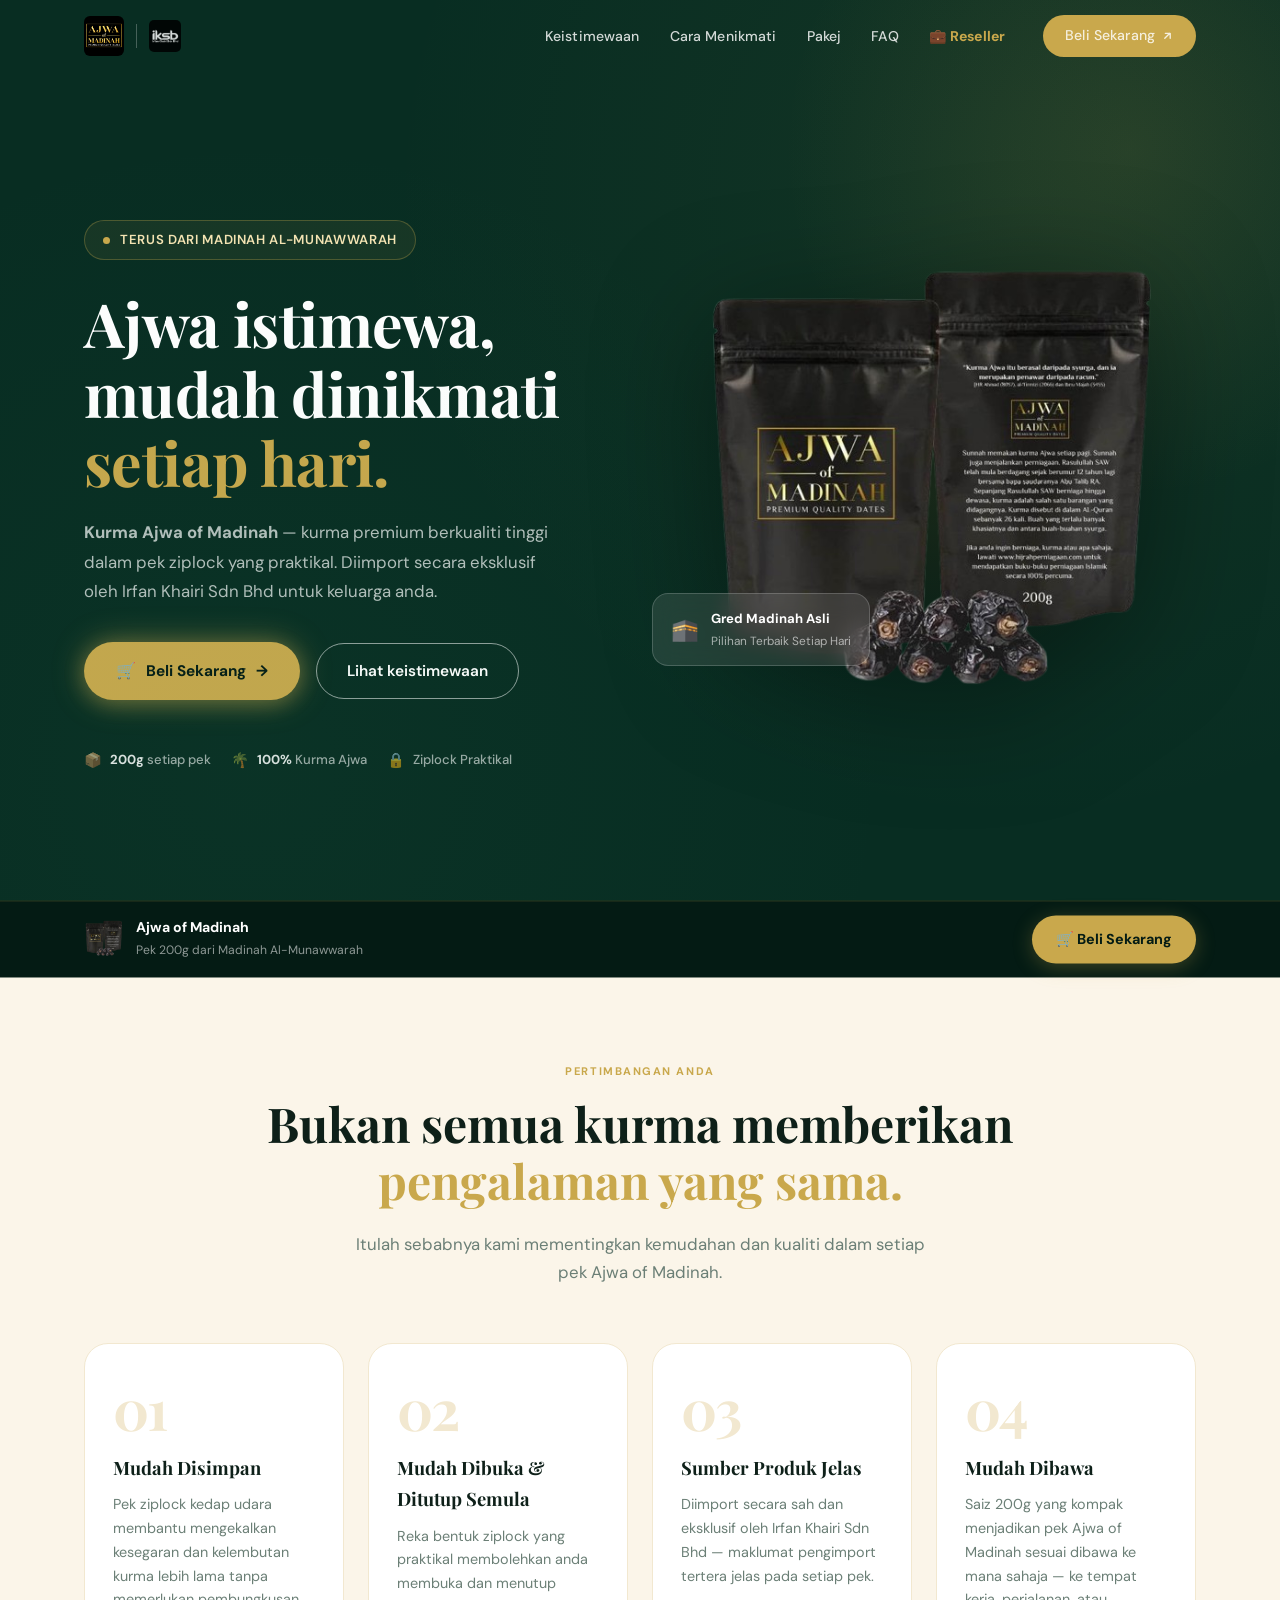
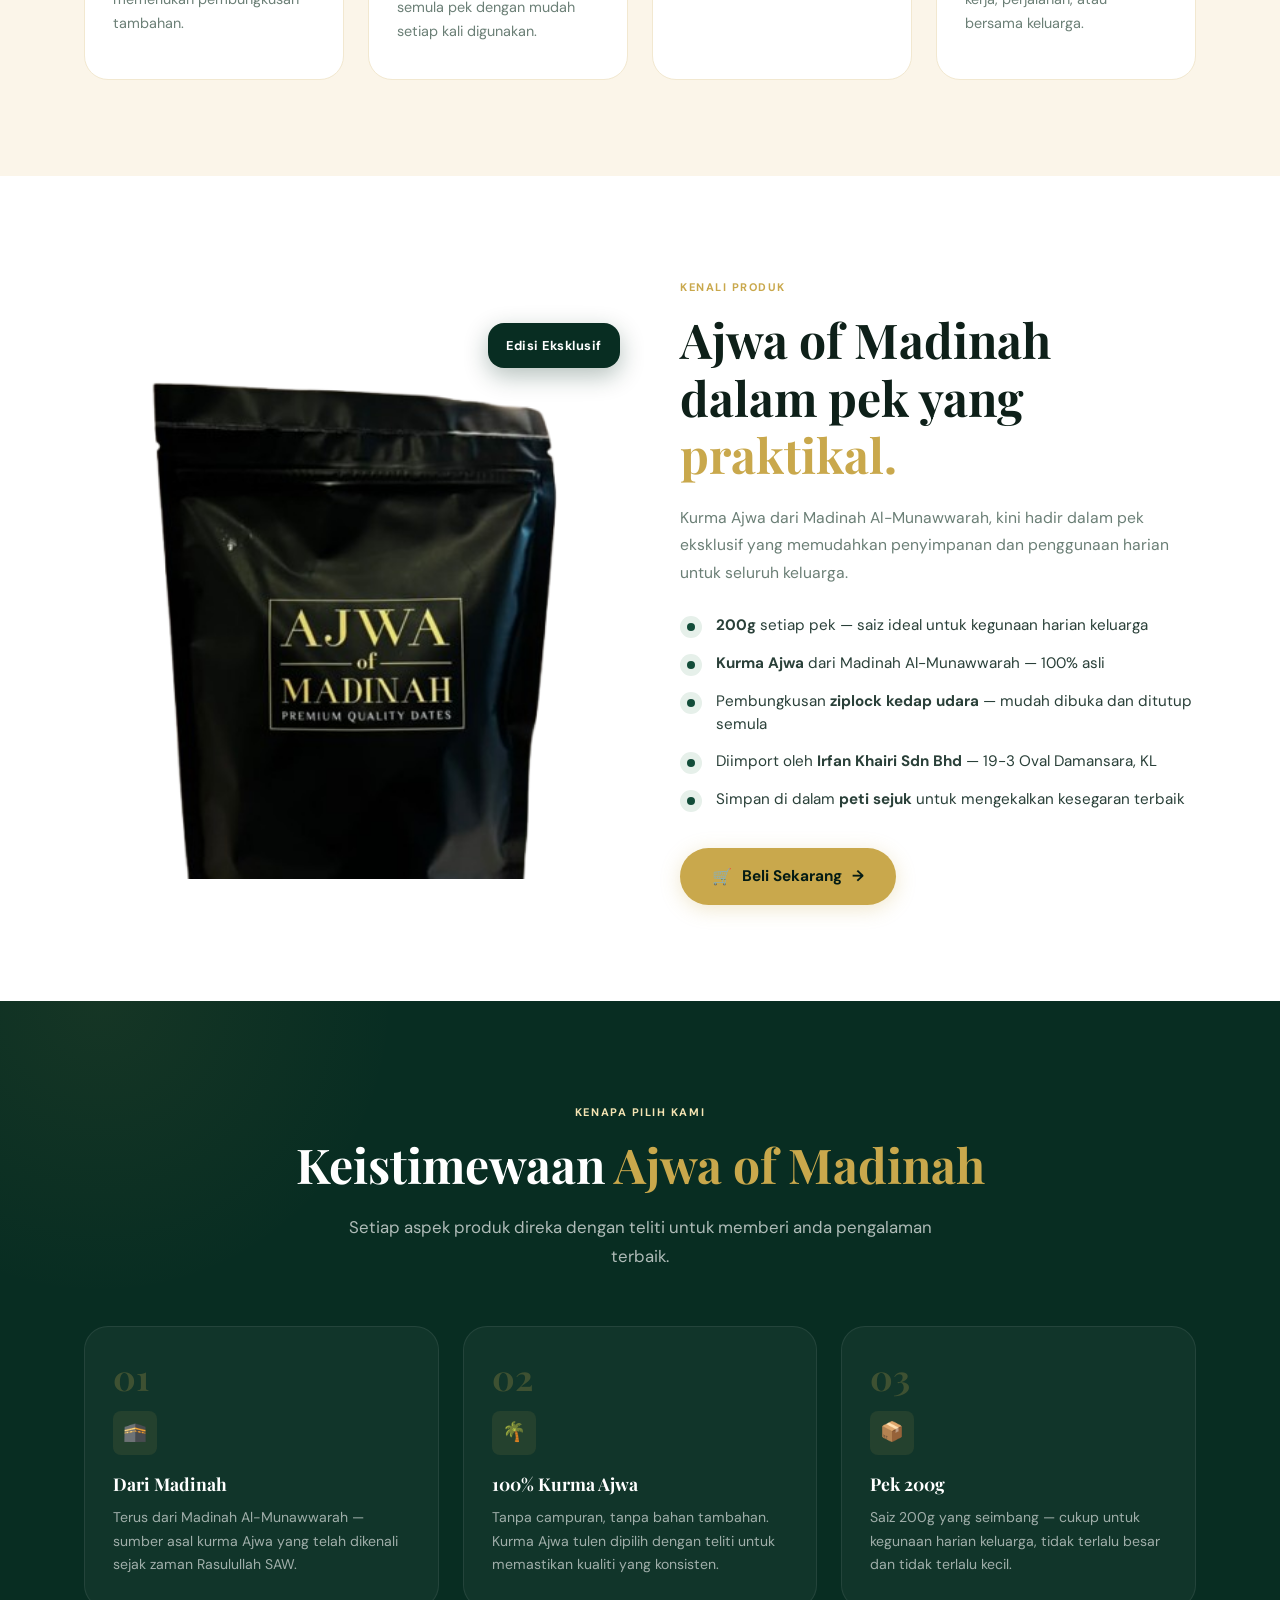
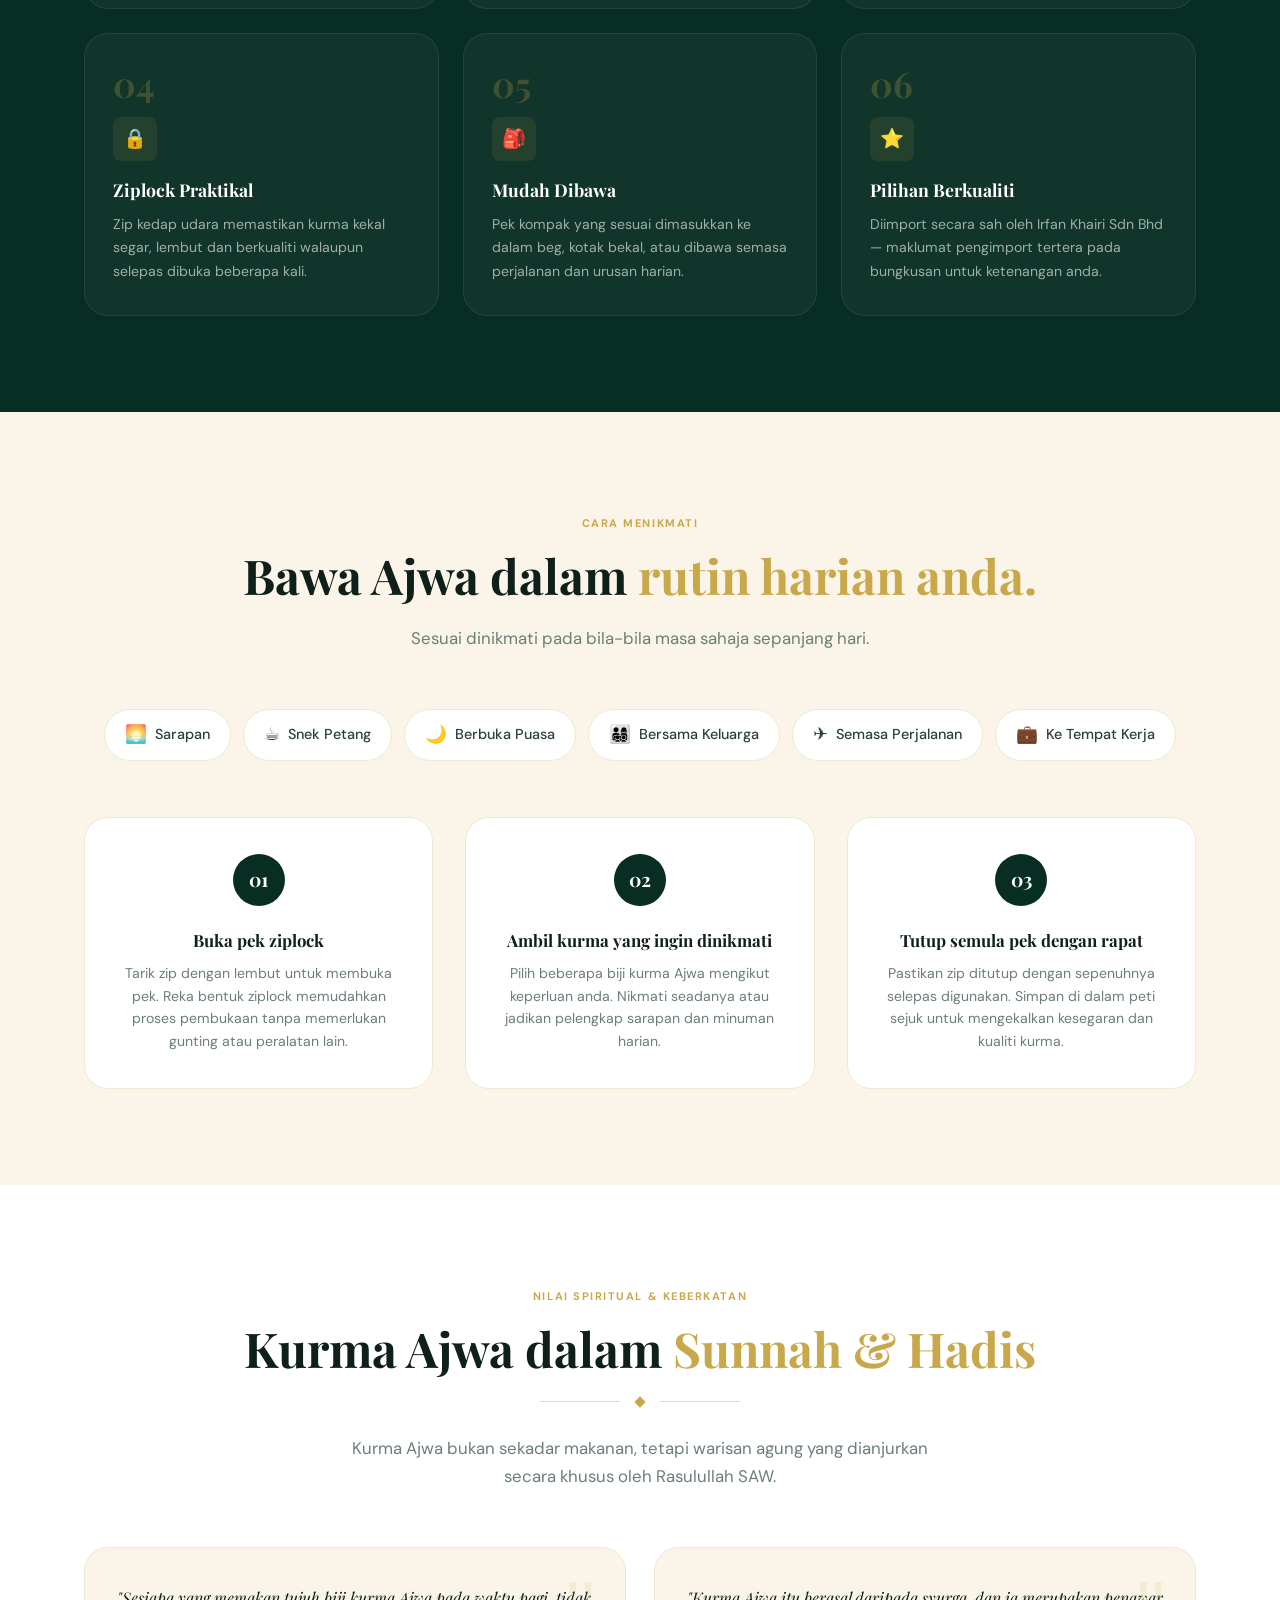
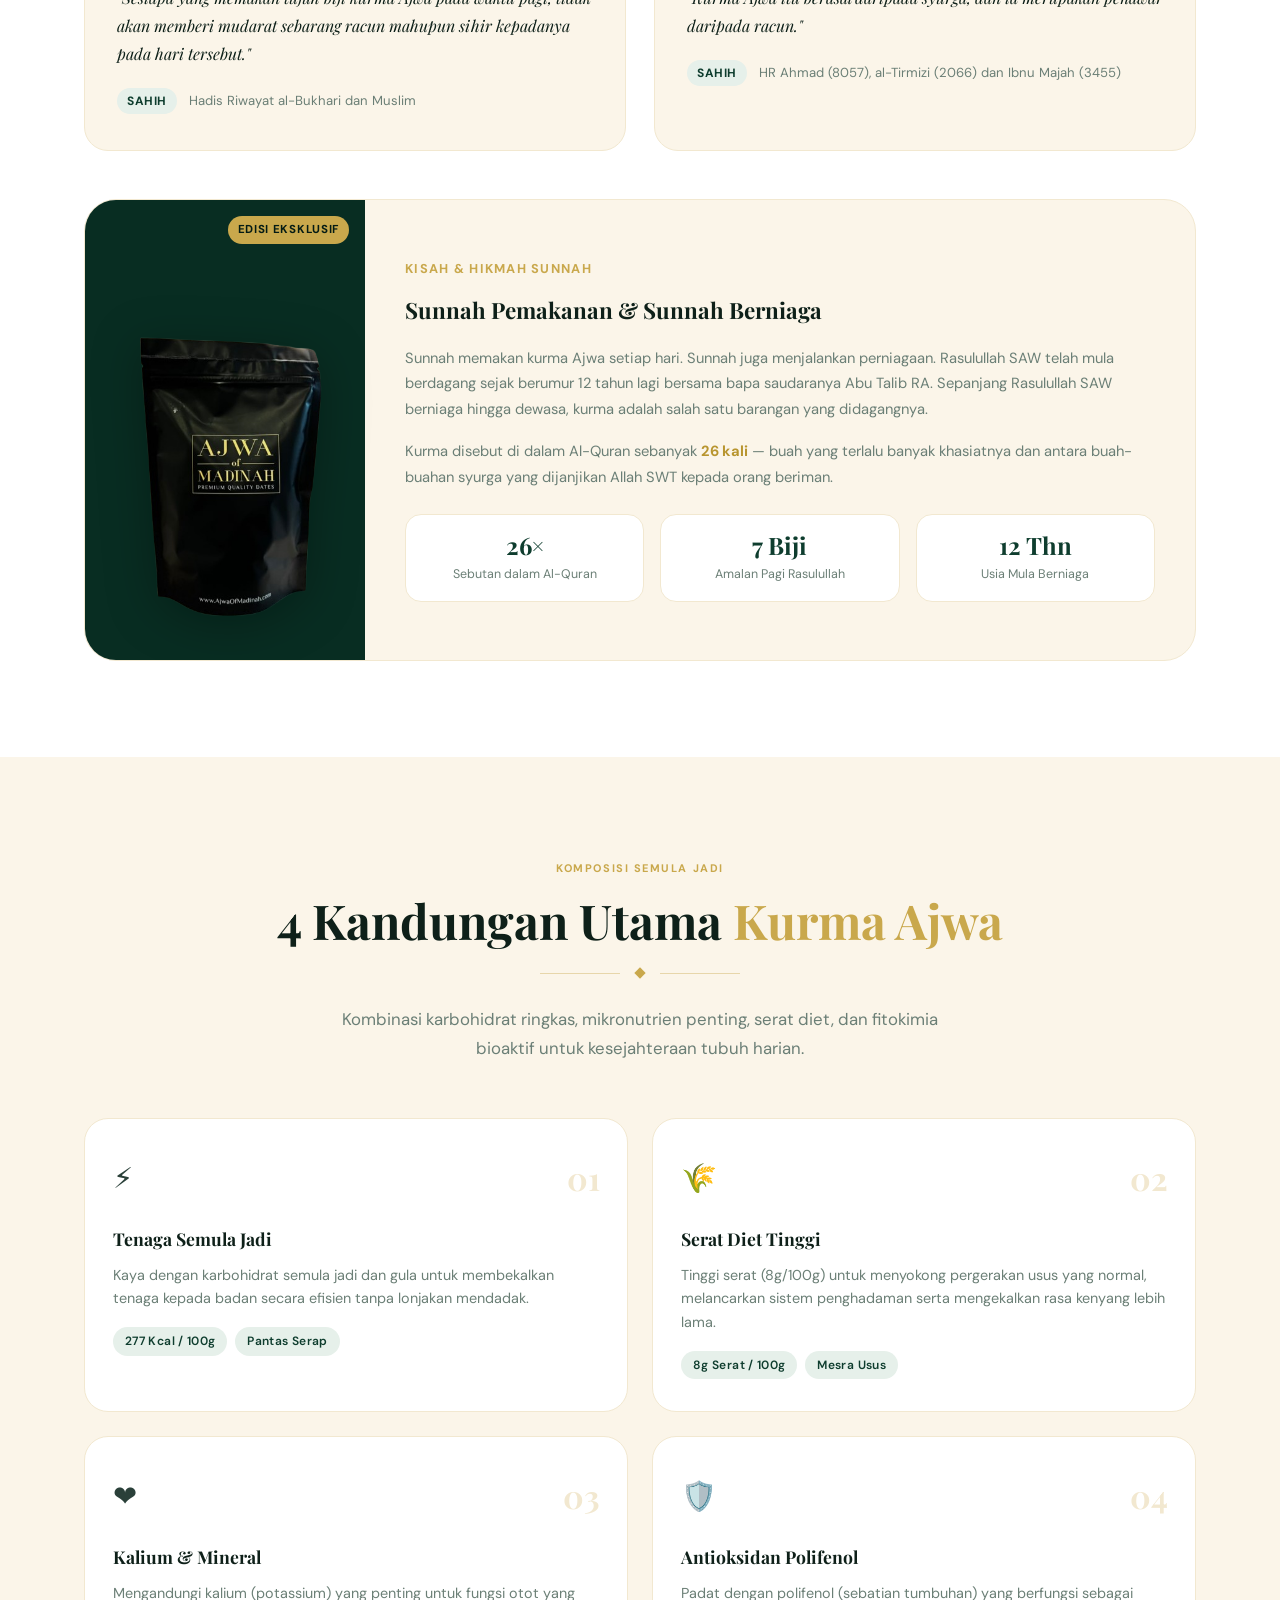
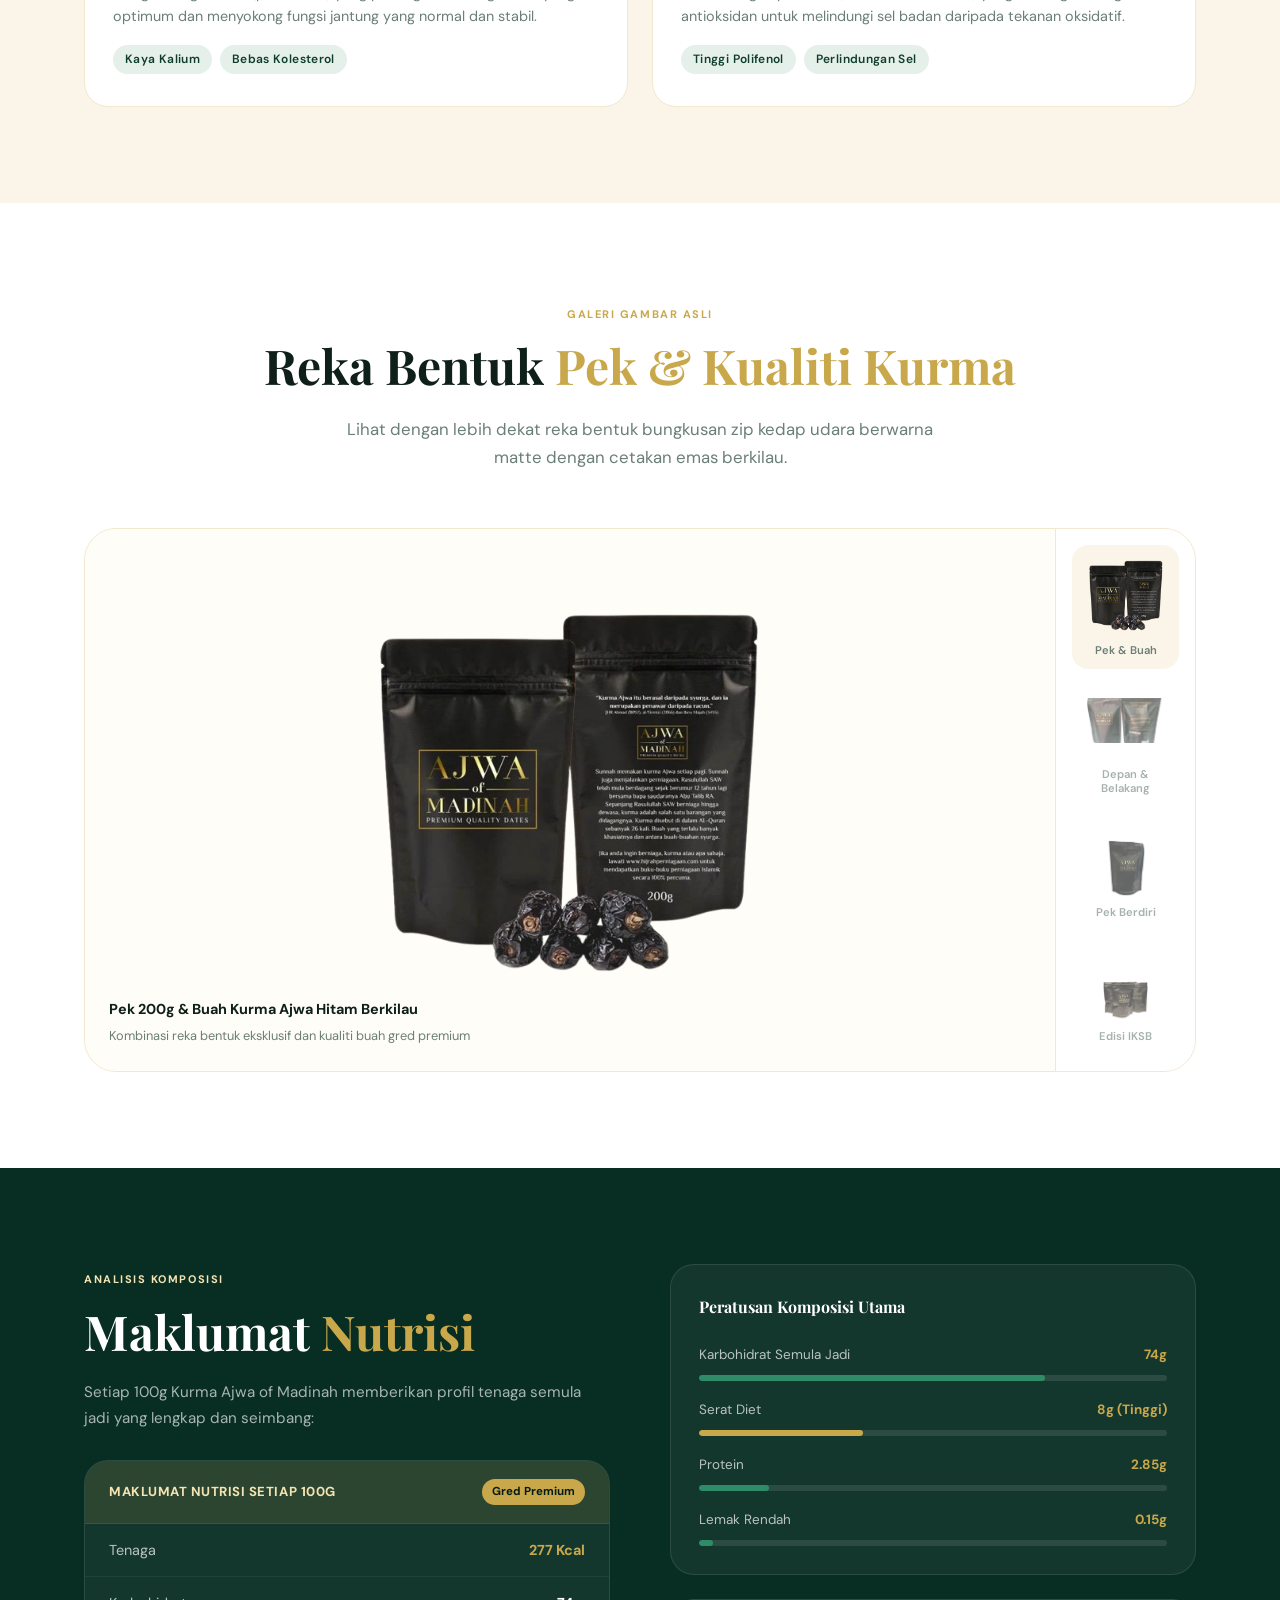
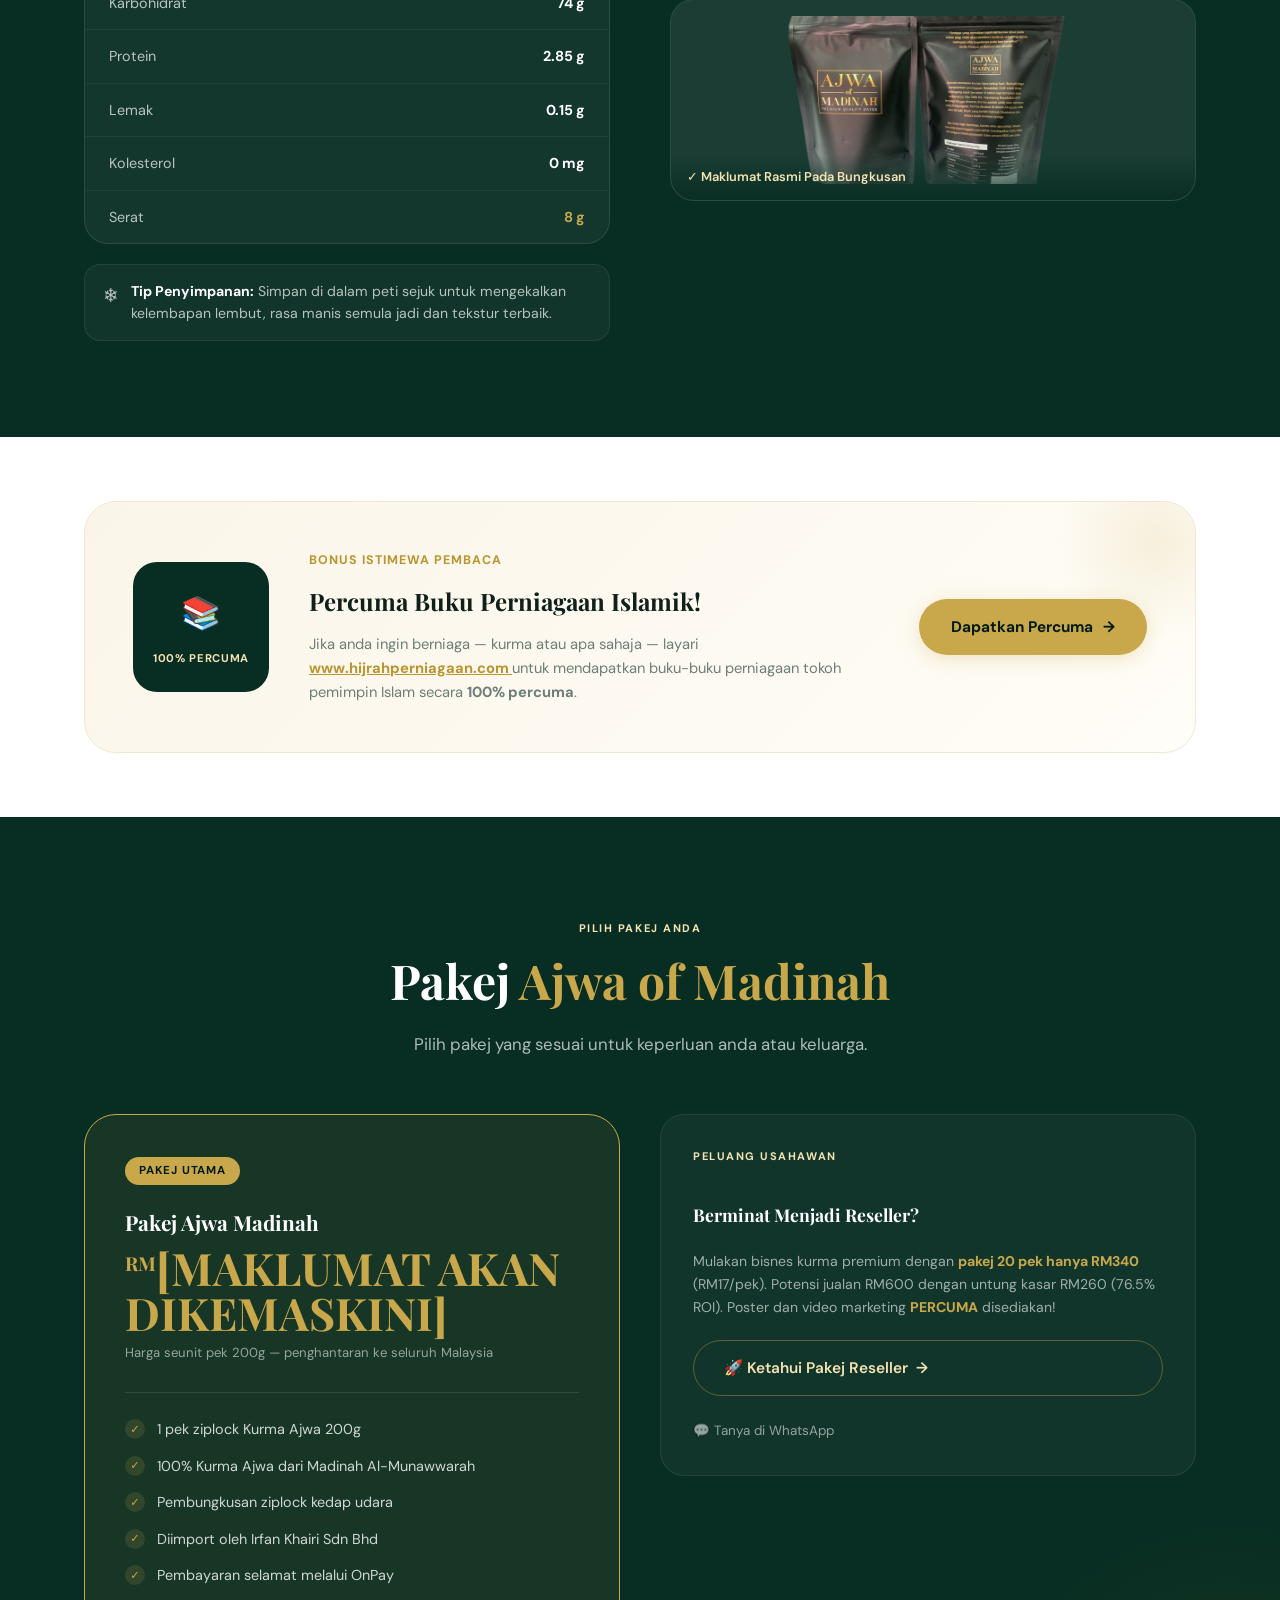
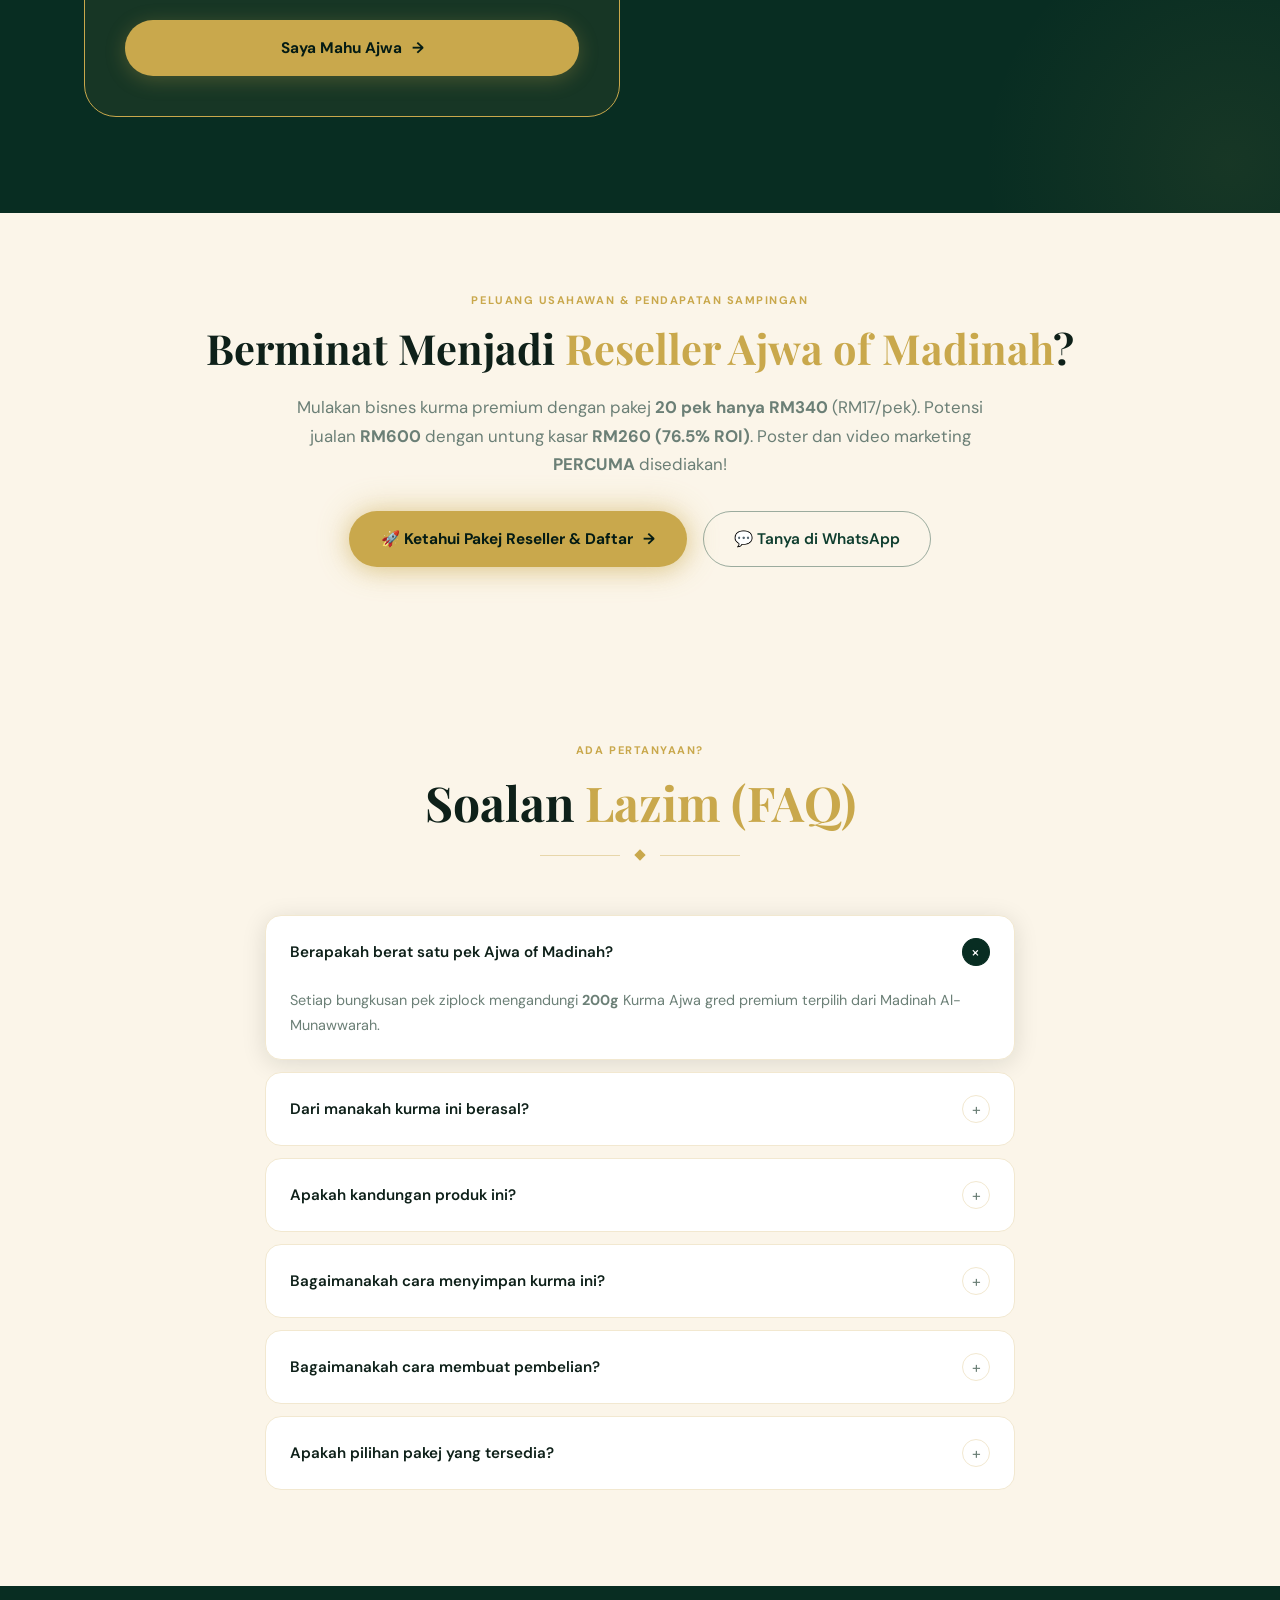
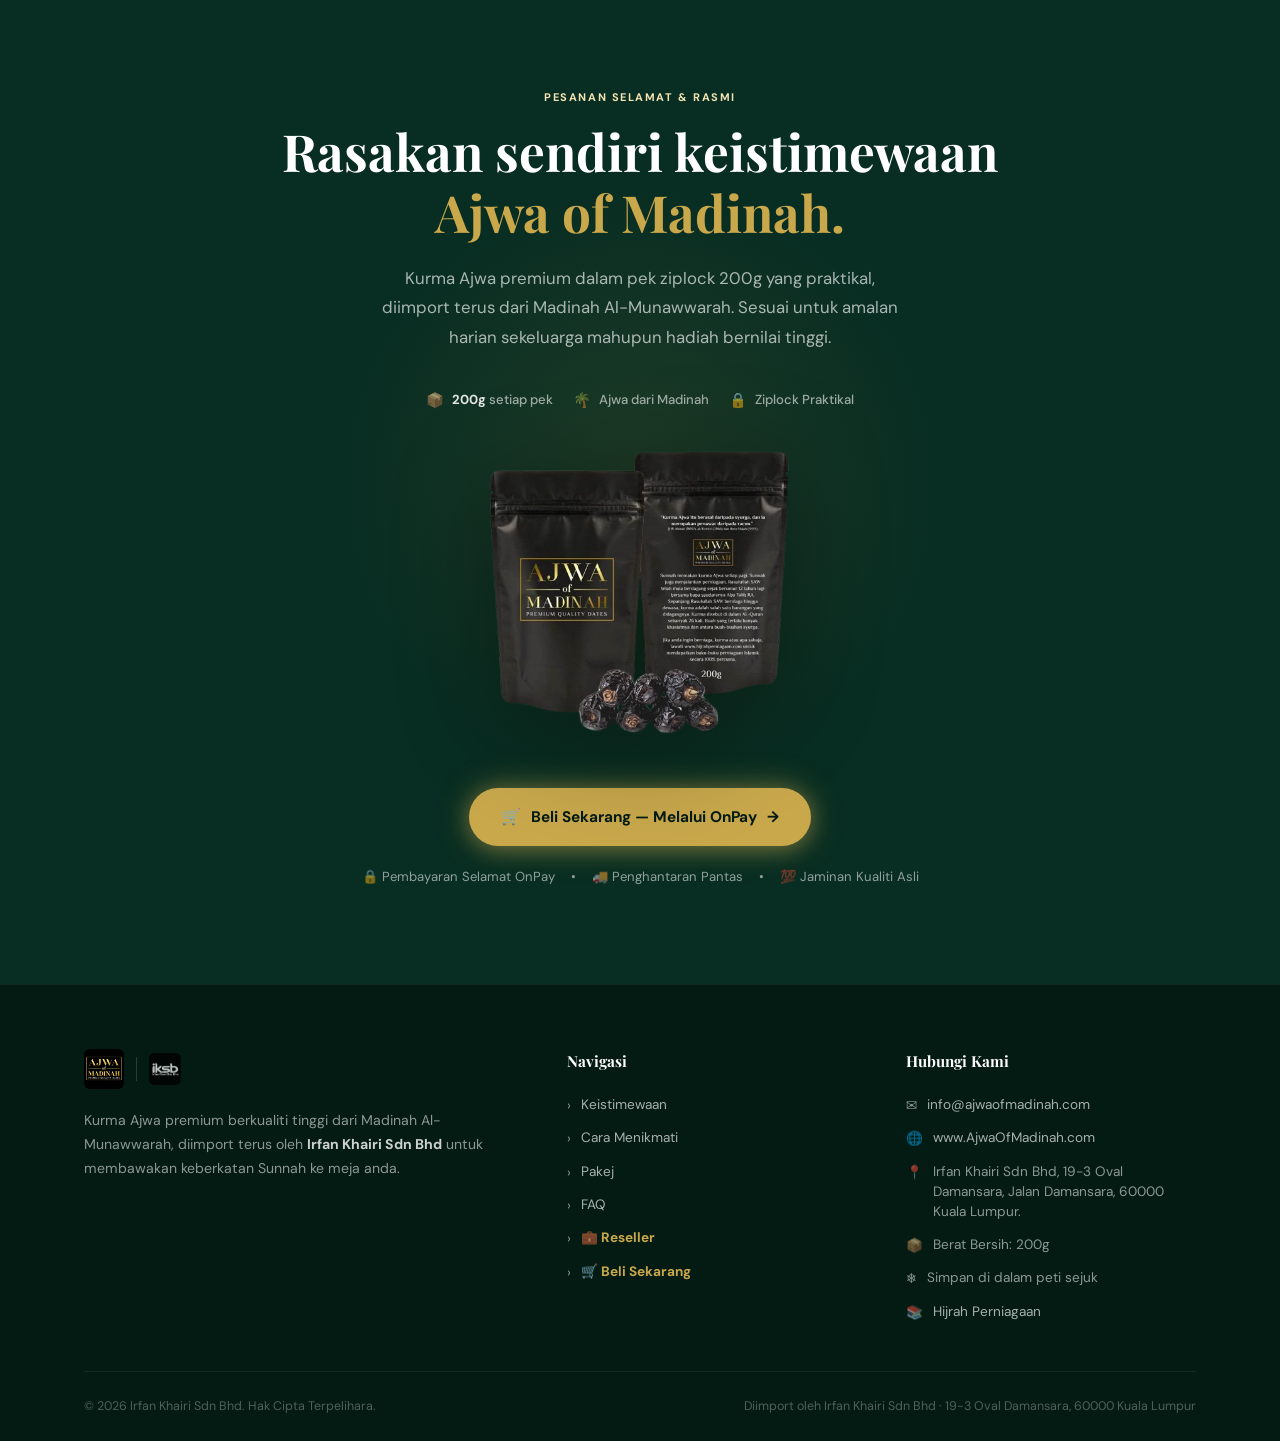
==== index.html @ 93128487 "Redesign landing page: premium dark emerald and gold theme, mobile-first UX" ====
<!DOCTYPE html>
<html lang="ms">
<head>
  <meta charset="UTF-8" />
  <meta name="viewport" content="width=device-width, initial-scale=1.0" />
  <title>Ajwa of Madinah | Kurma Ajwa Premium dari Madinah Al-Munawwarah</title>
  <meta name="description" content="Nikmati kebaikan dan keberkatan Kurma Ajwa of Madinah — kurma premium berkualiti tinggi, 200g pek ziplock praktikal, diimport terus dari Madinah oleh Irfan Khairi Sdn Bhd." />
  <meta name="keywords" content="kurma ajwa, ajwa madinah, kurma premium, irfan khairi, dates malaysia, kurma sunnah, ajwa of madinah" />
  <meta property="og:title" content="Ajwa of Madinah | Kurma Ajwa Premium dari Madinah" />
  <meta property="og:description" content="Nikmati kebaikan dan keberkatan Kurma Ajwa of Madinah. Diimport terus dari Madinah Al-Munawwarah oleh Irfan Khairi Sdn Bhd." />
  <meta property="og:image" content="assets/sample-3.jpeg" />
  <meta property="og:type" content="website" />
  <link rel="canonical" href="https://www.ajwaofmadinah.com/" />

  <!-- Favicon -->
  <link rel="icon" type="image/x-icon" href="favicon.ico?v=2" />
  <link rel="icon" type="image/png" sizes="32x32" href="assets/favicon-32.png?v=2" />
  <link rel="icon" type="image/png" sizes="16x16" href="assets/favicon-16.png?v=2" />
  <link rel="apple-touch-icon" sizes="180x180" href="assets/favicon-180.png?v=2" />

  <!-- Fonts -->
  <link rel="preconnect" href="https://fonts.googleapis.com" />
  <link rel="preconnect" href="https://fonts.gstatic.com" crossorigin />
  <link href="https://fonts.googleapis.com/css2?family=DM+Sans:ital,opsz,wght@0,9..40,300;0,9..40,400;0,9..40,500;0,9..40,600;0,9..40,700;1,9..40,400&family=Playfair+Display:ital,wght@0,400;0,600;0,700;0,800;1,400;1,600&display=swap" rel="stylesheet">

  <link rel="stylesheet" href="css/style.css?v=20" />
</head>
<body>

<!-- ═══════════════════════════════════════════════════════════
     HEADER / STICKY NAVIGATION
     ═══════════════════════════════════════════════════════════ -->
<header id="navbar" role="banner">
  <div class="container nav-inner">

    <!-- Logos -->
    <div class="nav-logos">
      <a href="#hero" class="nav-logo-link" aria-label="Ajwa of Madinah Utama">
        <img src="assets/logo-ajwa.jpeg" alt="Ajwa of Madinah Logo" class="nav-logo-ajwa" />
      </a>
      <div class="nav-logo-sep" aria-hidden="true"></div>
      <div class="nav-logo-link">
        <img src="assets/logo-iksb.jpeg" alt="IKSB — Irfan Khairi Sdn Bhd" class="nav-logo-iksb" />
      </div>
    </div>

    <!-- Desktop Navigation -->
    <nav class="nav-menu" aria-label="Navigasi Utama">
      <ul class="nav-links" id="nav-desktop">
        <li><a href="#keistimewaan">Keistimewaan</a></li>
        <li><a href="#cara-menikmati">Cara Menikmati</a></li>
        <li><a href="#pakej">Pakej</a></li>
        <li><a href="#soalan">FAQ</a></li>
        <li><a href="reseller.html" class="gold-highlight" style="font-weight:700;">💼 Reseller</a></li>
        <li class="nav-cta">
          <a href="https://irfankhairi.onpay.my/order/form/ajwaofmadinah"
             target="_blank" rel="noopener noreferrer"
             id="nav-beli-btn" class="btn-gold-nav"
             aria-label="Beli Kurma Ajwa of Madinah sekarang">
            <span>Beli Sekarang</span>
            <svg width="13" height="13" viewBox="0 0 24 24" fill="none" stroke="currentColor" stroke-width="2.5" stroke-linecap="round" stroke-linejoin="round"><path d="M7 17l9.2-9.2M17 17V8H8"/></svg>
          </a>
        </li>
      </ul>
    </nav>

    <!-- Hamburger -->
    <button class="nav-hamburger" id="hamburger" aria-label="Buka menu navigasi" aria-expanded="false">
      <span></span><span></span><span></span>
    </button>
  </div>
</header>

<!-- Mobile Navigation Overlay -->
<div class="nav-mobile" id="mobile-nav" role="dialog" aria-modal="true" aria-label="Menu navigasi mudah alih">
  <div class="nav-mobile-inner">
    <a href="#keistimewaan" class="mobile-link">Keistimewaan</a>
    <a href="#cara-menikmati" class="mobile-link">Cara Menikmati</a>
    <a href="#pakej" class="mobile-link">Pakej</a>
    <a href="#soalan" class="mobile-link">FAQ</a>
    <a href="reseller.html" class="mobile-link gold-highlight">💼 Reseller</a>
    <a href="https://irfankhairi.onpay.my/order/form/ajwaofmadinah"
       target="_blank" rel="noopener noreferrer"
       class="btn-gold mobile-cta-btn" id="mobile-beli-btn">
      🛒 Beli Sekarang
    </a>
  </div>
</div>


<!-- ═══════════════════════════════════════════════════════════
     HERO SECTION
     ═══════════════════════════════════════════════════════════ -->
<section id="hero" aria-label="Bahagian Utama Ajwa of Madinah">
  <div class="hero-bg-glow" aria-hidden="true"></div>
  <div class="hero-pattern" aria-hidden="true"></div>

  <div class="container hero-inner">

    <!-- Hero Content Left -->
    <div class="hero-content">
      <div class="hero-badge reveal d-1">
        <span class="hero-badge-pulse" aria-hidden="true"></span>
        <span>Terus dari Madinah Al-Munawwarah</span>
      </div>

      <h1 class="hero-headline reveal d-2">
        Ajwa istimewa,<br />
        mudah dinikmati <span class="gold-shimmer">setiap hari.</span>
      </h1>

      <p class="hero-sub reveal d-3">
        <strong>Kurma Ajwa of Madinah</strong> — kurma premium berkualiti tinggi dalam pek ziplock yang praktikal. Diimport secara eksklusif oleh Irfan Khairi Sdn Bhd untuk keluarga anda.
      </p>

      <div class="hero-cta-row reveal d-4">
        <a href="https://irfankhairi.onpay.my/order/form/ajwaofmadinah"
           target="_blank" rel="noopener noreferrer"
           class="btn-gold hero-btn-glow"
           id="hero-beli-btn"
           aria-label="Beli Kurma Ajwa of Madinah melalui OnPay">
          <span class="btn-icon">🛒</span>
          <span>Beli Sekarang</span>
          <span class="btn-arrow">→</span>
        </a>
        <a href="#keistimewaan" class="btn-gold-outline" id="hero-keistimewaan-btn">
          Lihat keistimewaan
        </a>
      </div>

      <!-- Trust Badges -->
      <div class="hero-trust-bar reveal d-5">
        <div class="trust-pill">
          <span class="trust-icon">📦</span>
          <span><strong>200g</strong> setiap pek</span>
        </div>
        <div class="trust-pill">
          <span class="trust-icon">🌴</span>
          <span><strong>100%</strong> Kurma Ajwa</span>
        </div>
        <div class="trust-pill">
          <span class="trust-icon">🔒</span>
          <span>Ziplock Praktikal</span>
        </div>
      </div>
    </div>

    <!-- Hero Visual Right -->
    <div class="hero-visual reveal-right d-2">
      <div class="visual-halo" aria-hidden="true"></div>
      <div class="visual-frame">
        <img
          src="assets/sample-3-removebg-preview.png"
          alt="Pek Premium Ajwa of Madinah 200g bersama buah kurma Ajwa hitam berkilat dari Madinah"
          class="hero-main-img"
          loading="eager"
        />
        <!-- Floating Card -->
        <div class="floating-card hero-float-card">
          <div class="float-icon">🕋</div>
          <div class="float-info">
            <strong>Gred Madinah Asli</strong>
            <span>Pilihan Terbaik Setiap Hari</span>
          </div>
        </div>
      </div>
    </div>

  </div>
</section>


<!-- ═══════════════════════════════════════════════════════════
     PROBLEM / CUSTOMER NEED SECTION
     ═══════════════════════════════════════════════════════════ -->
<section id="masalah" aria-label="Pertimbangan Penting Memilih Kurma">
  <div class="container">

    <div class="section-head text-center">
      <span class="section-tag reveal">Pertimbangan Anda</span>
      <h2 class="section-title reveal d-1">
        Bukan semua kurma memberikan<br />
        <span class="gold-shimmer">pengalaman yang sama.</span>
      </h2>
      <p class="section-desc reveal d-2">
        Itulah sebabnya kami mementingkan kemudahan dan kualiti dalam setiap pek Ajwa of Madinah.
      </p>
    </div>

    <div class="problem-grid">

      <article class="problem-card reveal d-1">
        <span class="problem-num">01</span>
        <h3>Mudah Disimpan</h3>
        <p>Pek ziplock kedap udara membantu mengekalkan kesegaran dan kelembutan kurma lebih lama tanpa memerlukan pembungkusan tambahan.</p>
      </article>

      <article class="problem-card reveal d-2">
        <span class="problem-num">02</span>
        <h3>Mudah Dibuka &amp; Ditutup Semula</h3>
        <p>Reka bentuk ziplock yang praktikal membolehkan anda membuka dan menutup semula pek dengan mudah setiap kali digunakan.</p>
      </article>

      <article class="problem-card reveal d-3">
        <span class="problem-num">03</span>
        <h3>Sumber Produk Jelas</h3>
        <p>Diimport secara sah dan eksklusif oleh Irfan Khairi Sdn Bhd — maklumat pengimport tertera jelas pada setiap pek.</p>
      </article>

      <article class="problem-card reveal d-4">
        <span class="problem-num">04</span>
        <h3>Mudah Dibawa</h3>
        <p>Saiz 200g yang kompak menjadikan pek Ajwa of Madinah sesuai dibawa ke mana sahaja — ke tempat kerja, perjalanan, atau bersama keluarga.</p>
      </article>

    </div>
  </div>
</section>


<!-- ═══════════════════════════════════════════════════════════
     PRODUCT INTRODUCTION
     ═══════════════════════════════════════════════════════════ -->
<section id="produk" aria-label="Kenali Produk Ajwa of Madinah">
  <div class="container">

    <div class="produk-inner">

      <!-- Left: Product Image -->
      <div class="produk-img-col reveal-left d-1">
        <img
          src="assets/sample-2-removebg-preview.png"
          alt="Pek Ajwa of Madinah 200g berdiri elegan — matte black dan gold"
          class="produk-main-img"
          loading="lazy"
        />
        <div class="produk-badge-float">Edisi Eksklusif</div>
      </div>

      <!-- Right: Product Details -->
      <div class="produk-content-col reveal-right d-2">
        <span class="section-tag">Kenali Produk</span>
        <h2 class="section-title">
          Ajwa of Madinah dalam pek yang <span class="gold-shimmer">praktikal.</span>
        </h2>
        <p style="color: var(--text-muted); font-size: .98rem; line-height: 1.75; margin-bottom: 4px;">
          Kurma Ajwa dari Madinah Al-Munawwarah, kini hadir dalam pek eksklusif yang memudahkan penyimpanan dan penggunaan harian untuk seluruh keluarga.
        </p>

        <ul class="produk-fact-list">
          <li class="produk-fact">
            <span class="fact-dot" aria-hidden="true"></span>
            <span><strong>200g</strong> setiap pek — saiz ideal untuk kegunaan harian keluarga</span>
          </li>
          <li class="produk-fact">
            <span class="fact-dot" aria-hidden="true"></span>
            <span><strong>Kurma Ajwa</strong> dari Madinah Al-Munawwarah — 100% asli</span>
          </li>
          <li class="produk-fact">
            <span class="fact-dot" aria-hidden="true"></span>
            <span>Pembungkusan <strong>ziplock kedap udara</strong> — mudah dibuka dan ditutup semula</span>
          </li>
          <li class="produk-fact">
            <span class="fact-dot" aria-hidden="true"></span>
            <span>Diimport oleh <strong>Irfan Khairi Sdn Bhd</strong> — 19-3 Oval Damansara, KL</span>
          </li>
          <li class="produk-fact">
            <span class="fact-dot" aria-hidden="true"></span>
            <span>Simpan di dalam <strong>peti sejuk</strong> untuk mengekalkan kesegaran terbaik</span>
          </li>
        </ul>

        <a href="https://irfankhairi.onpay.my/order/form/ajwaofmadinah"
           target="_blank" rel="noopener noreferrer"
           class="btn-gold"
           id="produk-beli-btn">
          <span class="btn-icon">🛒</span>
          <span>Beli Sekarang</span>
          <span class="btn-arrow">→</span>
        </a>
      </div>

    </div>
  </div>
</section>


<!-- ═══════════════════════════════════════════════════════════
     SIX KEY FEATURES (KEISTIMEWAAN)
     ═══════════════════════════════════════════════════════════ -->
<section id="keistimewaan" aria-label="Enam Keistimewaan Ajwa of Madinah">
  <div class="container">

    <div class="section-head text-center">
      <span class="section-tag dark reveal">Kenapa Pilih Kami</span>
      <h2 class="section-title on-dark reveal d-1">
        Keistimewaan <span class="gold-shimmer">Ajwa of Madinah</span>
      </h2>
      <p class="section-desc on-dark reveal d-2">
        Setiap aspek produk direka dengan teliti untuk memberi anda pengalaman terbaik.
      </p>
    </div>

    <div class="features-grid">

      <article class="feature-card reveal d-1">
        <span class="feature-num">01</span>
        <div class="feature-icon-wrap" aria-hidden="true">🕋</div>
        <h3>Dari Madinah</h3>
        <p>Terus dari Madinah Al-Munawwarah — sumber asal kurma Ajwa yang telah dikenali sejak zaman Rasulullah SAW.</p>
      </article>

      <article class="feature-card reveal d-2">
        <span class="feature-num">02</span>
        <div class="feature-icon-wrap" aria-hidden="true">🌴</div>
        <h3>100% Kurma Ajwa</h3>
        <p>Tanpa campuran, tanpa bahan tambahan. Kurma Ajwa tulen dipilih dengan teliti untuk memastikan kualiti yang konsisten.</p>
      </article>

      <article class="feature-card reveal d-3">
        <span class="feature-num">03</span>
        <div class="feature-icon-wrap" aria-hidden="true">📦</div>
        <h3>Pek 200g</h3>
        <p>Saiz 200g yang seimbang — cukup untuk kegunaan harian keluarga, tidak terlalu besar dan tidak terlalu kecil.</p>
      </article>

      <article class="feature-card reveal d-4">
        <span class="feature-num">04</span>
        <div class="feature-icon-wrap" aria-hidden="true">🔒</div>
        <h3>Ziplock Praktikal</h3>
        <p>Zip kedap udara memastikan kurma kekal segar, lembut dan berkualiti walaupun selepas dibuka beberapa kali.</p>
      </article>

      <article class="feature-card reveal d-5">
        <span class="feature-num">05</span>
        <div class="feature-icon-wrap" aria-hidden="true">🎒</div>
        <h3>Mudah Dibawa</h3>
        <p>Pek kompak yang sesuai dimasukkan ke dalam beg, kotak bekal, atau dibawa semasa perjalanan dan urusan harian.</p>
      </article>

      <article class="feature-card reveal d-5">
        <span class="feature-num">06</span>
        <div class="feature-icon-wrap" aria-hidden="true">⭐</div>
        <h3>Pilihan Berkualiti</h3>
        <p>Diimport secara sah oleh Irfan Khairi Sdn Bhd — maklumat pengimport tertera pada bungkusan untuk ketenangan anda.</p>
      </article>

    </div>
  </div>
</section>


<!-- ═══════════════════════════════════════════════════════════
     CARA MENIKMATI
     ═══════════════════════════════════════════════════════════ -->
<section id="cara-menikmati" aria-label="Cara Menikmati Ajwa of Madinah">
  <div class="container">

    <div class="section-head text-center">
      <span class="section-tag reveal">Cara Menikmati</span>
      <h2 class="section-title reveal d-1">
        Bawa Ajwa dalam <span class="gold-shimmer">rutin harian anda.</span>
      </h2>
      <p class="section-desc reveal d-2">
        Sesuai dinikmati pada bila-bila masa sahaja sepanjang hari.
      </p>
    </div>

    <!-- Usage Examples -->
    <div class="usage-examples reveal d-2">
      <div class="usage-pill"><span>🌅</span> Sarapan</div>
      <div class="usage-pill"><span>☕</span> Snek Petang</div>
      <div class="usage-pill"><span>🌙</span> Berbuka Puasa</div>
      <div class="usage-pill"><span>👨‍👩‍👧‍👦</span> Bersama Keluarga</div>
      <div class="usage-pill"><span>✈️</span> Semasa Perjalanan</div>
      <div class="usage-pill"><span>💼</span> Ke Tempat Kerja</div>
    </div>

    <!-- 3-Step Guide -->
    <div class="steps-grid">

      <article class="step-card reveal d-1">
        <div class="step-num">01</div>
        <h3>Buka pek ziplock</h3>
        <p>Tarik zip dengan lembut untuk membuka pek. Reka bentuk ziplock memudahkan proses pembukaan tanpa memerlukan gunting atau peralatan lain.</p>
      </article>

      <article class="step-card reveal d-2">
        <div class="step-num">02</div>
        <h3>Ambil kurma yang ingin dinikmati</h3>
        <p>Pilih beberapa biji kurma Ajwa mengikut keperluan anda. Nikmati seadanya atau jadikan pelengkap sarapan dan minuman harian.</p>
      </article>

      <article class="step-card reveal d-3">
        <div class="step-num">03</div>
        <h3>Tutup semula pek dengan rapat</h3>
        <p>Pastikan zip ditutup dengan sepenuhnya selepas digunakan. Simpan di dalam peti sejuk untuk mengekalkan kesegaran dan kualiti kurma.</p>
      </article>

    </div>
  </div>
</section>


<!-- ═══════════════════════════════════════════════════════════
     SUNNAH & HADITH SECTION
     ═══════════════════════════════════════════════════════════ -->
<section id="sunnah" aria-label="Nilai Sunnah dan Hadis Kurma Ajwa">
  <div class="container">

    <div class="section-head text-center">
      <span class="section-tag reveal">Nilai Spiritual &amp; Keberkatan</span>
      <h2 class="section-title reveal d-1">
        Kurma Ajwa dalam <span class="gold-shimmer">Sunnah &amp; Hadis</span>
      </h2>
      <div class="gold-divider reveal d-2">
        <span></span><div class="gold-diamond"></div><span></span>
      </div>
      <p class="section-desc reveal d-2">
        Kurma Ajwa bukan sekadar makanan, tetapi warisan agung yang dianjurkan secara khusus oleh Rasulullah SAW.
      </p>
    </div>

    <!-- Hadith Quote Cards -->
    <div class="hadith-cards-grid">

      <article class="hadith-box reveal d-2">
        <div class="quote-symbol" aria-hidden="true">"</div>
        <blockquote class="hadith-quote">
          <p>
            "Sesiapa yang memakan tujuh biji kurma Ajwa pada waktu pagi, tidak akan memberi mudarat sebarang racun mahupun sihir kepadanya pada hari tersebut."
          </p>
          <footer class="hadith-source">
            <span class="source-badge">Sahih</span>
            <cite>Hadis Riwayat al-Bukhari dan Muslim</cite>
          </footer>
        </blockquote>
      </article>

      <article class="hadith-box reveal d-3">
        <div class="quote-symbol" aria-hidden="true">"</div>
        <blockquote class="hadith-quote">
          <p>
            "Kurma Ajwa itu berasal daripada syurga, dan ia merupakan penawar daripada racun."
          </p>
          <footer class="hadith-source">
            <span class="source-badge">Sahih</span>
            <cite>HR Ahmad (8057), al-Tirmizi (2066) dan Ibnu Majah (3455)</cite>
          </footer>
        </blockquote>
      </article>

    </div>

    <!-- Story Segment -->
    <div class="sunnah-story-card reveal d-3">
      <div class="story-image-wrap">
        <img src="assets/sample-2-removebg-preview.png" alt="Pek Ajwa of Madinah berdiri anggun" class="story-img" loading="lazy" />
        <div class="story-badge">Edisi Eksklusif</div>
      </div>

      <div class="story-content">
        <span class="story-mini-tag">Kisah &amp; Hikmah Sunnah</span>
        <h3>Sunnah Pemakanan &amp; Sunnah Berniaga</h3>
        <p>
          Sunnah memakan kurma Ajwa setiap hari. Sunnah juga menjalankan perniagaan. Rasulullah SAW telah mula berdagang sejak berumur 12 tahun lagi bersama bapa saudaranya Abu Talib RA. Sepanjang Rasulullah SAW berniaga hingga dewasa, kurma adalah salah satu barangan yang didagangnya.
        </p>
        <p>
          Kurma disebut di dalam Al-Quran sebanyak <strong class="gold-highlight">26 kali</strong> — buah yang terlalu banyak khasiatnya dan antara buah-buahan syurga yang dijanjikan Allah SWT kepada orang beriman.
        </p>

        <div class="story-stats-grid">
          <div class="stat-cell">
            <div class="stat-number">26×</div>
            <div class="stat-label">Sebutan dalam Al-Quran</div>
          </div>
          <div class="stat-cell">
            <div class="stat-number">7 Biji</div>
            <div class="stat-label">Amalan Pagi Rasulullah</div>
          </div>
          <div class="stat-cell">
            <div class="stat-number">12 Thn</div>
            <div class="stat-label">Usia Mula Berniaga</div>
          </div>
        </div>
      </div>
    </div>

  </div>
</section>


<!-- ═══════════════════════════════════════════════════════════
     HEALTH BENEFITS (KHASIAT)
     ═══════════════════════════════════════════════════════════ -->
<section id="khasiat" aria-label="Khasiat Kesihatan Kurma Ajwa">
  <div class="container">

    <div class="section-head text-center">
      <span class="section-tag reveal">Komposisi Semula Jadi</span>
      <h2 class="section-title reveal d-1">
        4 Kandungan Utama <span class="gold-shimmer">Kurma Ajwa</span>
      </h2>
      <div class="gold-divider reveal d-2">
        <span></span><div class="gold-diamond"></div><span></span>
      </div>
      <p class="section-desc reveal d-2">
        Kombinasi karbohidrat ringkas, mikronutrien penting, serat diet, dan fitokimia bioaktif untuk kesejahteraan tubuh harian.
      </p>
    </div>

    <div class="benefits-grid">

      <!-- Card 1 -->
      <article class="benefit-card reveal d-1">
        <div class="benefit-card-header">
          <div class="benefit-icon">⚡</div>
          <span class="benefit-number">01</span>
        </div>
        <div class="benefit-card-body">
          <h3>Tenaga Semula Jadi</h3>
          <p>
            Kaya dengan karbohidrat semula jadi dan gula untuk membekalkan tenaga kepada badan secara efisien tanpa lonjakan mendadak.
          </p>
          <div class="benefit-meta">
            <span class="meta-pill">277 Kcal / 100g</span>
            <span class="meta-pill">Pantas Serap</span>
          </div>
        </div>
      </article>

      <!-- Card 2 -->
      <article class="benefit-card reveal d-2">
        <div class="benefit-card-header">
          <div class="benefit-icon">🌾</div>
          <span class="benefit-number">02</span>
        </div>
        <div class="benefit-card-body">
          <h3>Serat Diet Tinggi</h3>
          <p>
            Tinggi serat (8g/100g) untuk menyokong pergerakan usus yang normal, melancarkan sistem penghadaman serta mengekalkan rasa kenyang lebih lama.
          </p>
          <div class="benefit-meta">
            <span class="meta-pill">8g Serat / 100g</span>
            <span class="meta-pill">Mesra Usus</span>
          </div>
        </div>
      </article>

      <!-- Card 3 -->
      <article class="benefit-card reveal d-3">
        <div class="benefit-card-header">
          <div class="benefit-icon">❤️</div>
          <span class="benefit-number">03</span>
        </div>
        <div class="benefit-card-body">
          <h3>Kalium &amp; Mineral</h3>
          <p>
            Mengandungi kalium (potassium) yang penting untuk fungsi otot yang optimum dan menyokong fungsi jantung yang normal dan stabil.
          </p>
          <div class="benefit-meta">
            <span class="meta-pill">Kaya Kalium</span>
            <span class="meta-pill">Bebas Kolesterol</span>
          </div>
        </div>
      </article>

      <!-- Card 4 -->
      <article class="benefit-card reveal d-4">
        <div class="benefit-card-header">
          <div class="benefit-icon">🛡️</div>
          <span class="benefit-number">04</span>
        </div>
        <div class="benefit-card-body">
          <h3>Antioksidan Polifenol</h3>
          <p>
            Padat dengan polifenol (sebatian tumbuhan) yang berfungsi sebagai antioksidan untuk melindungi sel badan daripada tekanan oksidatif.
          </p>
          <div class="benefit-meta">
            <span class="meta-pill">Tinggi Polifenol</span>
            <span class="meta-pill">Perlindungan Sel</span>
          </div>
        </div>
      </article>

    </div>

  </div>
</section>


<!-- ═══════════════════════════════════════════════════════════
     INTERACTIVE PRODUCT GALLERY
     ═══════════════════════════════════════════════════════════ -->
<section id="galeri" aria-label="Galeri Produk dan Pek Eksklusif">
  <div class="container">

    <div class="section-head text-center">
      <span class="section-tag reveal">Galeri Gambar Asli</span>
      <h2 class="section-title reveal d-1">
        Reka Bentuk <span class="gold-shimmer">Pek &amp; Kualiti Kurma</span>
      </h2>
      <p class="section-desc reveal d-2">
        Lihat dengan lebih dekat reka bentuk bungkusan zip kedap udara berwarna matte dengan cetakan emas berkilau.
      </p>
    </div>

    <div class="showcase-container reveal d-2">

      <!-- Main Display -->
      <div class="showcase-viewport">
        <img
          id="showcase-main-img"
          src="assets/sample-3-removebg-preview.png"
          alt="Pek Ajwa of Madinah bersama buah kurma pilihan"
          class="showcase-img"
        />
        <div class="showcase-caption">
          <span id="showcase-caption-title">Pek 200g &amp; Buah Kurma Ajwa Hitam Berkilau</span>
          <span id="showcase-caption-sub">Kombinasi reka bentuk eksklusif dan kualiti buah gred premium</span>
        </div>
      </div>

      <!-- Thumbnails -->
      <div class="showcase-thumbs" role="tablist" aria-label="Pilihan Gambar Produk">

        <button class="thumb-btn active" data-src="assets/sample-3-removebg-preview.png" data-title="Pek 200g &amp; Buah Kurma Ajwa Hitam Berkilau" data-sub="Kombinasi reka bentuk eksklusif dan kualiti buah gred premium" role="tab" aria-selected="true">
          <img src="assets/sample-3-removebg-preview.png" alt="Kurma Ajwa dan Pek" />
          <span class="thumb-label">Pek &amp; Buah</span>
        </button>

        <button class="thumb-btn" data-src="assets/sample-1-removebg-preview.png" data-title="Paparan Depan &amp; Belakang Pek 200g" data-sub="Lengkap dengan maklumat nutrisi, hadis dan info pengimport" role="tab" aria-selected="false">
          <img src="assets/sample-1-removebg-preview.png" alt="Pek Depan Belakang" />
          <span class="thumb-label">Depan &amp; Belakang</span>
        </button>

        <button class="thumb-btn" data-src="assets/sample-2-removebg-preview.png" data-title="Pek Berdiri Elegan — Matte Black &amp; Gold" data-sub="Dilengkapi ziplock premium untuk mengekalkan kesegaran berpanjangan" role="tab" aria-selected="false">
          <img src="assets/sample-2-removebg-preview.png" alt="Pek Berdiri" />
          <span class="thumb-label">Pek Berdiri</span>
        </button>

        <button class="thumb-btn" data-src="assets/sample-5-removebg-preview.png" data-title="Edisi Khas Irfan Khairi Sdn Bhd" data-sub="Dibawakan khusus untuk keluarga anda dengan jaminan keaslian" role="tab" aria-selected="false">
          <img src="assets/sample-5-removebg-preview.png" alt="Koleksi Pek Ajwa" />
          <span class="thumb-label">Edisi IKSB</span>
        </button>

      </div>

    </div>

  </div>
</section>


<!-- ═══════════════════════════════════════════════════════════
     NUTRITIONAL INFORMATION
     ═══════════════════════════════════════════════════════════ -->
<section id="nutrisi" aria-label="Maklumat Nutrisi Setiap 100g Kurma Ajwa">
  <div class="container">
    <div class="nutrisi-grid">

      <!-- Left: Table -->
      <div class="nutrisi-left reveal-left d-1">
        <div class="nutrisi-head">
          <span class="section-tag">Analisis Komposisi</span>
          <h2 class="section-title">
            Maklumat <span class="gold-shimmer">Nutrisi</span>
          </h2>
          <p class="nutrisi-subtext">
            Setiap 100g Kurma Ajwa of Madinah memberikan profil tenaga semula jadi yang lengkap dan seimbang:
          </p>
        </div>

        <div class="nutrition-card" role="table" aria-label="Maklumat Nutrisi Setiap 100g">
          <div class="nutrition-card-header">
            <div class="nch-title">Maklumat Nutrisi Setiap 100g</div>
            <div class="nch-badge">Gred Premium</div>
          </div>
          <div class="nutrition-row" role="row">
            <span class="n-label" role="cell">Tenaga</span>
            <span class="n-val gold-val" role="cell">277 Kcal</span>
          </div>
          <div class="nutrition-row" role="row">
            <span class="n-label" role="cell">Karbohidrat</span>
            <span class="n-val" role="cell">74 g</span>
          </div>
          <div class="nutrition-row" role="row">
            <span class="n-label" role="cell">Protein</span>
            <span class="n-val" role="cell">2.85 g</span>
          </div>
          <div class="nutrition-row" role="row">
            <span class="n-label" role="cell">Lemak</span>
            <span class="n-val" role="cell">0.15 g</span>
          </div>
          <div class="nutrition-row" role="row">
            <span class="n-label" role="cell">Kolesterol</span>
            <span class="n-val" role="cell">0 mg</span>
          </div>
          <div class="nutrition-row" role="row">
            <span class="n-label" role="cell">Serat</span>
            <span class="n-val gold-val" role="cell">8 g</span>
          </div>
        </div>

        <!-- Storage Tip -->
        <div class="storage-tip">
          <span class="tip-icon">❄️</span>
          <div>
            <strong>Tip Penyimpanan:</strong> Simpan di dalam peti sejuk untuk mengekalkan kelembapan lembut, rasa manis semula jadi dan tekstur terbaik.
          </div>
        </div>
      </div>

      <!-- Right: Bars -->
      <div class="nutrisi-right reveal-right d-2">
        <div class="bars-card">
          <h3 class="bars-title">Peratusan Komposisi Utama</h3>

          <div class="nutri-bar-item">
            <div class="nbi-head">
              <span>Karbohidrat Semula Jadi</span>
              <span class="nbi-val">74g</span>
            </div>
            <div class="nbi-track">
              <div class="nbi-fill" data-width="74%"></div>
            </div>
          </div>

          <div class="nutri-bar-item">
            <div class="nbi-head">
              <span>Serat Diet</span>
              <span class="nbi-val">8g (Tinggi)</span>
            </div>
            <div class="nbi-track">
              <div class="nbi-fill gold-fill" data-width="35%"></div>
            </div>
          </div>

          <div class="nutri-bar-item">
            <div class="nbi-head">
              <span>Protein</span>
              <span class="nbi-val">2.85g</span>
            </div>
            <div class="nbi-track">
              <div class="nbi-fill" data-width="15%"></div>
            </div>
          </div>

          <div class="nutri-bar-item">
            <div class="nbi-head">
              <span>Lemak Rendah</span>
              <span class="nbi-val">0.15g</span>
            </div>
            <div class="nbi-track">
              <div class="nbi-fill" data-width="3%"></div>
            </div>
          </div>
        </div>

        <!-- Pack Back Photo -->
        <div class="pack-verification-card">
          <img src="assets/sample-1-removebg-preview.png" alt="Label nutrisi dan butiran rasmi pada belakang pek Ajwa of Madinah" class="pvc-img" loading="lazy" />
          <div class="pvc-overlay">
            <span>✓ Maklumat Rasmi Pada Bungkusan</span>
          </div>
        </div>
      </div>

    </div>
  </div>
</section>


<!-- ═══════════════════════════════════════════════════════════
     BONUS SECTION
     ═══════════════════════════════════════════════════════════ -->
<section id="bonus" aria-label="Tawaran Percuma Buku Perniagaan Islamik">
  <div class="container">
    <div class="bonus-box reveal">

      <div class="bonus-decor" aria-hidden="true"></div>

      <div class="bonus-icon-area">
        <div class="book-badge">
          <span class="bb-icon">📚</span>
          <span class="bb-sub">100% Percuma</span>
        </div>
      </div>

      <div class="bonus-text-area">
        <span class="bonus-tag">Bonus Istimewa Pembaca</span>
        <h2>Percuma Buku Perniagaan Islamik!</h2>
        <p>
          Jika anda ingin berniaga — kurma atau apa sahaja — layari
          <a href="https://www.hijrahperniagaan.com" target="_blank" rel="noopener noreferrer" class="bonus-link" id="hijrah-link">
            www.hijrahperniagaan.com
          </a>
          untuk mendapatkan buku-buku perniagaan tokoh pemimpin Islam secara
          <strong>100% percuma</strong>.
        </p>
      </div>

      <div class="bonus-action-area">
        <a href="https://www.hijrahperniagaan.com" target="_blank" rel="noopener noreferrer" class="btn-gold bonus-btn" id="hijrah-cta-btn">
          <span>Dapatkan Percuma</span>
          <span class="btn-arrow">→</span>
        </a>
      </div>

    </div>
  </div>
</section>


<!-- ═══════════════════════════════════════════════════════════
     PAKEJ / SALES SECTION
     ═══════════════════════════════════════════════════════════ -->
<section id="pakej" aria-label="Pakej Pembelian Ajwa of Madinah">
  <div class="container">

    <div class="section-head text-center">
      <span class="section-tag dark reveal">Pilih Pakej Anda</span>
      <h2 class="section-title on-dark reveal d-1">
        Pakej <span class="gold-shimmer">Ajwa of Madinah</span>
      </h2>
      <p class="section-desc on-dark reveal d-2">
        Pilih pakej yang sesuai untuk keperluan anda atau keluarga.
      </p>
    </div>

    <div class="pakej-wrapper">

      <!-- Main Retail Pack -->
      <div class="pakej-card featured reveal d-1">
        <span class="pakej-badge">Pakej Utama</span>
        <h3>Pakej Ajwa Madinah</h3>
        <div class="pakej-price">
          <sup>RM</sup>[MAKLUMAT AKAN DIKEMASKINI]
        </div>
        <p class="pakej-price-note">Harga seunit pek 200g — penghantaran ke seluruh Malaysia</p>

        <div class="pakej-divider"></div>

        <ul class="pakej-features">
          <li class="pakej-feature">
            <span class="pakej-check">✓</span>
            <span>1 pek ziplock Kurma Ajwa 200g</span>
          </li>
          <li class="pakej-feature">
            <span class="pakej-check">✓</span>
            <span>100% Kurma Ajwa dari Madinah Al-Munawwarah</span>
          </li>
          <li class="pakej-feature">
            <span class="pakej-check">✓</span>
            <span>Pembungkusan ziplock kedap udara</span>
          </li>
          <li class="pakej-feature">
            <span class="pakej-check">✓</span>
            <span>Diimport oleh Irfan Khairi Sdn Bhd</span>
          </li>
          <li class="pakej-feature">
            <span class="pakej-check">✓</span>
            <span>Pembayaran selamat melalui OnPay</span>
          </li>
        </ul>

        <div class="pakej-cta">
          <a href="https://irfankhairi.onpay.my/order/form/ajwaofmadinah"
             target="_blank" rel="noopener noreferrer"
             class="btn-gold"
             id="pakej-beli-btn">
            <span>Saya Mahu Ajwa</span>
            <span class="btn-arrow">→</span>
          </a>
        </div>
      </div>

      <!-- Reseller Info -->
      <div class="pakej-reseller-note reveal d-2">
        <span class="section-tag dark">Peluang Usahawan</span>
        <h4>Berminat Menjadi Reseller?</h4>
        <p>
          Mulakan bisnes kurma premium dengan <strong style="color: var(--gold-400);">pakej 20 pek hanya RM340</strong> (RM17/pek). Potensi jualan RM600 dengan untung kasar RM260 (76.5% ROI). Poster dan video marketing <strong style="color: var(--gold-400);">PERCUMA</strong> disediakan!
        </p>
        <a href="reseller.html" class="btn-gold-outline" id="pakej-reseller-btn"
           style="border-color: rgba(201,168,76,.40); color: var(--gold-light);">
          🚀 Ketahui Pakej Reseller
          <span class="btn-arrow">→</span>
        </a>
        <a href="https://wa.me/601116238805?text=Salam%2C%20saya%20berminat%20tahu%20tentang%20program%20Reseller%20Ajwa%20of%20Madinah"
           target="_blank" rel="noopener noreferrer"
           style="font-size:.84rem; color: rgba(255,255,255,.55); display: flex; align-items: center; gap: 8px; margin-top: 4px;"
           id="pakej-whatsapp-btn">
          💬 Tanya di WhatsApp
        </a>
      </div>

    </div>
  </div>
</section>


<!-- ═══════════════════════════════════════════════════════════
     PELUANG RESELLER TEASER
     ═══════════════════════════════════════════════════════════ -->
<section id="peluang-reseller" aria-label="Peluang Reseller Ajwa">
  <div class="container text-center">
    <span class="section-tag reveal">Peluang Usahawan &amp; Pendapatan Sampingan</span>
    <h2 class="section-title reveal d-1" style="font-size: clamp(1.8rem, 3.5vw, 2.6rem);">
      Berminat Menjadi <span class="gold-shimmer">Reseller Ajwa of Madinah</span>?
    </h2>
    <p class="section-desc reveal d-2" style="max-width: 720px; margin: 16px auto 32px;">
      Mulakan bisnes kurma premium dengan pakej <strong>20 pek hanya RM340</strong> (RM17/pek). Potensi jualan <strong>RM600</strong> dengan untung kasar <strong>RM260 (76.5% ROI)</strong>. Poster dan video marketing <strong>PERCUMA</strong> disediakan!
    </p>
    <div class="reveal d-3" style="display: flex; justify-content: center; gap: 16px; flex-wrap: wrap;">
      <a href="reseller.html" class="btn-gold hero-btn-glow" id="reseller-teaser-btn">
        <span>🚀 Ketahui Pakej Reseller &amp; Daftar</span>
        <span class="btn-arrow">→</span>
      </a>
      <a href="https://wa.me/601116238805?text=Salam%2C%20saya%20berminat%20tahu%20tentang%20program%20Reseller%20Ajwa%20of%20Madinah"
         target="_blank" rel="noopener noreferrer" class="btn-gold-outline" id="whatsapp-reseller-btn"
         style="border-color: rgba(10,60,45,.40); color: var(--green-700);">
        💬 Tanya di WhatsApp
      </a>
    </div>
  </div>
</section>


<!-- ═══════════════════════════════════════════════════════════
     FAQ (SOALAN LAZIM)
     ═══════════════════════════════════════════════════════════ -->
<section id="soalan" aria-label="Soalan Lazim Mengenai Ajwa of Madinah">
  <div class="container">

    <div class="section-head text-center">
      <span class="section-tag reveal">Ada Pertanyaan?</span>
      <h2 class="section-title reveal d-1">
        Soalan <span class="gold-shimmer">Lazim (FAQ)</span>
      </h2>
      <div class="gold-divider reveal d-2">
        <span></span><div class="gold-diamond"></div><span></span>
      </div>
    </div>

    <div class="faq-list max-w-750 reveal d-2">

      <div class="faq-item active">
        <button class="faq-question" aria-expanded="true">
          <span>Berapakah berat satu pek Ajwa of Madinah?</span>
          <span class="faq-toggle">+</span>
        </button>
        <div class="faq-answer">
          <p>Setiap bungkusan pek ziplock mengandungi <strong>200g</strong> Kurma Ajwa gred premium terpilih dari Madinah Al-Munawwarah.</p>
        </div>
      </div>

      <div class="faq-item">
        <button class="faq-question" aria-expanded="false">
          <span>Dari manakah kurma ini berasal?</span>
          <span class="faq-toggle">+</span>
        </button>
        <div class="faq-answer">
          <p>Kurma Ajwa of Madinah diimport terus dari <strong>Madinah Al-Munawwarah</strong>, Arab Saudi — kawasan asal kurma Ajwa yang telah dikenali sejak zaman Rasulullah SAW.</p>
        </div>
      </div>

      <div class="faq-item">
        <button class="faq-question" aria-expanded="false">
          <span>Apakah kandungan produk ini?</span>
          <span class="faq-toggle">+</span>
        </button>
        <div class="faq-answer">
          <p>Produk ini mengandungi <strong>100% Kurma Ajwa</strong> semata-mata. Tiada bahan pengawet, tiada campuran, tiada perisa tambahan. Setiap 100g mengandungi 277 Kcal, 74g karbohidrat, 8g serat, 2.85g protein dan 0.15g lemak.</p>
        </div>
      </div>

      <div class="faq-item">
        <button class="faq-question" aria-expanded="false">
          <span>Bagaimanakah cara menyimpan kurma ini?</span>
          <span class="faq-toggle">+</span>
        </button>
        <div class="faq-answer">
          <p>Disarankan untuk disimpan di dalam <strong>peti sejuk</strong> bagi mengekalkan kelembapan, kelembutan isi, dan kesegaran rasa manis semula jadi buah. Pastikan zip ditutup dengan rapat selepas setiap penggunaan.</p>
        </div>
      </div>

      <div class="faq-item">
        <button class="faq-question" aria-expanded="false">
          <span>Bagaimanakah cara membuat pembelian?</span>
          <span class="faq-toggle">+</span>
        </button>
        <div class="faq-answer">
          <p>Pembelian dibuat secara dalam talian melalui gerbang pembayaran rasmi <strong>OnPay</strong> yang selamat. Menerima FPX (Online Banking), Kad Kredit &amp; Kad Debit. Klik butang "Beli Sekarang" untuk ke halaman tempahan.</p>
        </div>
      </div>

      <div class="faq-item">
        <button class="faq-question" aria-expanded="false">
          <span>Apakah pilihan pakej yang tersedia?</span>
          <span class="faq-toggle">+</span>
        </button>
        <div class="faq-answer">
          <p>Tersedia pakej pembelian runcit melalui <a href="https://irfankhairi.onpay.my/order/form/ajwaofmadinah" target="_blank" rel="noopener noreferrer" style="color: var(--green-600); font-weight: 700;">OnPay</a>, serta pakej <strong>Reseller (20 pek — RM340)</strong> untuk mereka yang ingin berniaga. Layari <a href="reseller.html" style="color: var(--green-600); font-weight: 700;">halaman Reseller</a> untuk maklumat lanjut.</p>
        </div>
      </div>

    </div>

  </div>
</section>


<!-- ═══════════════════════════════════════════════════════════
     FINAL CTA / ORDER CONVERSION SECTION
     ═══════════════════════════════════════════════════════════ -->
<section id="order" aria-label="Tempah Ajwa of Madinah Sekarang">
  <div class="order-halo" aria-hidden="true"></div>

  <div class="container order-box-inner text-center">

    <span class="section-tag dark reveal">Pesanan Selamat &amp; Rasmi</span>

    <h2 class="order-headline reveal d-1">
      Rasakan sendiri keistimewaan<br />
      <span class="gold-shimmer">Ajwa of Madinah.</span>
    </h2>

    <p class="order-subtext reveal d-2">
      Kurma Ajwa premium dalam pek ziplock 200g yang praktikal, diimport terus dari Madinah Al-Munawwarah. Sesuai untuk amalan harian sekeluarga mahupun hadiah bernilai tinggi.
    </p>

    <!-- Trust Pills -->
    <div class="reveal d-3" style="display: flex; gap: 20px; flex-wrap: wrap; justify-content: center; margin-bottom: 36px;">
      <div class="trust-pill">
        <span class="trust-icon">📦</span>
        <span><strong>200g</strong> setiap pek</span>
      </div>
      <div class="trust-pill">
        <span class="trust-icon">🌴</span>
        <span>Ajwa dari Madinah</span>
      </div>
      <div class="trust-pill">
        <span class="trust-icon">🔒</span>
        <span>Ziplock Praktikal</span>
      </div>
    </div>

    <!-- Product Image -->
    <div class="order-visual-wrap reveal d-3">
      <img
        src="assets/sample-3-removebg-preview.png"
        alt="Kurma Ajwa of Madinah Pek 200g"
        class="order-img"
        loading="lazy"
      />
    </div>

    <div class="order-action-block reveal d-4">
      <a
        href="https://irfankhairi.onpay.my/order/form/ajwaofmadinah"
        target="_blank"
        rel="noopener noreferrer"
        class="btn-gold btn-large-cta hero-btn-glow"
        id="order-beli-btn"
        aria-label="Tempah Ajwa of Madinah sekarang melalui OnPay"
      >
        <span class="btn-icon">🛒</span>
        <span>Beli Sekarang — Melalui OnPay</span>
        <span class="btn-arrow">→</span>
      </a>

      <div class="order-guarantees">
        <span>🔒 Pembayaran Selamat OnPay</span>
        <span>•</span>
        <span>🚚 Penghantaran Pantas</span>
        <span>•</span>
        <span>💯 Jaminan Kualiti Asli</span>
      </div>
    </div>

  </div>
</section>


<!-- ═══════════════════════════════════════════════════════════
     STICKY BOTTOM QUICK-BUY BAR
     ═══════════════════════════════════════════════════════════ -->
<div id="sticky-bottom-bar" class="sticky-bar" aria-hidden="true">
  <div class="container sticky-bar-inner">
    <div class="sticky-product-info">
      <img src="assets/sample-3-removebg-preview.png" alt="Ajwa 200g" class="sticky-thumb" />
      <div>
        <div class="sticky-title">Ajwa of Madinah</div>
        <div class="sticky-desc">Pek 200g dari Madinah Al-Munawwarah</div>
      </div>
    </div>
    <a href="https://irfankhairi.onpay.my/order/form/ajwaofmadinah"
       target="_blank" rel="noopener noreferrer"
       class="btn-gold sticky-btn"
       id="sticky-beli-btn">
      🛒 Beli Sekarang
    </a>
  </div>
</div>


<!-- ═══════════════════════════════════════════════════════════
     FOOTER
     ═══════════════════════════════════════════════════════════ -->
<footer id="footer" role="contentinfo">
  <div class="container">

    <div class="footer-top-grid">

      <!-- Column 1: Brand -->
      <div class="footer-brand-col">
        <div class="footer-logos">
          <img src="assets/logo-ajwa.jpeg" alt="Ajwa of Madinah" class="footer-logo-ajwa" />
          <div class="footer-logo-sep" aria-hidden="true"></div>
          <img src="assets/logo-iksb.jpeg" alt="IKSB Irfan Khairi Sdn Bhd" class="footer-logo-iksb" />
        </div>
        <p class="footer-about-text">
          Kurma Ajwa premium berkualiti tinggi dari Madinah Al-Munawwarah, diimport terus oleh <strong>Irfan Khairi Sdn Bhd</strong> untuk membawakan keberkatan Sunnah ke meja anda.
        </p>
      </div>

      <!-- Column 2: Navigation -->
      <div class="footer-nav-col">
        <h4>Navigasi</h4>
        <ul class="footer-list">
          <li><span class="fl-icon">›</span><a href="#keistimewaan">Keistimewaan</a></li>
          <li><span class="fl-icon">›</span><a href="#cara-menikmati">Cara Menikmati</a></li>
          <li><span class="fl-icon">›</span><a href="#pakej">Pakej</a></li>
          <li><span class="fl-icon">›</span><a href="#soalan">FAQ</a></li>
          <li><span class="fl-icon">›</span><a href="reseller.html" style="color: var(--gold-400); font-weight: 700;">💼 Reseller</a></li>
          <li><span class="fl-icon">›</span><a href="https://irfankhairi.onpay.my/order/form/ajwaofmadinah" target="_blank" rel="noopener noreferrer" style="color: var(--gold-400); font-weight: 700;">🛒 Beli Sekarang</a></li>
        </ul>
      </div>

      <!-- Column 3: Contact -->
      <div class="footer-nav-col">
        <h4>Hubungi Kami</h4>
        <ul class="footer-list">
          <li>
            <span class="fl-icon">✉</span>
            <a href="mailto:info@ajwaofmadinah.com">info@ajwaofmadinah.com</a>
          </li>
          <li>
            <span class="fl-icon">🌐</span>
            <a href="https://www.AjwaOfMadinah.com" target="_blank" rel="noopener noreferrer">www.AjwaOfMadinah.com</a>
          </li>
          <li>
            <span class="fl-icon">📍</span>
            <span>Irfan Khairi Sdn Bhd, 19-3 Oval Damansara, Jalan Damansara, 60000 Kuala Lumpur.</span>
          </li>
          <li>
            <span class="fl-icon">📦</span>
            <span>Berat Bersih: 200g</span>
          </li>
          <li>
            <span class="fl-icon">❄️</span>
            <span>Simpan di dalam peti sejuk</span>
          </li>
          <li>
            <span class="fl-icon">📚</span>
            <a href="https://www.hijrahperniagaan.com" target="_blank" rel="noopener noreferrer">Hijrah Perniagaan</a>
          </li>
        </ul>
      </div>

    </div>

    <!-- Footer Bottom -->
    <div class="footer-bottom-bar">
      <p>© 2026 Irfan Khairi Sdn Bhd. Hak Cipta Terpelihara.</p>
      <p>Diimport oleh Irfan Khairi Sdn Bhd · 19-3 Oval Damansara, 60000 Kuala Lumpur</p>
    </div>

  </div>
</footer>

<script src="js/main.js" defer></script>
</body>
</html>
---- css/style.css ----
/* =============================================================
   AJWA OF MADINAH — style.css  (Redesign 2026)
   Premium . Minimal . Dark-Green / Cream / Gold
   Mobile-first — GitHub Pages compatible
   ============================================================= */

/* -- CSS Custom Properties ------------------------------------ */
:root {
  --green-900:    #041b14;
  --green-800:    #082d22;
  --green-700:    #0e3d2e;
  --green-600:    #124c39;
  --green-500:    #1a6b4f;
  --green-400:    #2e8d68;
  --green-light:  #e6f0ea;

  --cream-100:    #fffdf7;
  --cream-200:    #fbf5e9;
  --cream-300:    #f2e8d0;

  --gold-light:   #f5e4b3;
  --gold-400:     #c9a84c;
  --gold-500:     #b8952f;
  --gold-600:     #9a7b1e;

  --text-dark:    #0e2019;
  --text-body:    #2a4039;
  --text-muted:   #6b7f76;
  --text-light:   #a0b0aa;
  --white:        #ffffff;

  --border-subtle:      rgba(201,168,76,.18);
  --border-green:       rgba(255,255,255,.10);
  --border-gold-subtle: rgba(201,168,76,.18);
  --shadow-card:        0 4px 24px rgba(4,27,20,.12);
  --shadow-card-hover:  0 12px 40px rgba(4,27,20,.22);

  --font-serif:   'Playfair Display', Georgia, serif;
  --font-sans:    'DM Sans', 'Plus Jakarta Sans', system-ui, sans-serif;

  --section-py:   96px;
  --section-py-sm:60px;
  --container:    1160px;
  --radius-sm:    8px;
  --radius-md:    16px;
  --radius-lg:    24px;
  --radius-xl:    32px;
  --nav-h:        72px;
  --nav-h-scrolled: 58px;
  --ease:         cubic-bezier(0.22, 1, 0.36, 1);
  --transition:   0.35s cubic-bezier(0.22, 1, 0.36, 1);
}

/* -- Reset ---------------------------------------------------- */
*, *::before, *::after { box-sizing: border-box; margin: 0; padding: 0; }
html { scroll-behavior: smooth; -webkit-text-size-adjust: 100%; overflow-x: hidden; }
body {
  font-family: var(--font-sans);
  font-size: 16px;
  line-height: 1.7;
  color: var(--text-body);
  background: var(--cream-200);
  overflow-x: hidden;
}
img { display: block; max-width: 100%; height: auto; }
a   { color: inherit; text-decoration: none; }
ul  { list-style: none; }
button { cursor: pointer; border: none; background: none; font-family: inherit; }

/* -- Utility -------------------------------------------------- */
.container {
  width: 100%;
  max-width: var(--container);
  margin-inline: auto;
  padding-inline: 24px;
}
.text-center { text-align: center; }

.section-tag {
  display: inline-block;
  font-size: 11px;
  font-weight: 700;
  letter-spacing: .14em;
  text-transform: uppercase;
  color: var(--gold-400);
  margin-bottom: 14px;
}
.section-tag.dark { color: var(--gold-light); }

.section-title {
  font-family: var(--font-serif);
  font-size: clamp(2rem, 4vw, 3rem);
  font-weight: 700;
  line-height: 1.2;
  color: var(--text-dark);
  margin-bottom: 20px;
}
.section-title.on-dark { color: var(--white); }

.section-desc {
  font-size: 1.05rem;
  color: var(--text-muted);
  max-width: 600px;
  margin-inline: auto;
}
.section-desc.on-dark { color: rgba(255,255,255,.68); }

.section-head { margin-bottom: 56px; }
.section-head.tight { margin-bottom: 40px; }

.gold-shimmer  { color: var(--gold-400); }
.gold-highlight { color: var(--gold-500); font-weight: 700; }
.max-w-750 { max-width: 750px; margin-inline: auto; }

/* -- Scroll Reveal -------------------------------------------- */
@media (prefers-reduced-motion: no-preference) {
  .reveal {
    opacity: 0;
    transform: translateY(28px);
    transition: opacity .65s var(--ease), transform .65s var(--ease);
  }
  .reveal-left {
    opacity: 0;
    transform: translateX(-32px);
    transition: opacity .65s var(--ease), transform .65s var(--ease);
  }
  .reveal-right {
    opacity: 0;
    transform: translateX(32px);
    transition: opacity .65s var(--ease), transform .65s var(--ease);
  }
  .reveal.visible, .reveal-left.visible, .reveal-right.visible {
    opacity: 1; transform: none;
  }
  .d-1 { transition-delay: .08s; }
  .d-2 { transition-delay: .16s; }
  .d-3 { transition-delay: .24s; }
  .d-4 { transition-delay: .32s; }
  .d-5 { transition-delay: .40s; }
}

/* -- Buttons -------------------------------------------------- */
.btn-gold, .btn-large-cta, .hero-btn-glow {
  display: inline-flex;
  align-items: center;
  gap: 10px;
  padding: 15px 32px;
  border-radius: 100px;
  font-family: var(--font-sans);
  font-size: .96rem;
  font-weight: 700;
  background: var(--gold-400);
  color: var(--green-900);
  transition: background var(--transition), transform var(--transition), box-shadow var(--transition);
  box-shadow: 0 4px 20px rgba(201,168,76,.28);
  white-space: nowrap;
}
.btn-gold:hover, .btn-large-cta:hover { background: var(--gold-500); transform: translateY(-2px); box-shadow: 0 8px 28px rgba(201,168,76,.40); }
.hero-btn-glow { box-shadow: 0 0 32px rgba(201,168,76,.45), 0 4px 20px rgba(201,168,76,.28); }

.btn-gold-outline {
  display: inline-flex;
  align-items: center;
  gap: 8px;
  padding: 14px 30px;
  border-radius: 100px;
  font-family: var(--font-sans);
  font-size: .96rem;
  font-weight: 600;
  border: 1.5px solid rgba(255,255,255,.55);
  color: var(--white);
  transition: all var(--transition);
}
.btn-gold-outline:hover { border-color: var(--white); background: rgba(255,255,255,.10); transform: translateY(-2px); }

.btn-gold-nav {
  display: inline-flex;
  align-items: center;
  gap: 6px;
  padding: 9px 22px;
  border-radius: 100px;
  font-size: .85rem;
  font-weight: 700;
  background: var(--gold-400);
  color: var(--green-900);
  transition: background var(--transition), transform var(--transition);
}
.btn-gold-nav:hover { background: var(--gold-500); transform: translateY(-1px); }

.btn-icon  { font-size: 1rem; }
.btn-arrow { font-style: normal; }
.bonus-btn { white-space: nowrap; }

/* ============================================================
   HEADER / NAV
   ============================================================ */
#navbar {
  position: fixed;
  inset-inline: 0;
  top: 0;
  z-index: 1000;
  height: var(--nav-h);
  background: transparent;
  transition: height var(--transition), background var(--transition), box-shadow var(--transition);
}
#navbar.scrolled {
  height: var(--nav-h-scrolled);
  background: rgba(8,45,34,.96);
  backdrop-filter: blur(16px);
  -webkit-backdrop-filter: blur(16px);
  box-shadow: 0 2px 24px rgba(0,0,0,.25);
}

.nav-inner {
  display: flex;
  align-items: center;
  justify-content: space-between;
  height: 100%;
}

.nav-logos { display: flex; align-items: center; gap: 12px; }
.nav-logo-link { display: flex; align-items: center; }
.nav-logo-ajwa { height: 40px; width: auto; border-radius: 6px; object-fit: contain; }
.nav-logo-sep { width: 1px; height: 24px; background: rgba(255,255,255,.25); }
.nav-logo-iksb { height: 32px; width: auto; border-radius: 5px; object-fit: contain; opacity: .85; }

.nav-menu { display: flex; align-items: center; }
.nav-links { display: flex; align-items: center; gap: 30px; }

.nav-links li a {
  font-size: .88rem;
  font-weight: 500;
  color: rgba(255,255,255,.82);
  letter-spacing: .01em;
  transition: color var(--transition);
  position: relative;
}
.nav-links li a::after {
  content: '';
  position: absolute;
  bottom: -4px; left: 0;
  width: 0; height: 1.5px;
  background: var(--gold-400);
  transition: width var(--transition);
}
.nav-links li a:hover { color: var(--white); }
.nav-links li a:hover::after { width: 100%; }
.nav-links .gold-highlight { color: var(--gold-400) !important; font-weight: 700; }

.nav-cta { margin-left: 8px; }

/* Hamburger */
.nav-hamburger {
  display: none;
  flex-direction: column;
  justify-content: center;
  gap: 5px;
  width: 36px; height: 36px;
  padding: 6px;
}
.nav-hamburger span {
  display: block;
  height: 1.5px; width: 100%;
  background: var(--white);
  transition: transform .3s, opacity .3s;
  transform-origin: center;
}
.nav-hamburger.open span:nth-child(1) { transform: translateY(6.5px) rotate(45deg); }
.nav-hamburger.open span:nth-child(2) { opacity: 0; }
.nav-hamburger.open span:nth-child(3) { transform: translateY(-6.5px) rotate(-45deg); }

/* Mobile nav overlay */
.nav-mobile {
  position: fixed; inset: 0; z-index: 999;
  background: var(--green-800);
  display: flex; align-items: center; justify-content: center;
  opacity: 0; pointer-events: none;
  transition: opacity .35s var(--ease);
}
.nav-mobile.open { opacity: 1; pointer-events: all; }

.nav-mobile-inner {
  display: flex; flex-direction: column; align-items: center;
  gap: 28px; padding: 24px; width: 100%;
}

.mobile-link {
  font-family: var(--font-serif);
  font-size: 1.5rem; font-weight: 600;
  color: rgba(255,255,255,.85);
  transition: color var(--transition);
}
.mobile-link:hover { color: var(--gold-400); }
.mobile-link.gold-highlight { color: var(--gold-400); font-weight: 700; }

.mobile-cta-btn {
  display: inline-flex; align-items: center; gap: 10px;
  padding: 16px 40px; border-radius: 100px;
  font-size: 1.05rem; font-weight: 700;
  background: var(--gold-400); color: var(--green-900);
  margin-top: 8px;
}

/* ============================================================
   HERO
   ============================================================ */
#hero {
  background: var(--green-800);
  min-height: 100svh;
  display: flex; align-items: center;
  padding-top: var(--nav-h);
  padding-bottom: 60px;
  position: relative; overflow: hidden;
}

.hero-bg-glow {
  position: absolute; top: -200px; right: -200px;
  width: 700px; height: 700px; border-radius: 50%;
  background: radial-gradient(circle, rgba(201,168,76,.12) 0%, transparent 70%);
  pointer-events: none;
}

.hero-pattern {
  position: absolute; inset: 0;
  background-image:
    radial-gradient(circle at 20% 80%, rgba(46,141,104,.06) 0%, transparent 50%),
    radial-gradient(circle at 80% 20%, rgba(201,168,76,.06) 0%, transparent 50%);
  pointer-events: none;
}

.hero-inner {
  display: grid; grid-template-columns: 1fr 1fr;
  align-items: center; gap: 60px;
  min-height: calc(100svh - var(--nav-h));
}

.hero-content { padding-block: 40px 20px; }

.hero-badge {
  display: inline-flex; align-items: center; gap: 10px;
  padding: 8px 18px; border-radius: 100px;
  border: 1px solid rgba(201,168,76,.30);
  background: rgba(201,168,76,.08);
  font-size: .82rem; font-weight: 600;
  letter-spacing: .05em; text-transform: uppercase;
  color: var(--gold-light); margin-bottom: 28px;
}
.hero-badge-pulse {
  display: block; width: 7px; height: 7px;
  border-radius: 50%; background: var(--gold-400);
  animation: pulse 2s infinite;
}
@keyframes pulse {
  0%, 100% { opacity: 1; transform: scale(1); }
  50%       { opacity: .5; transform: scale(1.5); }
}

.hero-headline {
  font-family: var(--font-serif);
  font-size: clamp(2.4rem, 5vw, 3.8rem);
  font-weight: 700; line-height: 1.14;
  color: var(--white); margin-bottom: 22px; letter-spacing: -.01em;
}

.hero-sub {
  font-size: 1.05rem; color: rgba(255,255,255,.70);
  line-height: 1.75; margin-bottom: 36px; max-width: 480px;
}

.hero-cta-row {
  display: flex; align-items: center;
  gap: 16px; flex-wrap: wrap; margin-bottom: 48px;
}

.hero-trust-bar {
  display: flex; align-items: center;
  gap: 20px; flex-wrap: wrap;
}
.trust-pill {
  display: flex; align-items: center;
  gap: 8px; font-size: .82rem;
  color: rgba(255,255,255,.60); font-weight: 500;
}
.trust-pill strong { color: rgba(255,255,255,.88); }
.trust-icon { font-size: .9rem; }

.hero-visual {
  display: flex; justify-content: center;
  align-items: center; position: relative;
}
.visual-halo {
  position: absolute; inset: 10%; border-radius: 50%;
  background: radial-gradient(circle, rgba(201,168,76,.14) 0%, transparent 70%);
  pointer-events: none;
}
.visual-frame { position: relative; display: flex; justify-content: center; }
.hero-main-img {
  width: min(480px, 100%); height: auto;
  filter: drop-shadow(0 20px 60px rgba(0,0,0,.40));
  transition: transform .5s var(--ease);
}
.hero-visual:hover .hero-main-img { transform: translateY(-8px); }

.floating-card {
  position: absolute; bottom: 40px; left: -20px;
  background: rgba(255,255,255,.10);
  backdrop-filter: blur(12px); -webkit-backdrop-filter: blur(12px);
  border: 1px solid rgba(255,255,255,.18); border-radius: var(--radius-md);
  padding: 14px 18px; display: flex; align-items: center; gap: 12px;
  animation: floatY 4s ease-in-out infinite;
}
@keyframes floatY {
  0%, 100% { transform: translateY(0); }
  50%       { transform: translateY(-8px); }
}
.float-icon { font-size: 1.4rem; }
.float-info { display: flex; flex-direction: column; }
.float-info strong { font-size: .82rem; font-weight: 700; color: var(--white); }
.float-info span   { font-size: .74rem; color: rgba(255,255,255,.60); }

/* ============================================================
   PROBLEM (#masalah)
   ============================================================ */
#masalah {
  background: var(--cream-200);
  padding-block: var(--section-py);
}
.problem-grid {
  display: grid; grid-template-columns: repeat(4, 1fr);
  gap: 24px; margin-top: 56px;
}
.problem-card {
  background: var(--white); border: 1px solid var(--cream-300);
  border-radius: var(--radius-lg); padding: 36px 28px;
  transition: box-shadow var(--transition), transform var(--transition);
}
.problem-card:hover { box-shadow: var(--shadow-card-hover); transform: translateY(-4px); }
.problem-num {
  display: block; font-family: var(--font-serif);
  font-size: 3.5rem; font-weight: 700; color: var(--cream-300);
  line-height: 1; margin-bottom: 16px; letter-spacing: -.03em;
}
.problem-card h3 {
  font-family: var(--font-serif); font-size: 1.15rem;
  font-weight: 700; color: var(--text-dark); margin-bottom: 10px;
}
.problem-card p { font-size: .9rem; color: var(--text-muted); line-height: 1.65; }

/* ============================================================
   PRODUCT INTRO (#produk)
   ============================================================ */
#produk { background: var(--white); padding-block: var(--section-py); }
.produk-inner { display: grid; grid-template-columns: 1fr 1fr; gap: 80px; align-items: center; }
.produk-img-col { position: relative; }
.produk-main-img { width: 100%; border-radius: var(--radius-xl); object-fit: cover; max-height: 580px; }
.produk-badge-float {
  position: absolute; top: 24px; right: -20px;
  background: var(--green-800); color: var(--white);
  border-radius: var(--radius-md); padding: 12px 18px;
  font-size: .8rem; font-weight: 700; letter-spacing: .04em;
  box-shadow: 0 8px 24px rgba(8,45,34,.30);
}
.produk-fact-list { display: flex; flex-direction: column; gap: 14px; margin-block: 28px 36px; }
.produk-fact { display: flex; align-items: flex-start; gap: 14px; font-size: .95rem; color: var(--text-body); line-height: 1.5; }
.fact-dot {
  flex-shrink: 0; width: 22px; height: 22px; border-radius: 50%;
  background: var(--green-light); display: flex; align-items: center; justify-content: center; margin-top: 2px;
}
.fact-dot::after { content: ''; width: 8px; height: 8px; border-radius: 50%; background: var(--green-600); }

/* ============================================================
   FEATURES (#keistimewaan)
   ============================================================ */
#keistimewaan { background: var(--green-800); padding-block: var(--section-py); position: relative; overflow: hidden; }
#keistimewaan::before {
  content: ''; position: absolute; top: -300px; left: -200px;
  width: 600px; height: 600px; border-radius: 50%;
  background: radial-gradient(circle, rgba(201,168,76,.07) 0%, transparent 70%); pointer-events: none;
}
.features-grid { display: grid; grid-template-columns: repeat(3, 1fr); gap: 24px; margin-top: 56px; }
.feature-card {
  background: rgba(255,255,255,.04); border: 1px solid rgba(255,255,255,.08);
  border-radius: var(--radius-lg); padding: 32px 28px;
  transition: background var(--transition), border-color var(--transition), transform var(--transition);
}
.feature-card:hover { background: rgba(255,255,255,.08); border-color: rgba(201,168,76,.25); transform: translateY(-4px); }
.feature-num { display: block; font-family: var(--font-serif); font-size: 2.2rem; font-weight: 700; color: rgba(201,168,76,.25); line-height: 1; margin-bottom: 16px; }
.feature-icon-wrap { width: 44px; height: 44px; border-radius: var(--radius-sm); background: rgba(201,168,76,.10); display: flex; align-items: center; justify-content: center; font-size: 1.2rem; margin-bottom: 14px; }
.feature-card h3 { font-family: var(--font-serif); font-size: 1.1rem; font-weight: 700; color: var(--white); margin-bottom: 8px; }
.feature-card p { font-size: .88rem; color: rgba(255,255,255,.60); line-height: 1.65; }

/* ============================================================
   CARA MENIKMATI (#cara-menikmati)
   ============================================================ */
#cara-menikmati { background: var(--cream-200); padding-block: var(--section-py); }
.usage-examples { display: flex; flex-wrap: wrap; gap: 12px; justify-content: center; margin-bottom: 56px; }
.usage-pill {
  display: inline-flex; align-items: center; gap: 8px;
  padding: 10px 20px; background: var(--white);
  border: 1px solid var(--cream-300); border-radius: 100px;
  font-size: .9rem; font-weight: 500; color: var(--text-body);
  transition: background var(--transition), border-color var(--transition), transform var(--transition);
}
.usage-pill:hover { background: var(--green-light); border-color: var(--green-400); transform: translateY(-2px); }
.usage-pill span { font-size: 1.1rem; }
.steps-grid { display: grid; grid-template-columns: repeat(3, 1fr); gap: 32px; }
.step-card {
  background: var(--white); border: 1px solid var(--cream-300);
  border-radius: var(--radius-lg); padding: 36px 28px; text-align: center;
  transition: box-shadow var(--transition), transform var(--transition);
}
.step-card:hover { box-shadow: var(--shadow-card); transform: translateY(-4px); }
.step-num {
  display: inline-flex; align-items: center; justify-content: center;
  width: 52px; height: 52px; border-radius: 50%;
  background: var(--green-800); color: var(--white);
  font-family: var(--font-serif); font-size: 1.2rem; font-weight: 700;
  margin: 0 auto 20px;
}
.step-card h3 { font-family: var(--font-serif); font-size: 1.05rem; font-weight: 700; color: var(--text-dark); margin-bottom: 8px; }
.step-card p { font-size: .88rem; color: var(--text-muted); line-height: 1.6; }

/* ============================================================
   SUNNAH (#sunnah)
   ============================================================ */
#sunnah { background: var(--white); padding-block: var(--section-py); }
.gold-divider { display: flex; align-items: center; justify-content: center; gap: 16px; margin-block: 16px 28px; }
.gold-divider span { flex: 1; max-width: 80px; height: 1px; background: var(--gold-400); opacity: .4; }
.gold-diamond { width: 8px; height: 8px; background: var(--gold-400); transform: rotate(45deg); }
.hadith-cards-grid { display: grid; grid-template-columns: 1fr 1fr; gap: 28px; margin-bottom: 48px; }
.hadith-box { background: var(--cream-200); border: 1px solid var(--cream-300); border-radius: var(--radius-lg); padding: 36px 32px; position: relative; }
.quote-symbol { position: absolute; top: 20px; right: 28px; font-size: 5rem; line-height: 1; color: var(--gold-400); opacity: .12; font-family: Georgia, serif; pointer-events: none; }
.hadith-quote p { font-family: var(--font-serif); font-size: 1rem; font-style: italic; color: var(--text-dark); line-height: 1.75; margin-bottom: 20px; }
.hadith-source { display: flex; align-items: center; gap: 12px; flex-wrap: wrap; }
.source-badge { padding: 3px 10px; border-radius: 100px; background: var(--green-light); color: var(--green-700); font-size: .75rem; font-weight: 700; letter-spacing: .05em; text-transform: uppercase; }
.hadith-source cite { font-size: .82rem; font-style: normal; color: var(--text-muted); }
.sunnah-story-card { display: grid; grid-template-columns: auto 1fr; align-items: center; background: var(--cream-200); border: 1px solid var(--cream-300); border-radius: var(--radius-xl); overflow: hidden; }
.story-image-wrap { position: relative; flex-shrink: 0; width: 280px; min-height: 300px; background: var(--green-800); display: flex; align-items: center; justify-content: center; padding: 24px; }
.story-img { width: 240px; height: auto; filter: drop-shadow(0 8px 24px rgba(0,0,0,.30)); }
.story-badge { position: absolute; top: 16px; right: 16px; background: var(--gold-400); color: var(--green-900); font-size: .72rem; font-weight: 700; letter-spacing: .06em; text-transform: uppercase; padding: 4px 10px; border-radius: 100px; }
.story-content { padding: 40px; }
.story-mini-tag { display: block; font-size: .8rem; font-weight: 700; letter-spacing: .10em; text-transform: uppercase; color: var(--gold-400); margin-bottom: 12px; }
.story-content h3 { font-family: var(--font-serif); font-size: 1.4rem; font-weight: 700; color: var(--text-dark); margin-bottom: 16px; }
.story-content p { font-size: .92rem; color: var(--text-muted); line-height: 1.75; margin-bottom: 16px; }
.story-stats-grid { display: grid; grid-template-columns: repeat(3, 1fr); gap: 16px; margin-top: 24px; }
.stat-cell { text-align: center; padding: 16px; background: var(--white); border: 1px solid var(--cream-300); border-radius: var(--radius-md); }
.stat-number { font-family: var(--font-serif); font-size: 1.5rem; font-weight: 700; color: var(--green-700); line-height: 1.2; }
.stat-label  { font-size: .78rem; color: var(--text-muted); margin-top: 4px; }

/* ============================================================
   HEALTH BENEFITS (#khasiat)
   ============================================================ */
#khasiat { background: var(--cream-200); padding-block: var(--section-py); }
.benefits-grid { display: grid; grid-template-columns: repeat(2, 1fr); gap: 24px; }
.benefit-card { background: var(--white); border: 1px solid var(--cream-300); border-radius: var(--radius-lg); padding: 32px 28px; transition: box-shadow var(--transition), transform var(--transition); }
.benefit-card:hover { box-shadow: var(--shadow-card-hover); transform: translateY(-4px); }
.benefit-card-header { display: flex; align-items: center; justify-content: space-between; margin-bottom: 18px; }
.benefit-icon { font-size: 1.8rem; }
.benefit-number { font-family: var(--font-serif); font-size: 2rem; font-weight: 700; color: var(--cream-300); letter-spacing: -.02em; }
.benefit-card-body h3 { font-family: var(--font-serif); font-size: 1.1rem; font-weight: 700; color: var(--text-dark); margin-bottom: 10px; }
.benefit-card-body p { font-size: .9rem; color: var(--text-muted); line-height: 1.65; margin-bottom: 16px; }
.benefit-meta { display: flex; gap: 8px; flex-wrap: wrap; }
.meta-pill { padding: 4px 12px; border-radius: 100px; background: var(--green-light); color: var(--green-700); font-size: .75rem; font-weight: 600; letter-spacing: .03em; }

/* ============================================================
   GALLERY (#galeri)
   ============================================================ */
#galeri { background: var(--white); padding-block: var(--section-py); }
.showcase-container { background: var(--cream-200); border: 1px solid var(--cream-300); border-radius: var(--radius-xl); overflow: hidden; display: grid; grid-template-columns: 1fr auto; }
.showcase-viewport { position: relative; background: var(--cream-100); min-height: 400px; display: flex; flex-direction: column; align-items: center; justify-content: center; padding: 48px; }
.showcase-img { max-height: 380px; width: auto; max-width: 100%; object-fit: contain; transition: opacity .25s ease, transform .25s ease; }
.showcase-caption { position: absolute; bottom: 24px; left: 24px; right: 24px; display: flex; flex-direction: column; gap: 4px; }
#showcase-caption-title { font-weight: 700; font-size: .9rem; color: var(--text-dark); }
#showcase-caption-sub   { font-size: .8rem; color: var(--text-muted); }
.showcase-thumbs { display: flex; flex-direction: column; gap: 0; padding: 16px; background: var(--white); border-left: 1px solid var(--cream-300); width: 140px; }
.thumb-btn { display: flex; flex-direction: column; align-items: center; gap: 6px; padding: 12px 8px; border-radius: var(--radius-md); transition: background var(--transition); opacity: .6; cursor: pointer; }
.thumb-btn:hover, .thumb-btn.active { background: var(--cream-200); opacity: 1; }
.thumb-btn img { width: 80px; height: 80px; object-fit: contain; border-radius: var(--radius-sm); }
.thumb-label { font-size: .7rem; font-weight: 600; color: var(--text-muted); text-align: center; }

/* ============================================================
   NUTRITION (#nutrisi)
   ============================================================ */
#nutrisi { background: var(--green-800); padding-block: var(--section-py); }
.nutrisi-grid { display: grid; grid-template-columns: 1fr 1fr; gap: 60px; align-items: start; }
.nutrisi-head .section-tag { color: var(--gold-light); }
.nutrisi-head .section-title { color: var(--white); }
.nutrisi-left .section-tag { color: var(--gold-light); }
.nutrisi-left .section-title { color: var(--white); }
.nutrisi-subtext { font-size: .95rem; color: rgba(255,255,255,.65); margin-top: 12px; margin-bottom: 28px; }
.nutrition-card { background: rgba(255,255,255,.05); border: 1px solid rgba(255,255,255,.10); border-radius: var(--radius-lg); overflow: hidden; }
.nutrition-card-header { display: flex; align-items: center; justify-content: space-between; padding: 18px 24px; background: rgba(201,168,76,.12); border-bottom: 1px solid rgba(201,168,76,.15); }
.nch-title { font-size: .82rem; font-weight: 700; color: var(--gold-light); letter-spacing: .04em; text-transform: uppercase; }
.nch-badge { font-size: .72rem; font-weight: 700; padding: 3px 10px; border-radius: 100px; background: var(--gold-400); color: var(--green-900); }
.nutrition-row { display: flex; align-items: center; justify-content: space-between; padding: 14px 24px; border-bottom: 1px solid rgba(255,255,255,.05); font-size: .9rem; }
.nutrition-row:last-child { border-bottom: none; }
.n-label { color: rgba(255,255,255,.70); }
.n-val   { font-weight: 700; color: var(--white); }
.gold-val { color: var(--gold-400) !important; }
.storage-tip { display: flex; align-items: flex-start; gap: 12px; background: rgba(255,255,255,.04); border: 1px solid rgba(255,255,255,.08); border-radius: var(--radius-md); padding: 16px 18px; margin-top: 20px; font-size: .88rem; color: rgba(255,255,255,.70); line-height: 1.5; }
.storage-tip strong { color: var(--white); }
.tip-icon { font-size: 1.2rem; flex-shrink: 0; margin-top: 1px; }
.nutrisi-right { display: flex; flex-direction: column; gap: 24px; }
.bars-card { background: rgba(255,255,255,.05); border: 1px solid rgba(255,255,255,.10); border-radius: var(--radius-lg); padding: 28px; }
.bars-title { font-family: var(--font-serif); font-size: 1rem; font-weight: 700; color: var(--white); margin-bottom: 24px; }
.nutri-bar-item { margin-bottom: 18px; }
.nutri-bar-item:last-child { margin-bottom: 0; }
.nbi-head { display: flex; justify-content: space-between; margin-bottom: 8px; font-size: .84rem; }
.nbi-head span:first-child { color: rgba(255,255,255,.70); }
.nbi-val { font-weight: 700; color: var(--gold-400); }
.nbi-track { height: 6px; background: rgba(255,255,255,.10); border-radius: 100px; overflow: hidden; }
.nbi-fill { height: 100%; width: 0; background: var(--green-400); border-radius: 100px; transition: width 1.2s var(--ease); }
.nbi-fill.gold-fill { background: var(--gold-400); }
.pack-verification-card { background: rgba(255,255,255,.05); border: 1px solid rgba(255,255,255,.10); border-radius: var(--radius-lg); overflow: hidden; position: relative; }
.pvc-img { width: 100%; height: 200px; object-fit: contain; padding: 16px; background: rgba(255,255,255,.03); }
.pvc-overlay { position: absolute; bottom: 0; inset-inline: 0; padding: 12px 16px; background: linear-gradient(to top, rgba(8,45,34,.95), transparent); font-size: .8rem; font-weight: 600; color: var(--gold-light); }

/* ============================================================
   BONUS (#bonus)
   ============================================================ */
#bonus { background: var(--white); padding-block: 64px; }
.bonus-box { background: linear-gradient(135deg, var(--cream-200) 0%, var(--cream-100) 100%); border: 1px solid var(--cream-300); border-radius: var(--radius-xl); padding: 48px; display: grid; grid-template-columns: auto 1fr auto; gap: 40px; align-items: center; position: relative; overflow: hidden; }
.bonus-decor { position: absolute; top: -60px; right: -60px; width: 200px; height: 200px; border-radius: 50%; background: radial-gradient(circle, rgba(201,168,76,.15), transparent 70%); pointer-events: none; }
.book-badge { display: flex; flex-direction: column; align-items: center; gap: 8px; background: var(--green-800); color: var(--white); border-radius: var(--radius-lg); padding: 24px 20px; min-width: 90px; }
.bb-icon { font-size: 2rem; }
.bb-sub { font-size: .7rem; font-weight: 700; letter-spacing: .06em; text-transform: uppercase; color: var(--gold-light); }
.bonus-tag { display: block; font-size: .78rem; font-weight: 700; letter-spacing: .08em; text-transform: uppercase; color: var(--gold-500); margin-bottom: 10px; }
.bonus-text-area h2 { font-family: var(--font-serif); font-size: 1.5rem; font-weight: 700; color: var(--text-dark); margin-bottom: 10px; }
.bonus-text-area p { font-size: .92rem; color: var(--text-muted); line-height: 1.65; }
.bonus-link { color: var(--gold-500); font-weight: 700; text-decoration: underline; }
.bonus-action-area { flex-shrink: 0; }

/* ============================================================
   PAKEJ (#pakej)
   ============================================================ */
#pakej { background: var(--green-800); padding-block: var(--section-py); position: relative; overflow: hidden; }
#pakej::after { content: ''; position: absolute; bottom: -200px; right: -200px; width: 500px; height: 500px; border-radius: 50%; background: radial-gradient(circle, rgba(201,168,76,.08), transparent 70%); pointer-events: none; }
.pakej-wrapper { display: grid; grid-template-columns: 1fr 1fr; gap: 40px; align-items: start; margin-top: 56px; }
.pakej-card { background: rgba(255,255,255,.05); border: 1px solid rgba(201,168,76,.25); border-radius: var(--radius-xl); padding: 40px; position: relative; transition: transform var(--transition), border-color var(--transition); }
.pakej-card:hover { transform: translateY(-4px); border-color: rgba(201,168,76,.50); }
.pakej-card.featured { background: rgba(201,168,76,.08); border-color: var(--gold-400); }
.pakej-badge { display: inline-block; padding: 4px 14px; border-radius: 100px; background: var(--gold-400); color: var(--green-900); font-size: .72rem; font-weight: 700; letter-spacing: .07em; text-transform: uppercase; margin-bottom: 20px; }
.pakej-card h3 { font-family: var(--font-serif); font-size: 1.3rem; font-weight: 700; color: var(--white); margin-bottom: 6px; }
.pakej-price { font-family: var(--font-serif); font-size: 2.8rem; font-weight: 700; color: var(--gold-400); line-height: 1; margin-bottom: 6px; }
.pakej-price sup { font-size: 1.2rem; vertical-align: top; margin-top: 8px; display: inline-block; }
.pakej-price-note { font-size: .82rem; color: rgba(255,255,255,.55); margin-bottom: 28px; }
.pakej-divider { height: 1px; background: rgba(255,255,255,.10); margin-bottom: 24px; }
.pakej-features { display: flex; flex-direction: column; gap: 12px; margin-bottom: 32px; }
.pakej-feature { display: flex; align-items: center; gap: 12px; font-size: .9rem; color: rgba(255,255,255,.80); }
.pakej-check { width: 20px; height: 20px; border-radius: 50%; background: rgba(201,168,76,.15); display: flex; align-items: center; justify-content: center; flex-shrink: 0; font-size: .7rem; color: var(--gold-400); }
.pakej-cta { display: flex; flex-direction: column; gap: 12px; width: 100%; }
.pakej-cta a { width: 100%; justify-content: center; text-align: center; }
.pakej-reseller-note { background: rgba(255,255,255,.04); border: 1px solid rgba(255,255,255,.08); border-radius: var(--radius-lg); padding: 32px; display: flex; flex-direction: column; gap: 20px; }
.pakej-reseller-note h4 { font-family: var(--font-serif); font-size: 1.1rem; font-weight: 700; color: var(--white); }
.pakej-reseller-note p { font-size: .88rem; color: rgba(255,255,255,.60); line-height: 1.65; }

/* ============================================================
   PELUANG RESELLER (#peluang-reseller)
   ============================================================ */
#peluang-reseller { padding-block: 72px; background: var(--cream-200); }

/* ============================================================
   FAQ (#soalan)
   ============================================================ */
#soalan { background: var(--cream-200); padding-block: var(--section-py); }
.faq-list { display: flex; flex-direction: column; gap: 12px; margin-top: 48px; }
.faq-item { background: var(--white); border: 1px solid var(--cream-300); border-radius: var(--radius-md); overflow: hidden; transition: box-shadow var(--transition); }
.faq-item.active { box-shadow: var(--shadow-card); }
.faq-question { display: flex; align-items: center; justify-content: space-between; gap: 20px; width: 100%; padding: 22px 24px; text-align: left; font-family: var(--font-sans); font-size: .95rem; font-weight: 600; color: var(--text-dark); transition: color var(--transition); }
.faq-question:hover { color: var(--green-700); }
.faq-toggle { display: flex; align-items: center; justify-content: center; flex-shrink: 0; width: 28px; height: 28px; border-radius: 50%; border: 1.5px solid var(--cream-300); font-size: 1rem; font-weight: 400; color: var(--text-muted); transition: transform var(--transition), background var(--transition), border-color var(--transition), color var(--transition); }
.faq-item.active .faq-toggle { transform: rotate(45deg); background: var(--green-800); border-color: var(--green-800); color: var(--white); }
.faq-answer { max-height: 0; overflow: hidden; transition: max-height .4s var(--ease); }
.faq-item.active .faq-answer { max-height: 300px; }
.faq-answer p { padding: 0 24px 22px; font-size: .9rem; color: var(--text-muted); line-height: 1.7; }

/* ============================================================
   ORDER / FINAL CTA (#order)
   ============================================================ */
#order { background: var(--green-800); padding-block: var(--section-py); position: relative; overflow: hidden; }
.order-halo { position: absolute; top: 50%; left: 50%; transform: translate(-50%, -50%); width: 600px; height: 600px; border-radius: 50%; background: radial-gradient(circle, rgba(201,168,76,.12), transparent 70%); pointer-events: none; }
.order-box-inner { position: relative; z-index: 1; }
.order-headline { font-family: var(--font-serif); font-size: clamp(2rem, 4vw, 3.2rem); font-weight: 700; color: var(--white); line-height: 1.2; margin-bottom: 20px; }
.order-subtext { font-size: 1.05rem; color: rgba(255,255,255,.65); max-width: 520px; margin-inline: auto; margin-bottom: 36px; line-height: 1.75; }
.order-visual-wrap { margin-bottom: 40px; }
.order-img { max-height: 300px; width: auto; margin-inline: auto; filter: drop-shadow(0 16px 48px rgba(0,0,0,.40)); }
.order-action-block { display: flex; flex-direction: column; align-items: center; gap: 20px; }
.order-guarantees { display: flex; align-items: center; gap: 16px; flex-wrap: wrap; justify-content: center; font-size: .82rem; color: rgba(255,255,255,.55); }

/* ============================================================
   STICKY BOTTOM BAR
   ============================================================ */
.sticky-bar { position: fixed; bottom: 0; inset-inline: 0; z-index: 900; background: var(--green-900); border-top: 1px solid rgba(201,168,76,.20); padding: 14px 20px; transform: translateY(100%); transition: transform .4s var(--ease); }
.sticky-bar.visible { transform: translateY(0); }
.sticky-bar-inner { display: flex; align-items: center; justify-content: space-between; gap: 16px; }
.sticky-product-info { display: flex; align-items: center; gap: 12px; }
.sticky-thumb { width: 40px; height: 40px; object-fit: contain; border-radius: var(--radius-sm); }
.sticky-title { font-size: .88rem; font-weight: 700; color: var(--white); }
.sticky-desc  { font-size: .76rem; color: rgba(255,255,255,.55); }
.sticky-btn   { white-space: nowrap; padding: 12px 24px; font-size: .9rem; }

/* ============================================================
   FOOTER
   ============================================================ */
#footer { background: var(--green-900); padding-top: 64px; border-top: 1px solid rgba(255,255,255,.06); }
.footer-top-grid { display: grid; grid-template-columns: 1.5fr 1fr 1fr; gap: 48px; padding-bottom: 48px; border-bottom: 1px solid rgba(255,255,255,.06); }
.footer-logos { display: flex; align-items: center; gap: 12px; margin-bottom: 20px; }
.footer-logo-ajwa { height: 40px; border-radius: 6px; }
.footer-logo-sep  { width: 1px; height: 24px; background: rgba(255,255,255,.15); }
.footer-logo-iksb { height: 32px; border-radius: 5px; opacity: .75; }
.footer-about-text { font-size: .88rem; color: rgba(255,255,255,.55); line-height: 1.7; }
.footer-about-text strong { color: rgba(255,255,255,.80); }
.footer-nav-col h4 { font-family: var(--font-serif); font-size: .95rem; font-weight: 700; color: var(--white); margin-bottom: 20px; }
.footer-list { display: flex; flex-direction: column; gap: 12px; }
.footer-list li { display: flex; align-items: flex-start; gap: 10px; font-size: .85rem; color: rgba(255,255,255,.55); line-height: 1.5; }
.fl-icon { flex-shrink: 0; margin-top: 1px; }
.footer-list li a { color: rgba(255,255,255,.65); transition: color var(--transition); }
.footer-list li a:hover { color: var(--gold-400); }
.footer-brand-col {}
.footer-bottom-bar { padding-block: 24px; display: flex; align-items: center; justify-content: space-between; gap: 16px; flex-wrap: wrap; font-size: .78rem; color: rgba(255,255,255,.30); }

/* ============================================================
   RESPONSIVE
   ============================================================ */
@media (max-width: 1024px) {
  :root { --section-py: 80px; }
  .nav-links { gap: 22px; }
  .hero-inner { gap: 40px; }
  .problem-grid { grid-template-columns: repeat(2, 1fr); }
  .produk-inner { gap: 48px; }
  .features-grid { grid-template-columns: repeat(2, 1fr); }
  .sunnah-story-card { gap: 0; }
  .story-image-wrap { width: 220px; }
  .pakej-wrapper { grid-template-columns: 1fr; }
  .pakej-reseller-note { display: none; }
  .footer-top-grid { grid-template-columns: 1fr 1fr; }
  .footer-brand-col { grid-column: 1 / -1; }
}

@media (max-width: 768px) {
  :root { --section-py: var(--section-py-sm); --nav-h: 64px; }
  .nav-menu { display: none; }
  .nav-hamburger { display: flex; }
  .nav-logo-sep, .nav-logo-iksb { display: none; }
  .nav-logo-ajwa { height: 36px; }
  .hero-inner { grid-template-columns: 1fr; gap: 32px; padding-top: 20px; text-align: center; }
  .hero-visual { order: -1; }
  .hero-main-img { width: min(320px, 90%); }
  .hero-cta-row { justify-content: center; }
  .hero-trust-bar { justify-content: center; }
  .hero-sub { margin-inline: auto; }
  .floating-card { left: 10px; bottom: 10px; }
  .problem-grid { grid-template-columns: 1fr; }
  .produk-inner { grid-template-columns: 1fr; gap: 32px; }
  .produk-badge-float { display: none; }
  .features-grid { grid-template-columns: 1fr; }
  .steps-grid { grid-template-columns: 1fr; }
  .hadith-cards-grid { grid-template-columns: 1fr; }
  .sunnah-story-card { grid-template-columns: 1fr; }
  .story-image-wrap { width: 100%; min-height: 200px; }
  .story-content { padding: 24px; }
  .story-stats-grid { grid-template-columns: repeat(3, 1fr); gap: 10px; }
  .benefits-grid { grid-template-columns: 1fr; }
  .nutrisi-grid { grid-template-columns: 1fr; }
  .showcase-container { grid-template-columns: 1fr; }
  .showcase-thumbs { flex-direction: row; width: 100%; border-left: none; border-top: 1px solid var(--cream-300); }
  .bonus-box { grid-template-columns: 1fr; text-align: center; padding: 32px 24px; }
  .bonus-action-area { width: 100%; text-align: center; }
  .bonus-action-area a { width: 100%; justify-content: center; }
  .pakej-wrapper { grid-template-columns: 1fr; }
  .footer-top-grid { grid-template-columns: 1fr; }
  .footer-bottom-bar { flex-direction: column; text-align: center; }
  .sticky-desc { display: none; }
  .sticky-btn { padding: 11px 20px; font-size: .85rem; }
  .section-head { margin-bottom: 40px; }
  .section-title { font-size: clamp(1.7rem, 6vw, 2.2rem); }
  body { padding-bottom: 80px; }
}

@media (max-width: 480px) {
  .container { padding-inline: 18px; }
  .hero-headline { font-size: 2.1rem; }
  .hero-cta-row { flex-direction: column; align-items: stretch; }
  .hero-cta-row .btn-gold, .hero-cta-row .btn-gold-outline { justify-content: center; }
  .story-stats-grid { grid-template-columns: 1fr; }
  .order-action-block .btn-gold { width: 100%; justify-content: center; }
  .pakej-cta a { width: 100%; }
}
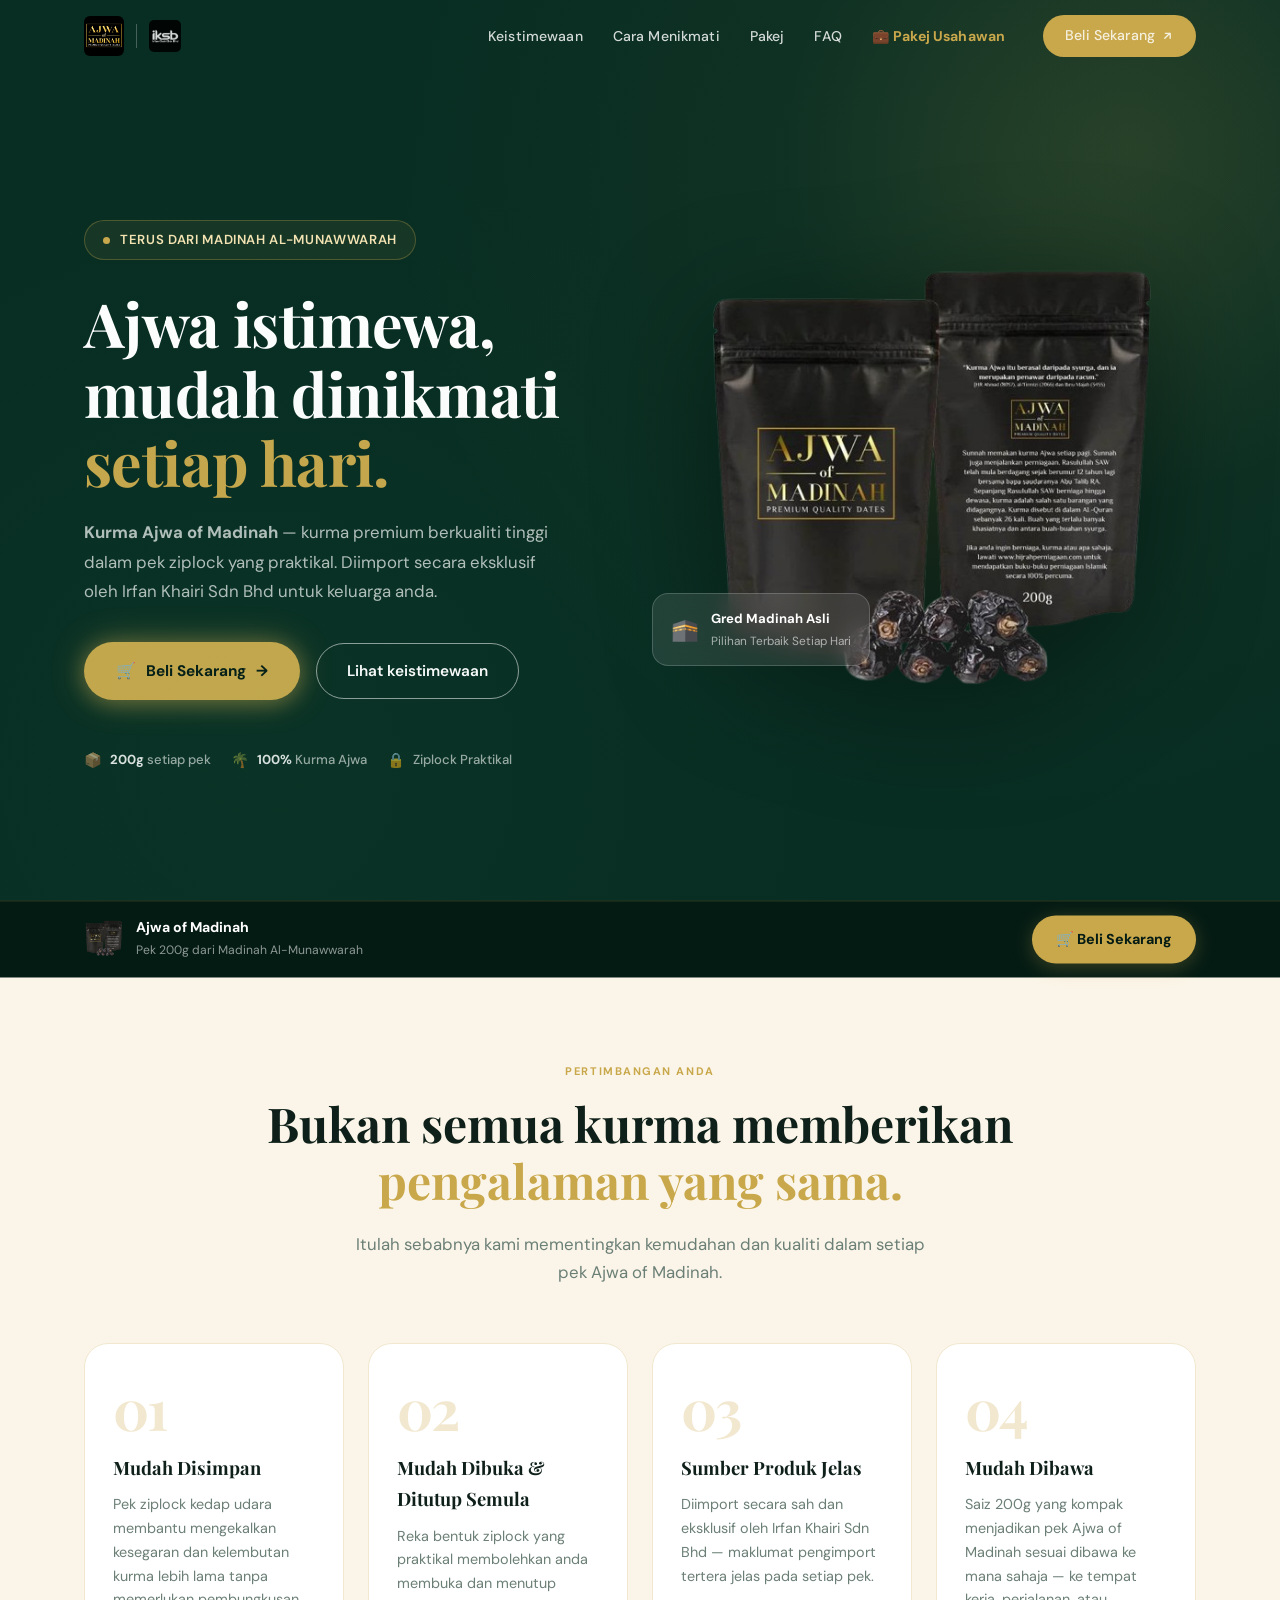
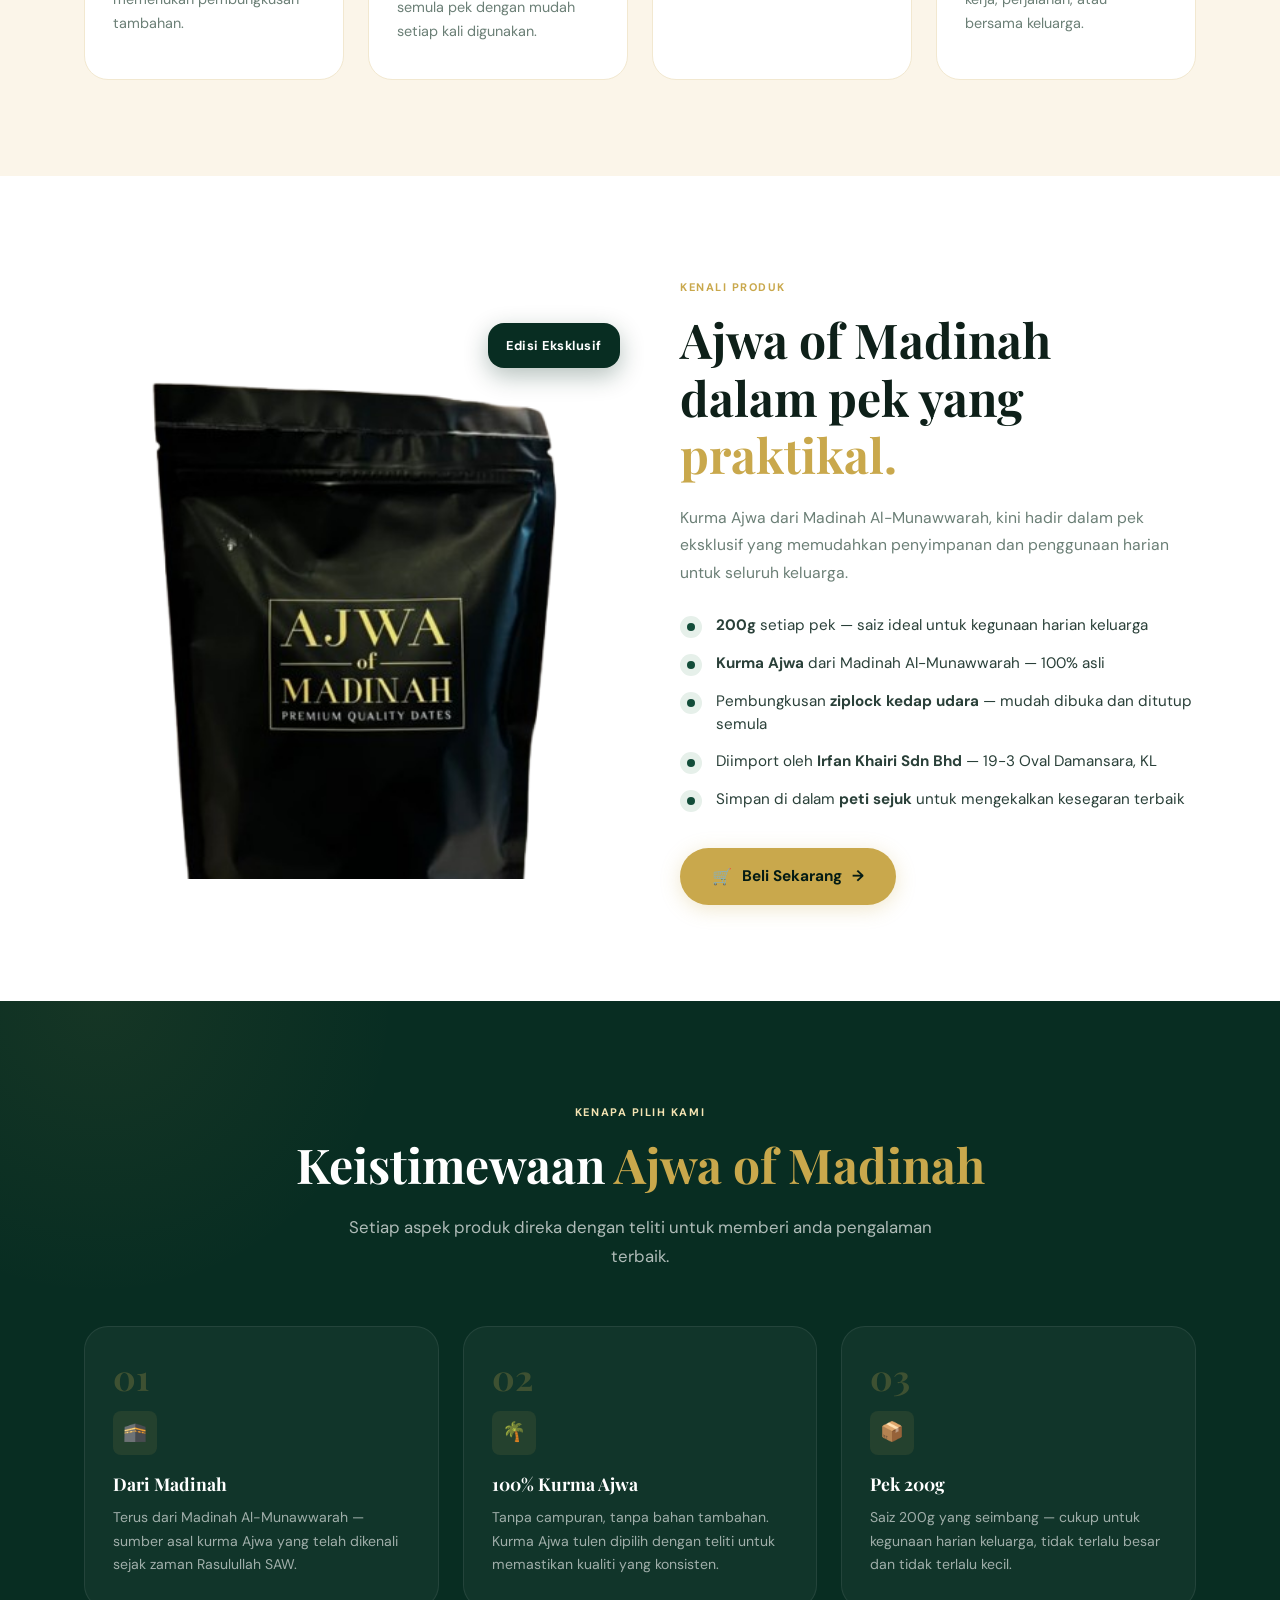
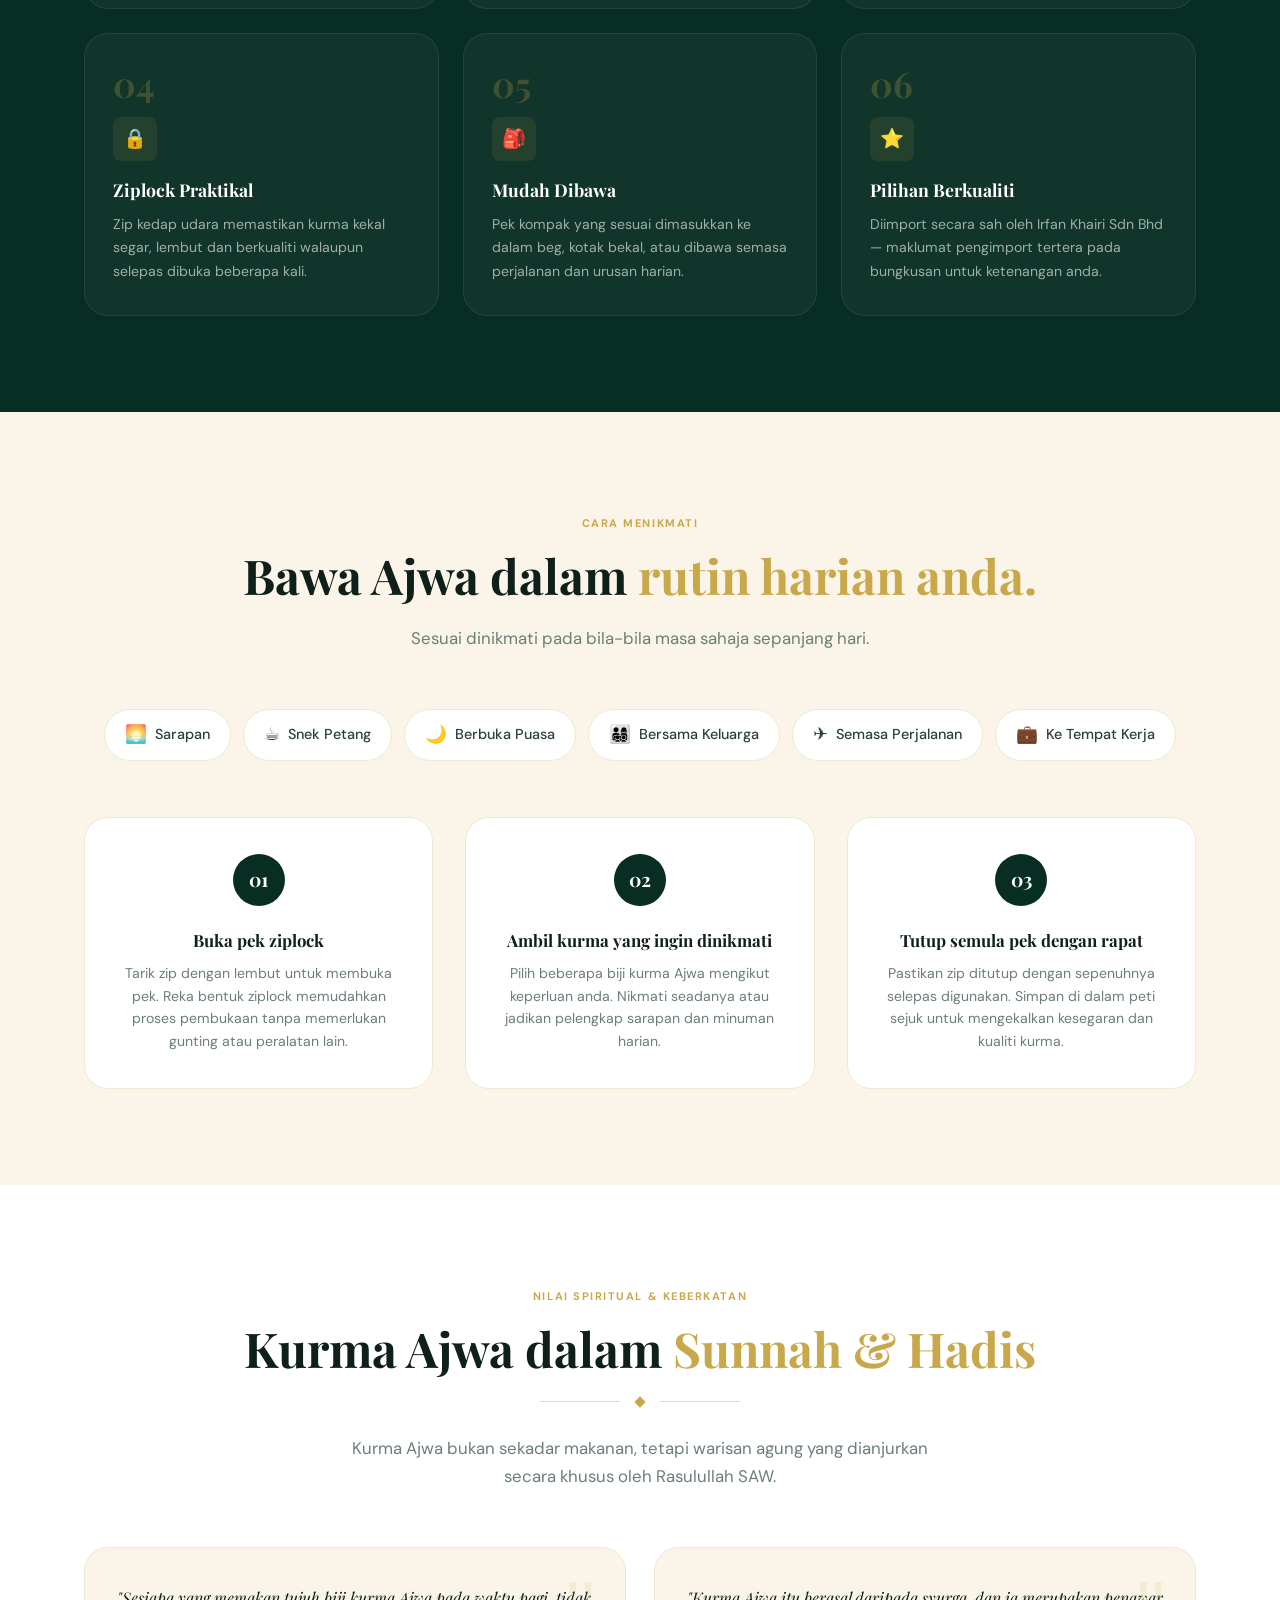
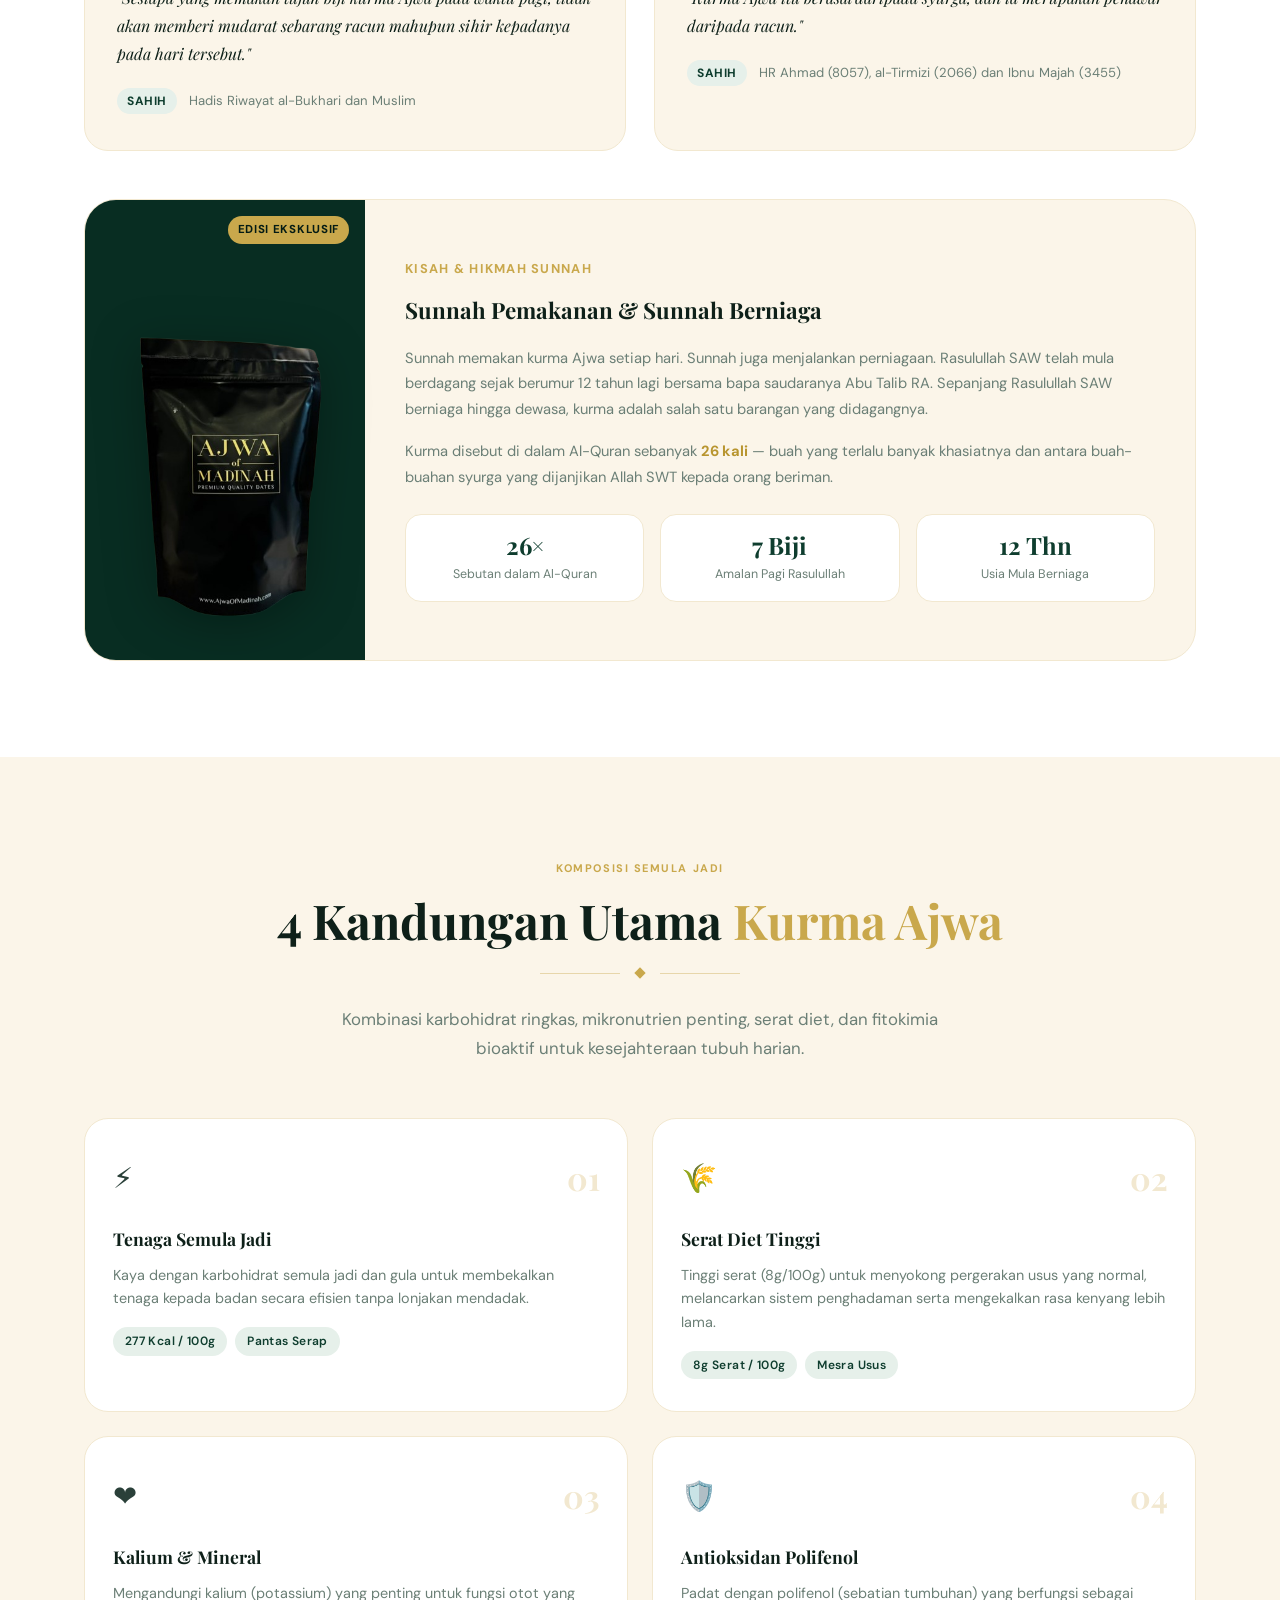
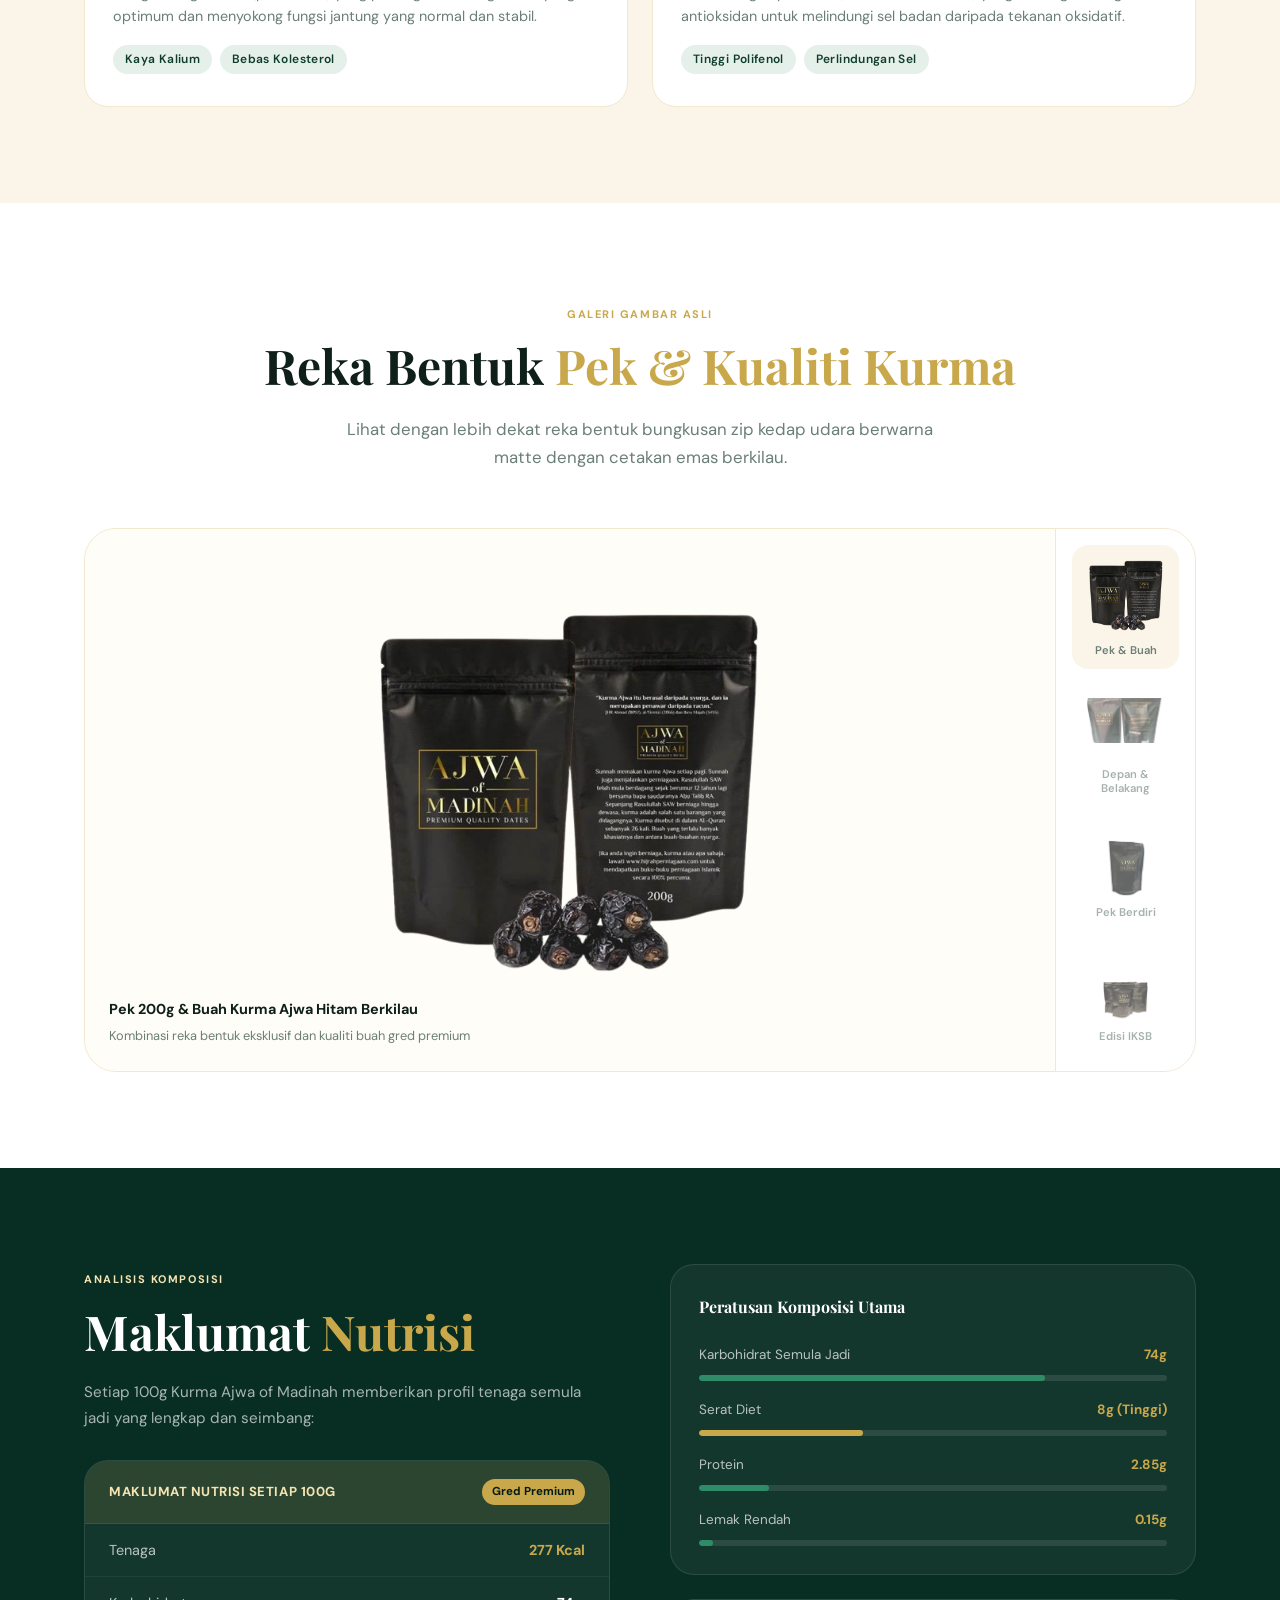
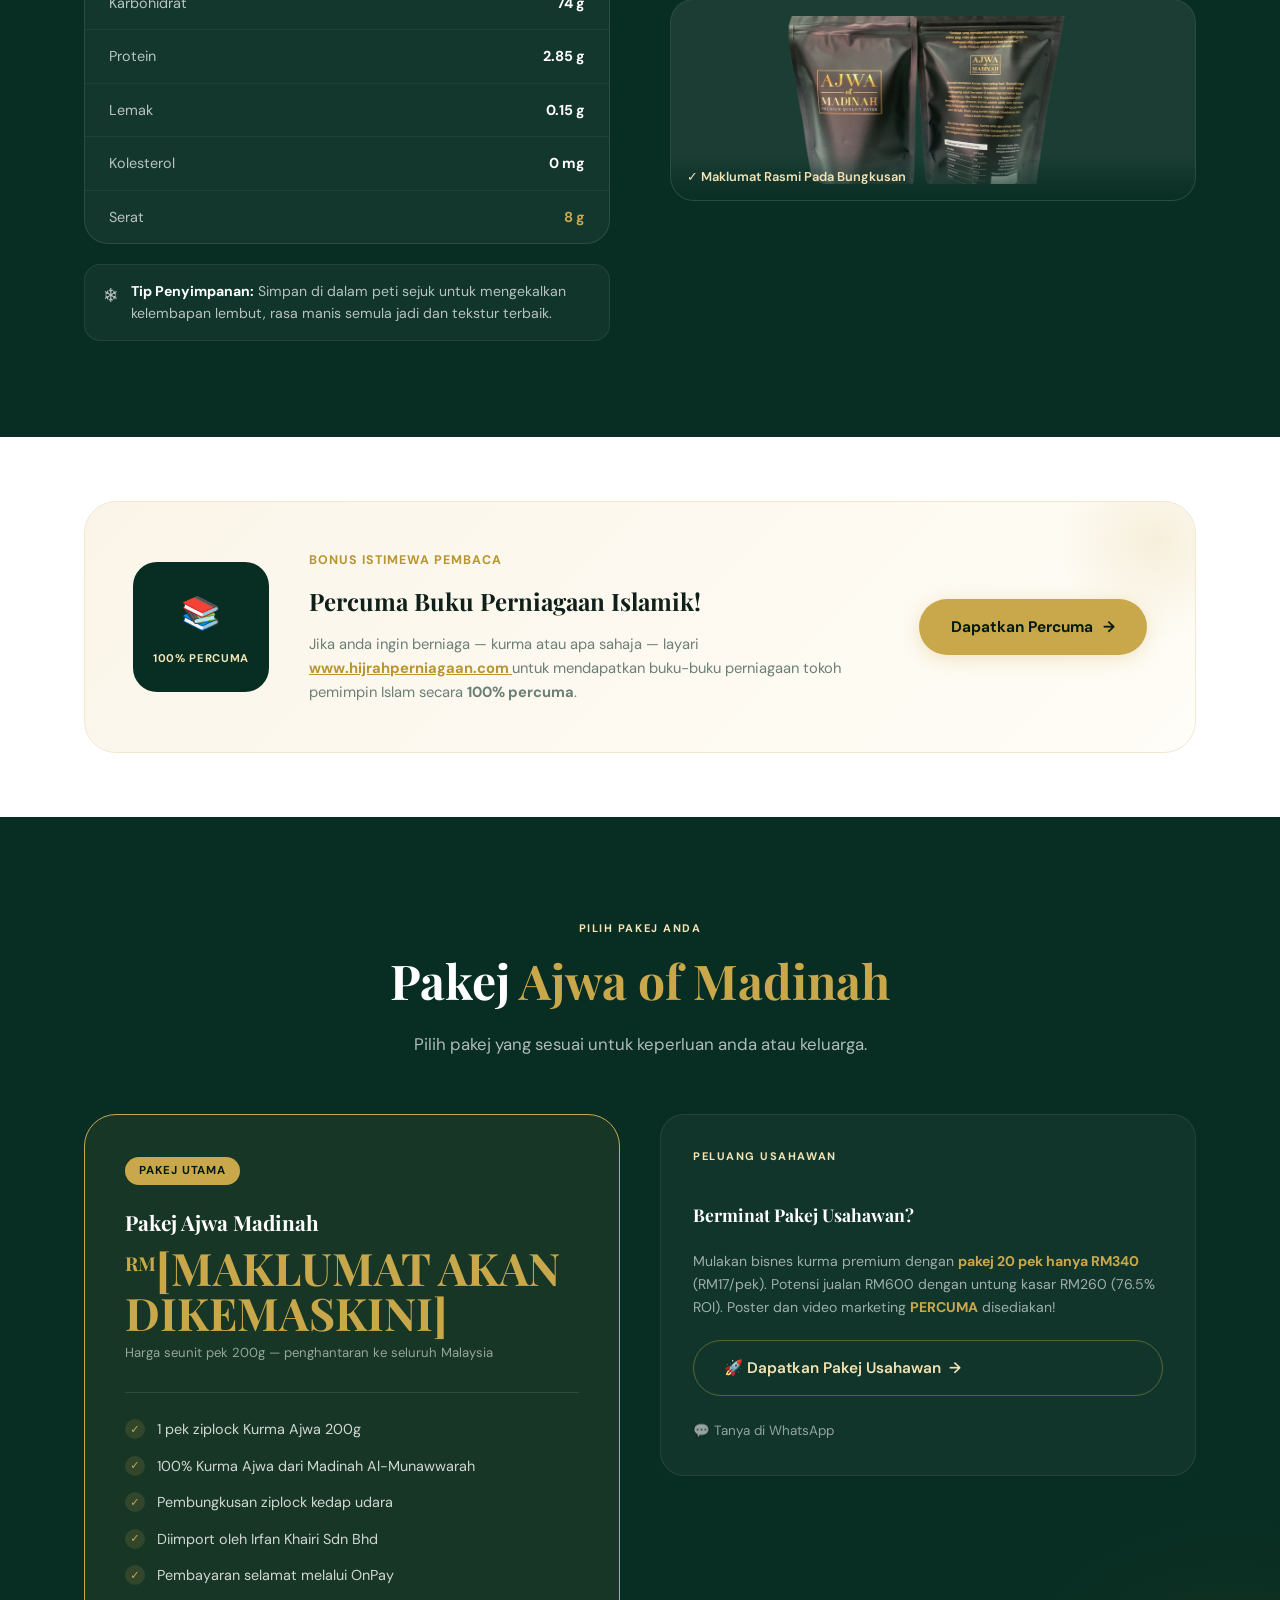
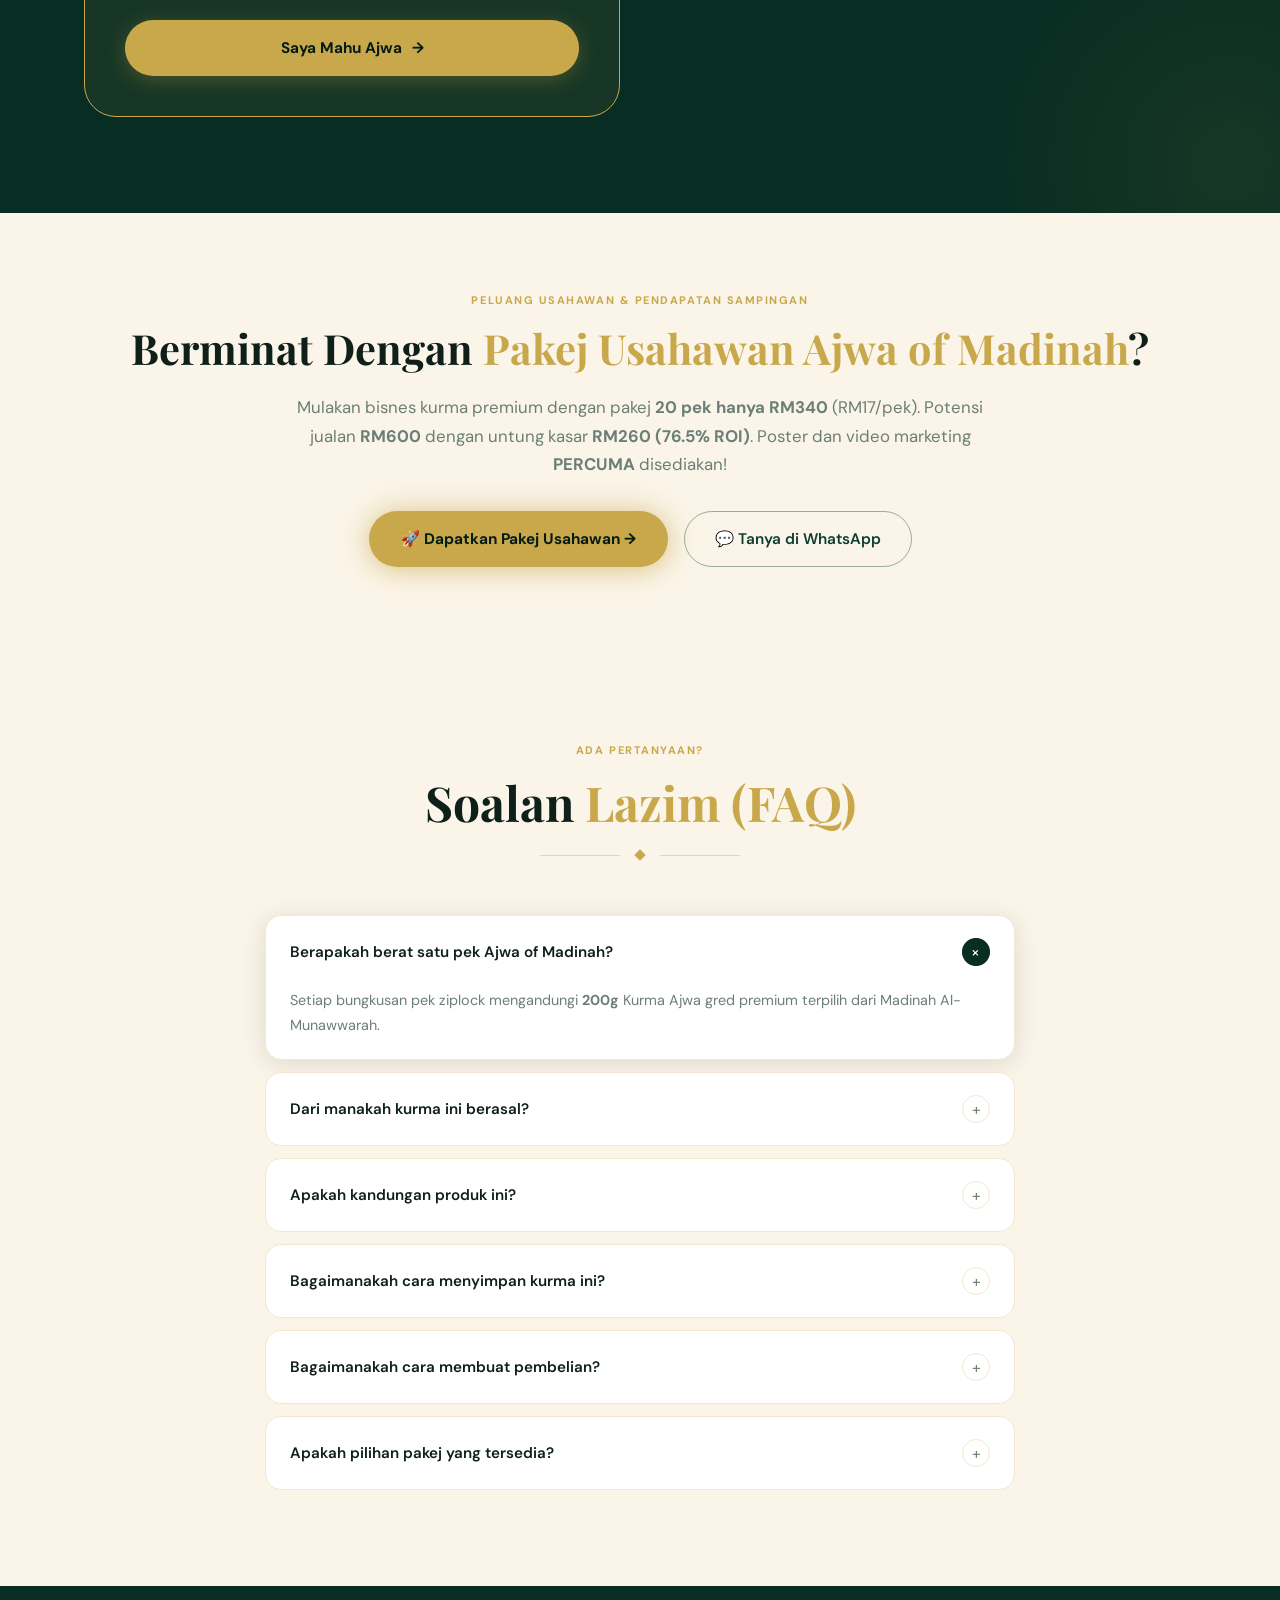
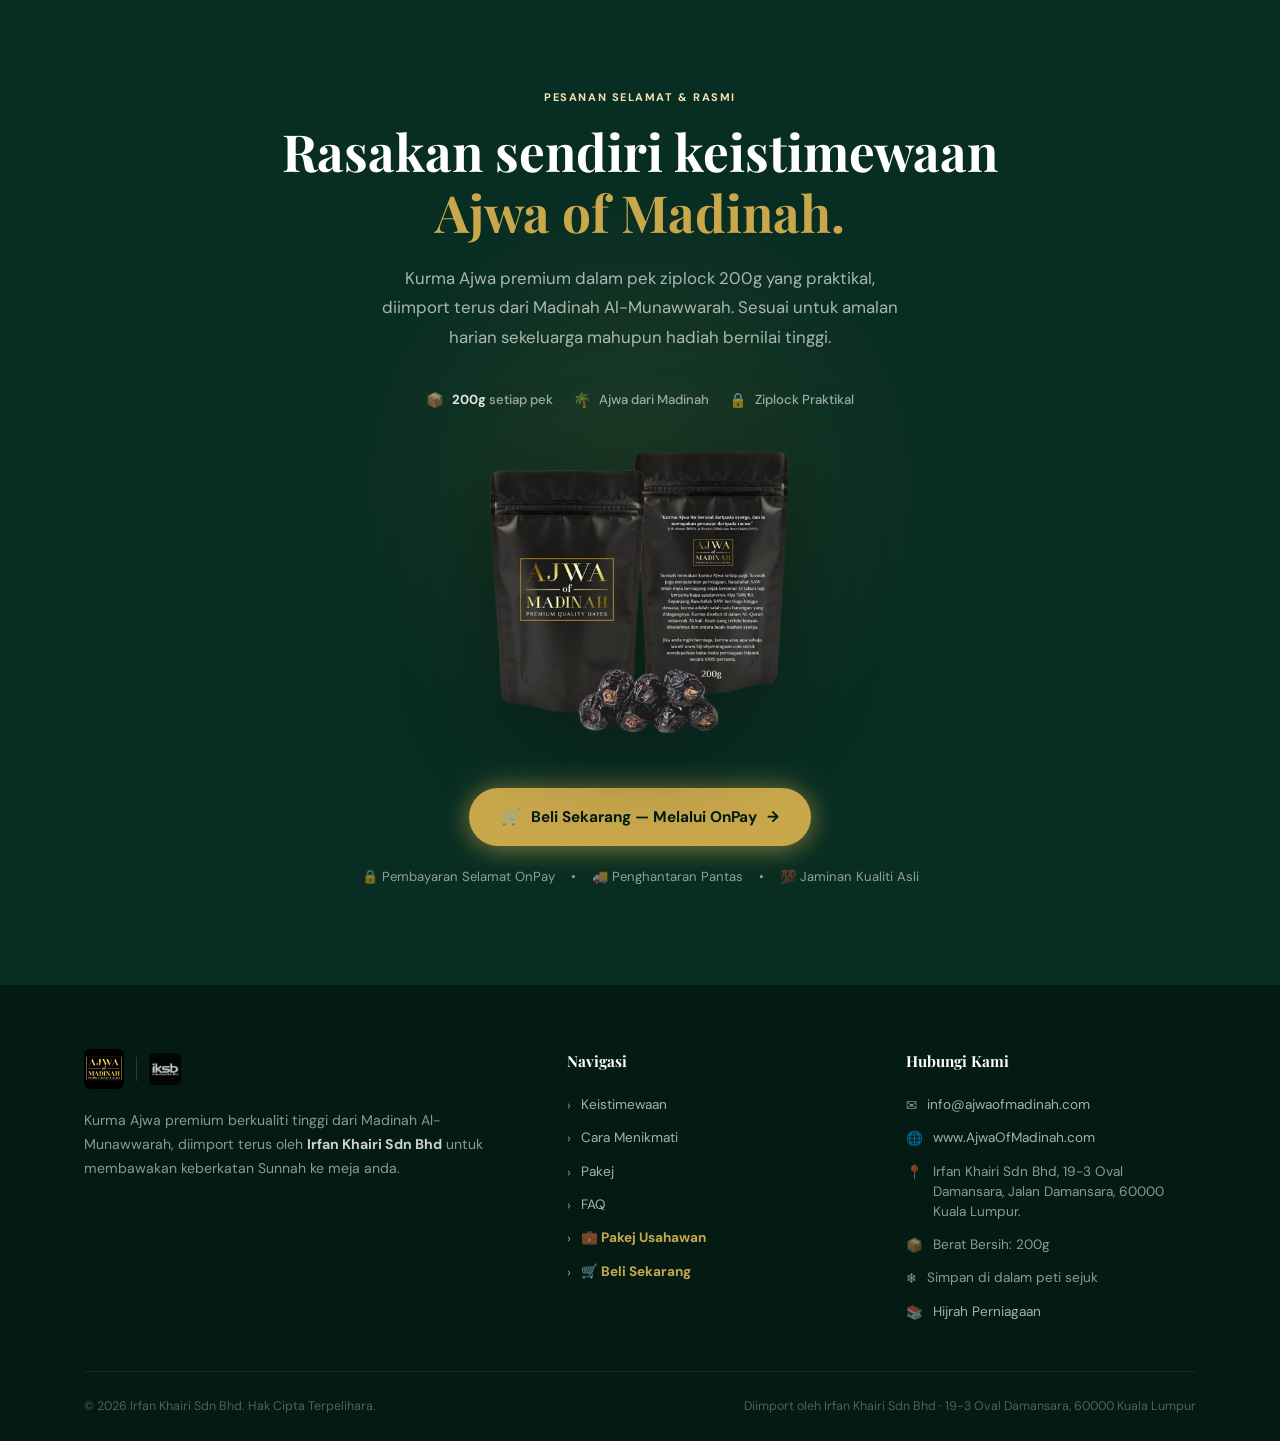
==== commit c854ecc0: "Replace all Reseller with Pakej Usahawan; fix hero image letter issue" ====
--- a/index.html
+++ b/index.html
@@ -23,7 +23,7 @@
   <link rel="preconnect" href="https://fonts.gstatic.com" crossorigin />
   <link href="https://fonts.googleapis.com/css2?family=DM+Sans:ital,opsz,wght@0,9..40,300;0,9..40,400;0,9..40,500;0,9..40,600;0,9..40,700;1,9..40,400&family=Playfair+Display:ital,wght@0,400;0,600;0,700;0,800;1,400;1,600&display=swap" rel="stylesheet">
 
-  <link rel="stylesheet" href="css/style.css?v=20" />
+  <link rel="stylesheet" href="css/style.css?v=21" />
 </head>
 <body>
 
@@ -51,7 +51,7 @@
         <li><a href="#cara-menikmati">Cara Menikmati</a></li>
         <li><a href="#pakej">Pakej</a></li>
         <li><a href="#soalan">FAQ</a></li>
-        <li><a href="reseller.html" class="gold-highlight" style="font-weight:700;">💼 Reseller</a></li>
+        <li><a href="reseller.html" class="gold-highlight" style="font-weight:700;">💼 Pakej Usahawan</a></li>
         <li class="nav-cta">
           <a href="https://irfankhairi.onpay.my/order/form/ajwaofmadinah"
              target="_blank" rel="noopener noreferrer"
@@ -78,7 +78,7 @@
     <a href="#cara-menikmati" class="mobile-link">Cara Menikmati</a>
     <a href="#pakej" class="mobile-link">Pakej</a>
     <a href="#soalan" class="mobile-link">FAQ</a>
-    <a href="reseller.html" class="mobile-link gold-highlight">💼 Reseller</a>
+    <a href="reseller.html" class="mobile-link gold-highlight">💼 Pakej Usahawan</a>
     <a href="https://irfankhairi.onpay.my/order/form/ajwaofmadinah"
        target="_blank" rel="noopener noreferrer"
        class="btn-gold mobile-cta-btn" id="mobile-beli-btn">
@@ -875,19 +875,19 @@
         </div>
       </div>
 
-      <!-- Reseller Info -->
+      <!-- Pakej Usahawan Info -->
       <div class="pakej-reseller-note reveal d-2">
         <span class="section-tag dark">Peluang Usahawan</span>
-        <h4>Berminat Menjadi Reseller?</h4>
+        <h4>Berminat Pakej Usahawan?</h4>
         <p>
           Mulakan bisnes kurma premium dengan <strong style="color: var(--gold-400);">pakej 20 pek hanya RM340</strong> (RM17/pek). Potensi jualan RM600 dengan untung kasar RM260 (76.5% ROI). Poster dan video marketing <strong style="color: var(--gold-400);">PERCUMA</strong> disediakan!
         </p>
         <a href="reseller.html" class="btn-gold-outline" id="pakej-reseller-btn"
            style="border-color: rgba(201,168,76,.40); color: var(--gold-light);">
-          🚀 Ketahui Pakej Reseller
+          🚀 Dapatkan Pakej Usahawan
           <span class="btn-arrow">→</span>
         </a>
-        <a href="https://wa.me/601116238805?text=Salam%2C%20saya%20berminat%20tahu%20tentang%20program%20Reseller%20Ajwa%20of%20Madinah"
+        <a href="https://wa.me/601116238805?text=Salam%2C%20saya%20berminat%20tahu%20tentang%20Pakej%20Usahawan%20Ajwa%20of%20Madinah"
            target="_blank" rel="noopener noreferrer"
            style="font-size:.84rem; color: rgba(255,255,255,.55); display: flex; align-items: center; gap: 8px; margin-top: 4px;"
            id="pakej-whatsapp-btn">
@@ -901,23 +901,22 @@
 
 
 <!-- ═══════════════════════════════════════════════════════════
-     PELUANG RESELLER TEASER
-     ═══════════════════════════════════════════════════════════ -->
-<section id="peluang-reseller" aria-label="Peluang Reseller Ajwa">
+     PAKEJ USAHAWAN TEASER
+     ═══════════════════════════════════════════════════════════ -->
+<section id="peluang-reseller" aria-label="Pakej Usahawan Ajwa of Madinah">
   <div class="container text-center">
     <span class="section-tag reveal">Peluang Usahawan &amp; Pendapatan Sampingan</span>
     <h2 class="section-title reveal d-1" style="font-size: clamp(1.8rem, 3.5vw, 2.6rem);">
-      Berminat Menjadi <span class="gold-shimmer">Reseller Ajwa of Madinah</span>?
+      Berminat Dengan <span class="gold-shimmer">Pakej Usahawan Ajwa of Madinah</span>?
     </h2>
     <p class="section-desc reveal d-2" style="max-width: 720px; margin: 16px auto 32px;">
       Mulakan bisnes kurma premium dengan pakej <strong>20 pek hanya RM340</strong> (RM17/pek). Potensi jualan <strong>RM600</strong> dengan untung kasar <strong>RM260 (76.5% ROI)</strong>. Poster dan video marketing <strong>PERCUMA</strong> disediakan!
     </p>
     <div class="reveal d-3" style="display: flex; justify-content: center; gap: 16px; flex-wrap: wrap;">
       <a href="reseller.html" class="btn-gold hero-btn-glow" id="reseller-teaser-btn">
-        <span>🚀 Ketahui Pakej Reseller &amp; Daftar</span>
-        <span class="btn-arrow">→</span>
+        <span>🚀 Dapatkan Pakej Usahawan →</span>
       </a>
-      <a href="https://wa.me/601116238805?text=Salam%2C%20saya%20berminat%20tahu%20tentang%20program%20Reseller%20Ajwa%20of%20Madinah"
+      <a href="https://wa.me/601116238805?text=Salam%2C%20saya%20berminat%20tahu%20tentang%20Pakej%20Usahawan%20Ajwa%20of%20Madinah"
          target="_blank" rel="noopener noreferrer" class="btn-gold-outline" id="whatsapp-reseller-btn"
          style="border-color: rgba(10,60,45,.40); color: var(--green-700);">
         💬 Tanya di WhatsApp
@@ -1001,7 +1000,7 @@
           <span class="faq-toggle">+</span>
         </button>
         <div class="faq-answer">
-          <p>Tersedia pakej pembelian runcit melalui <a href="https://irfankhairi.onpay.my/order/form/ajwaofmadinah" target="_blank" rel="noopener noreferrer" style="color: var(--green-600); font-weight: 700;">OnPay</a>, serta pakej <strong>Reseller (20 pek — RM340)</strong> untuk mereka yang ingin berniaga. Layari <a href="reseller.html" style="color: var(--green-600); font-weight: 700;">halaman Reseller</a> untuk maklumat lanjut.</p>
+          <p>Tersedia pakej pembelian runcit melalui <a href="https://irfankhairi.onpay.my/order/form/ajwaofmadinah" target="_blank" rel="noopener noreferrer" style="color: var(--green-600); font-weight: 700;">OnPay</a>, serta <strong>Pakej Usahawan (20 pek — RM340)</strong> untuk mereka yang ingin berniaga. Layari <a href="reseller.html" style="color: var(--green-600); font-weight: 700;">halaman Pakej Usahawan</a> untuk maklumat lanjut.</p>
         </div>
       </div>
 
@@ -1133,7 +1132,7 @@
           <li><span class="fl-icon">›</span><a href="#cara-menikmati">Cara Menikmati</a></li>
           <li><span class="fl-icon">›</span><a href="#pakej">Pakej</a></li>
           <li><span class="fl-icon">›</span><a href="#soalan">FAQ</a></li>
-          <li><span class="fl-icon">›</span><a href="reseller.html" style="color: var(--gold-400); font-weight: 700;">💼 Reseller</a></li>
+          <li><span class="fl-icon">›</span><a href="reseller.html" style="color: var(--gold-400); font-weight: 700;">💼 Pakej Usahawan</a></li>
           <li><span class="fl-icon">›</span><a href="https://irfankhairi.onpay.my/order/form/ajwaofmadinah" target="_blank" rel="noopener noreferrer" style="color: var(--gold-400); font-weight: 700;">🛒 Beli Sekarang</a></li>
         </ul>
       </div>
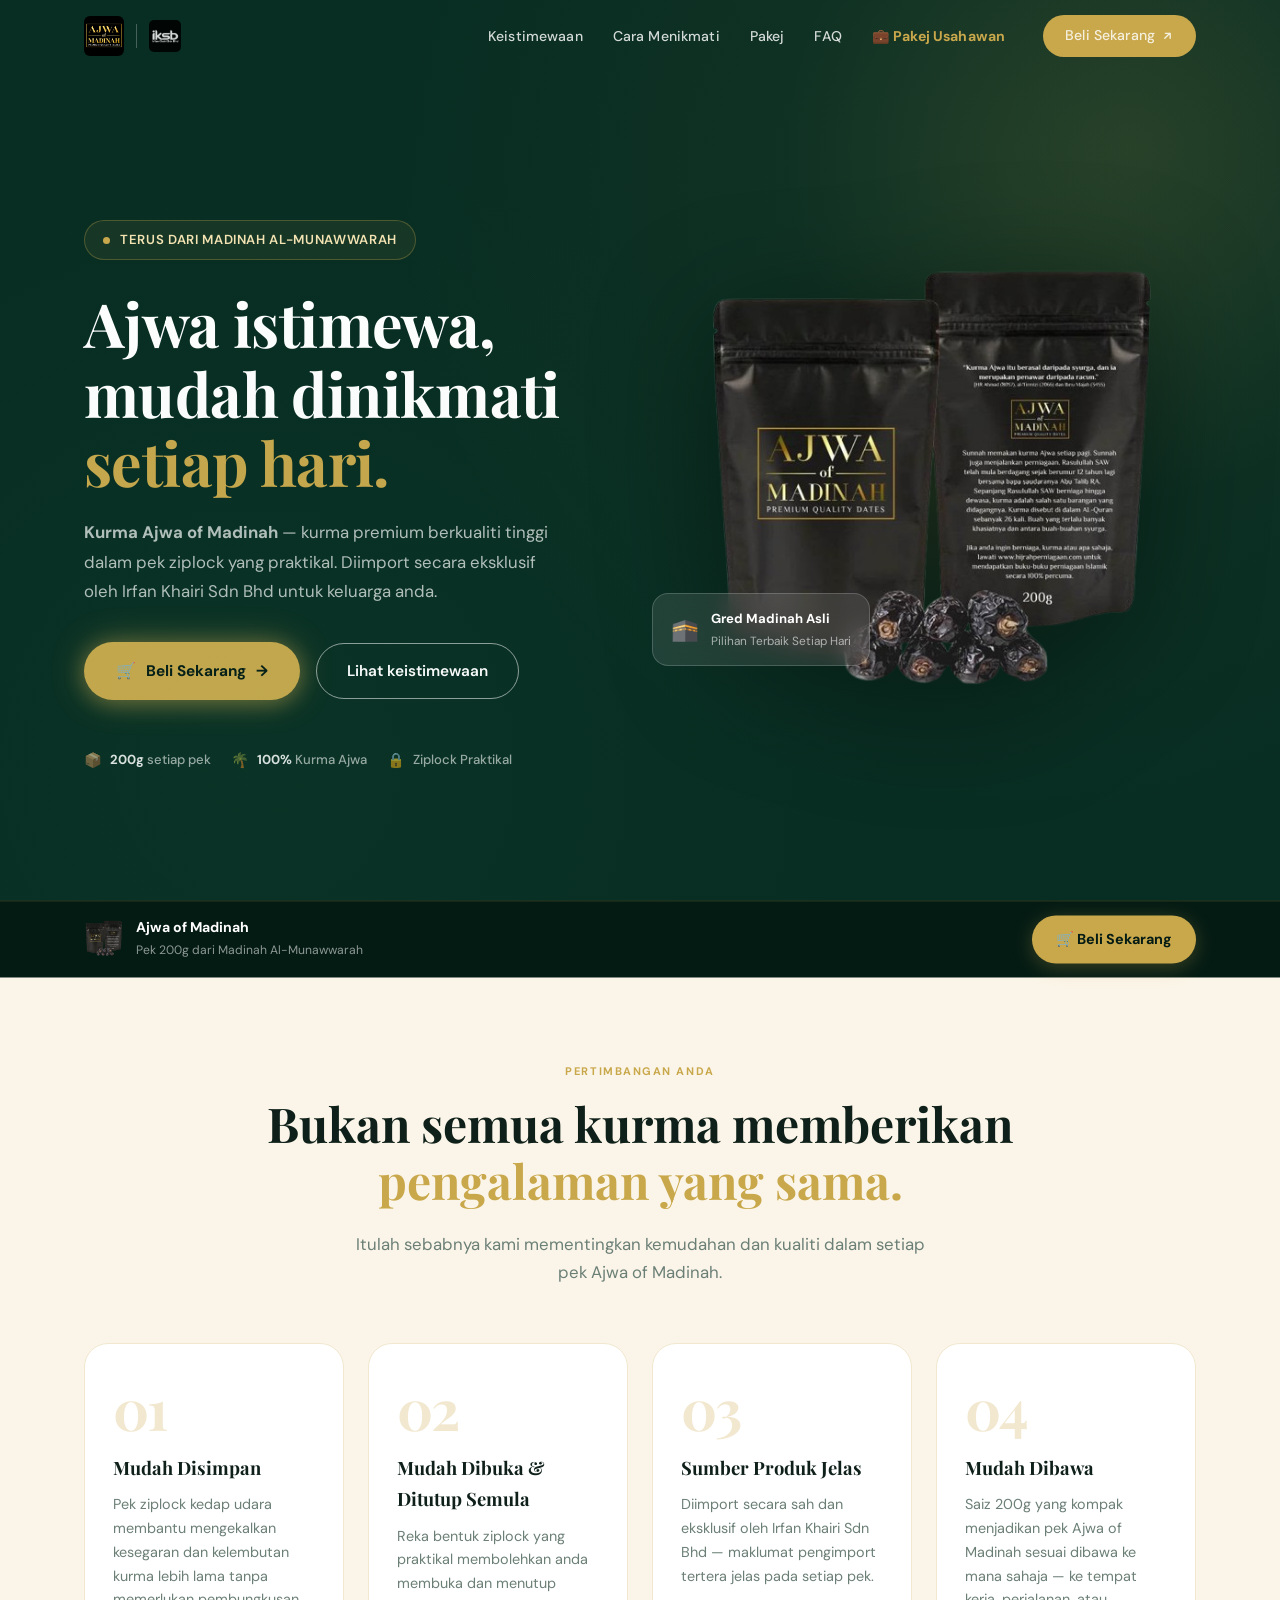
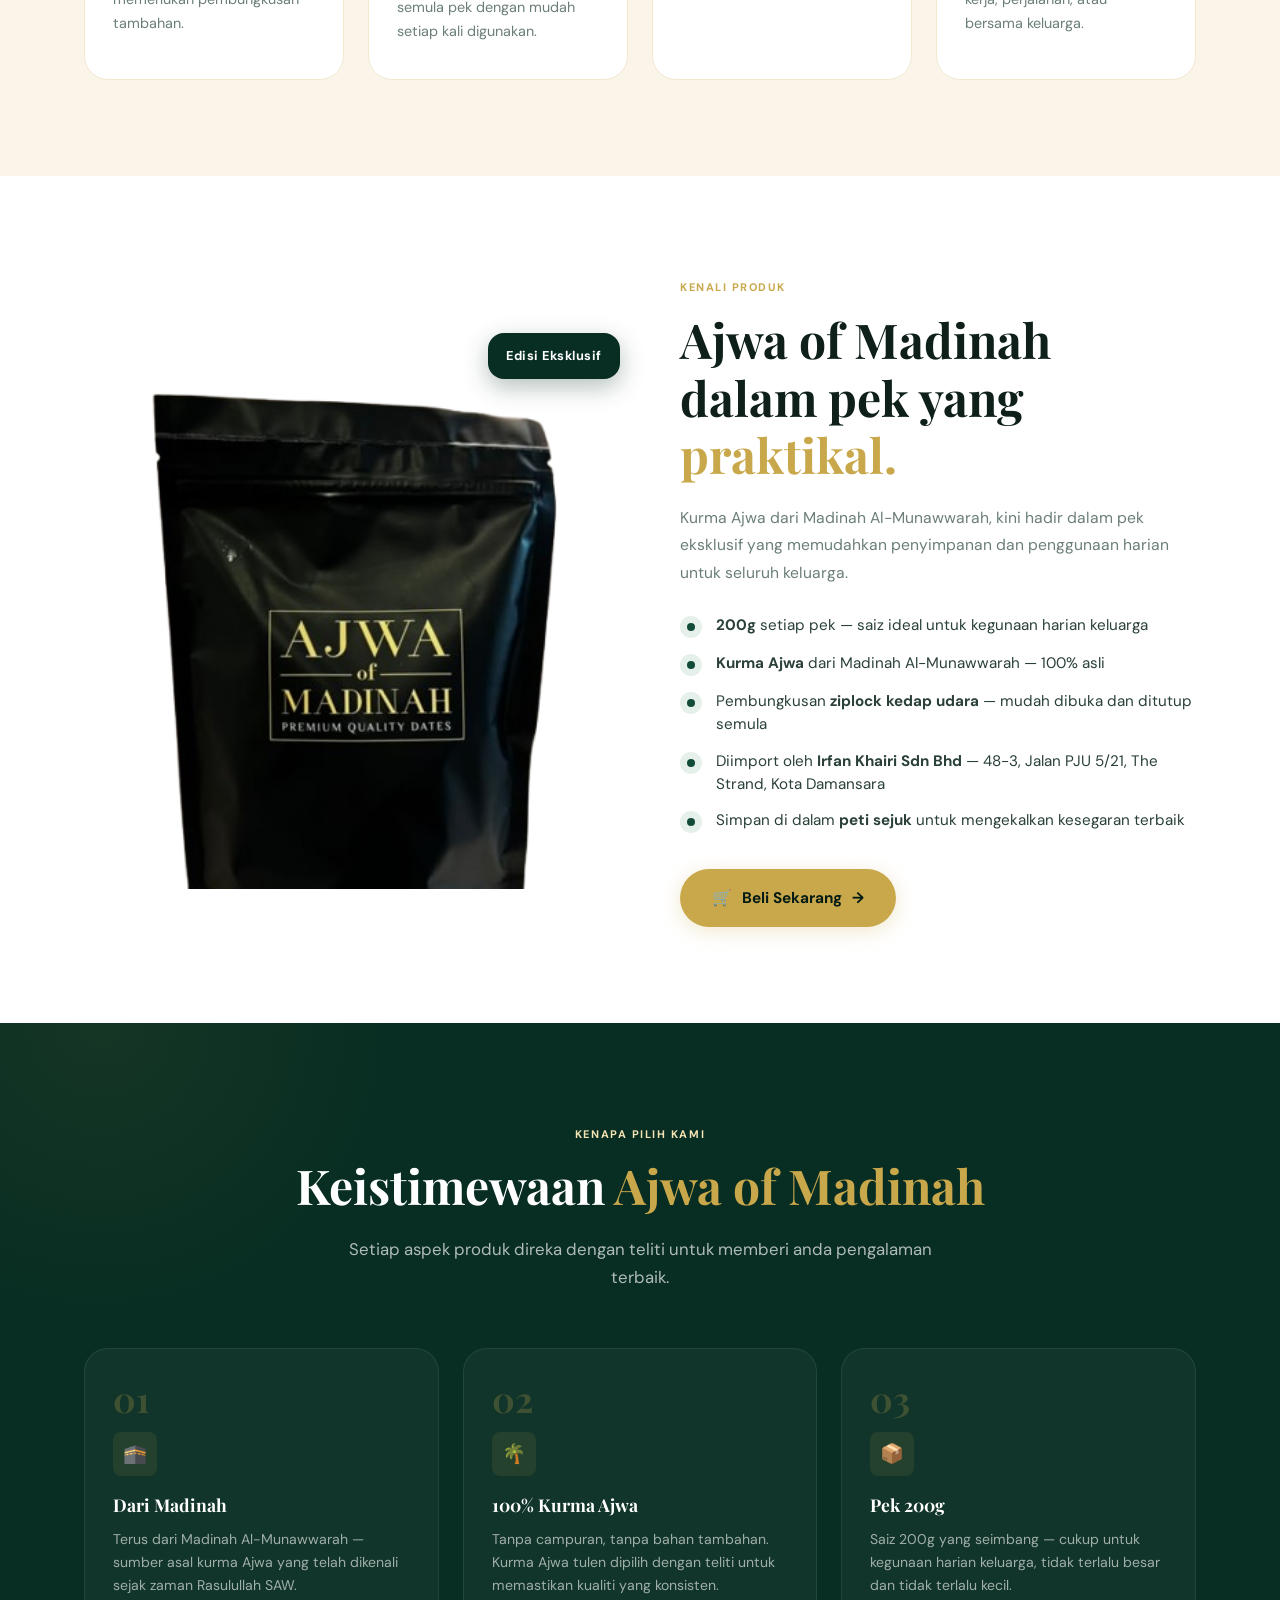
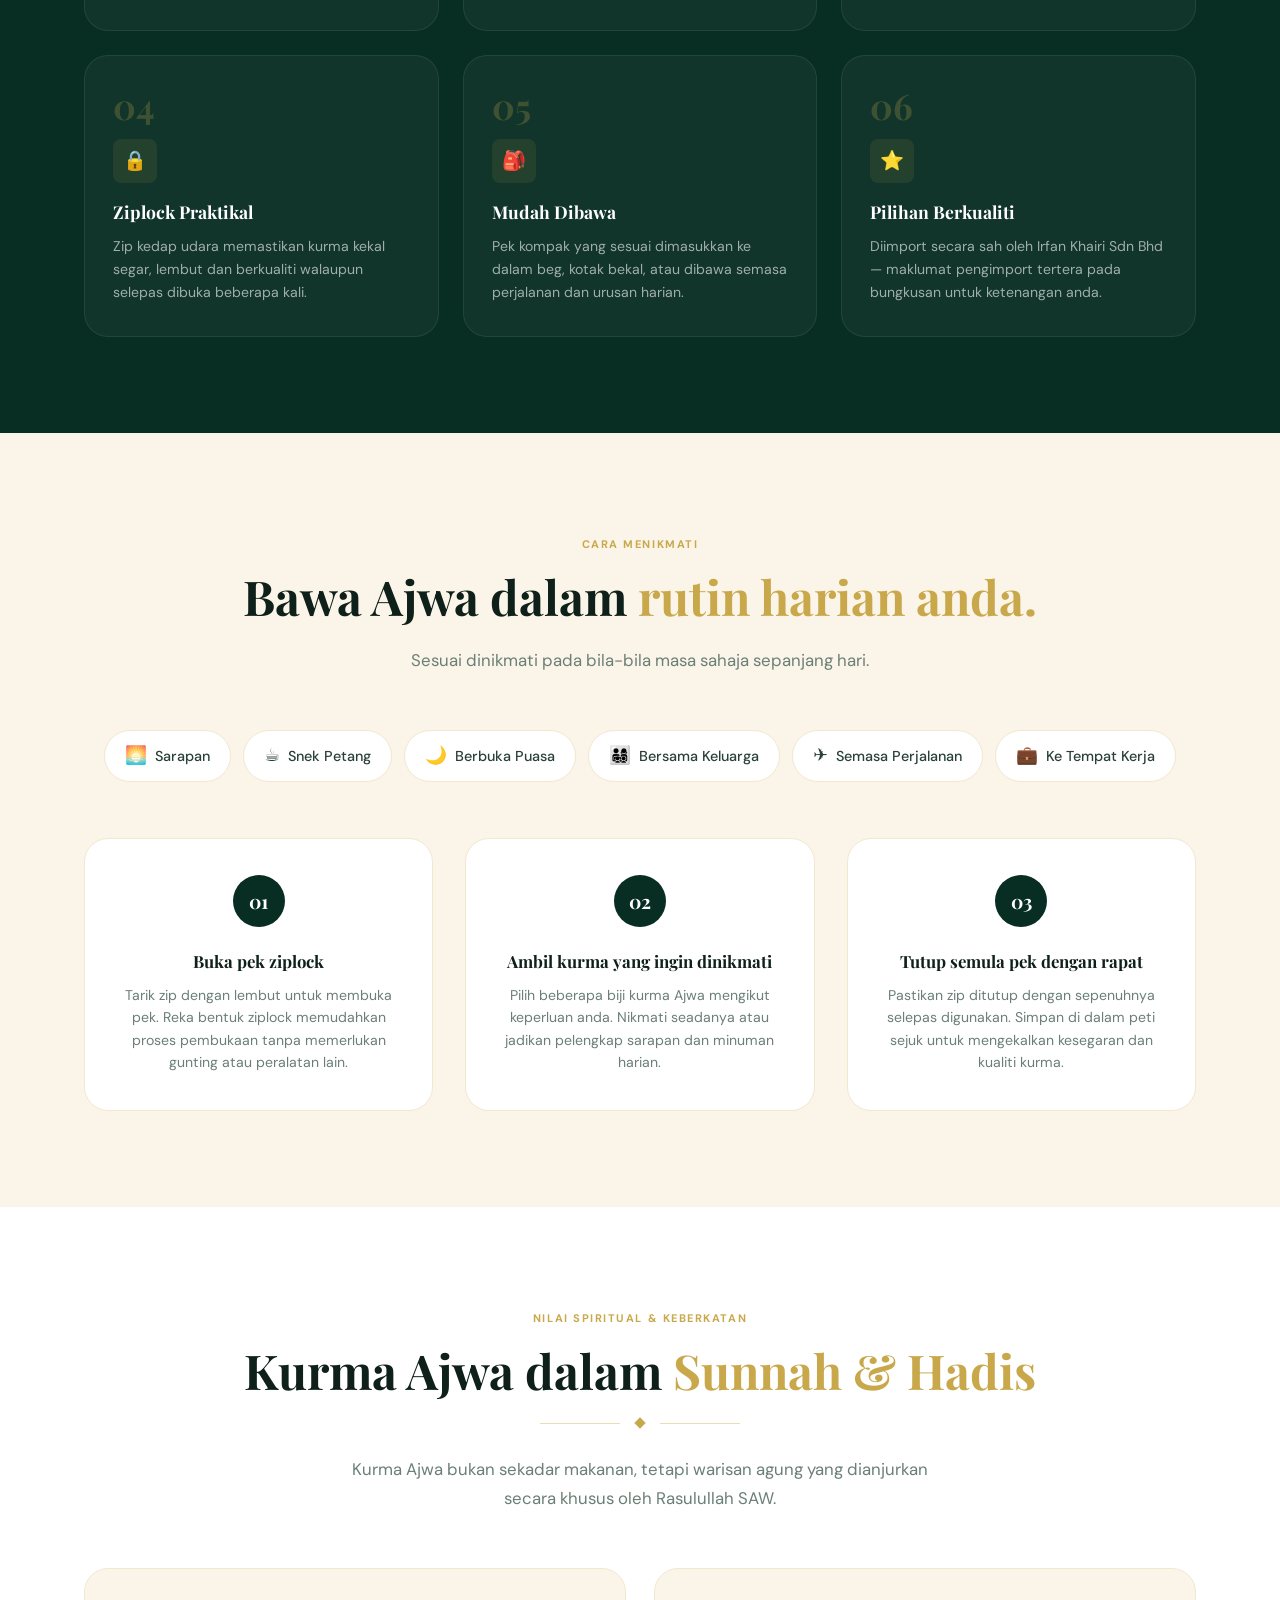
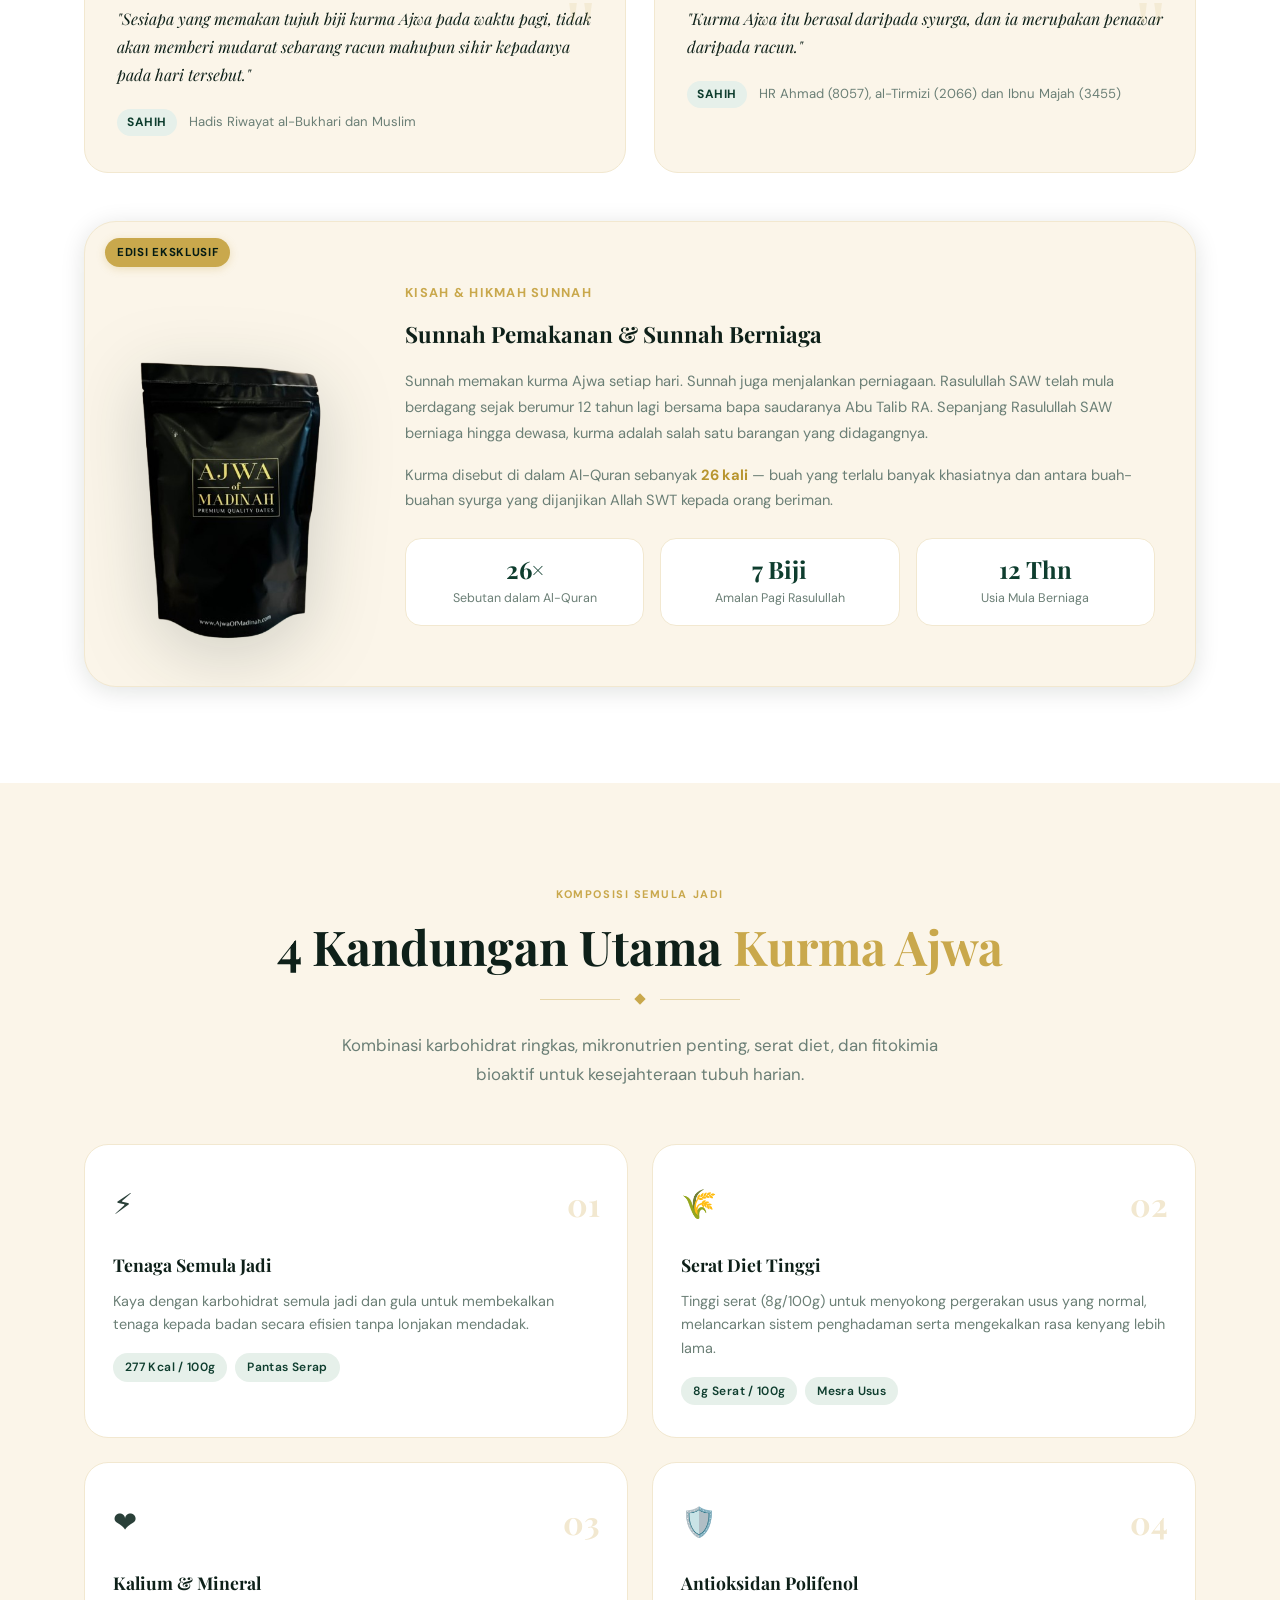
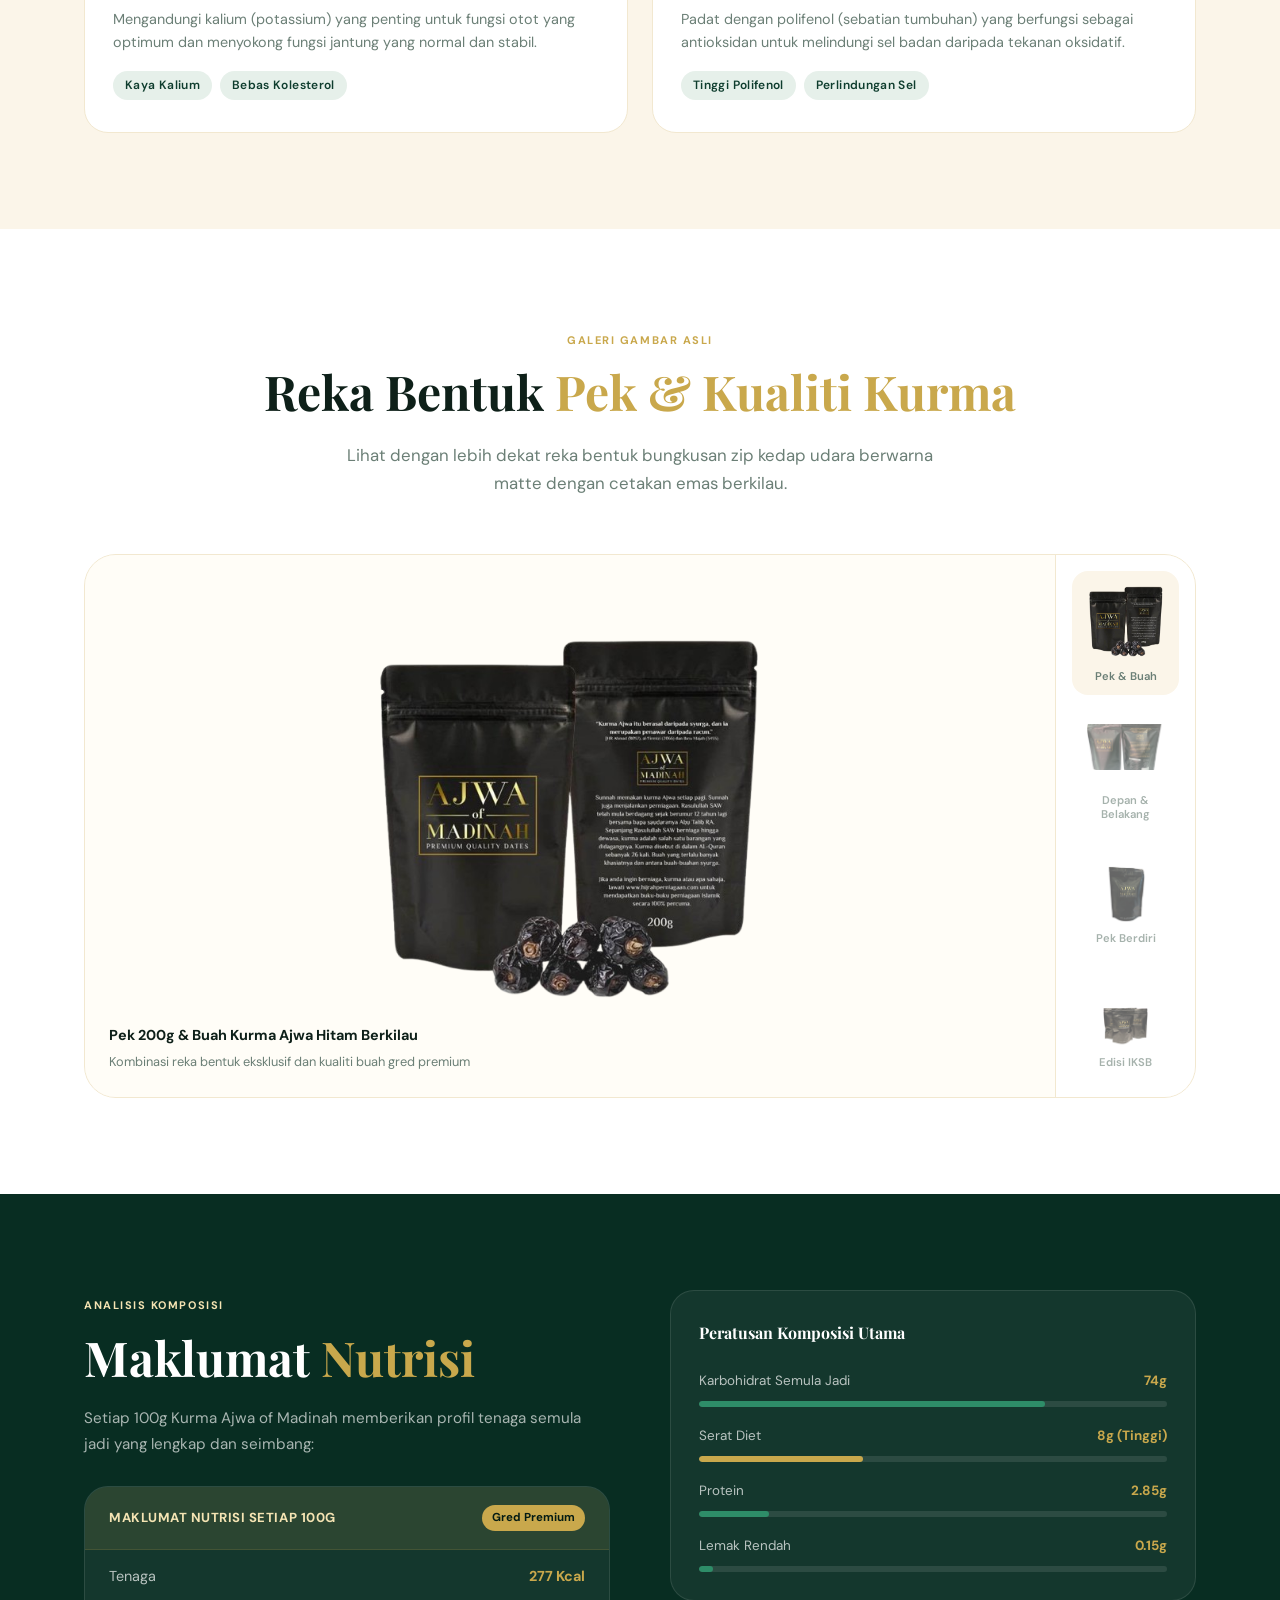
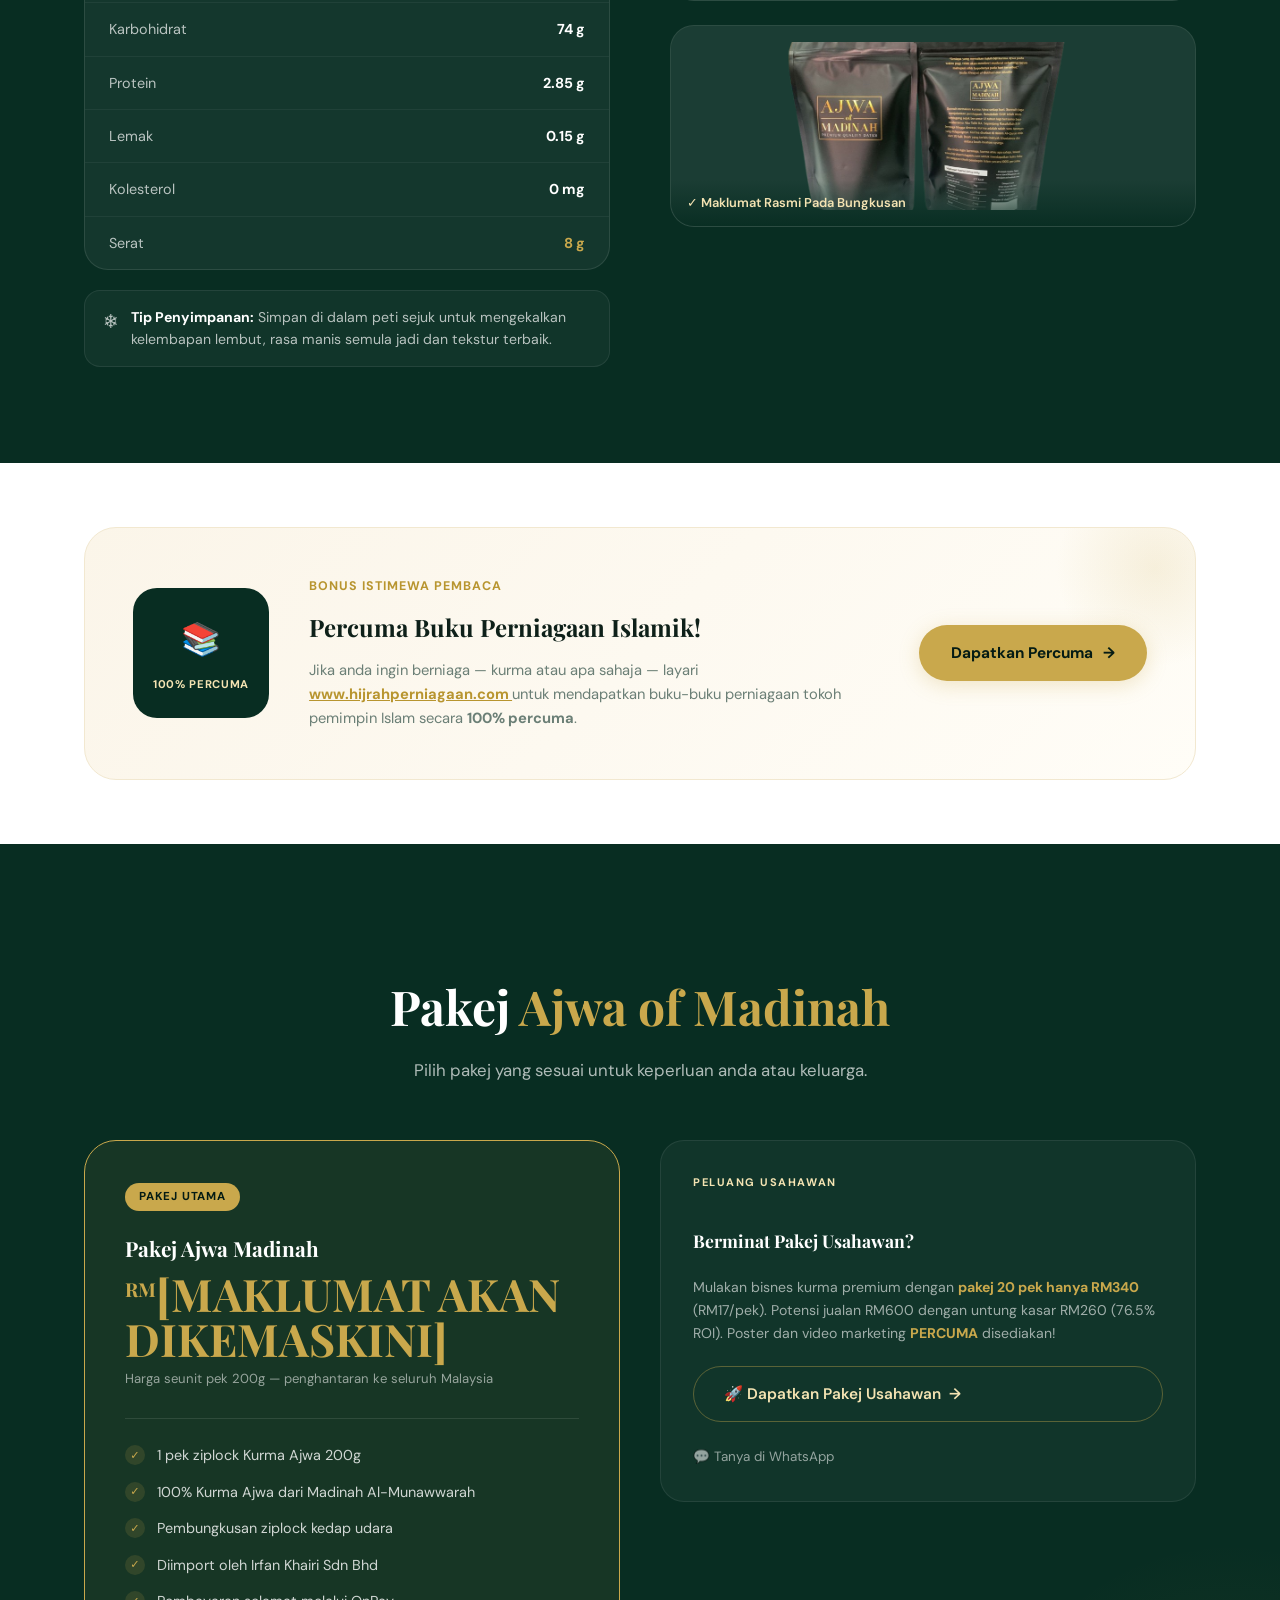
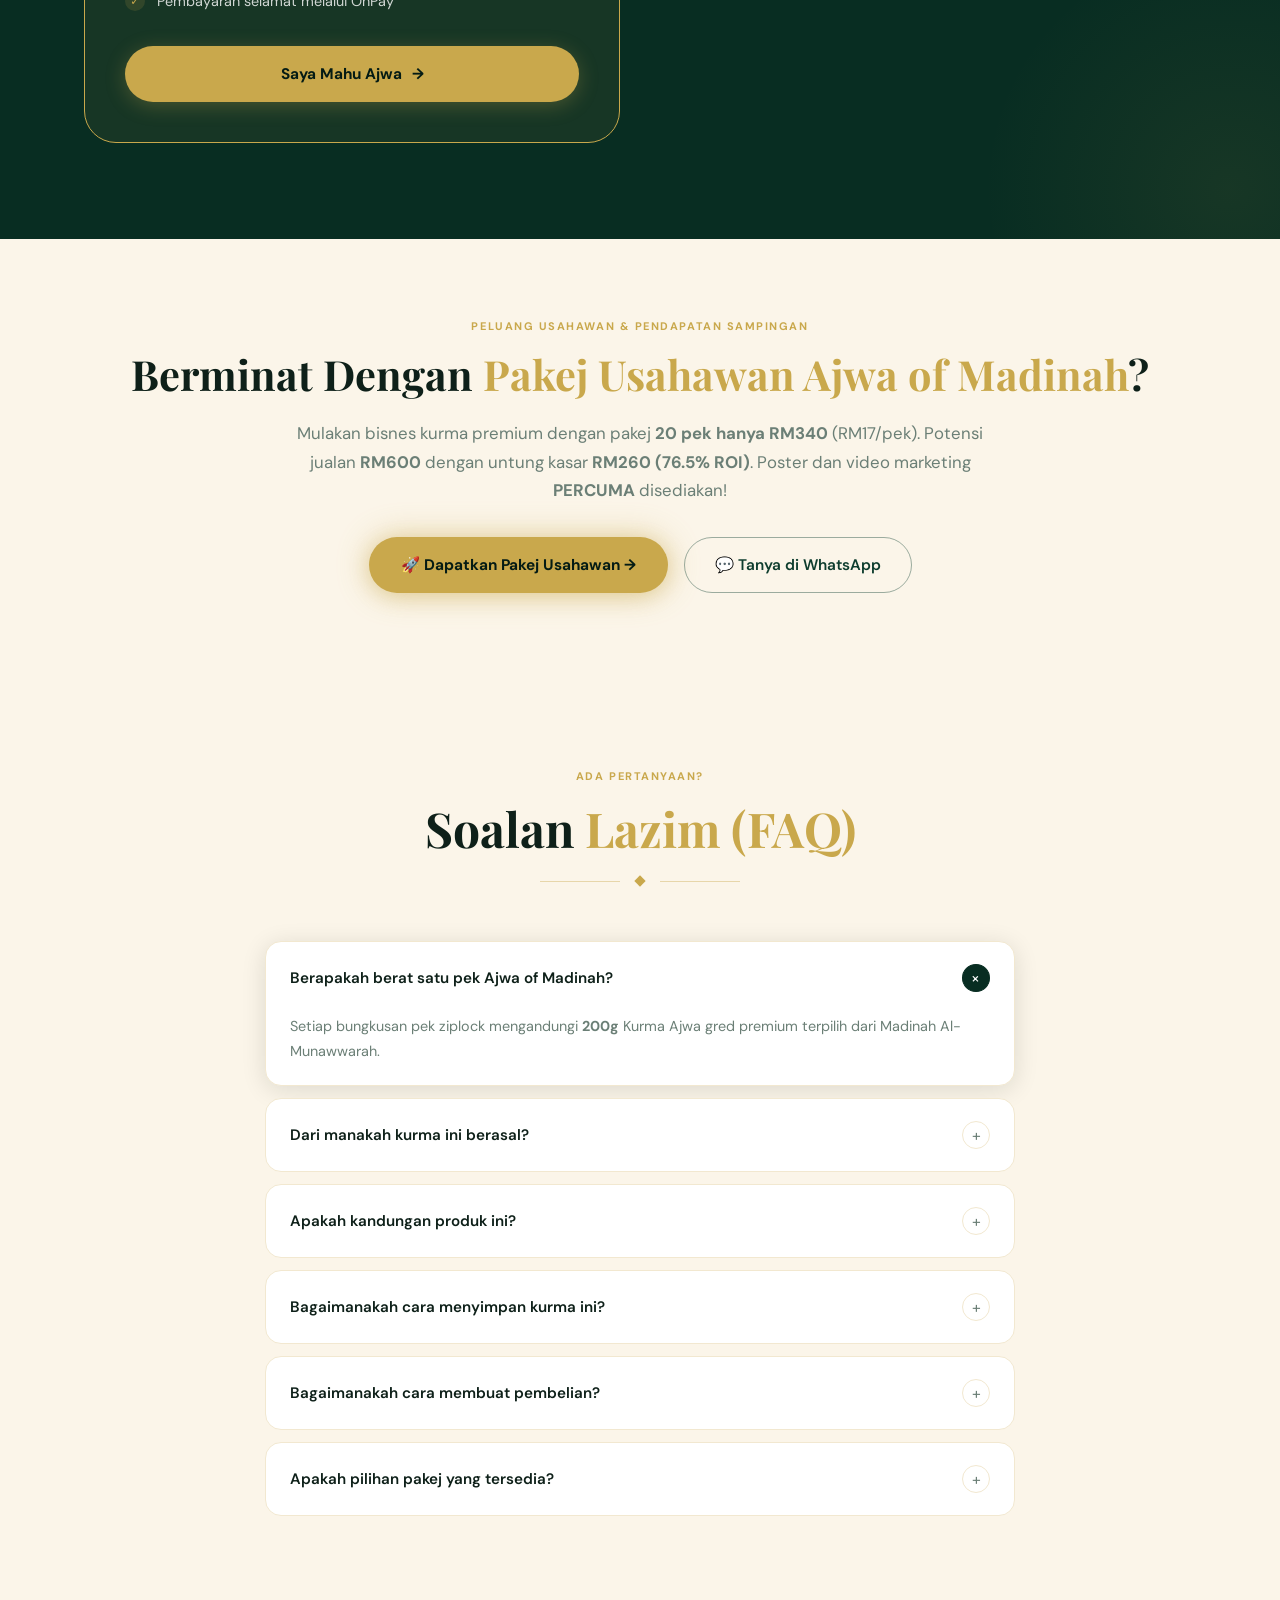
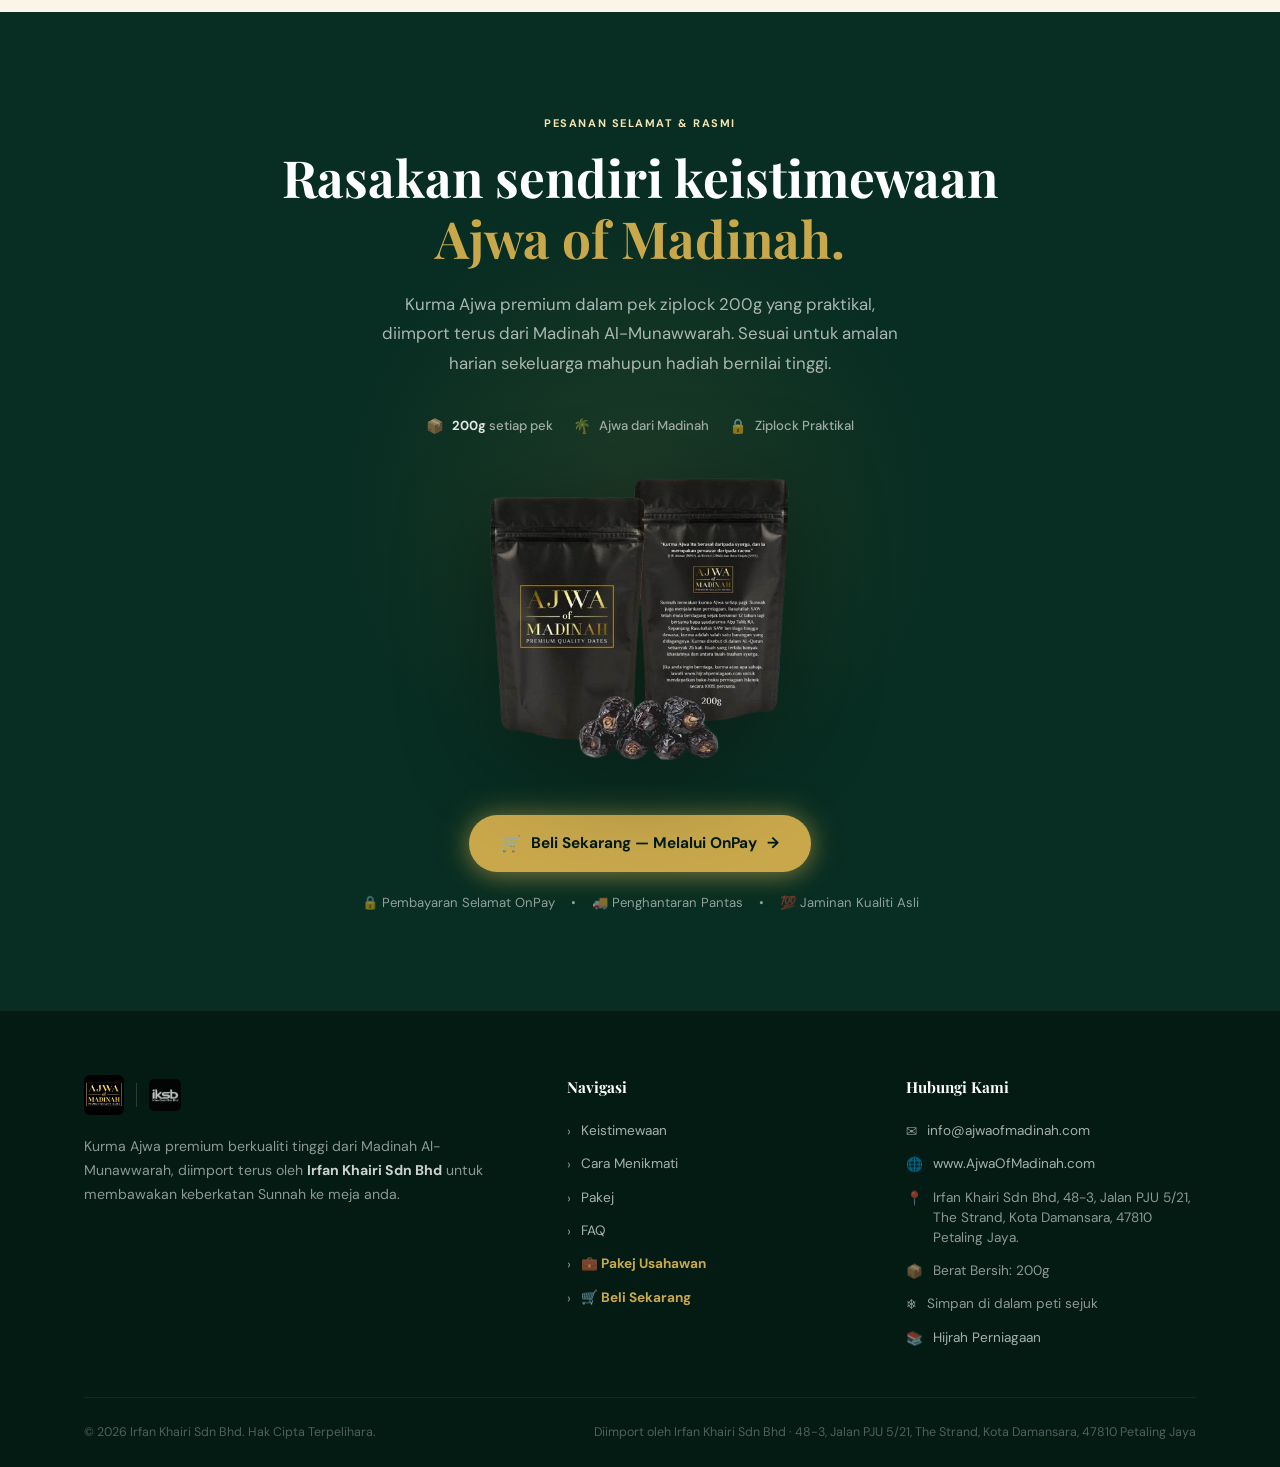
==== commit 67b8cd7d: "Update company address to The Strand Kota Damansara, remove green box from Sunnah card highlight, an" ====
--- a/index.html
+++ b/index.html
@@ -23,7 +23,7 @@
   <link rel="preconnect" href="https://fonts.gstatic.com" crossorigin />
   <link href="https://fonts.googleapis.com/css2?family=DM+Sans:ital,opsz,wght@0,9..40,300;0,9..40,400;0,9..40,500;0,9..40,600;0,9..40,700;1,9..40,400&family=Playfair+Display:ital,wght@0,400;0,600;0,700;0,800;1,400;1,600&display=swap" rel="stylesheet">
 
-  <link rel="stylesheet" href="css/style.css?v=21" />
+  <link rel="stylesheet" href="css/style.css?v=31" />
 </head>
 <body>
 
@@ -51,7 +51,7 @@
         <li><a href="#cara-menikmati">Cara Menikmati</a></li>
         <li><a href="#pakej">Pakej</a></li>
         <li><a href="#soalan">FAQ</a></li>
-        <li><a href="reseller.html" class="gold-highlight" style="font-weight:700;">💼 Pakej Usahawan</a></li>
+        <li><a href="pakej-usahawan.html" class="gold-highlight" style="font-weight:700;">💼 Pakej Usahawan</a></li>
         <li class="nav-cta">
           <a href="https://irfankhairi.onpay.my/order/form/ajwaofmadinah"
              target="_blank" rel="noopener noreferrer"
@@ -78,7 +78,7 @@
     <a href="#cara-menikmati" class="mobile-link">Cara Menikmati</a>
     <a href="#pakej" class="mobile-link">Pakej</a>
     <a href="#soalan" class="mobile-link">FAQ</a>
-    <a href="reseller.html" class="mobile-link gold-highlight">💼 Pakej Usahawan</a>
+    <a href="pakej-usahawan.html" class="mobile-link gold-highlight">💼 Pakej Usahawan</a>
     <a href="https://irfankhairi.onpay.my/order/form/ajwaofmadinah"
        target="_blank" rel="noopener noreferrer"
        class="btn-gold mobile-cta-btn" id="mobile-beli-btn">
@@ -262,7 +262,7 @@
           </li>
           <li class="produk-fact">
             <span class="fact-dot" aria-hidden="true"></span>
-            <span>Diimport oleh <strong>Irfan Khairi Sdn Bhd</strong> — 19-3 Oval Damansara, KL</span>
+            <span>Diimport oleh <strong>Irfan Khairi Sdn Bhd</strong> — 48-3, Jalan PJU 5/21, The Strand, Kota Damansara</span>
           </li>
           <li class="produk-fact">
             <span class="fact-dot" aria-hidden="true"></span>
@@ -882,7 +882,7 @@
         <p>
           Mulakan bisnes kurma premium dengan <strong style="color: var(--gold-400);">pakej 20 pek hanya RM340</strong> (RM17/pek). Potensi jualan RM600 dengan untung kasar RM260 (76.5% ROI). Poster dan video marketing <strong style="color: var(--gold-400);">PERCUMA</strong> disediakan!
         </p>
-        <a href="reseller.html" class="btn-gold-outline" id="pakej-reseller-btn"
+        <a href="pakej-usahawan.html" class="btn-gold-outline" id="pakej-reseller-btn"
            style="border-color: rgba(201,168,76,.40); color: var(--gold-light);">
           🚀 Dapatkan Pakej Usahawan
           <span class="btn-arrow">→</span>
@@ -913,7 +913,7 @@
       Mulakan bisnes kurma premium dengan pakej <strong>20 pek hanya RM340</strong> (RM17/pek). Potensi jualan <strong>RM600</strong> dengan untung kasar <strong>RM260 (76.5% ROI)</strong>. Poster dan video marketing <strong>PERCUMA</strong> disediakan!
     </p>
     <div class="reveal d-3" style="display: flex; justify-content: center; gap: 16px; flex-wrap: wrap;">
-      <a href="reseller.html" class="btn-gold hero-btn-glow" id="reseller-teaser-btn">
+      <a href="pakej-usahawan.html" class="btn-gold hero-btn-glow" id="reseller-teaser-btn">
         <span>🚀 Dapatkan Pakej Usahawan →</span>
       </a>
       <a href="https://wa.me/601116238805?text=Salam%2C%20saya%20berminat%20tahu%20tentang%20Pakej%20Usahawan%20Ajwa%20of%20Madinah"
@@ -1000,7 +1000,7 @@
           <span class="faq-toggle">+</span>
         </button>
         <div class="faq-answer">
-          <p>Tersedia pakej pembelian runcit melalui <a href="https://irfankhairi.onpay.my/order/form/ajwaofmadinah" target="_blank" rel="noopener noreferrer" style="color: var(--green-600); font-weight: 700;">OnPay</a>, serta <strong>Pakej Usahawan (20 pek — RM340)</strong> untuk mereka yang ingin berniaga. Layari <a href="reseller.html" style="color: var(--green-600); font-weight: 700;">halaman Pakej Usahawan</a> untuk maklumat lanjut.</p>
+          <p>Tersedia pakej pembelian runcit melalui <a href="https://irfankhairi.onpay.my/order/form/ajwaofmadinah" target="_blank" rel="noopener noreferrer" style="color: var(--green-600); font-weight: 700;">OnPay</a>, serta <strong>Pakej Usahawan (20 pek — RM340)</strong> untuk mereka yang ingin berniaga. Layari <a href="pakej-usahawan.html" style="color: var(--green-600); font-weight: 700;">halaman Pakej Usahawan</a> untuk maklumat lanjut.</p>
         </div>
       </div>
 
@@ -1132,7 +1132,7 @@
           <li><span class="fl-icon">›</span><a href="#cara-menikmati">Cara Menikmati</a></li>
           <li><span class="fl-icon">›</span><a href="#pakej">Pakej</a></li>
           <li><span class="fl-icon">›</span><a href="#soalan">FAQ</a></li>
-          <li><span class="fl-icon">›</span><a href="reseller.html" style="color: var(--gold-400); font-weight: 700;">💼 Pakej Usahawan</a></li>
+          <li><span class="fl-icon">›</span><a href="pakej-usahawan.html" style="color: var(--gold-400); font-weight: 700;">💼 Pakej Usahawan</a></li>
           <li><span class="fl-icon">›</span><a href="https://irfankhairi.onpay.my/order/form/ajwaofmadinah" target="_blank" rel="noopener noreferrer" style="color: var(--gold-400); font-weight: 700;">🛒 Beli Sekarang</a></li>
         </ul>
       </div>
@@ -1151,7 +1151,7 @@
           </li>
           <li>
             <span class="fl-icon">📍</span>
-            <span>Irfan Khairi Sdn Bhd, 19-3 Oval Damansara, Jalan Damansara, 60000 Kuala Lumpur.</span>
+            <span>Irfan Khairi Sdn Bhd, 48-3, Jalan PJU 5/21, The Strand, Kota Damansara, 47810 Petaling Jaya.</span>
           </li>
           <li>
             <span class="fl-icon">📦</span>
@@ -1173,7 +1173,7 @@
     <!-- Footer Bottom -->
     <div class="footer-bottom-bar">
       <p>© 2026 Irfan Khairi Sdn Bhd. Hak Cipta Terpelihara.</p>
-      <p>Diimport oleh Irfan Khairi Sdn Bhd · 19-3 Oval Damansara, 60000 Kuala Lumpur</p>
+      <p>Diimport oleh Irfan Khairi Sdn Bhd · 48-3, Jalan PJU 5/21, The Strand, Kota Damansara, 47810 Petaling Jaya</p>
     </div>
 
   </div>
--- a/css/style.css
+++ b/css/style.css
@@ -534,10 +534,11 @@
 .hadith-source { display: flex; align-items: center; gap: 12px; flex-wrap: wrap; }
 .source-badge { padding: 3px 10px; border-radius: 100px; background: var(--green-light); color: var(--green-700); font-size: .75rem; font-weight: 700; letter-spacing: .05em; text-transform: uppercase; }
 .hadith-source cite { font-size: .82rem; font-style: normal; color: var(--text-muted); }
-.sunnah-story-card { display: grid; grid-template-columns: auto 1fr; align-items: center; background: var(--cream-200); border: 1px solid var(--cream-300); border-radius: var(--radius-xl); overflow: hidden; }
-.story-image-wrap { position: relative; flex-shrink: 0; width: 280px; min-height: 300px; background: var(--green-800); display: flex; align-items: center; justify-content: center; padding: 24px; }
-.story-img { width: 240px; height: auto; filter: drop-shadow(0 8px 24px rgba(0,0,0,.30)); }
-.story-badge { position: absolute; top: 16px; right: 16px; background: var(--gold-400); color: var(--green-900); font-size: .72rem; font-weight: 700; letter-spacing: .06em; text-transform: uppercase; padding: 4px 10px; border-radius: 100px; }
+.sunnah-story-card { display: grid; grid-template-columns: auto 1fr; align-items: center; background: var(--cream-200); border: 1px solid var(--cream-300); border-radius: var(--radius-xl); overflow: hidden; box-shadow: var(--shadow-card); }
+.story-image-wrap { position: relative; flex-shrink: 0; width: 280px; min-height: 300px; background: transparent; display: flex; align-items: center; justify-content: center; padding: 28px 24px; }
+.story-img { width: 230px; max-width: 100%; height: auto; filter: drop-shadow(0 16px 36px rgba(4,27,20,.18)); transition: transform var(--transition); }
+.story-image-wrap:hover .story-img { transform: translateY(-4px) scale(1.02); }
+.story-badge { position: absolute; top: 16px; left: 20px; background: var(--gold-400); color: var(--green-900); font-size: .72rem; font-weight: 700; letter-spacing: .06em; text-transform: uppercase; padding: 5px 12px; border-radius: 100px; box-shadow: 0 2px 8px rgba(201,168,76,.3); }
 .story-content { padding: 40px; }
 .story-mini-tag { display: block; font-size: .8rem; font-weight: 700; letter-spacing: .10em; text-transform: uppercase; color: var(--gold-400); margin-bottom: 12px; }
 .story-content h3 { font-family: var(--font-serif); font-size: 1.4rem; font-weight: 700; color: var(--text-dark); margin-bottom: 16px; }
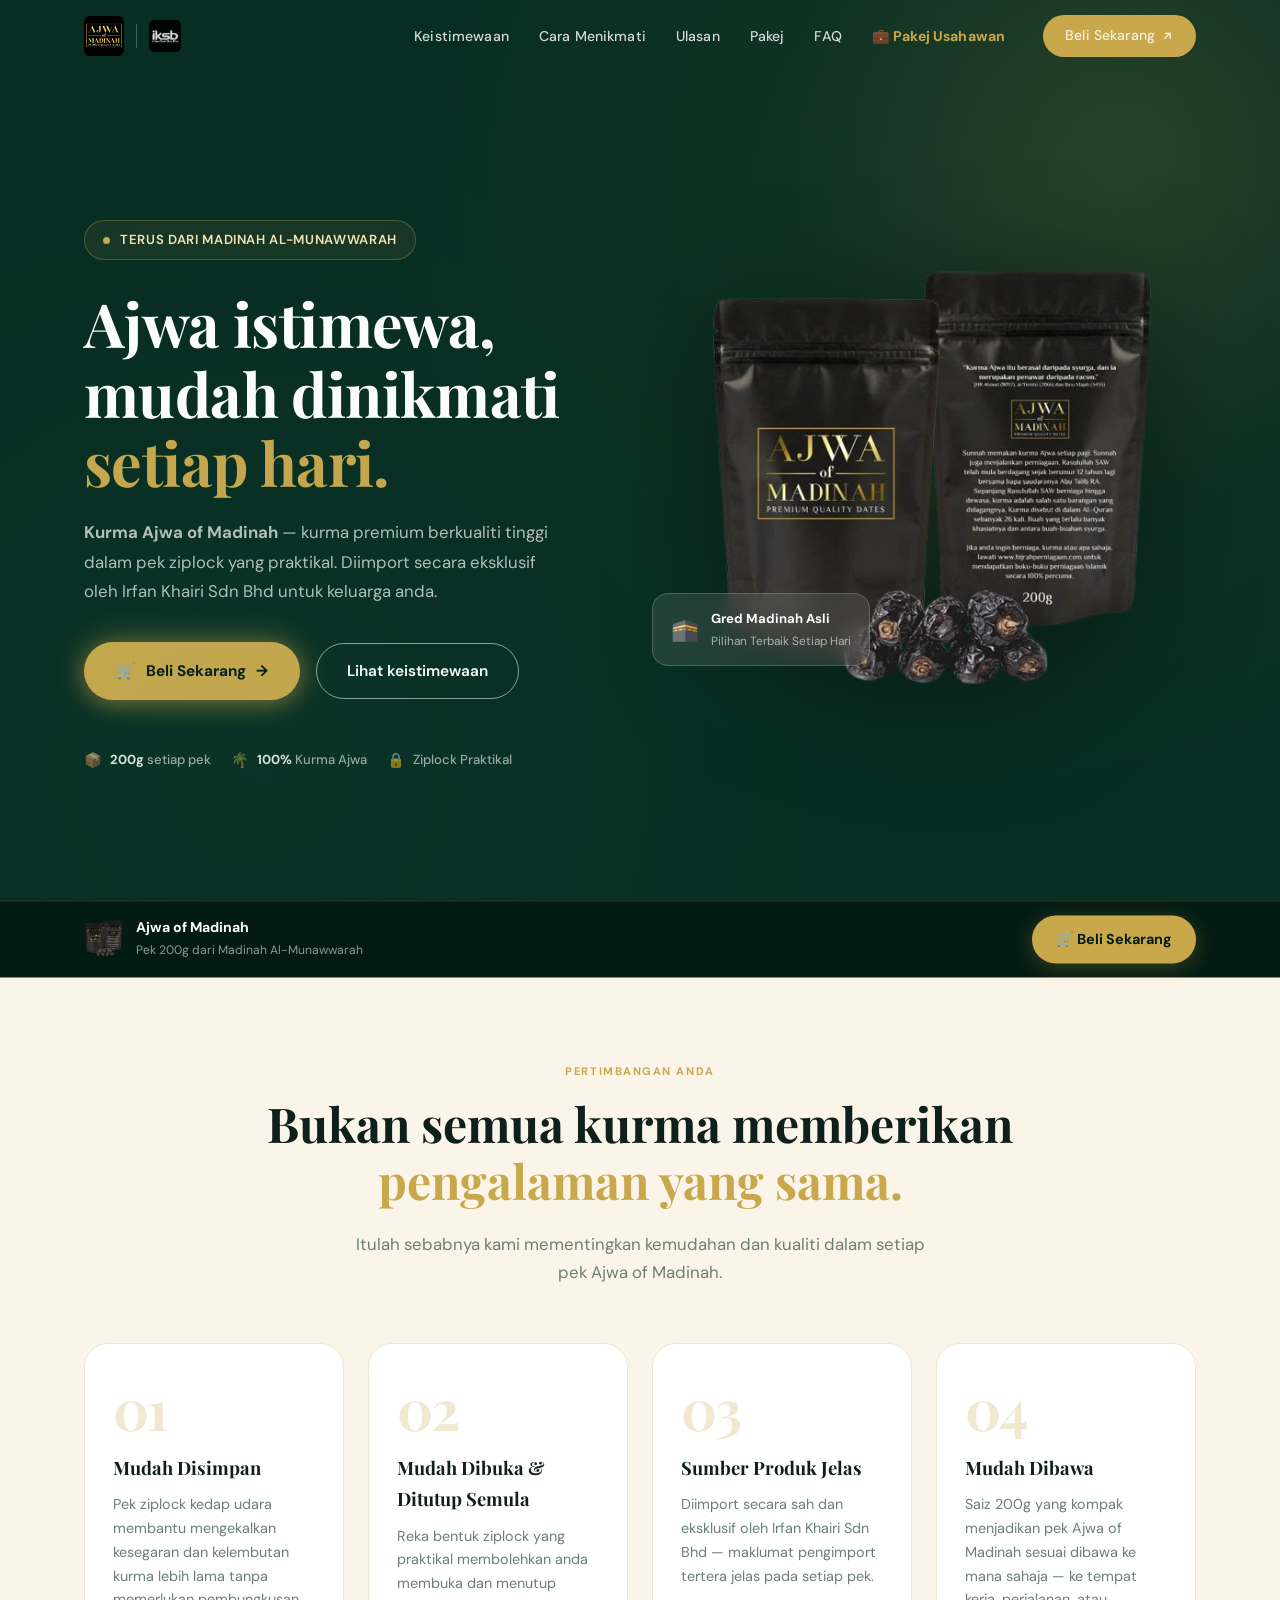
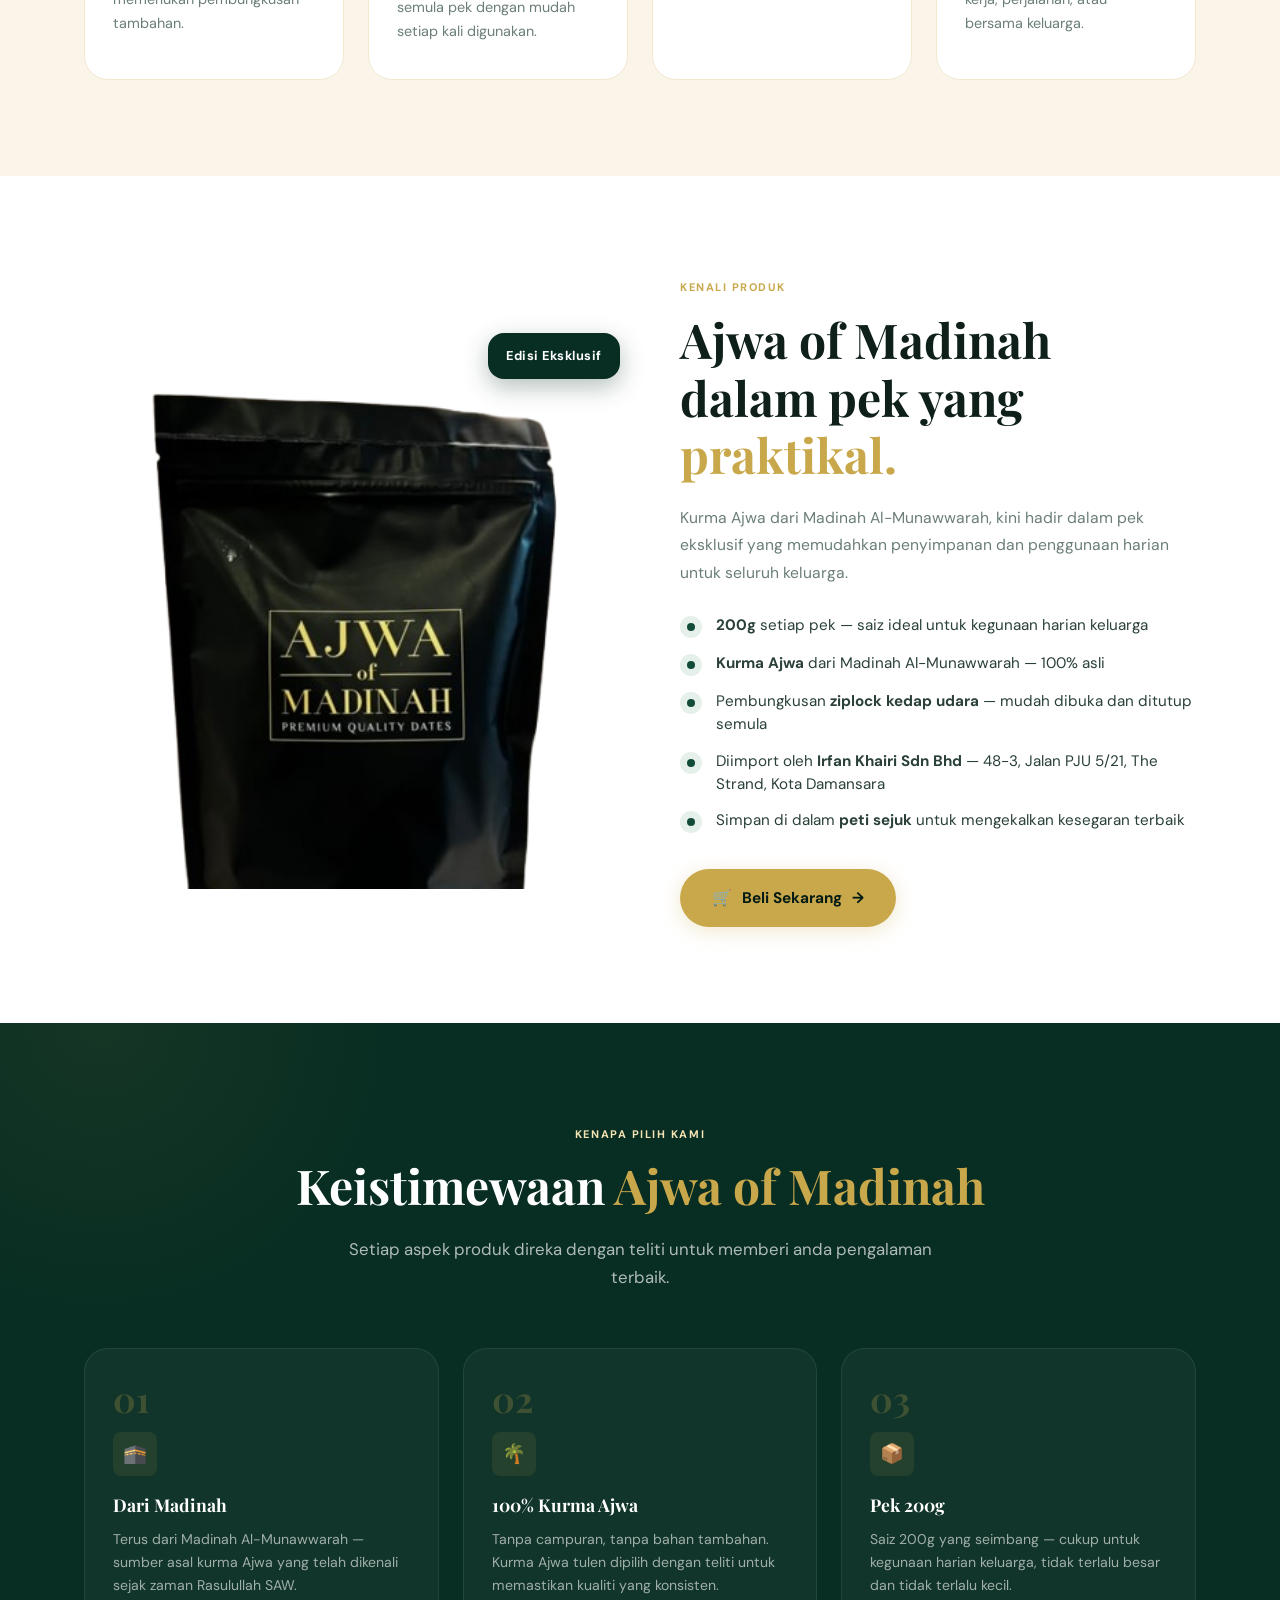
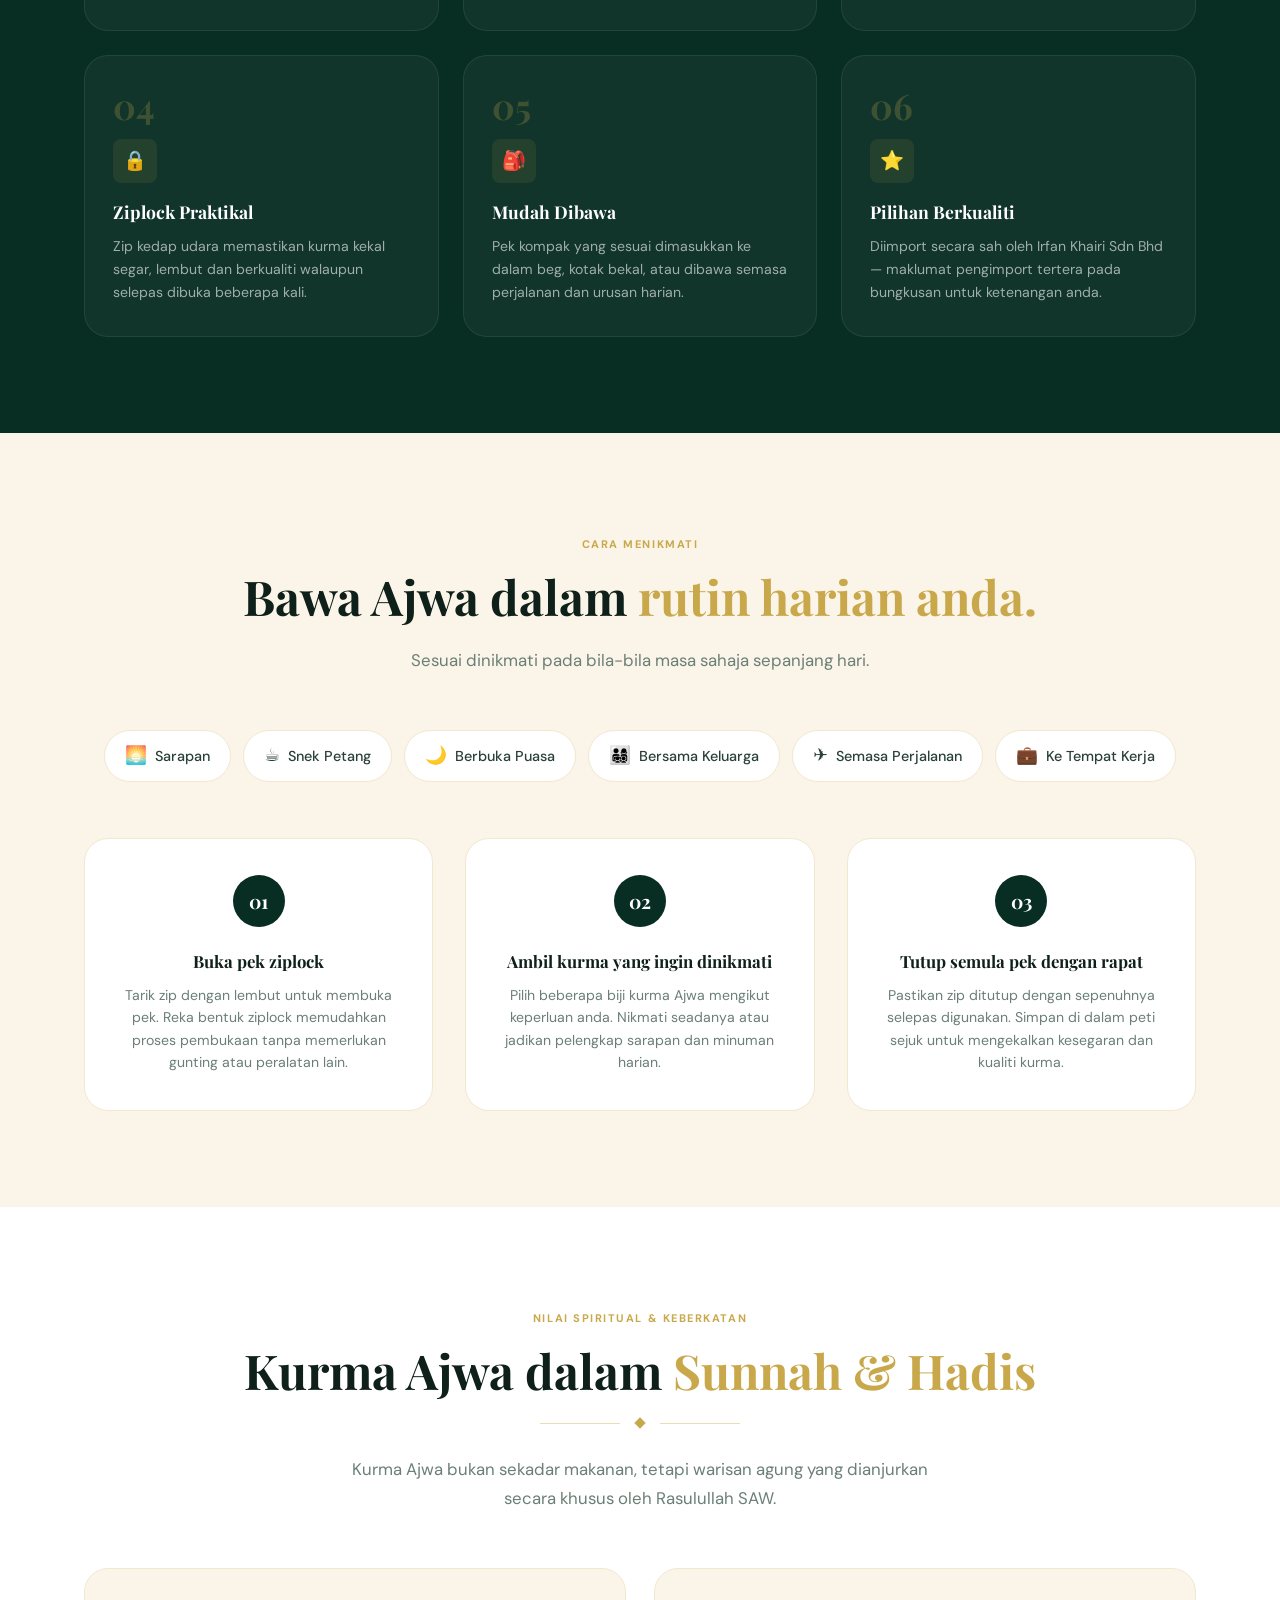
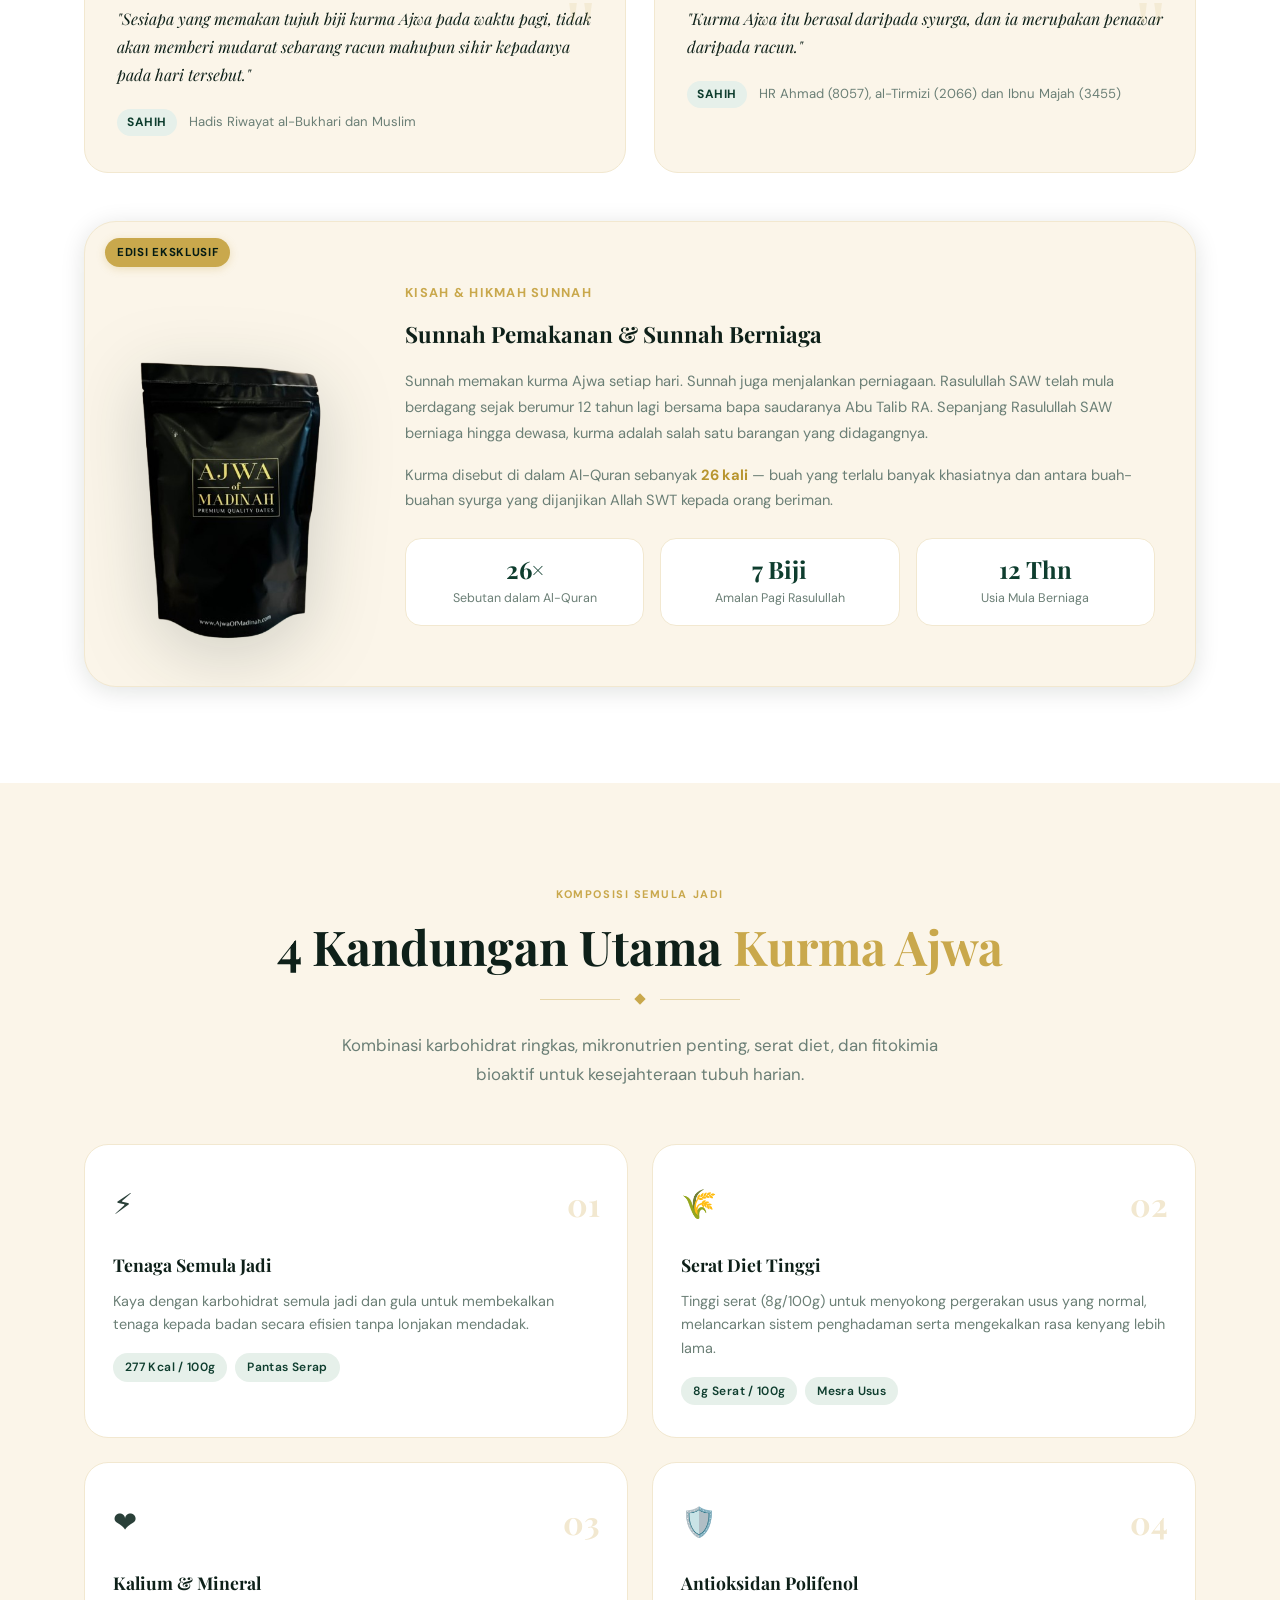
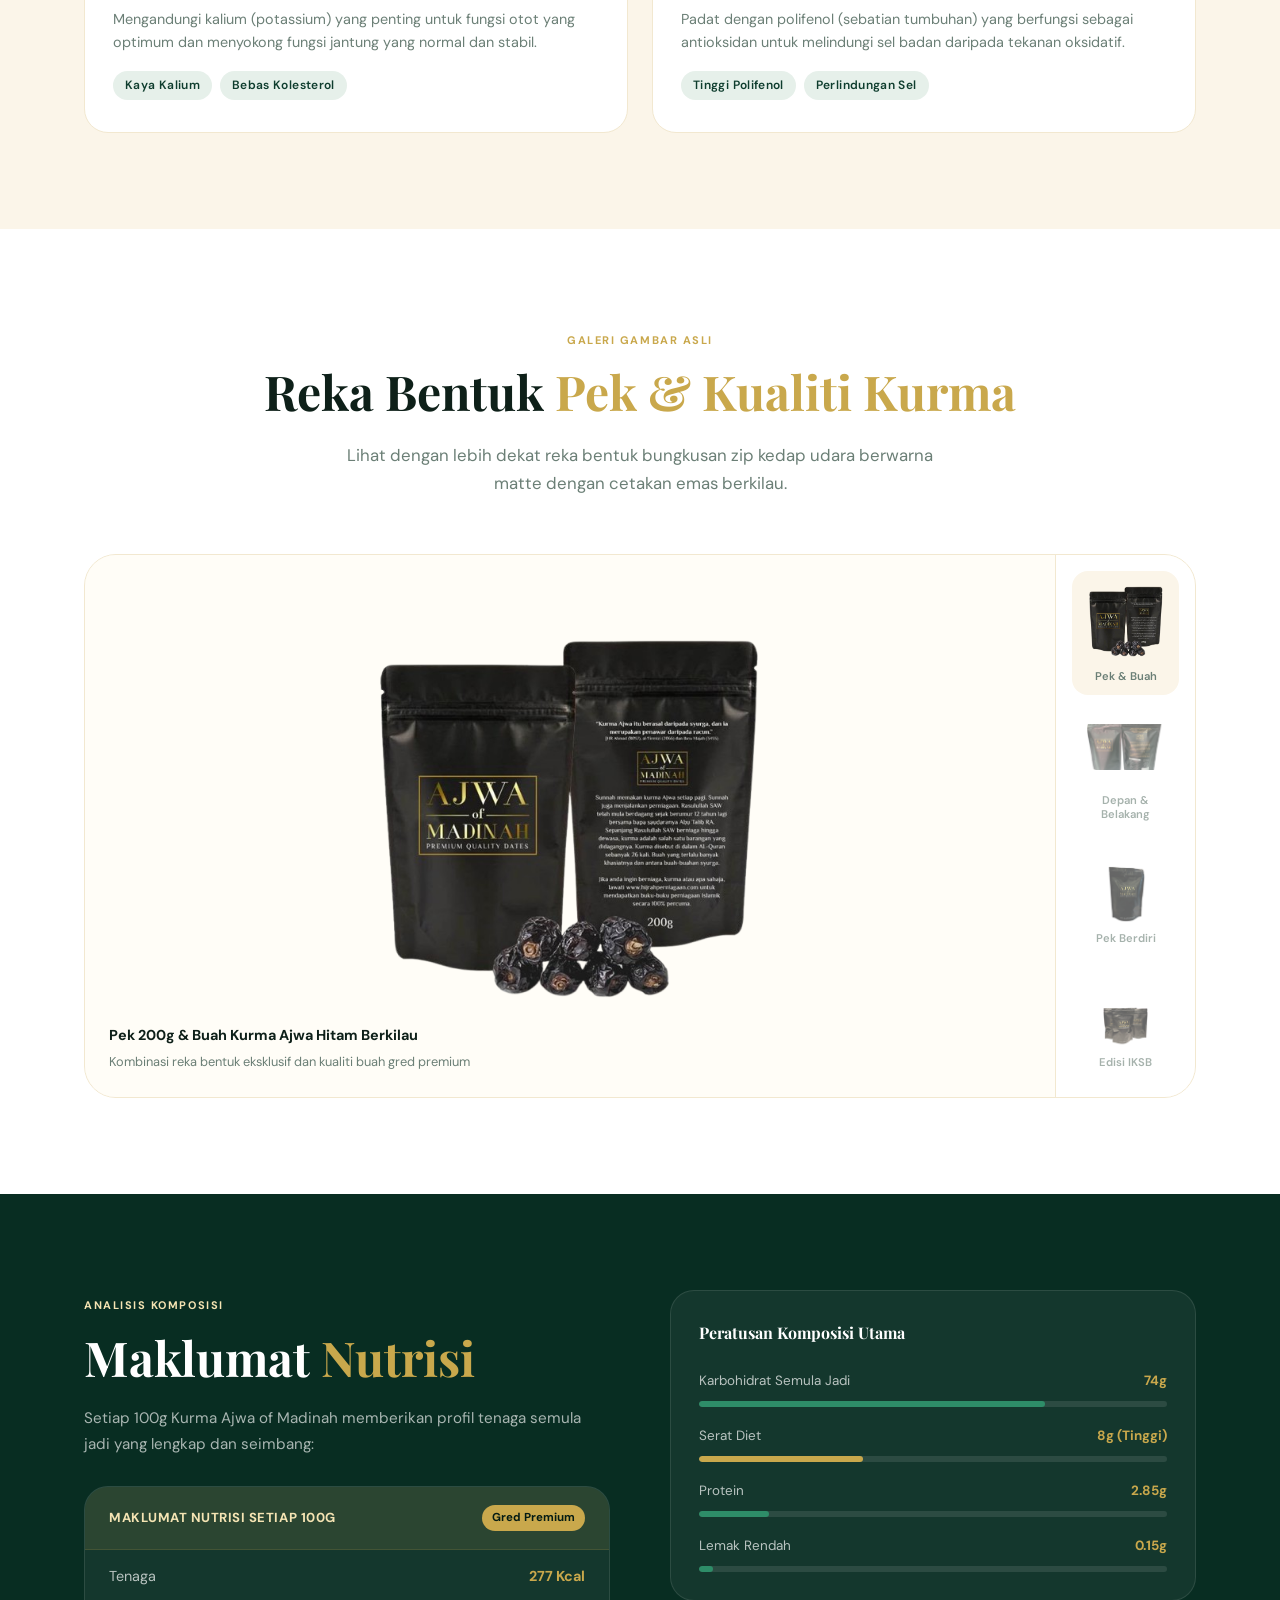
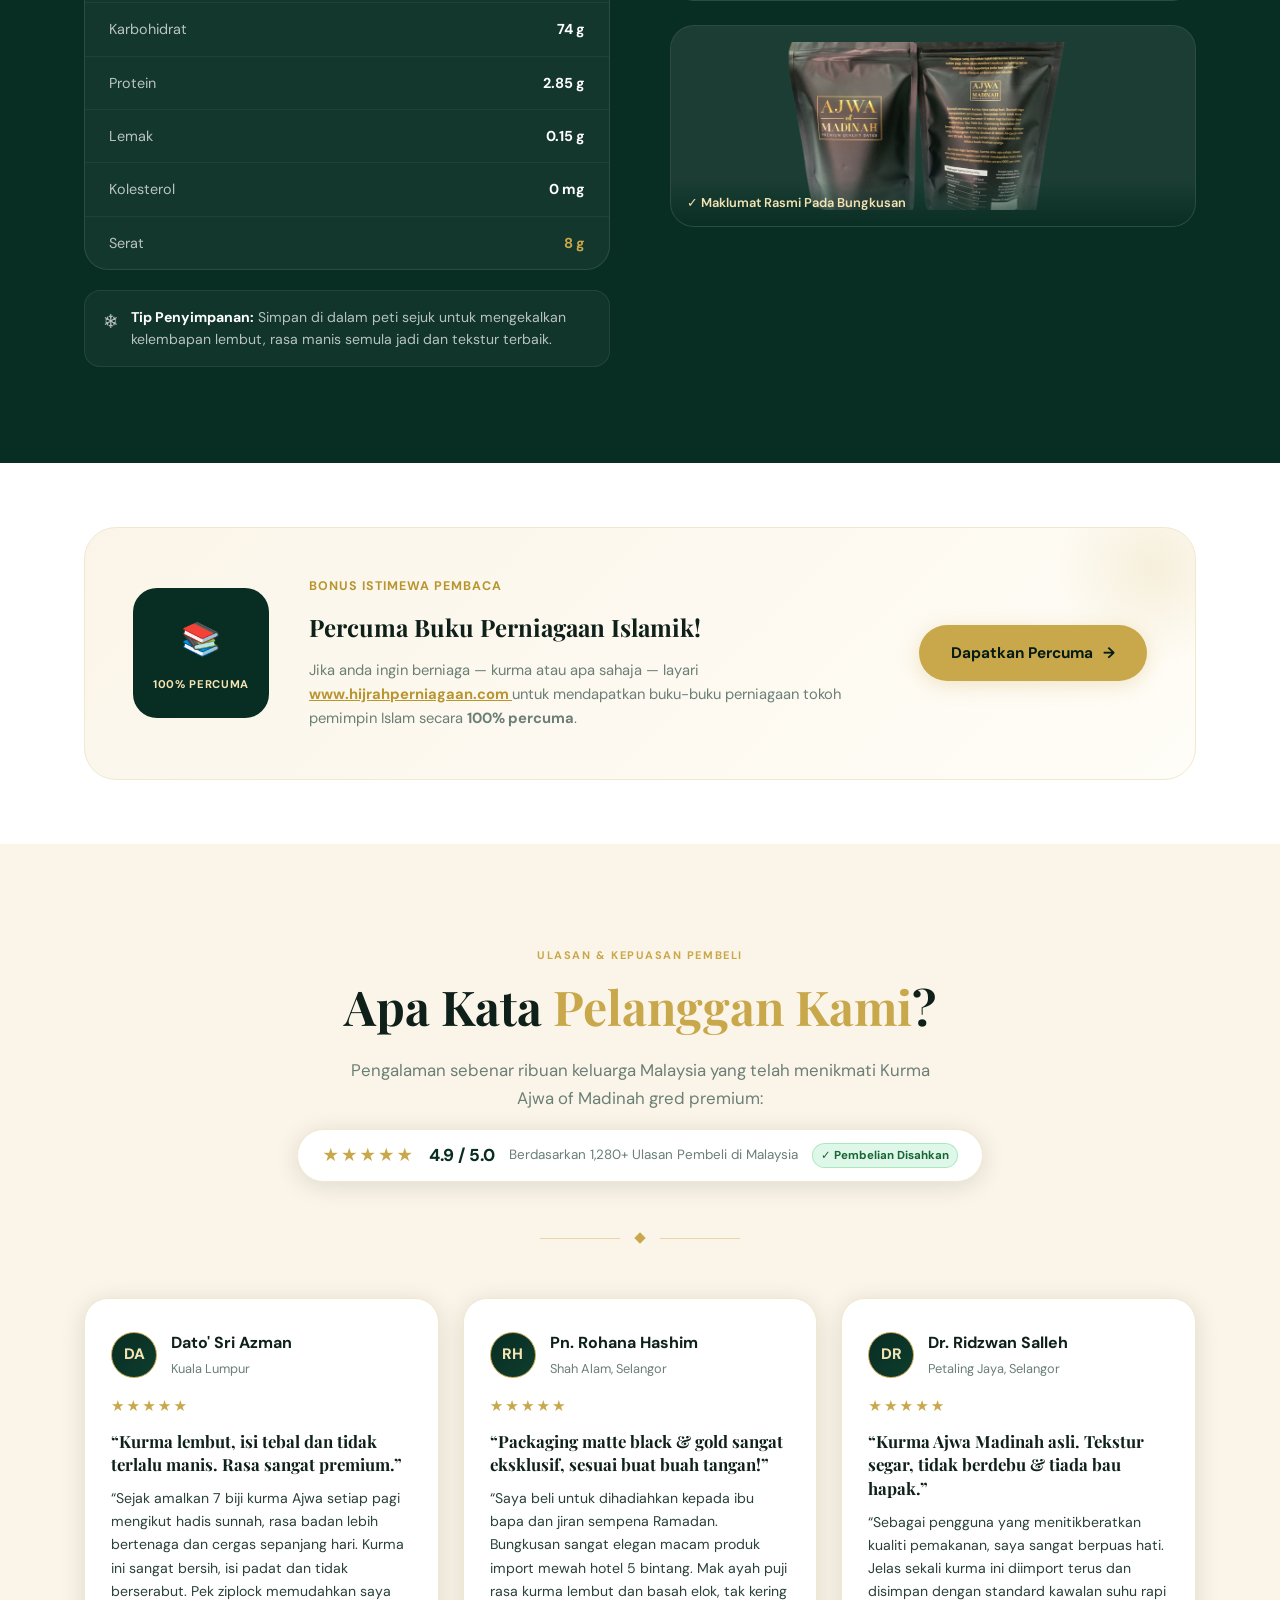
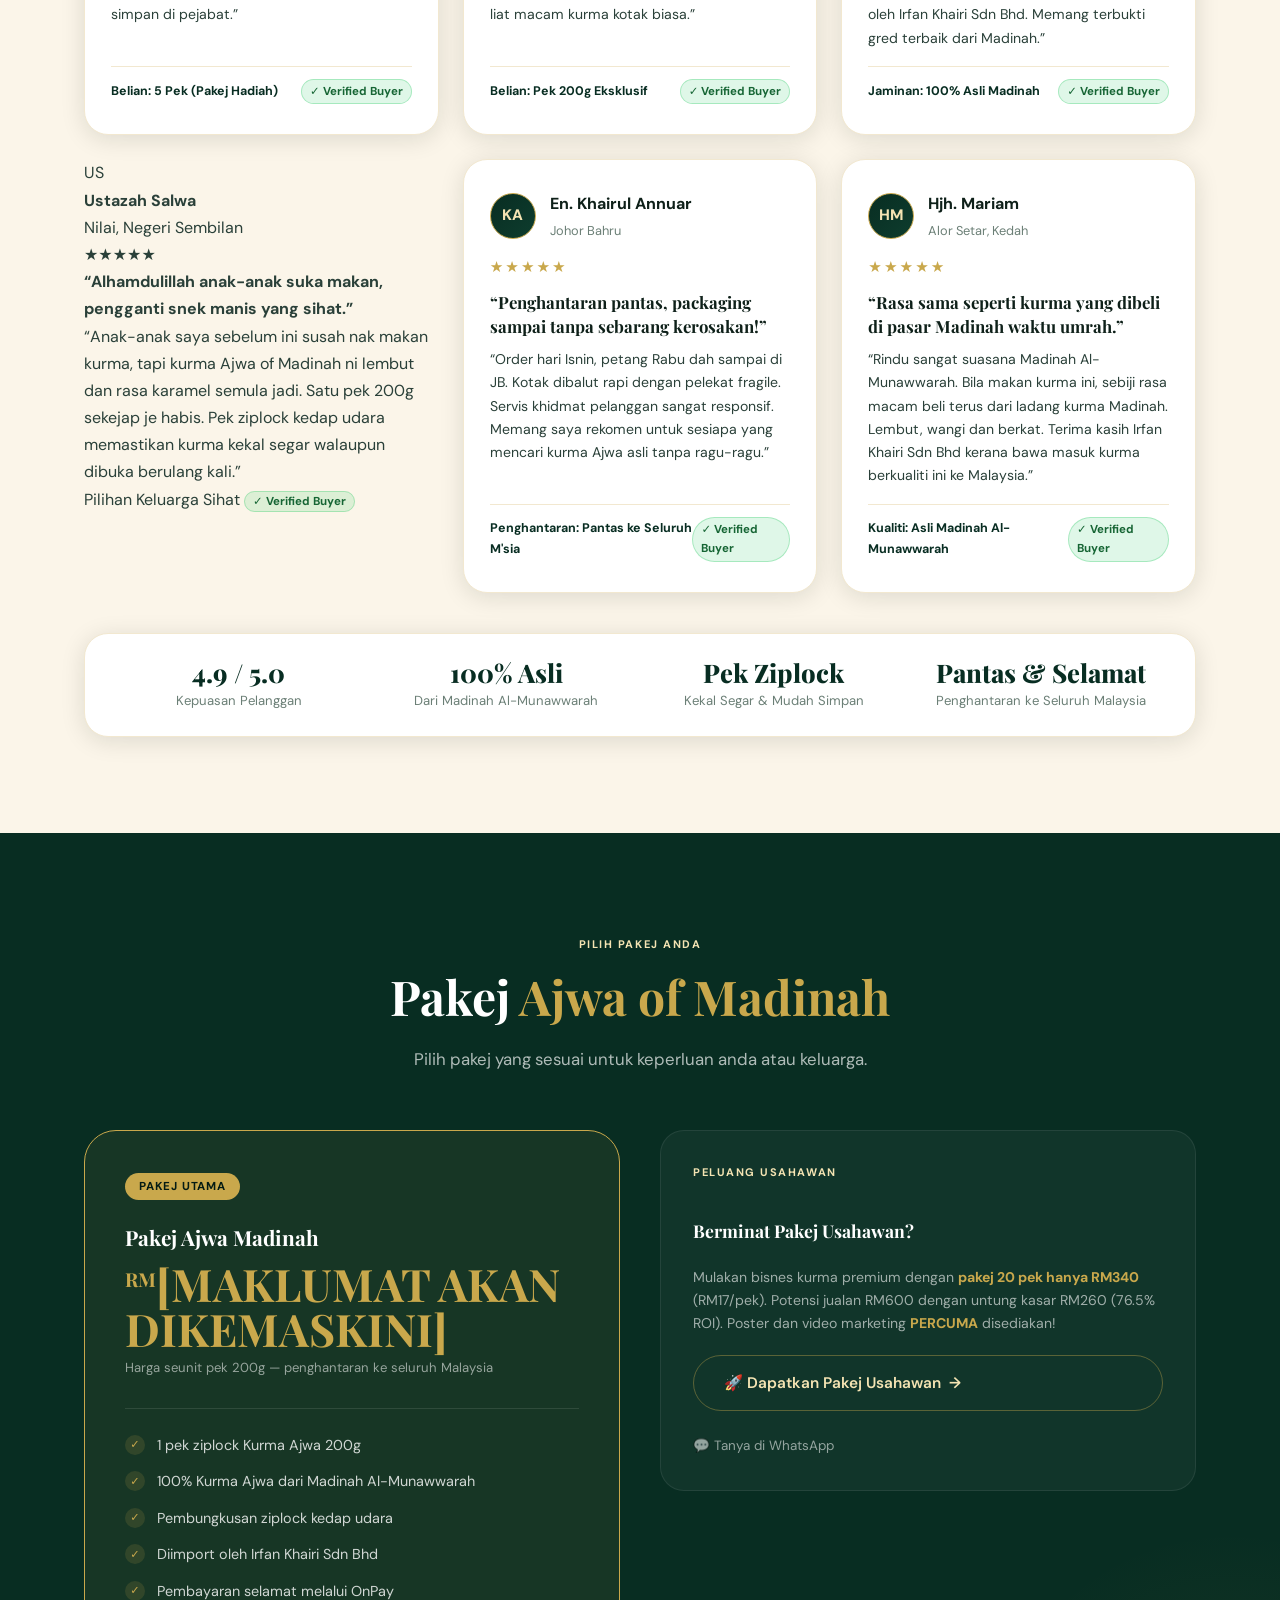
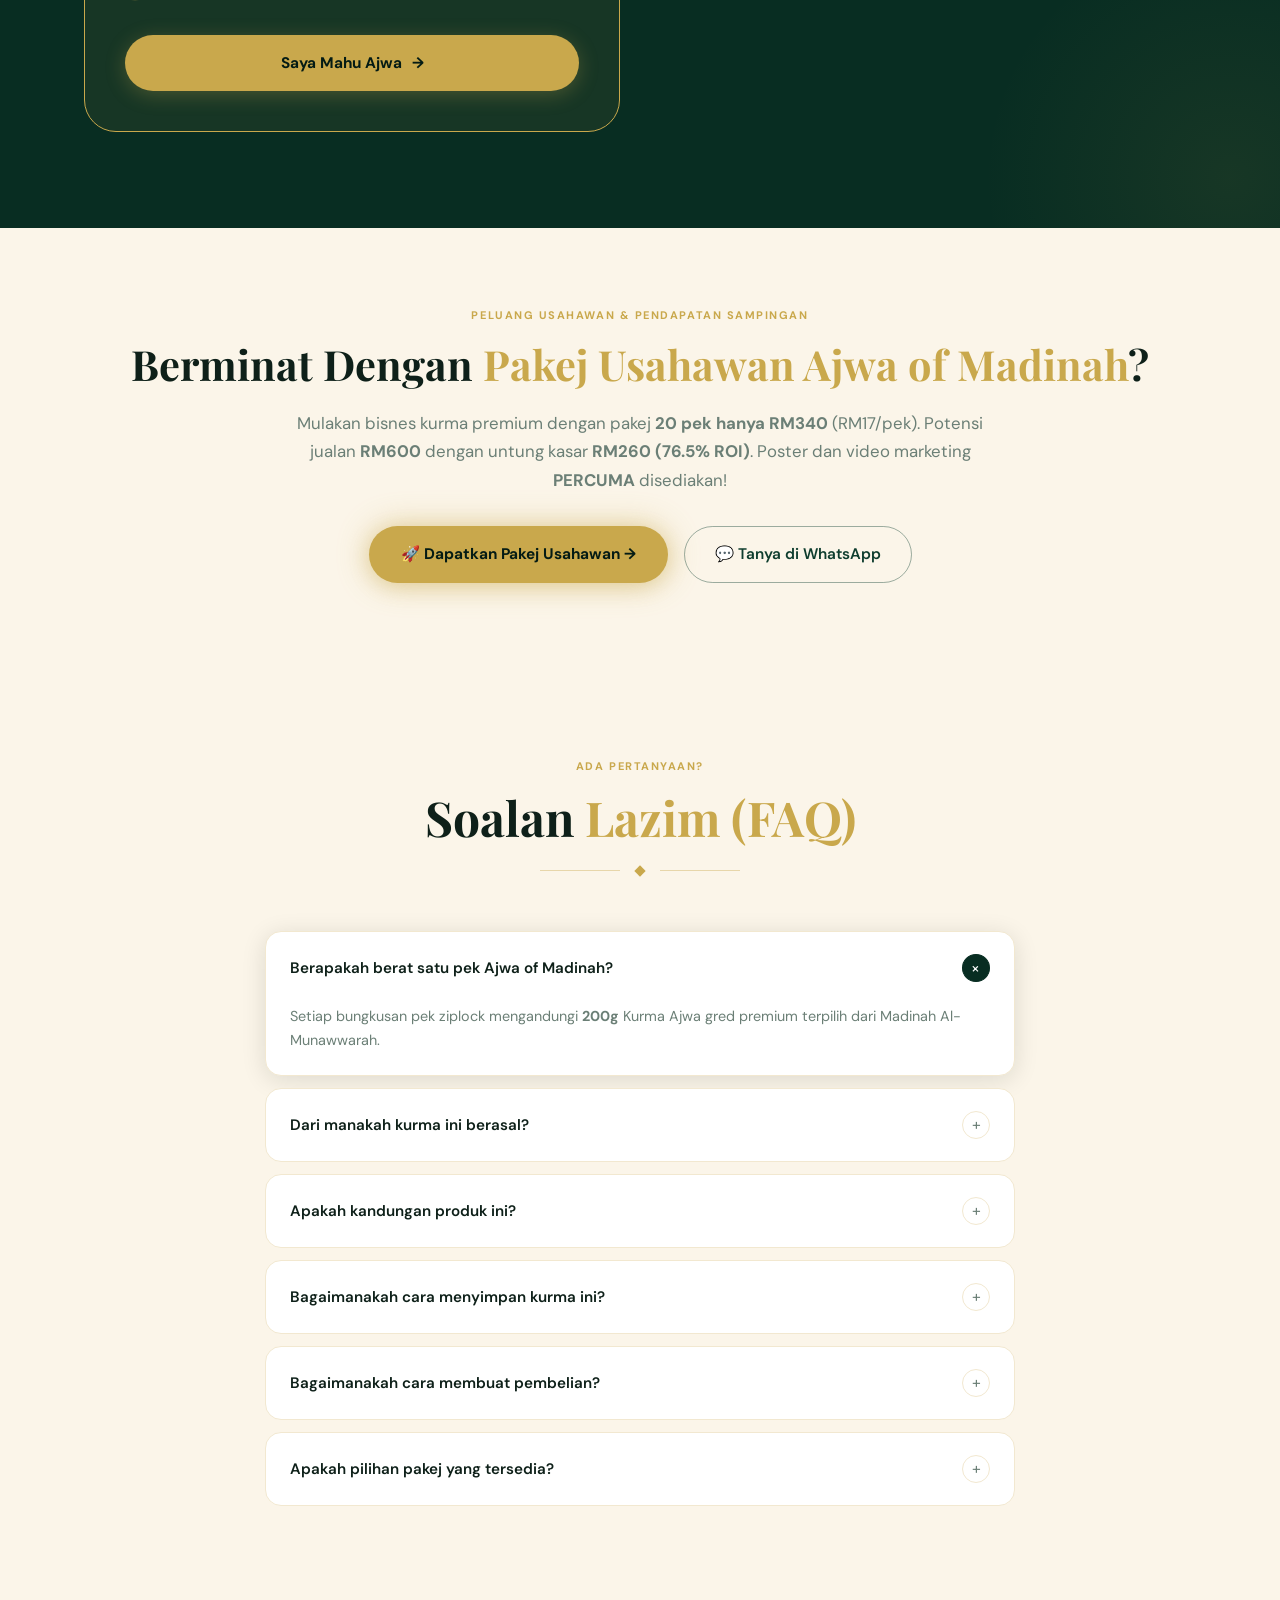
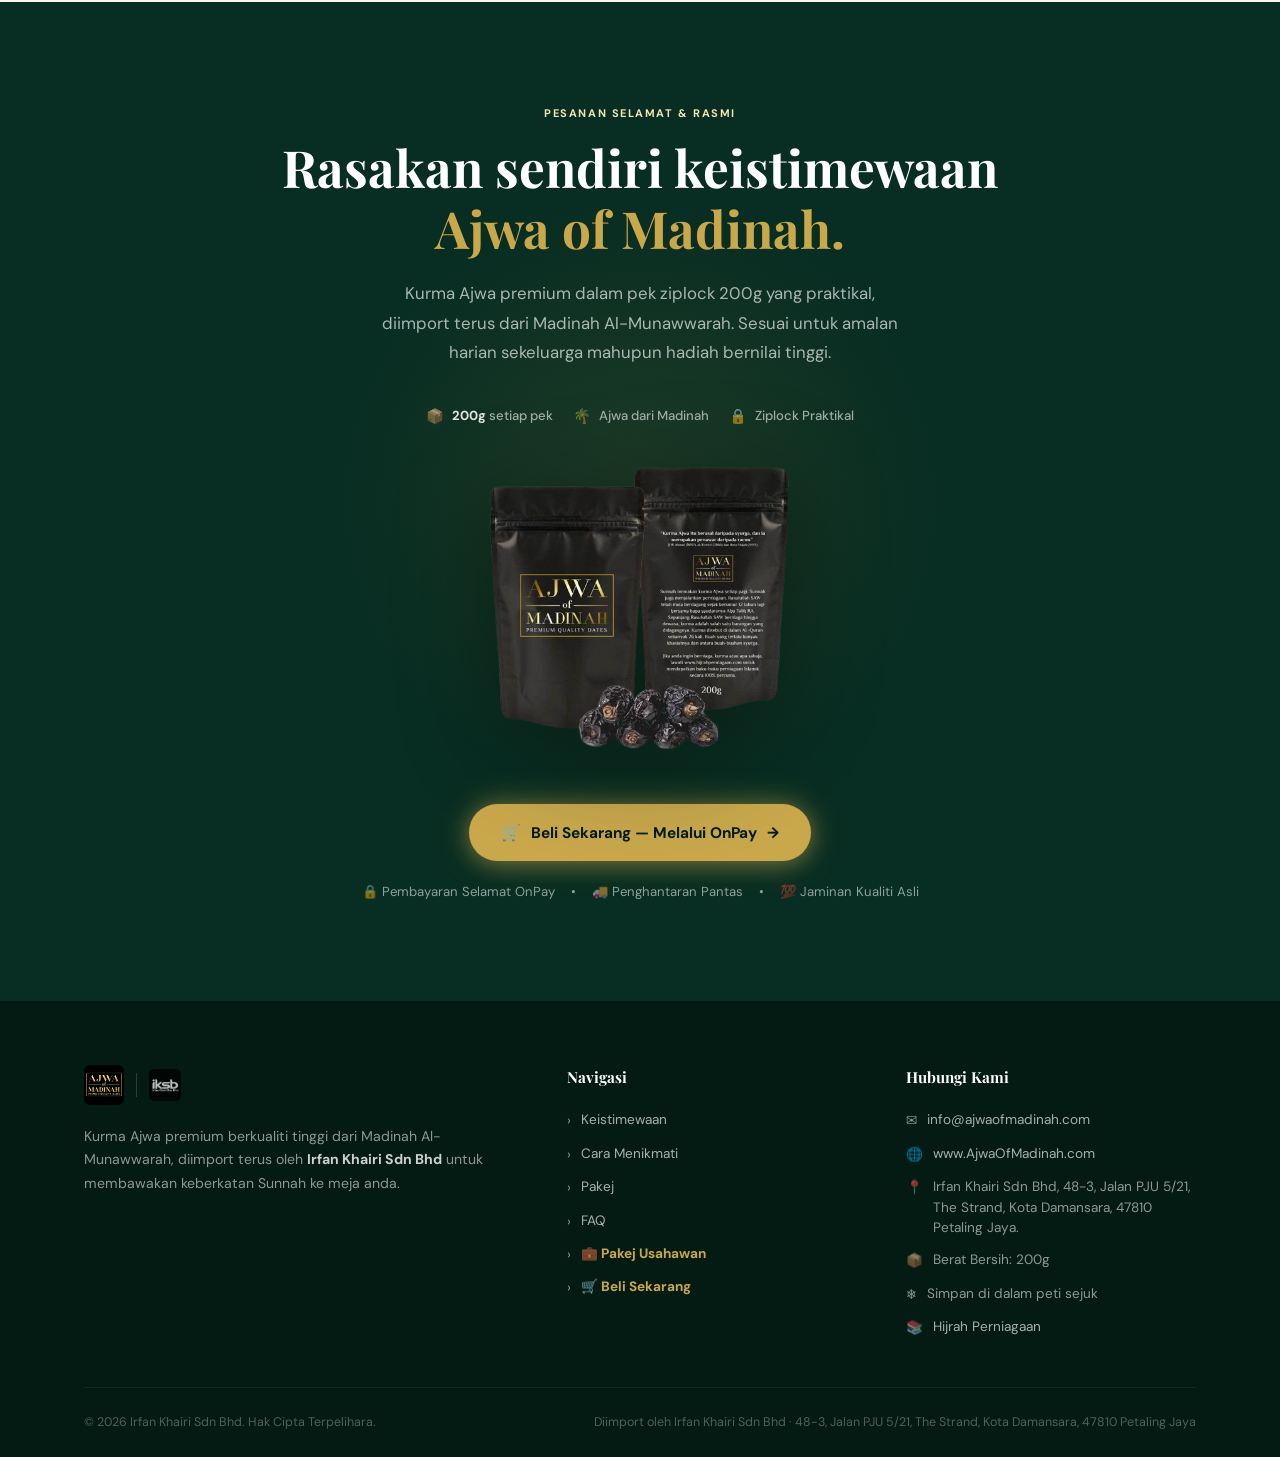
==== commit 36a2b551: "Add customer and entrepreneur reviews/testimonials section to index.html and pakej-usahawan.html" ====
--- a/index.html
+++ b/index.html
@@ -23,7 +23,7 @@
   <link rel="preconnect" href="https://fonts.gstatic.com" crossorigin />
   <link href="https://fonts.googleapis.com/css2?family=DM+Sans:ital,opsz,wght@0,9..40,300;0,9..40,400;0,9..40,500;0,9..40,600;0,9..40,700;1,9..40,400&family=Playfair+Display:ital,wght@0,400;0,600;0,700;0,800;1,400;1,600&display=swap" rel="stylesheet">
 
-  <link rel="stylesheet" href="css/style.css?v=31" />
+  <link rel="stylesheet" href="css/style.css?v=32" />
 </head>
 <body>
 
@@ -49,6 +49,7 @@
       <ul class="nav-links" id="nav-desktop">
         <li><a href="#keistimewaan">Keistimewaan</a></li>
         <li><a href="#cara-menikmati">Cara Menikmati</a></li>
+        <li><a href="#testimoni">Ulasan</a></li>
         <li><a href="#pakej">Pakej</a></li>
         <li><a href="#soalan">FAQ</a></li>
         <li><a href="pakej-usahawan.html" class="gold-highlight" style="font-weight:700;">💼 Pakej Usahawan</a></li>
@@ -76,6 +77,7 @@
   <div class="nav-mobile-inner">
     <a href="#keistimewaan" class="mobile-link">Keistimewaan</a>
     <a href="#cara-menikmati" class="mobile-link">Cara Menikmati</a>
+    <a href="#testimoni" class="mobile-link">Ulasan Pelanggan</a>
     <a href="#pakej" class="mobile-link">Pakej</a>
     <a href="#soalan" class="mobile-link">FAQ</a>
     <a href="pakej-usahawan.html" class="mobile-link gold-highlight">💼 Pakej Usahawan</a>
@@ -808,6 +810,193 @@
       </div>
 
     </div>
+  </div>
+</section>
+
+
+<!-- ═══════════════════════════════════════════════════════════
+     ULASAN & TESTIMONI PELANGGAN
+     ═══════════════════════════════════════════════════════════ -->
+<section id="testimoni" aria-label="Ulasan dan Testimoni Pelanggan Ajwa of Madinah">
+  <div class="container text-center">
+
+    <div class="section-head text-center reveal d-1">
+      <span class="section-tag">Ulasan &amp; Kepuasan Pembeli</span>
+      <h2 class="section-title">
+        Apa Kata <span class="gold-shimmer">Pelanggan Kami</span>?
+      </h2>
+      <p class="section-desc">
+        Pengalaman sebenar ribuan keluarga Malaysia yang telah menikmati Kurma Ajwa of Madinah gred premium:
+      </p>
+
+      <!-- Rating summary badge -->
+      <div class="reviews-rating-bar light-theme reveal d-2">
+        <span class="rating-stars" aria-label="5 daripada 5 bintang">★★★★★</span>
+        <span class="rating-score">4.9 / 5.0</span>
+        <span class="rating-count">Berdasarkan 1,280+ Ulasan Pembeli di Malaysia</span>
+        <span class="review-verified light-theme">✓ Pembelian Disahkan</span>
+      </div>
+
+      <div class="gold-divider" aria-hidden="true"><span></span><div class="gold-diamond"></div><span></span></div>
+    </div>
+
+    <!-- Review Grid -->
+    <div class="reviews-grid-main text-left" style="text-align: left;">
+
+      <!-- Review Card 1 -->
+      <div class="review-card-main reveal d-1">
+        <div>
+          <div class="review-card-top">
+            <div class="review-avatar">DA</div>
+            <div class="review-author-info">
+              <h4>Dato' Sri Azman</h4>
+              <div class="review-role">Kuala Lumpur</div>
+            </div>
+          </div>
+          <div class="review-stars">★★★★★</div>
+          <h4 class="review-headline">“Kurma lembut, isi tebal dan tidak terlalu manis. Rasa sangat premium.”</h4>
+          <p class="review-body">
+            “Sejak amalkan 7 biji kurma Ajwa setiap pagi mengikut hadis sunnah, rasa badan lebih bertenaga dan cergas sepanjang hari. Kurma ini sangat bersih, isi padat dan tidak berserabut. Pek ziplock memudahkan saya simpan di pejabat.”
+          </p>
+        </div>
+        <div class="review-footer-badge">
+          <span class="review-metric-pill">Belian: 5 Pek (Pakej Hadiah)</span>
+          <span class="review-verified light-theme">✓ Verified Buyer</span>
+        </div>
+      </div>
+
+      <!-- Review Card 2 -->
+      <div class="review-card-main reveal d-2">
+        <div>
+          <div class="review-card-top">
+            <div class="review-avatar">RH</div>
+            <div class="review-author-info">
+              <h4>Pn. Rohana Hashim</h4>
+              <div class="review-role">Shah Alam, Selangor</div>
+            </div>
+          </div>
+          <div class="review-stars">★★★★★</div>
+          <h4 class="review-headline">“Packaging matte black &amp; gold sangat eksklusif, sesuai buat buah tangan!”</h4>
+          <p class="review-body">
+            “Saya beli untuk dihadiahkan kepada ibu bapa dan jiran sempena Ramadan. Bungkusan sangat elegan macam produk import mewah hotel 5 bintang. Mak ayah puji rasa kurma lembut dan basah elok, tak kering liat macam kurma kotak biasa.”
+          </p>
+        </div>
+        <div class="review-footer-badge">
+          <span class="review-metric-pill">Belian: Pek 200g Eksklusif</span>
+          <span class="review-verified light-theme">✓ Verified Buyer</span>
+        </div>
+      </div>
+
+      <!-- Review Card 3 -->
+      <div class="review-card-main reveal d-3">
+        <div>
+          <div class="review-card-top">
+            <div class="review-avatar">DR</div>
+            <div class="review-author-info">
+              <h4>Dr. Ridzwan Salleh</h4>
+              <div class="review-role">Petaling Jaya, Selangor</div>
+            </div>
+          </div>
+          <div class="review-stars">★★★★★</div>
+          <h4 class="review-headline">“Kurma Ajwa Madinah asli. Tekstur segar, tidak berdebu &amp; tiada bau hapak.”</h4>
+          <p class="review-body">
+            “Sebagai pengguna yang menitikberatkan kualiti pemakanan, saya sangat berpuas hati. Jelas sekali kurma ini diimport terus dan disimpan dengan standard kawalan suhu rapi oleh Irfan Khairi Sdn Bhd. Memang terbukti gred terbaik dari Madinah.”
+          </p>
+        </div>
+        <div class="review-footer-badge">
+          <span class="review-metric-pill">Jaminan: 100% Asli Madinah</span>
+          <span class="review-verified light-theme">✓ Verified Buyer</span>
+        </div>
+      </div>
+
+      <!-- Review Card 4 -->
+      <div class="review-card reveal d-1">
+        <div>
+          <div class="review-card-top">
+            <div class="review-avatar">US</div>
+            <div class="review-author-info">
+              <h4>Ustazah Salwa</h4>
+              <div class="review-role">Nilai, Negeri Sembilan</div>
+            </div>
+          </div>
+          <div class="review-stars">★★★★★</div>
+          <h4 class="review-headline">“Alhamdulillah anak-anak suka makan, pengganti snek manis yang sihat.”</h4>
+          <p class="review-body">
+            “Anak-anak saya sebelum ini susah nak makan kurma, tapi kurma Ajwa of Madinah ni lembut dan rasa karamel semula jadi. Satu pek 200g sekejap je habis. Pek ziplock kedap udara memastikan kurma kekal segar walaupun dibuka berulang kali.”
+          </p>
+        </div>
+        <div class="review-footer-badge">
+          <span class="review-metric-pill">Pilihan Keluarga Sihat</span>
+          <span class="review-verified light-theme">✓ Verified Buyer</span>
+        </div>
+      </div>
+
+      <!-- Review Card 5 -->
+      <div class="review-card-main reveal d-2">
+        <div>
+          <div class="review-card-top">
+            <div class="review-avatar">KA</div>
+            <div class="review-author-info">
+              <h4>En. Khairul Annuar</h4>
+              <div class="review-role">Johor Bahru</div>
+            </div>
+          </div>
+          <div class="review-stars">★★★★★</div>
+          <h4 class="review-headline">“Penghantaran pantas, packaging sampai tanpa sebarang kerosakan!”</h4>
+          <p class="review-body">
+            “Order hari Isnin, petang Rabu dah sampai di JB. Kotak dibalut rapi dengan pelekat fragile. Servis khidmat pelanggan sangat responsif. Memang saya rekomen untuk sesiapa yang mencari kurma Ajwa asli tanpa ragu-ragu.”
+          </p>
+        </div>
+        <div class="review-footer-badge">
+          <span class="review-metric-pill">Penghantaran: Pantas ke Seluruh M'sia</span>
+          <span class="review-verified light-theme">✓ Verified Buyer</span>
+        </div>
+      </div>
+
+      <!-- Review Card 6 -->
+      <div class="review-card-main reveal d-3">
+        <div>
+          <div class="review-card-top">
+            <div class="review-avatar">HM</div>
+            <div class="review-author-info">
+              <h4>Hjh. Mariam</h4>
+              <div class="review-role">Alor Setar, Kedah</div>
+            </div>
+          </div>
+          <div class="review-stars">★★★★★</div>
+          <h4 class="review-headline">“Rasa sama seperti kurma yang dibeli di pasar Madinah waktu umrah.”</h4>
+          <p class="review-body">
+            “Rindu sangat suasana Madinah Al-Munawwarah. Bila makan kurma ini, sebiji rasa macam beli terus dari ladang kurma Madinah. Lembut, wangi dan berkat. Terima kasih Irfan Khairi Sdn Bhd kerana bawa masuk kurma berkualiti ini ke Malaysia.”
+          </p>
+        </div>
+        <div class="review-footer-badge">
+          <span class="review-metric-pill">Kualiti: Asli Madinah Al-Munawwarah</span>
+          <span class="review-verified light-theme">✓ Verified Buyer</span>
+        </div>
+      </div>
+
+    </div>
+
+    <!-- Trust Stats Summary Bar -->
+    <div class="reviews-trust-bar light-theme reveal d-2">
+      <div class="trust-item">
+        <div class="trust-item-val">4.9 / 5.0</div>
+        <div class="trust-item-lbl">Kepuasan Pelanggan</div>
+      </div>
+      <div class="trust-item">
+        <div class="trust-item-val">100% Asli</div>
+        <div class="trust-item-lbl">Dari Madinah Al-Munawwarah</div>
+      </div>
+      <div class="trust-item">
+        <div class="trust-item-val">Pek Ziplock</div>
+        <div class="trust-item-lbl">Kekal Segar &amp; Mudah Simpan</div>
+      </div>
+      <div class="trust-item">
+        <div class="trust-item-val">Pantas &amp; Selamat</div>
+        <div class="trust-item-lbl">Penghantaran ke Seluruh Malaysia</div>
+      </div>
+    </div>
+
   </div>
 </section>
 
--- a/css/style.css
+++ b/css/style.css
@@ -630,6 +630,86 @@
 .bonus-text-area p { font-size: .92rem; color: var(--text-muted); line-height: 1.65; }
 .bonus-link { color: var(--gold-500); font-weight: 700; text-decoration: underline; }
 .bonus-action-area { flex-shrink: 0; }
+
+/* ============================================================
+   CUSTOMER REVIEWS & TESTIMONIALS (#testimoni)
+   ============================================================ */
+#testimoni { background: var(--cream-200); padding-block: var(--section-py); }
+.reviews-rating-bar.light-theme {
+  display: inline-flex;
+  align-items: center;
+  gap: 14px;
+  background: var(--white);
+  border: 1px solid var(--cream-300);
+  padding: 10px 24px;
+  border-radius: 100px;
+  margin: 16px auto 36px;
+  box-shadow: var(--shadow-card);
+  flex-wrap: wrap;
+  justify-content: center;
+}
+.rating-stars { color: var(--gold-400); font-size: 1.15rem; letter-spacing: 2px; }
+.reviews-rating-bar.light-theme .rating-score { font-weight: 800; font-size: 1.08rem; color: var(--green-800); }
+.reviews-rating-bar.light-theme .rating-count { font-size: .84rem; color: var(--text-muted); }
+.review-verified.light-theme {
+  font-size: .72rem;
+  background: rgba(34, 197, 94, 0.14);
+  color: #166534;
+  border: 1px solid rgba(34, 197, 94, 0.3);
+  padding: 2px 8px;
+  border-radius: 100px;
+  font-weight: 700;
+}
+.reviews-grid-main {
+  display: grid;
+  grid-template-columns: repeat(auto-fit, minmax(320px, 1fr));
+  gap: 24px;
+}
+.review-card-main {
+  background: var(--white);
+  border: 1px solid var(--cream-300);
+  border-radius: var(--radius-lg);
+  padding: 30px 26px;
+  display: flex;
+  flex-direction: column;
+  justify-content: space-between;
+  transition: transform var(--transition), box-shadow var(--transition), border-color var(--transition);
+  box-shadow: var(--shadow-card);
+}
+.review-card-main:hover {
+  transform: translateY(-4px);
+  border-color: var(--gold-400);
+  box-shadow: var(--shadow-card-hover);
+}
+.review-card-main .review-card-top { display: flex; align-items: center; gap: 14px; margin-bottom: 14px; }
+.review-card-main .review-avatar {
+  width: 46px; height: 46px; border-radius: 50%;
+  background: linear-gradient(135deg, var(--green-800) 0%, var(--green-700) 100%);
+  color: var(--gold-light);
+  font-weight: 800; font-size: .95rem;
+  display: flex; align-items: center; justify-content: center;
+  flex-shrink: 0;
+  border: 1.5px solid var(--gold-400);
+}
+.review-card-main .review-author-info h4 { font-size: 1rem; font-weight: 700; color: var(--text-dark); margin-bottom: 2px; }
+.review-card-main .review-role { font-size: .8rem; color: var(--text-muted); }
+.review-card-main .review-stars { color: var(--gold-400); font-size: .95rem; margin-bottom: 10px; letter-spacing: 2px; }
+.review-card-main .review-headline { font-family: var(--font-serif); font-size: 1.05rem; font-weight: 700; color: var(--text-dark); line-height: 1.4; margin-bottom: 10px; }
+.review-card-main .review-body { font-size: .88rem; color: var(--text-body); line-height: 1.65; margin-bottom: 16px; flex-grow: 1; }
+.review-card-main .review-footer-badge {
+  display: flex; align-items: center; justify-content: space-between;
+  border-top: 1px solid var(--cream-300); padding-top: 12px;
+  font-size: .78rem; color: var(--text-muted);
+}
+.review-card-main .review-metric-pill { color: var(--green-800); font-weight: 700; }
+.reviews-trust-bar.light-theme {
+  display: grid; grid-template-columns: repeat(auto-fit, minmax(200px, 1fr));
+  gap: 20px; background: var(--white); border: 1px solid var(--cream-300);
+  border-radius: var(--radius-lg); padding: 24px 30px; margin-top: 40px;
+  text-align: center; box-shadow: var(--shadow-card);
+}
+.reviews-trust-bar.light-theme .trust-item-val { font-family: var(--font-serif); font-size: 1.6rem; font-weight: 800; color: var(--green-800); line-height: 1.1; margin-bottom: 4px; }
+.reviews-trust-bar.light-theme .trust-item-lbl { font-size: .82rem; color: var(--text-muted); }
 
 /* ============================================================
    PAKEJ (#pakej)
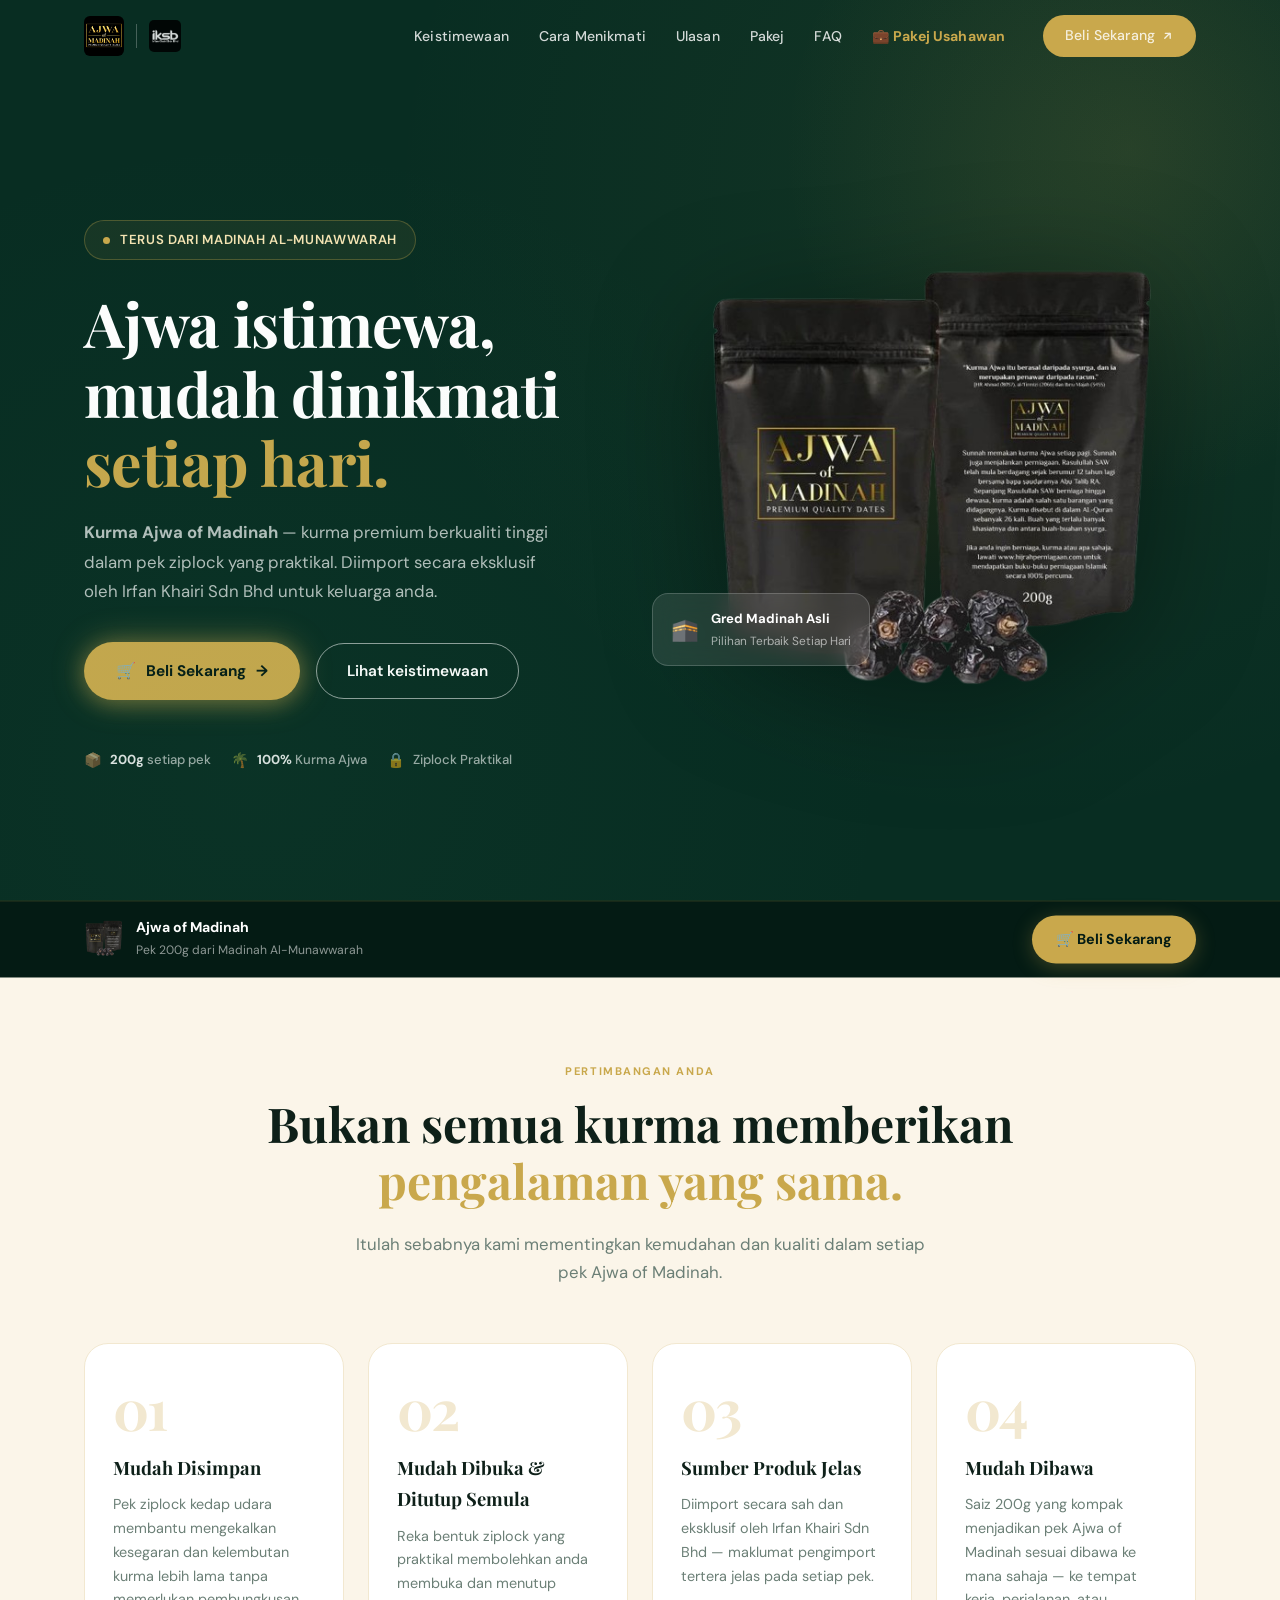
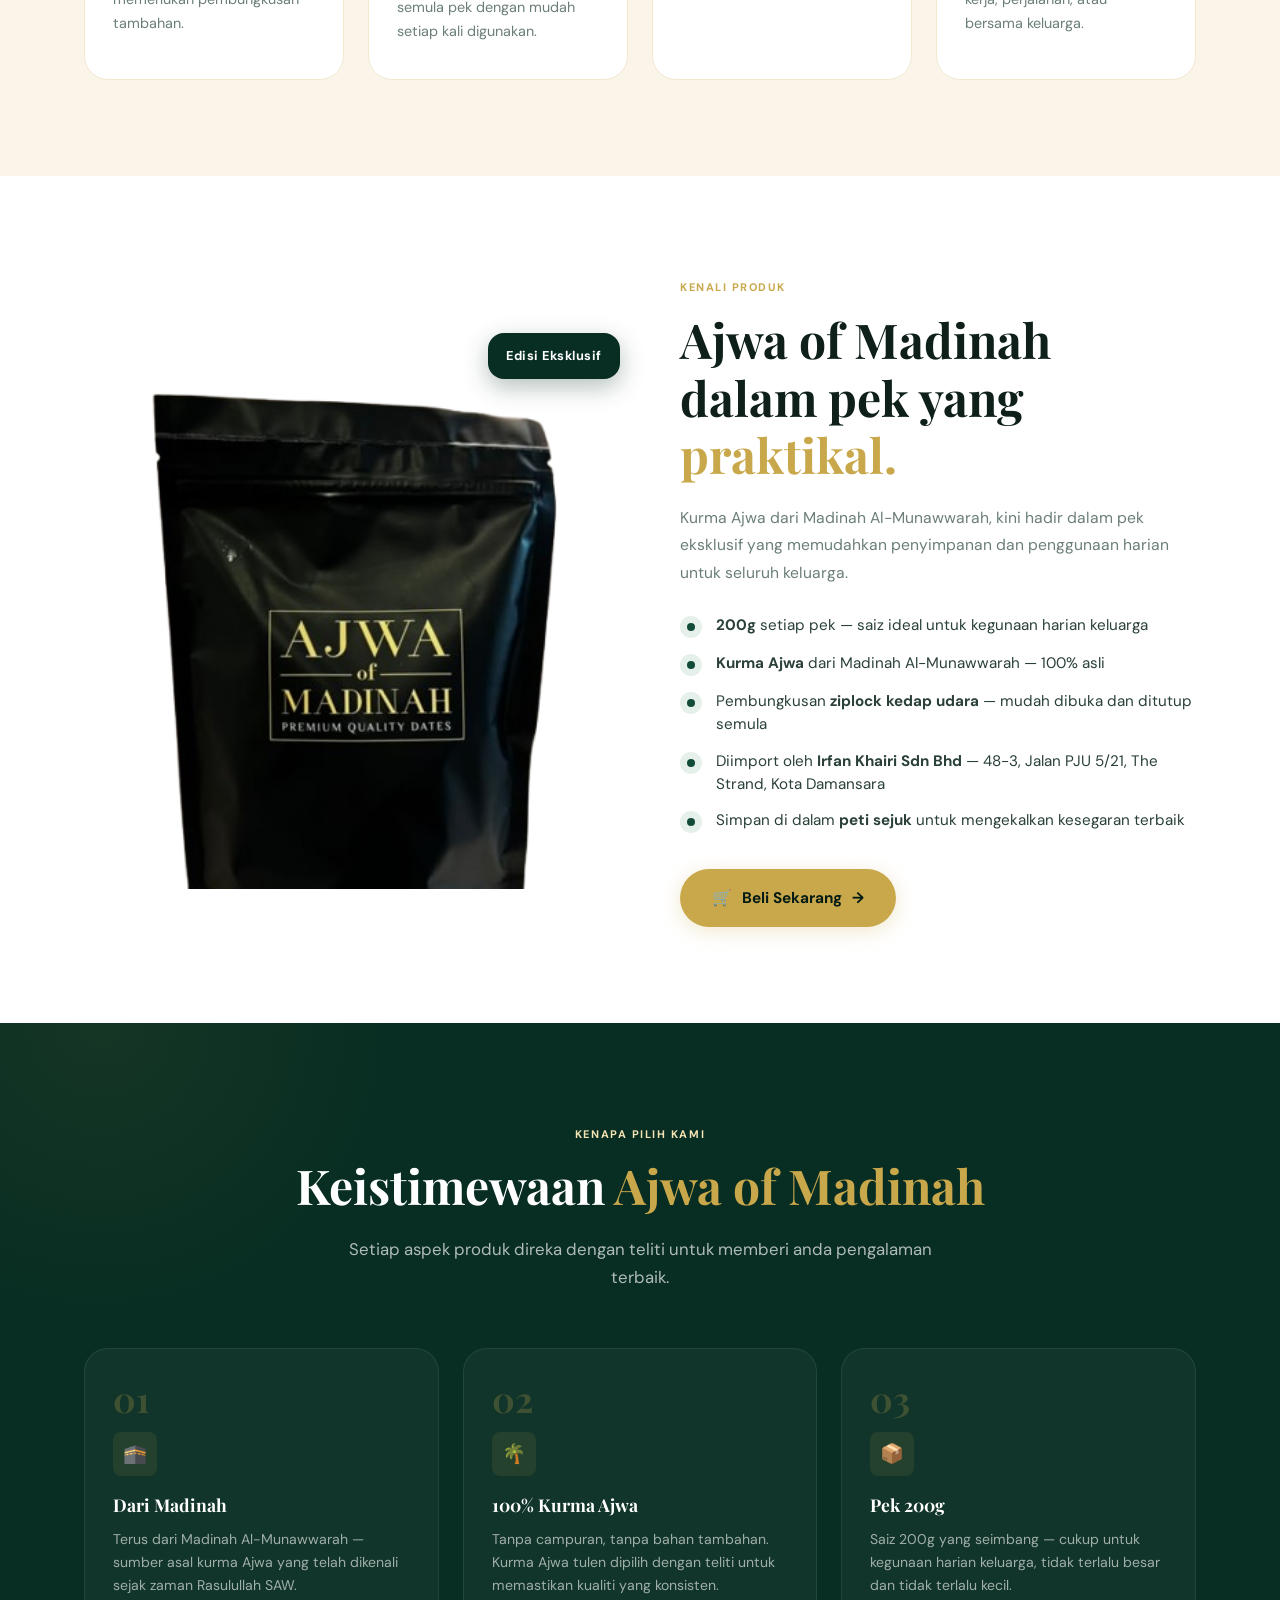
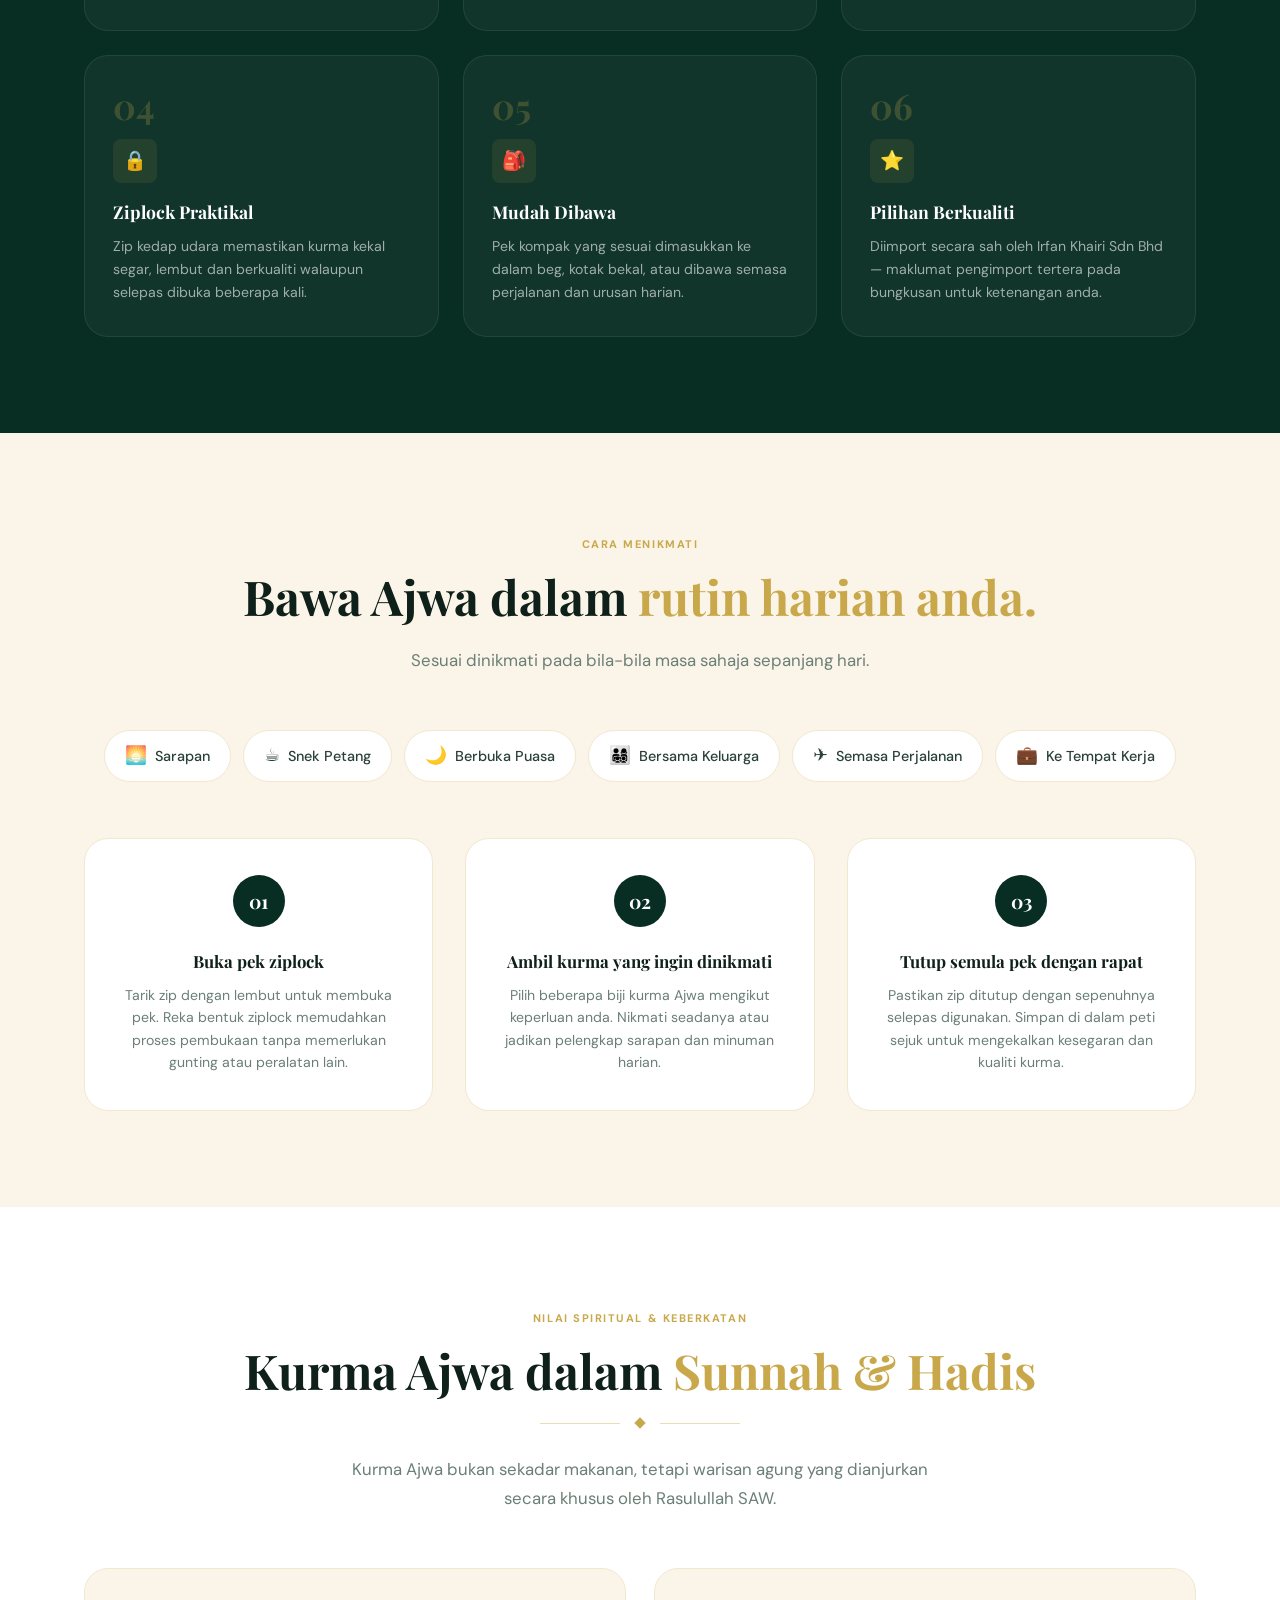
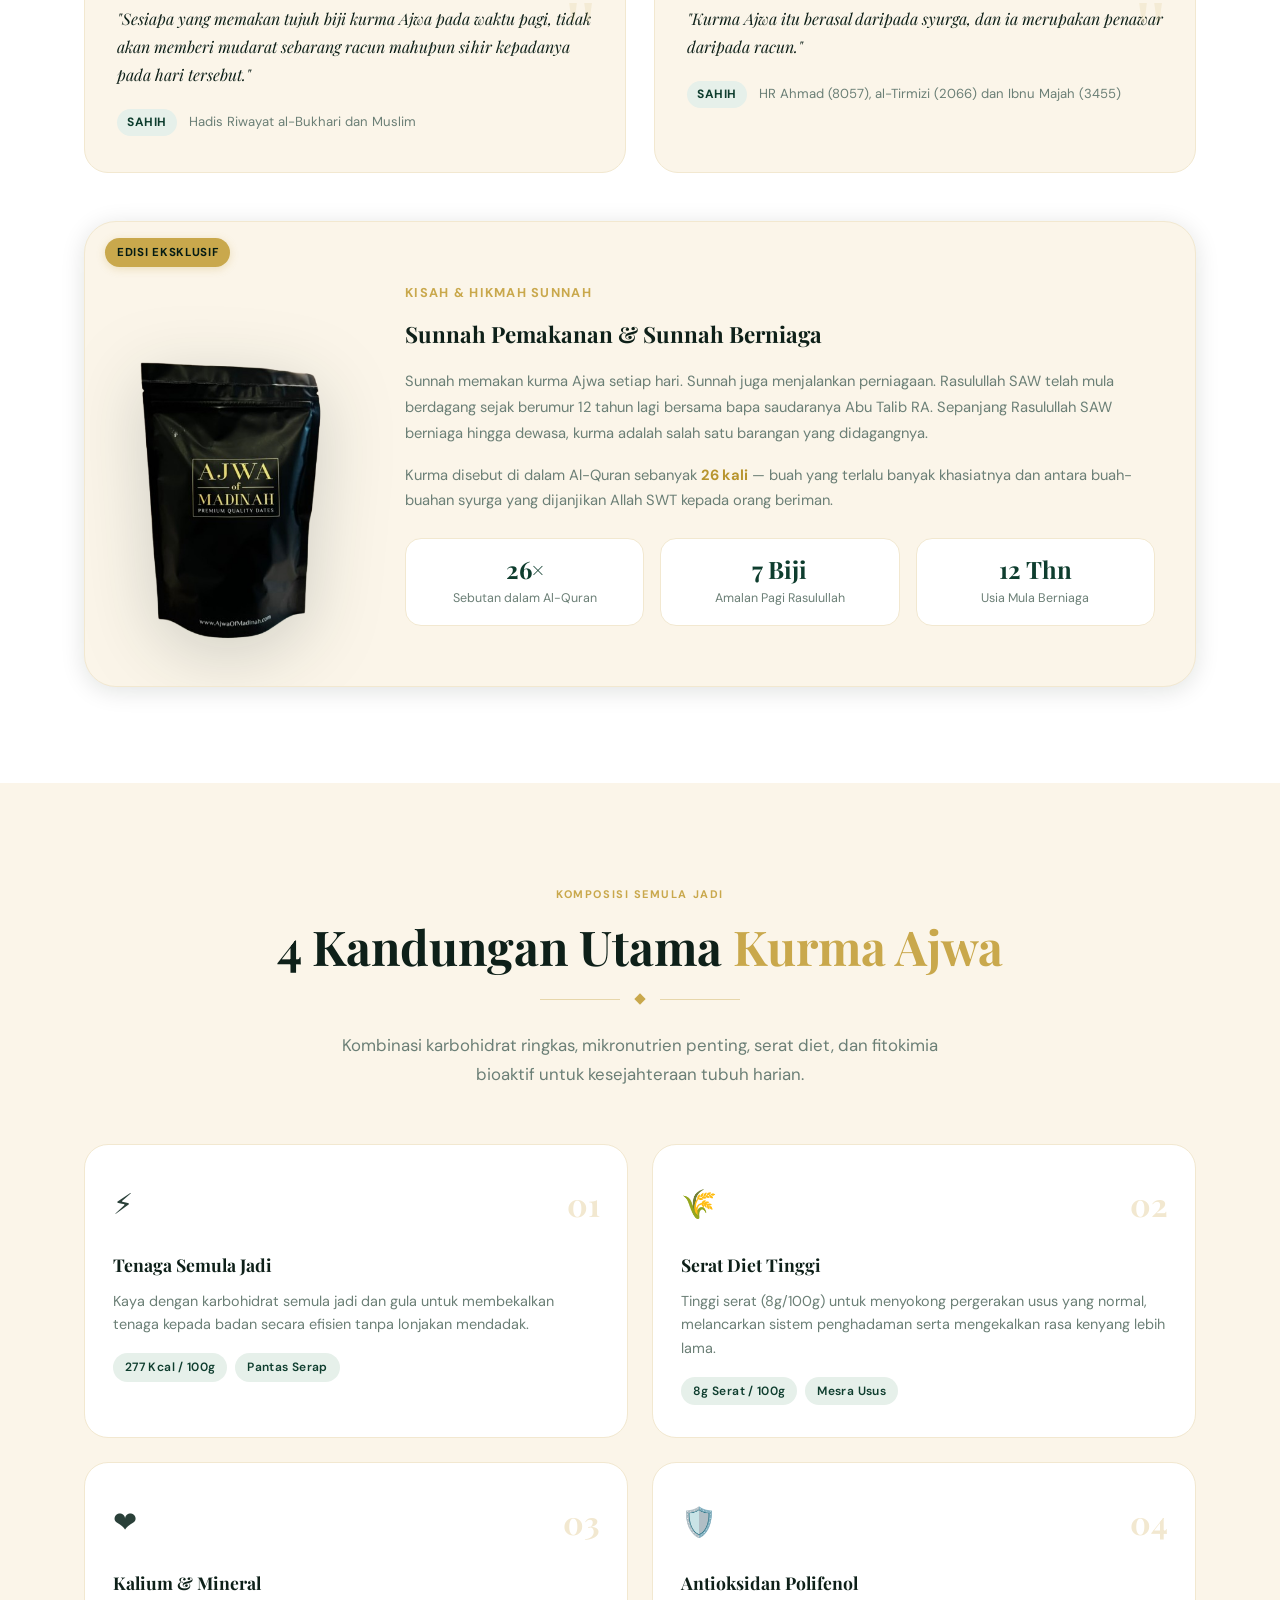
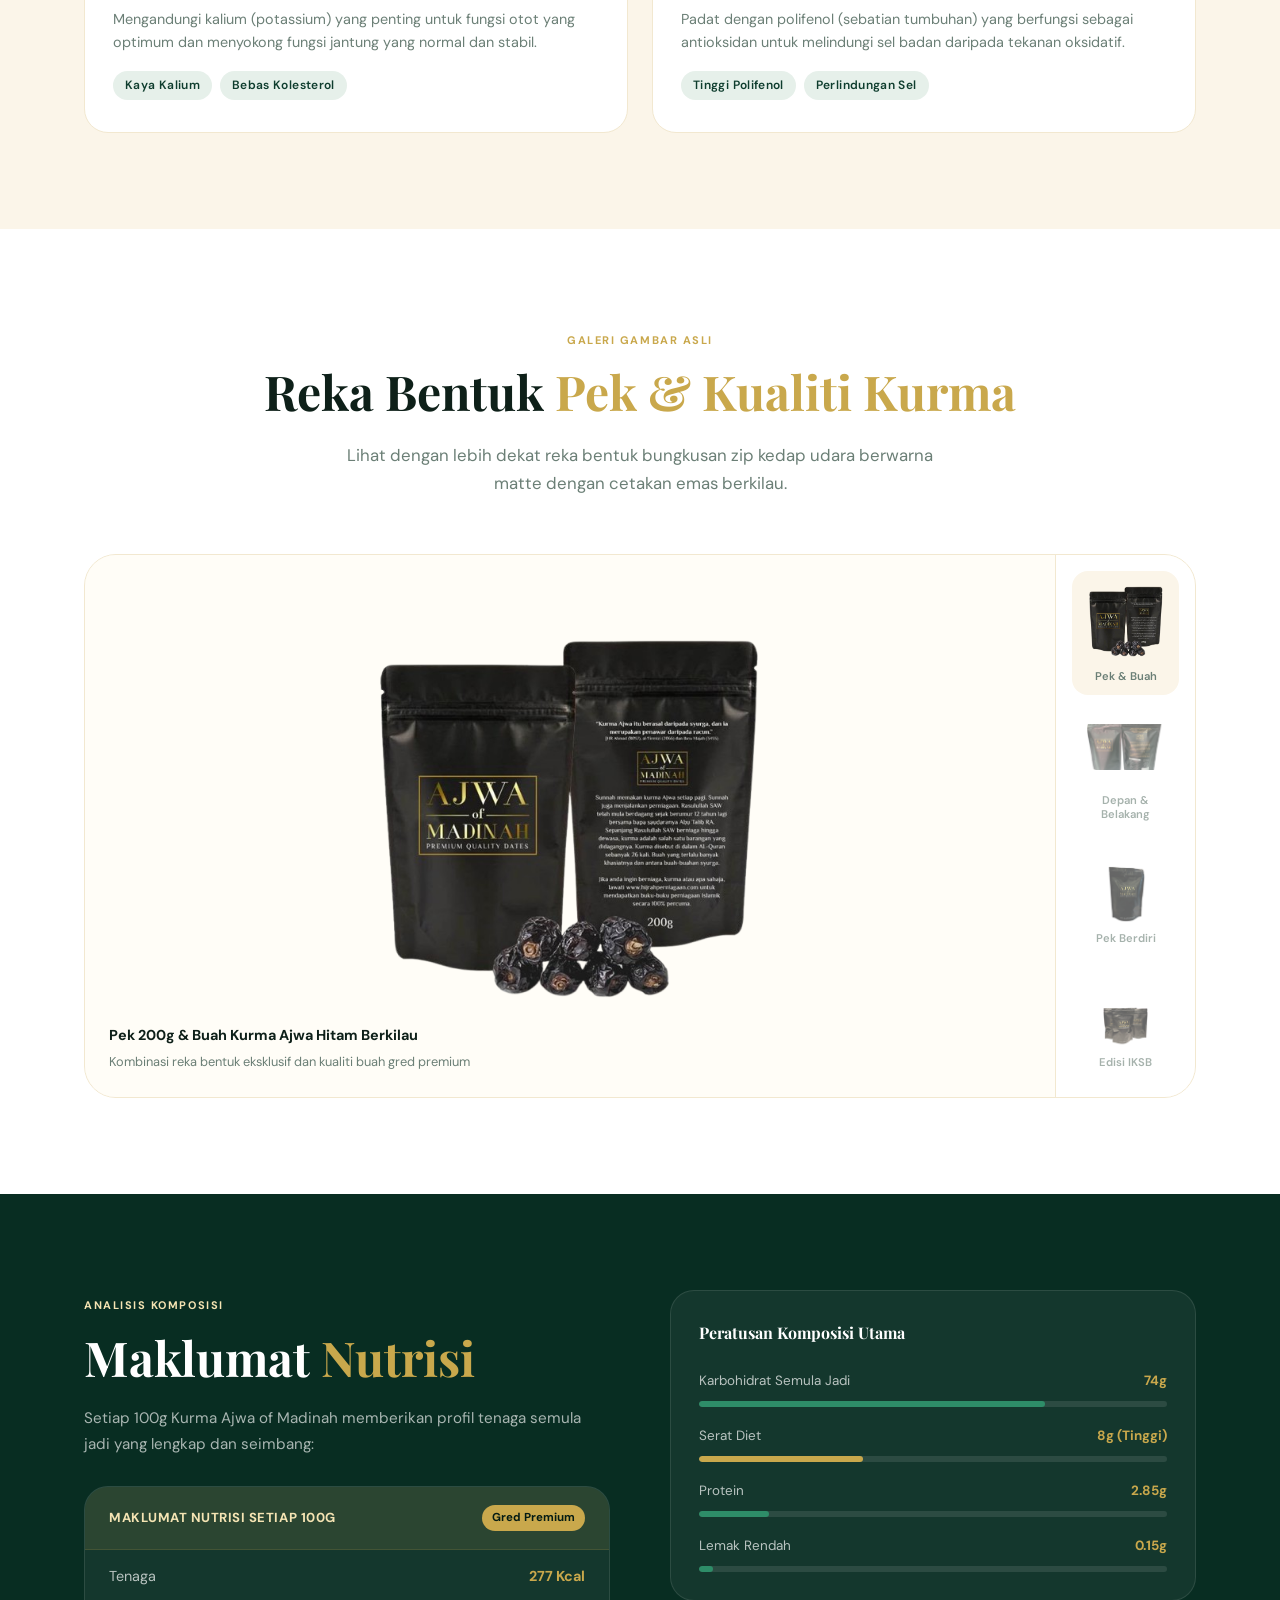
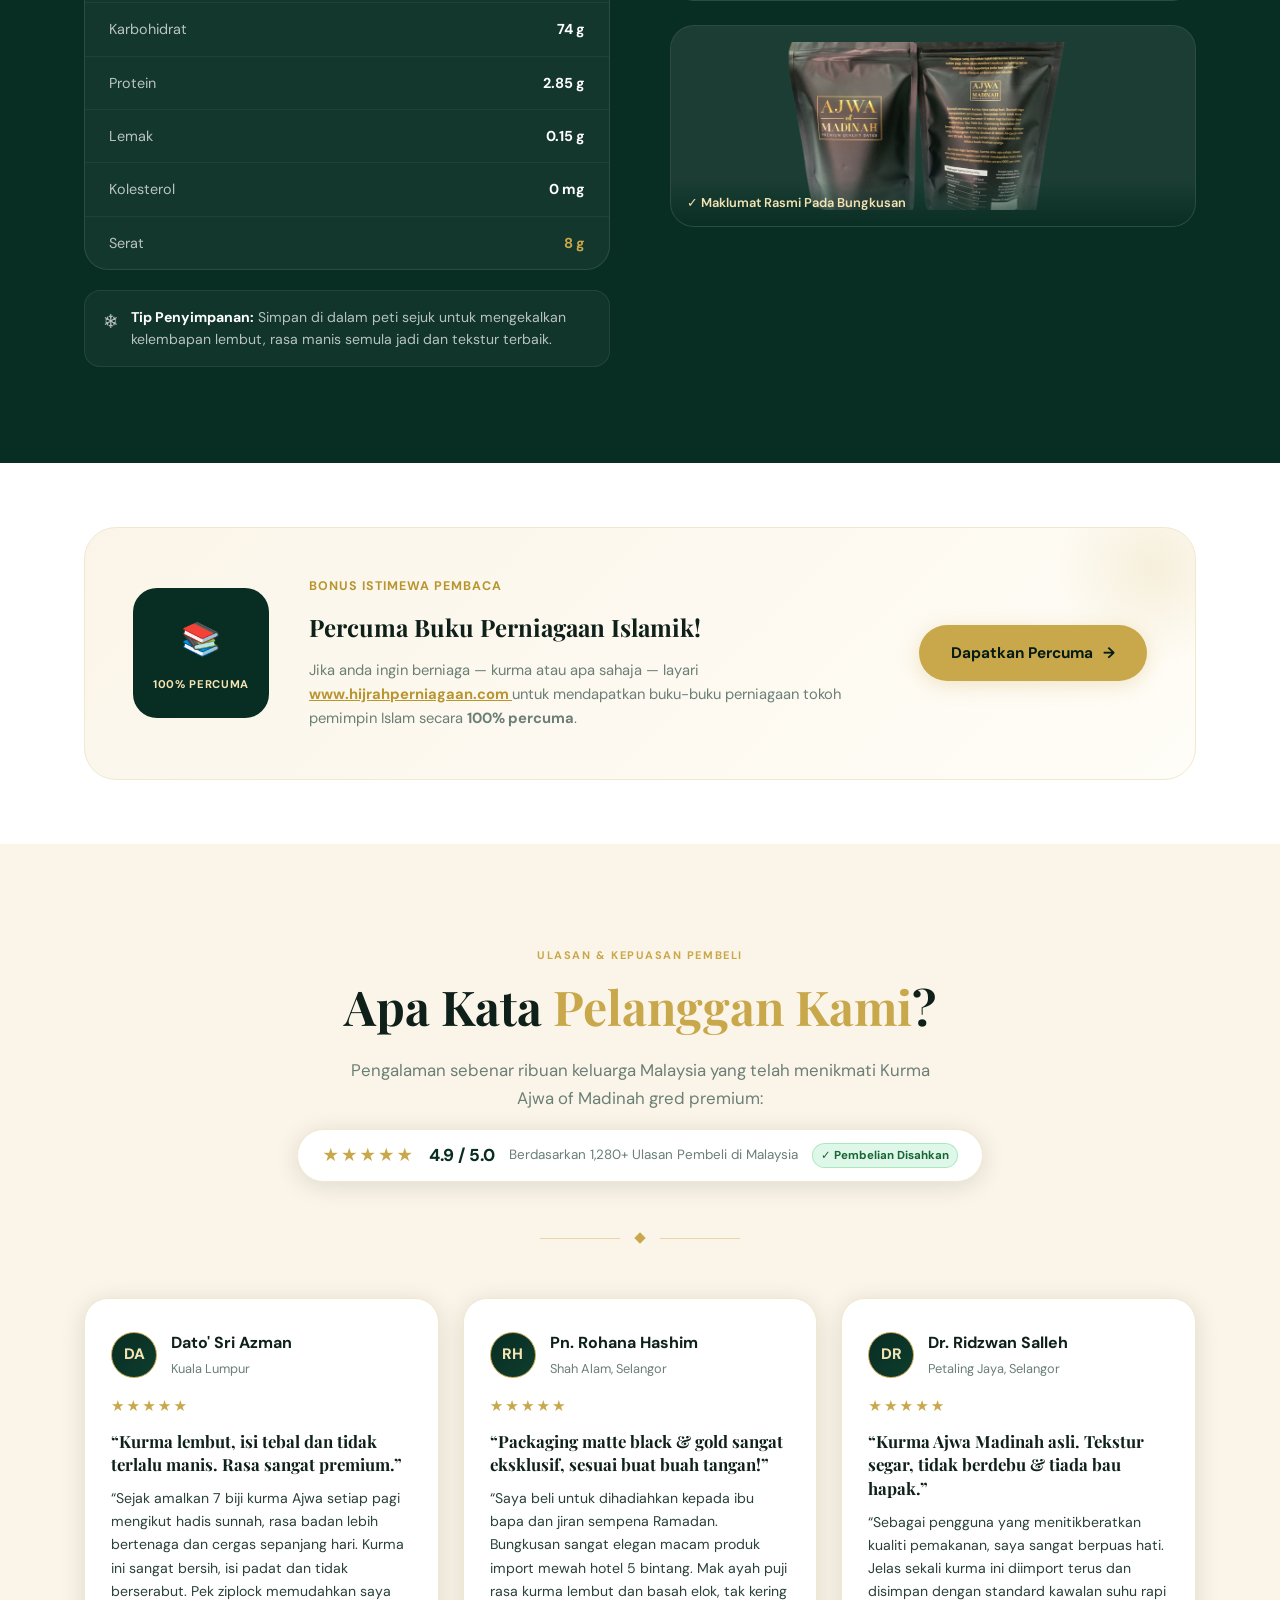
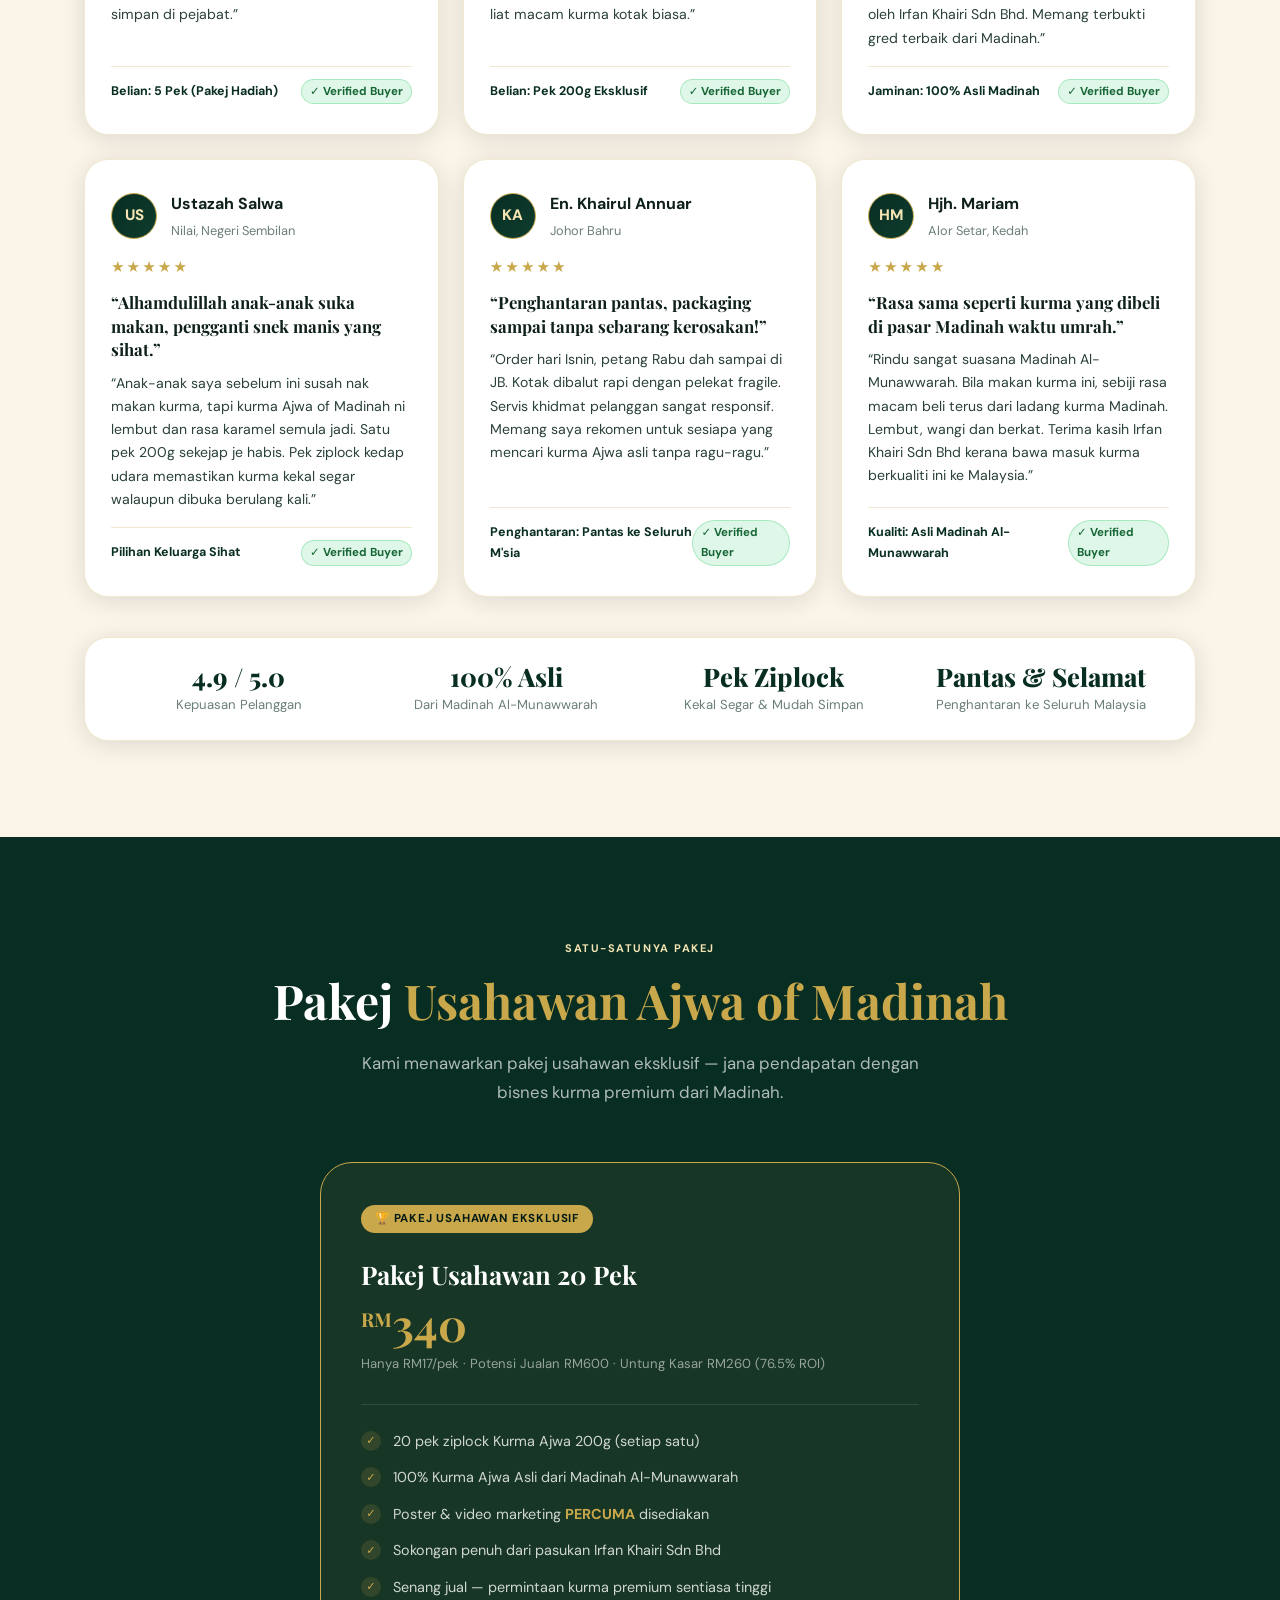
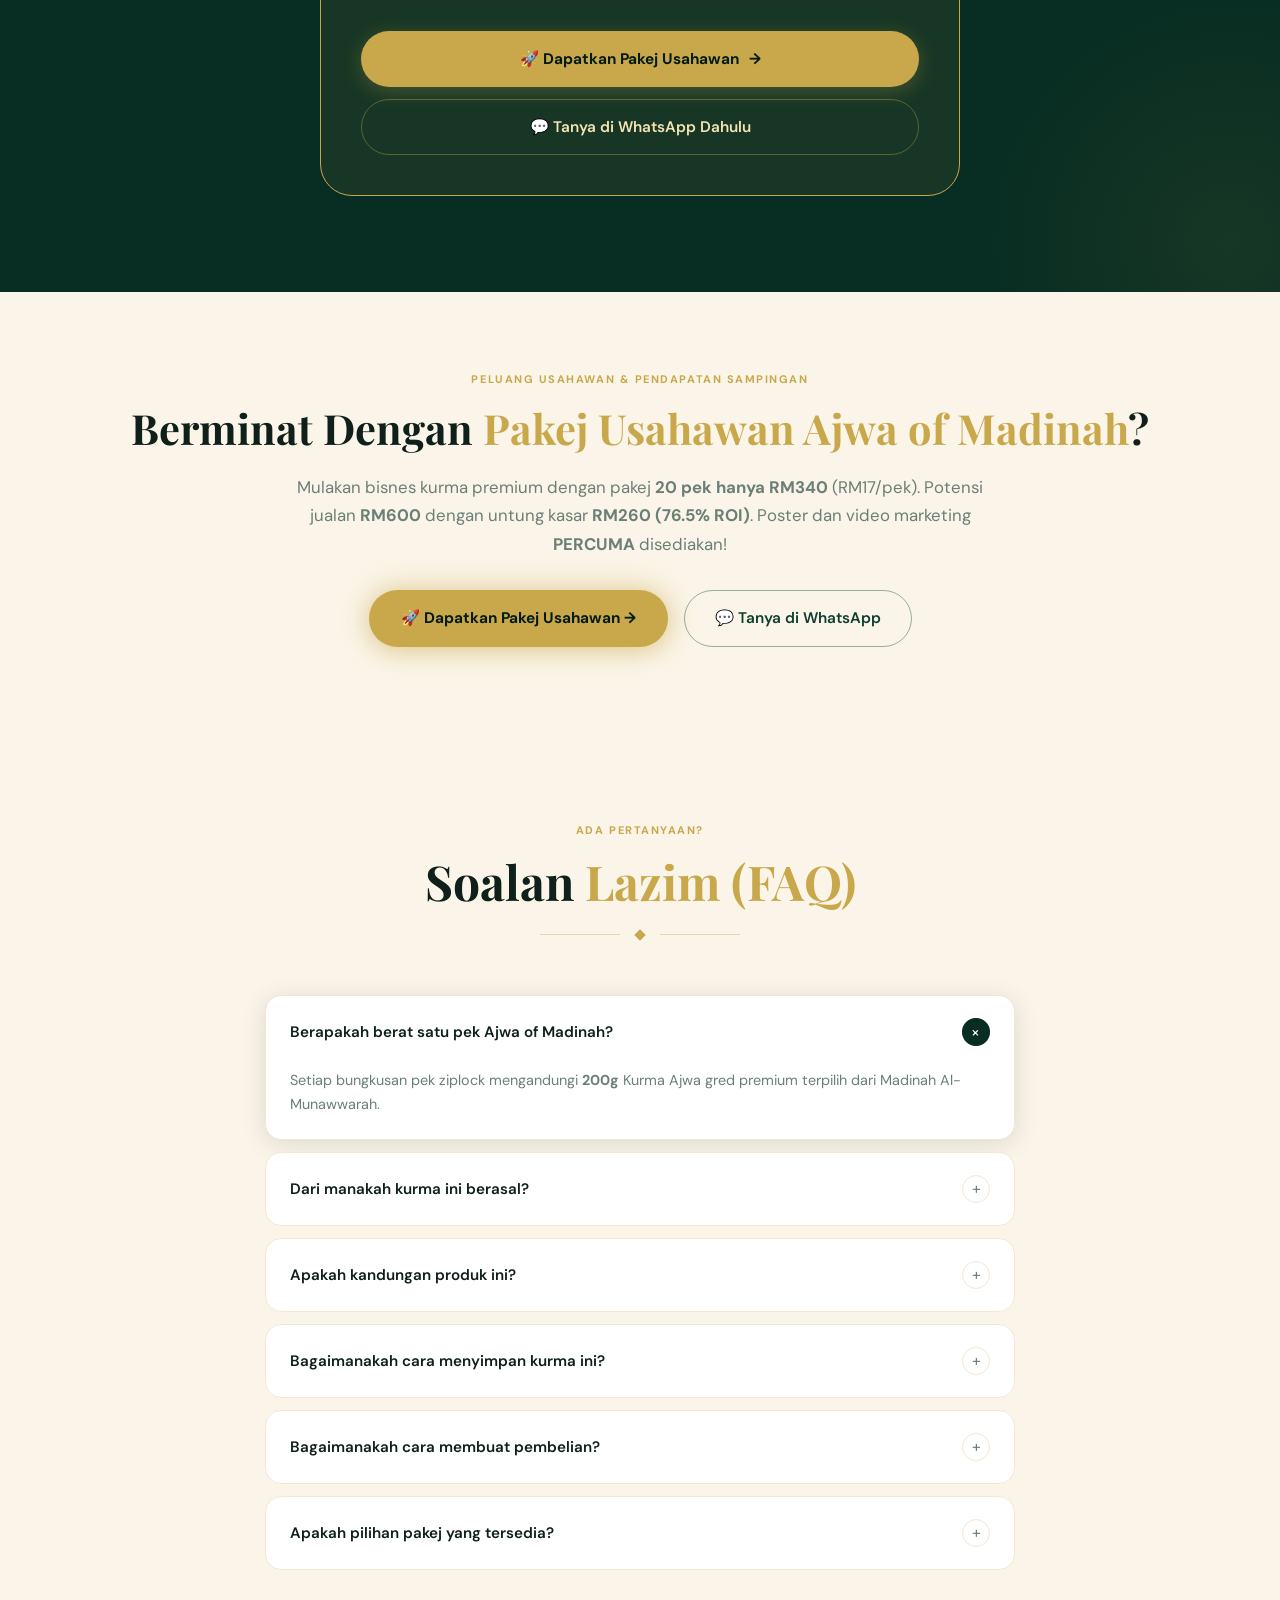
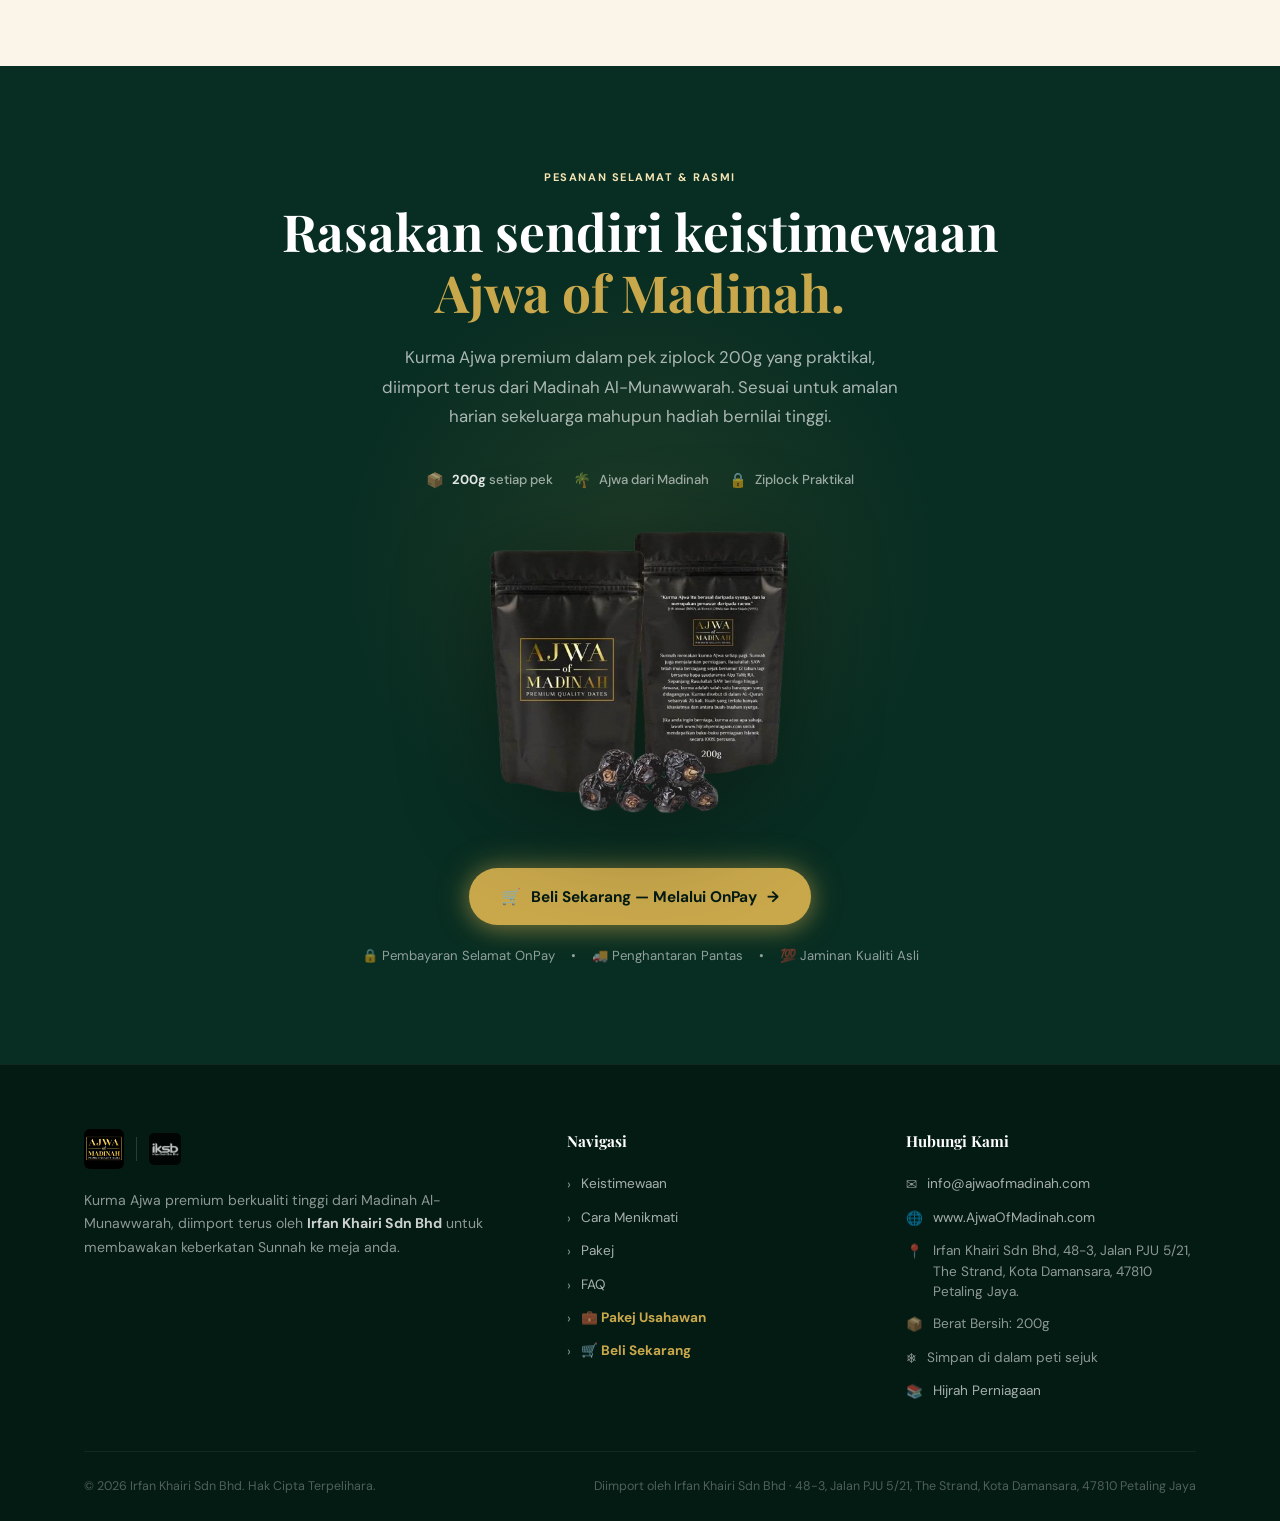
==== commit de97f91f: "fix: baiki kotak review & tukar #pakej kepada Pakej Usahawan sahaja - Baiki kelas CSS review-card-ma" ====
--- a/index.html
+++ b/index.html
@@ -23,7 +23,7 @@
   <link rel="preconnect" href="https://fonts.gstatic.com" crossorigin />
   <link href="https://fonts.googleapis.com/css2?family=DM+Sans:ital,opsz,wght@0,9..40,300;0,9..40,400;0,9..40,500;0,9..40,600;0,9..40,700;1,9..40,400&family=Playfair+Display:ital,wght@0,400;0,600;0,700;0,800;1,400;1,600&display=swap" rel="stylesheet">
 
-  <link rel="stylesheet" href="css/style.css?v=32" />
+  <link rel="stylesheet" href="css/style.css?v=33" />
 </head>
 <body>
 
@@ -910,7 +910,7 @@
       </div>
 
       <!-- Review Card 4 -->
-      <div class="review-card reveal d-1">
+      <div class="review-card-main reveal d-1">
         <div>
           <div class="review-card-top">
             <div class="review-avatar">US</div>
@@ -1004,84 +1004,70 @@
 <!-- ═══════════════════════════════════════════════════════════
      PAKEJ / SALES SECTION
      ═══════════════════════════════════════════════════════════ -->
-<section id="pakej" aria-label="Pakej Pembelian Ajwa of Madinah">
+<section id="pakej" aria-label="Pakej Usahawan Ajwa of Madinah">
   <div class="container">
 
     <div class="section-head text-center">
-      <span class="section-tag dark reveal">Pilih Pakej Anda</span>
+      <span class="section-tag dark reveal">Satu-Satunya Pakej</span>
       <h2 class="section-title on-dark reveal d-1">
-        Pakej <span class="gold-shimmer">Ajwa of Madinah</span>
+        Pakej <span class="gold-shimmer">Usahawan Ajwa of Madinah</span>
       </h2>
       <p class="section-desc on-dark reveal d-2">
-        Pilih pakej yang sesuai untuk keperluan anda atau keluarga.
+        Kami menawarkan pakej usahawan eksklusif — jana pendapatan dengan bisnes kurma premium dari Madinah.
       </p>
     </div>
 
-    <div class="pakej-wrapper">
-
-      <!-- Main Retail Pack -->
-      <div class="pakej-card featured reveal d-1">
-        <span class="pakej-badge">Pakej Utama</span>
-        <h3>Pakej Ajwa Madinah</h3>
+    <div class="pakej-usahawan-hero reveal d-1">
+
+      <!-- Hero Pakej Usahawan Card -->
+      <div class="pakej-card featured" style="max-width: 640px; margin-inline: auto;">
+        <span class="pakej-badge">🏆 Pakej Usahawan Eksklusif</span>
+        <h3 style="font-size: 1.6rem;">Pakej Usahawan 20 Pek</h3>
         <div class="pakej-price">
-          <sup>RM</sup>[MAKLUMAT AKAN DIKEMASKINI]
-        </div>
-        <p class="pakej-price-note">Harga seunit pek 200g — penghantaran ke seluruh Malaysia</p>
+          <sup>RM</sup>340
+        </div>
+        <p class="pakej-price-note">Hanya RM17/pek · Potensi Jualan RM600 · Untung Kasar RM260 (76.5% ROI)</p>
 
         <div class="pakej-divider"></div>
 
         <ul class="pakej-features">
           <li class="pakej-feature">
             <span class="pakej-check">✓</span>
-            <span>1 pek ziplock Kurma Ajwa 200g</span>
+            <span>20 pek ziplock Kurma Ajwa 200g (setiap satu)</span>
           </li>
           <li class="pakej-feature">
             <span class="pakej-check">✓</span>
-            <span>100% Kurma Ajwa dari Madinah Al-Munawwarah</span>
+            <span>100% Kurma Ajwa Asli dari Madinah Al-Munawwarah</span>
           </li>
           <li class="pakej-feature">
             <span class="pakej-check">✓</span>
-            <span>Pembungkusan ziplock kedap udara</span>
+            <span>Poster &amp; video marketing <strong style="color: var(--gold-400);">PERCUMA</strong> disediakan</span>
           </li>
           <li class="pakej-feature">
             <span class="pakej-check">✓</span>
-            <span>Diimport oleh Irfan Khairi Sdn Bhd</span>
+            <span>Sokongan penuh dari pasukan Irfan Khairi Sdn Bhd</span>
           </li>
           <li class="pakej-feature">
             <span class="pakej-check">✓</span>
-            <span>Pembayaran selamat melalui OnPay</span>
+            <span>Senang jual — permintaan kurma premium sentiasa tinggi</span>
           </li>
         </ul>
 
         <div class="pakej-cta">
-          <a href="https://irfankhairi.onpay.my/order/form/ajwaofmadinah"
-             target="_blank" rel="noopener noreferrer"
+          <a href="pakej-usahawan.html"
              class="btn-gold"
-             id="pakej-beli-btn">
-            <span>Saya Mahu Ajwa</span>
+             id="pakej-usahawan-btn">
+            <span>🚀 Dapatkan Pakej Usahawan</span>
             <span class="btn-arrow">→</span>
           </a>
-        </div>
-      </div>
-
-      <!-- Pakej Usahawan Info -->
-      <div class="pakej-reseller-note reveal d-2">
-        <span class="section-tag dark">Peluang Usahawan</span>
-        <h4>Berminat Pakej Usahawan?</h4>
-        <p>
-          Mulakan bisnes kurma premium dengan <strong style="color: var(--gold-400);">pakej 20 pek hanya RM340</strong> (RM17/pek). Potensi jualan RM600 dengan untung kasar RM260 (76.5% ROI). Poster dan video marketing <strong style="color: var(--gold-400);">PERCUMA</strong> disediakan!
-        </p>
-        <a href="pakej-usahawan.html" class="btn-gold-outline" id="pakej-reseller-btn"
-           style="border-color: rgba(201,168,76,.40); color: var(--gold-light);">
-          🚀 Dapatkan Pakej Usahawan
-          <span class="btn-arrow">→</span>
-        </a>
-        <a href="https://wa.me/601116238805?text=Salam%2C%20saya%20berminat%20tahu%20tentang%20Pakej%20Usahawan%20Ajwa%20of%20Madinah"
-           target="_blank" rel="noopener noreferrer"
-           style="font-size:.84rem; color: rgba(255,255,255,.55); display: flex; align-items: center; gap: 8px; margin-top: 4px;"
-           id="pakej-whatsapp-btn">
-          💬 Tanya di WhatsApp
-        </a>
+          <a href="https://wa.me/601116238805?text=Salam%2C%20saya%20berminat%20tahu%20tentang%20Pakej%20Usahawan%20Ajwa%20of%20Madinah"
+             target="_blank" rel="noopener noreferrer"
+             class="btn-gold-outline"
+             style="border-color: rgba(201,168,76,.40); color: var(--gold-light); justify-content: center;"
+             id="pakej-whatsapp-btn">
+            💬 Tanya di WhatsApp Dahulu
+          </a>
+        </div>
       </div>
 
     </div>
--- a/css/style.css
+++ b/css/style.css
@@ -734,6 +734,7 @@
 .pakej-reseller-note { background: rgba(255,255,255,.04); border: 1px solid rgba(255,255,255,.08); border-radius: var(--radius-lg); padding: 32px; display: flex; flex-direction: column; gap: 20px; }
 .pakej-reseller-note h4 { font-family: var(--font-serif); font-size: 1.1rem; font-weight: 700; color: var(--white); }
 .pakej-reseller-note p { font-size: .88rem; color: rgba(255,255,255,.60); line-height: 1.65; }
+.pakej-usahawan-hero { margin-top: 56px; }
 
 /* ============================================================
    PELUANG RESELLER (#peluang-reseller)
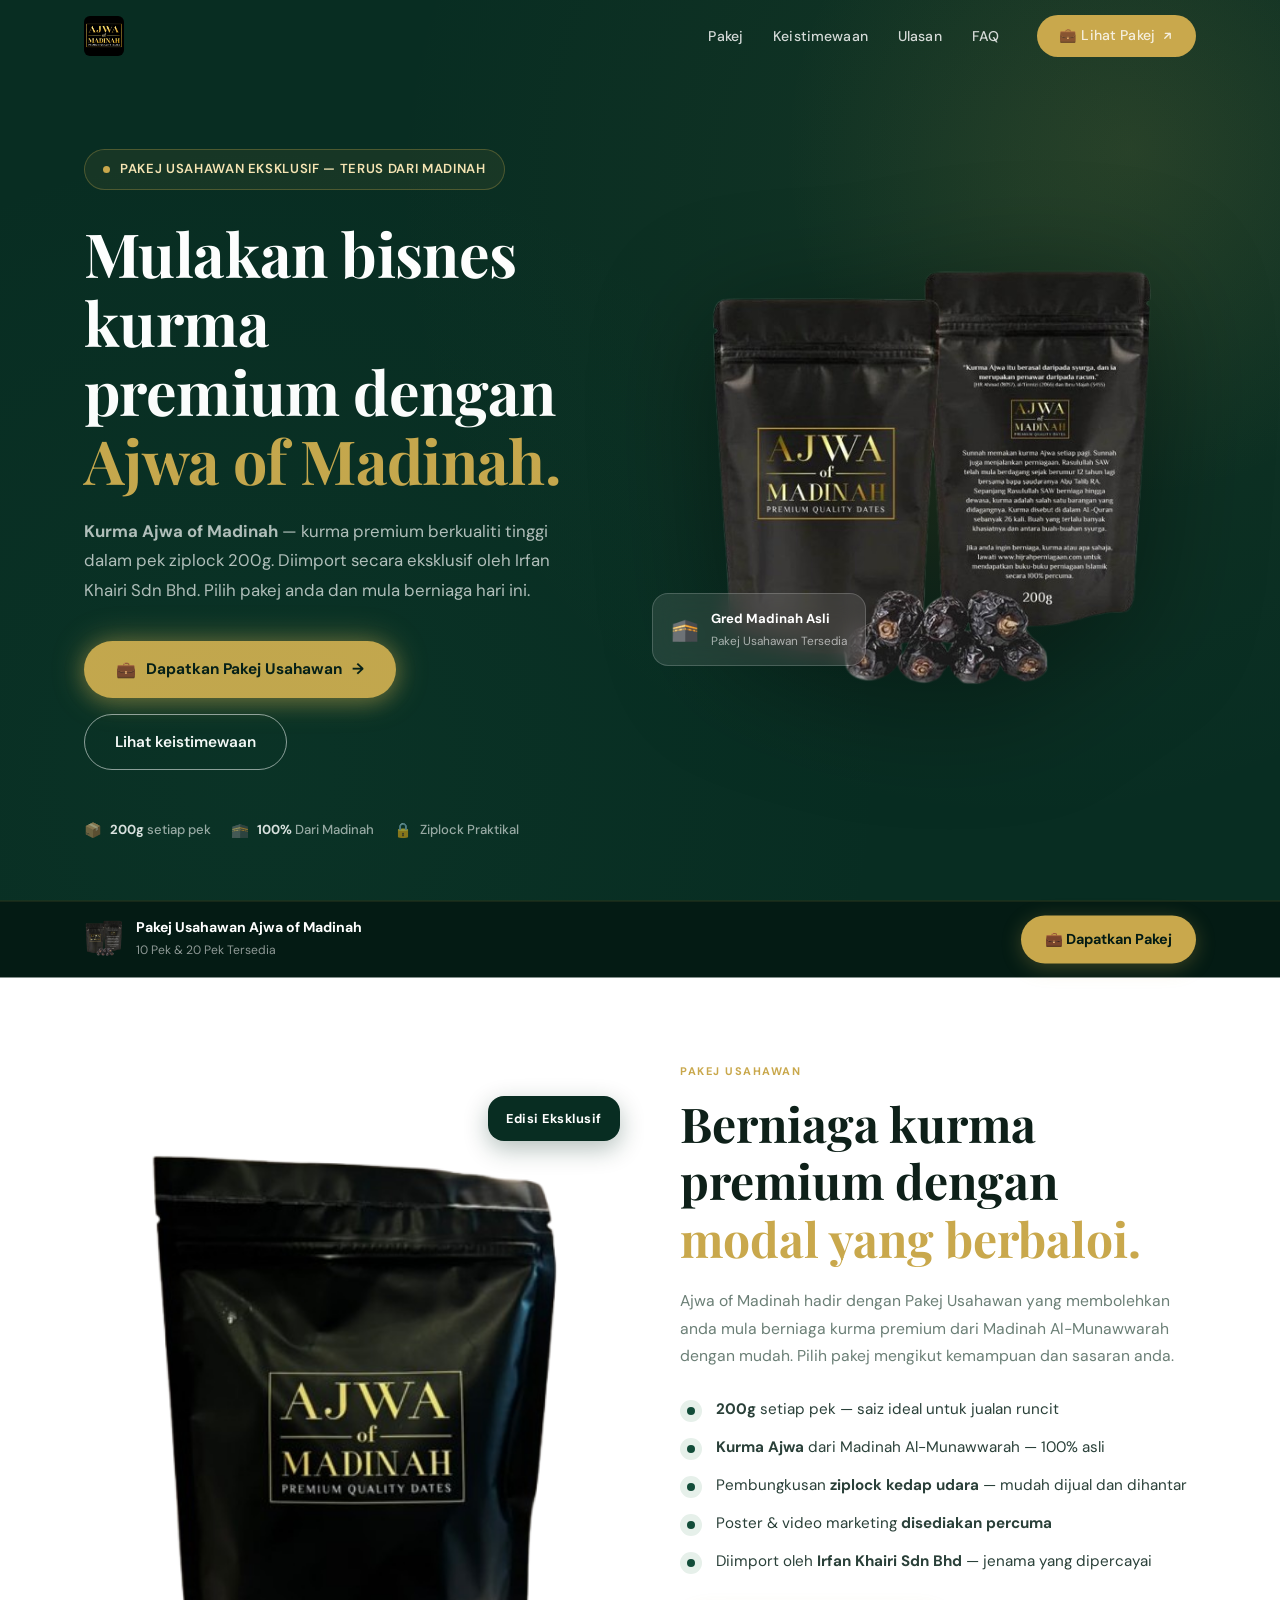
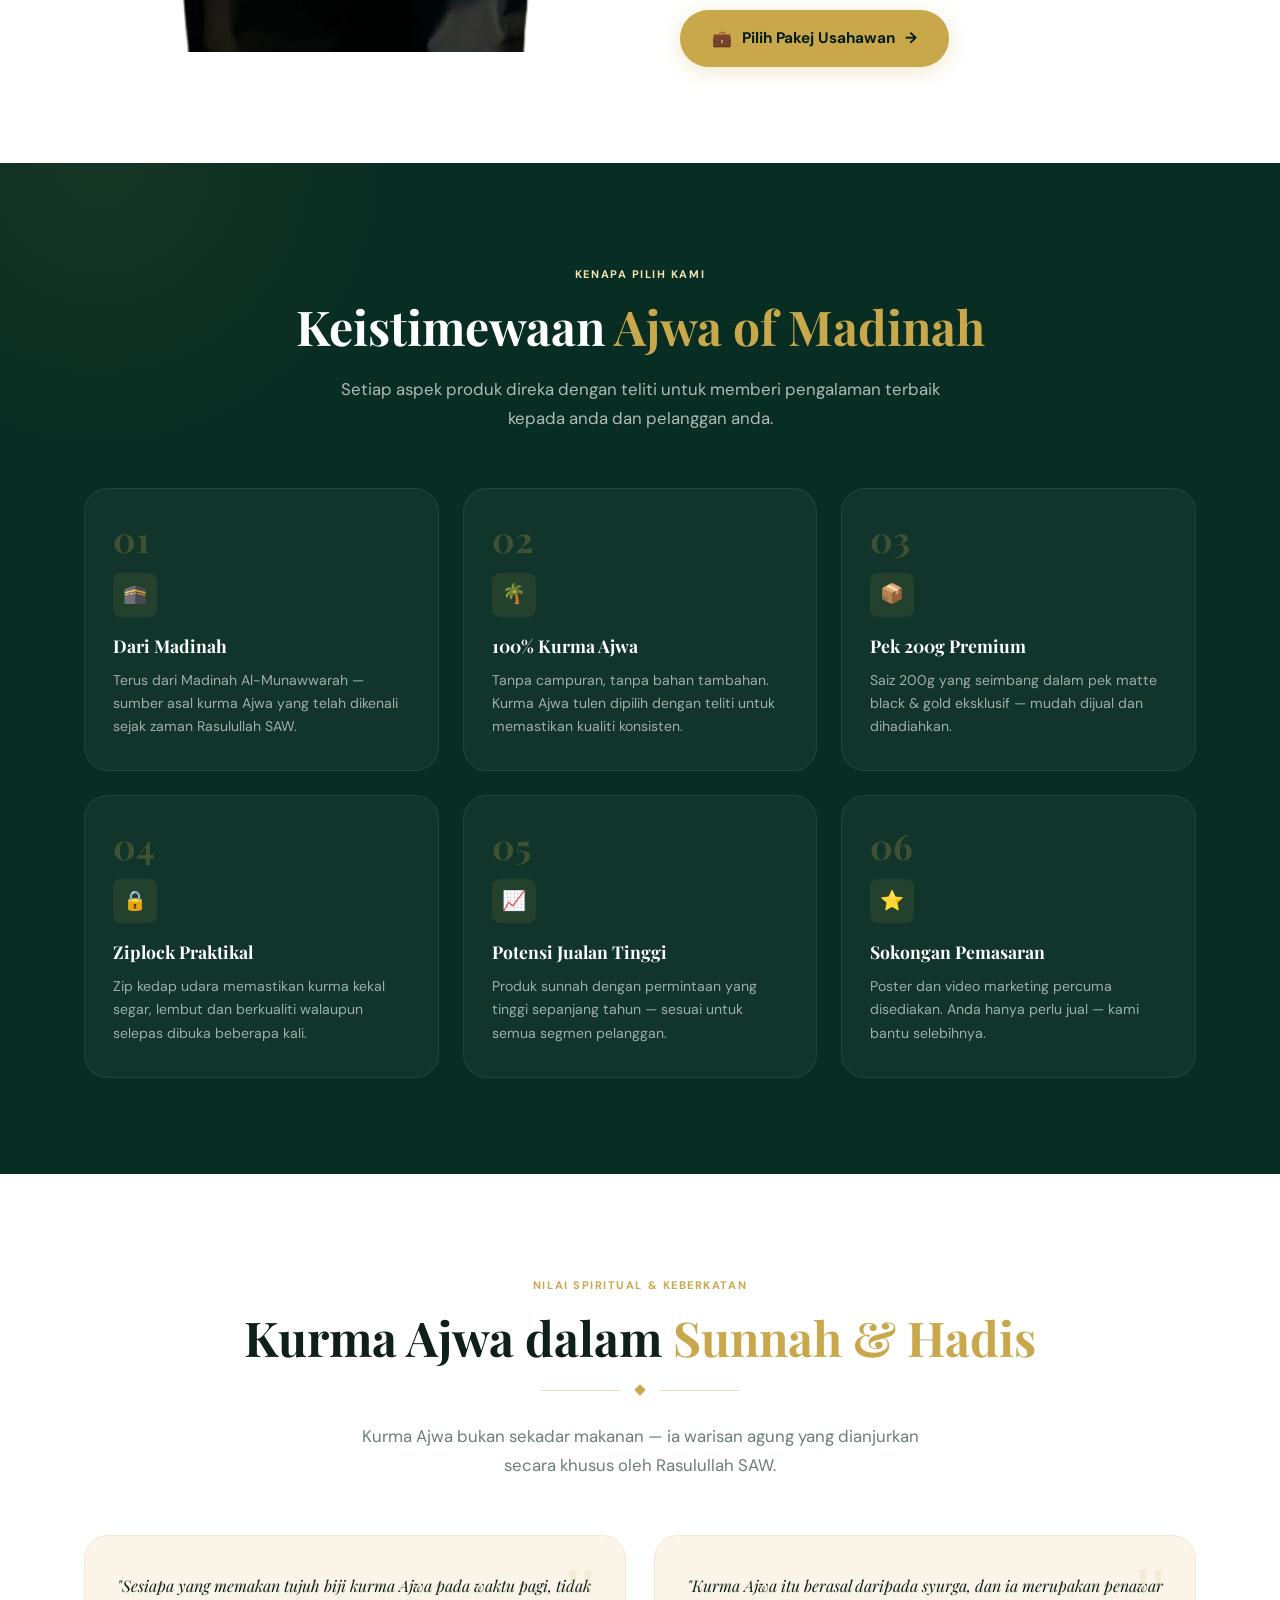
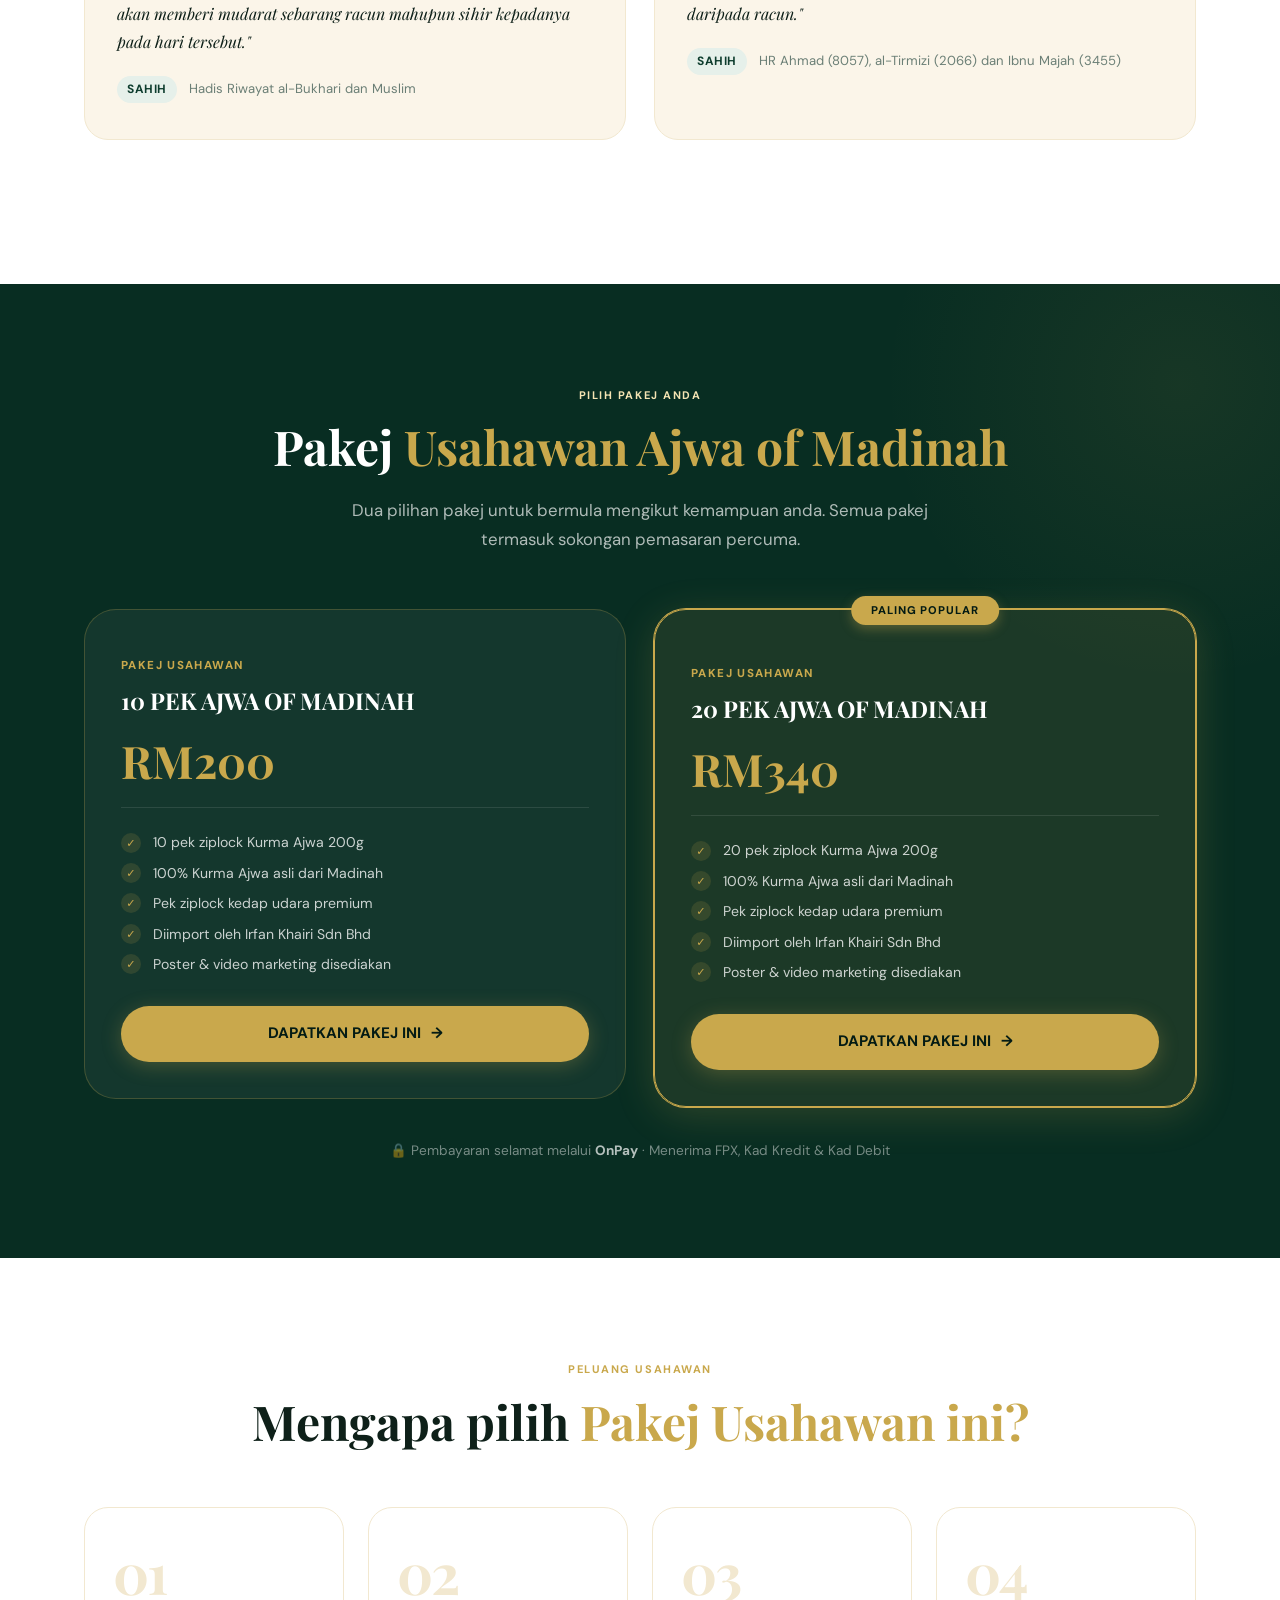
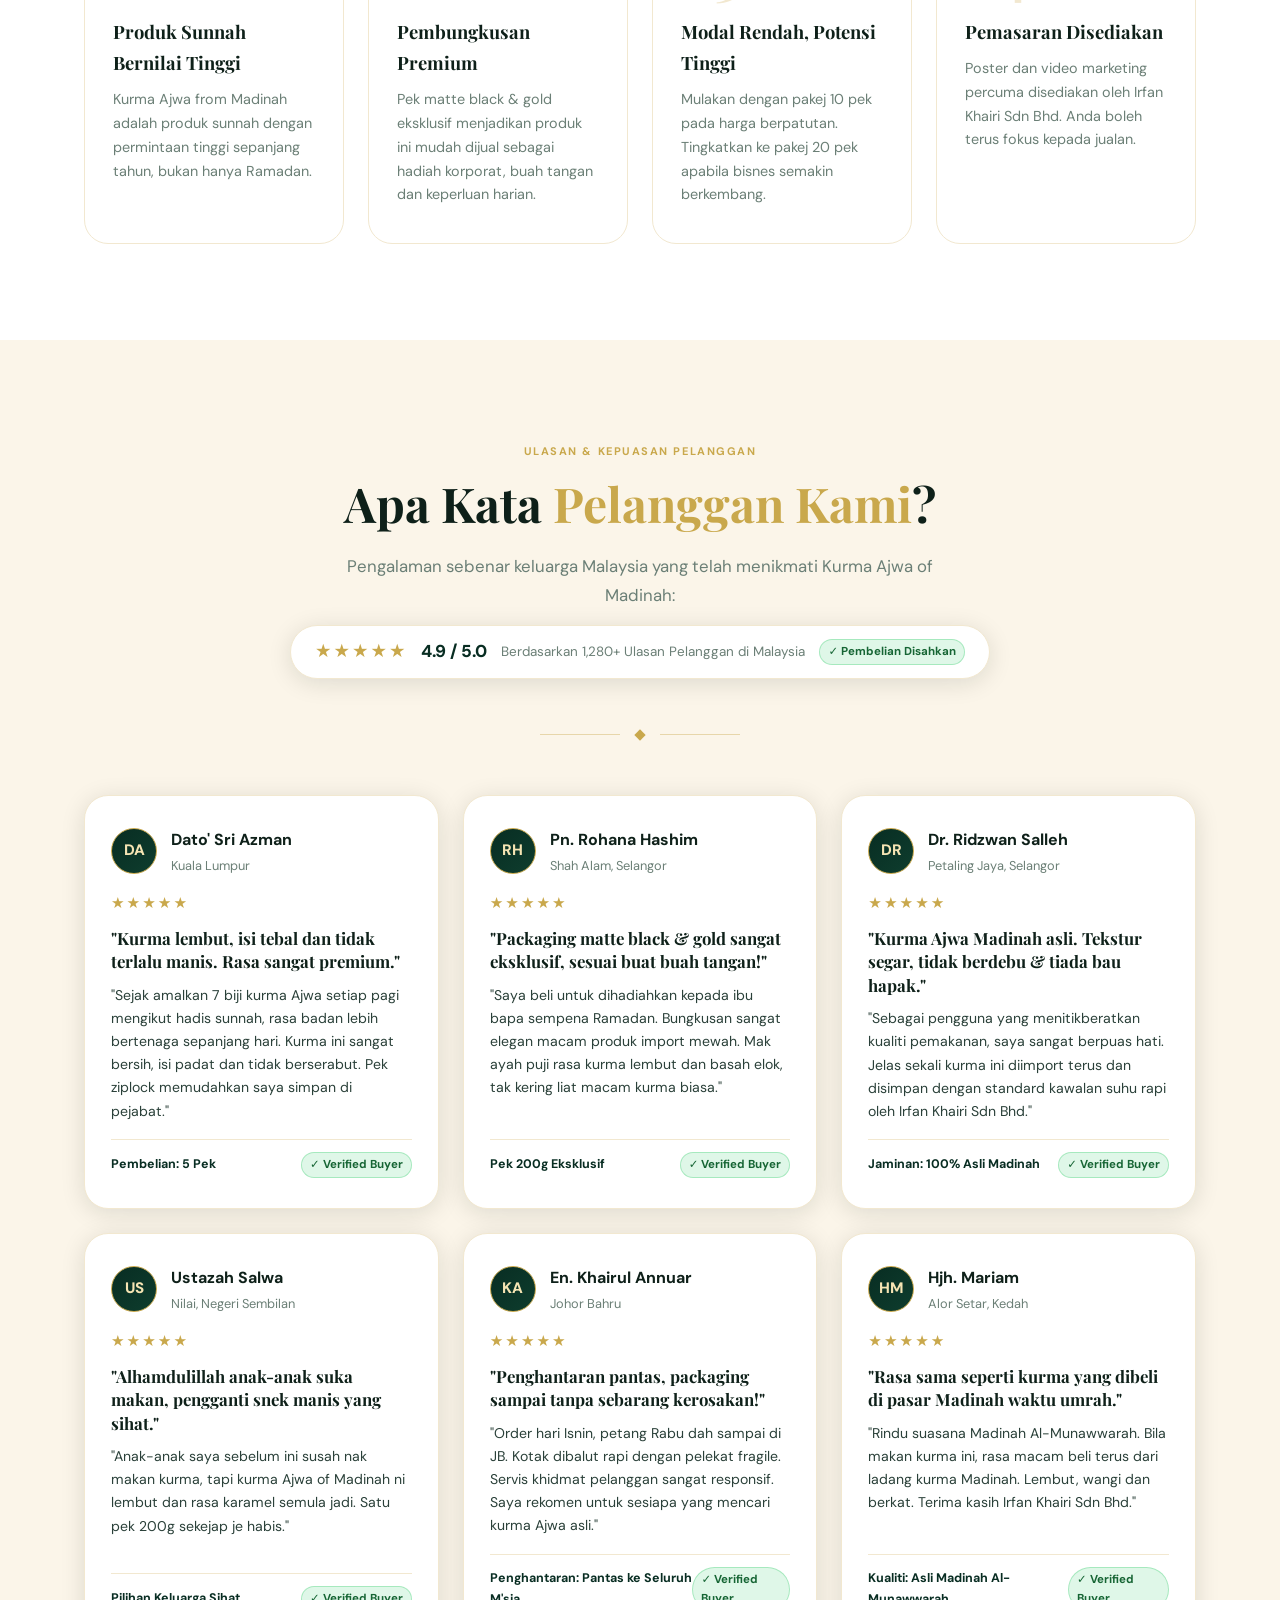
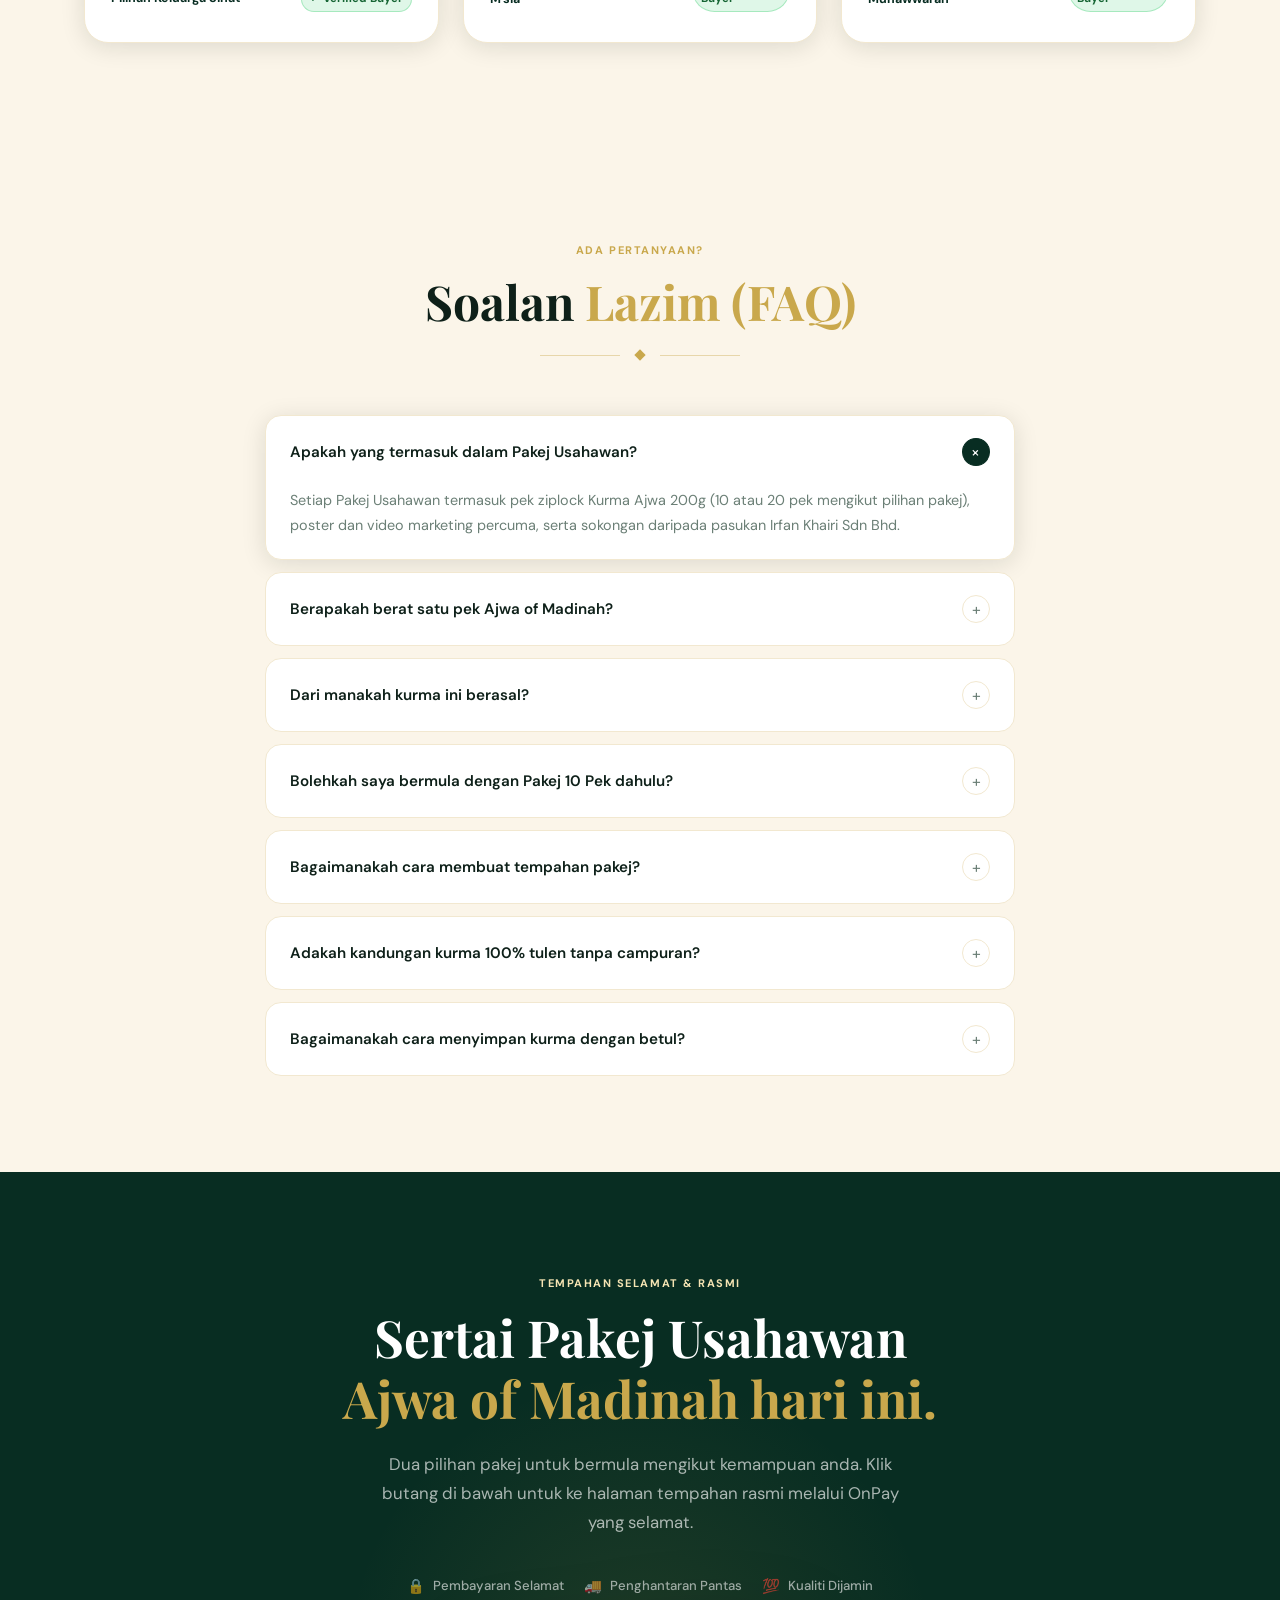
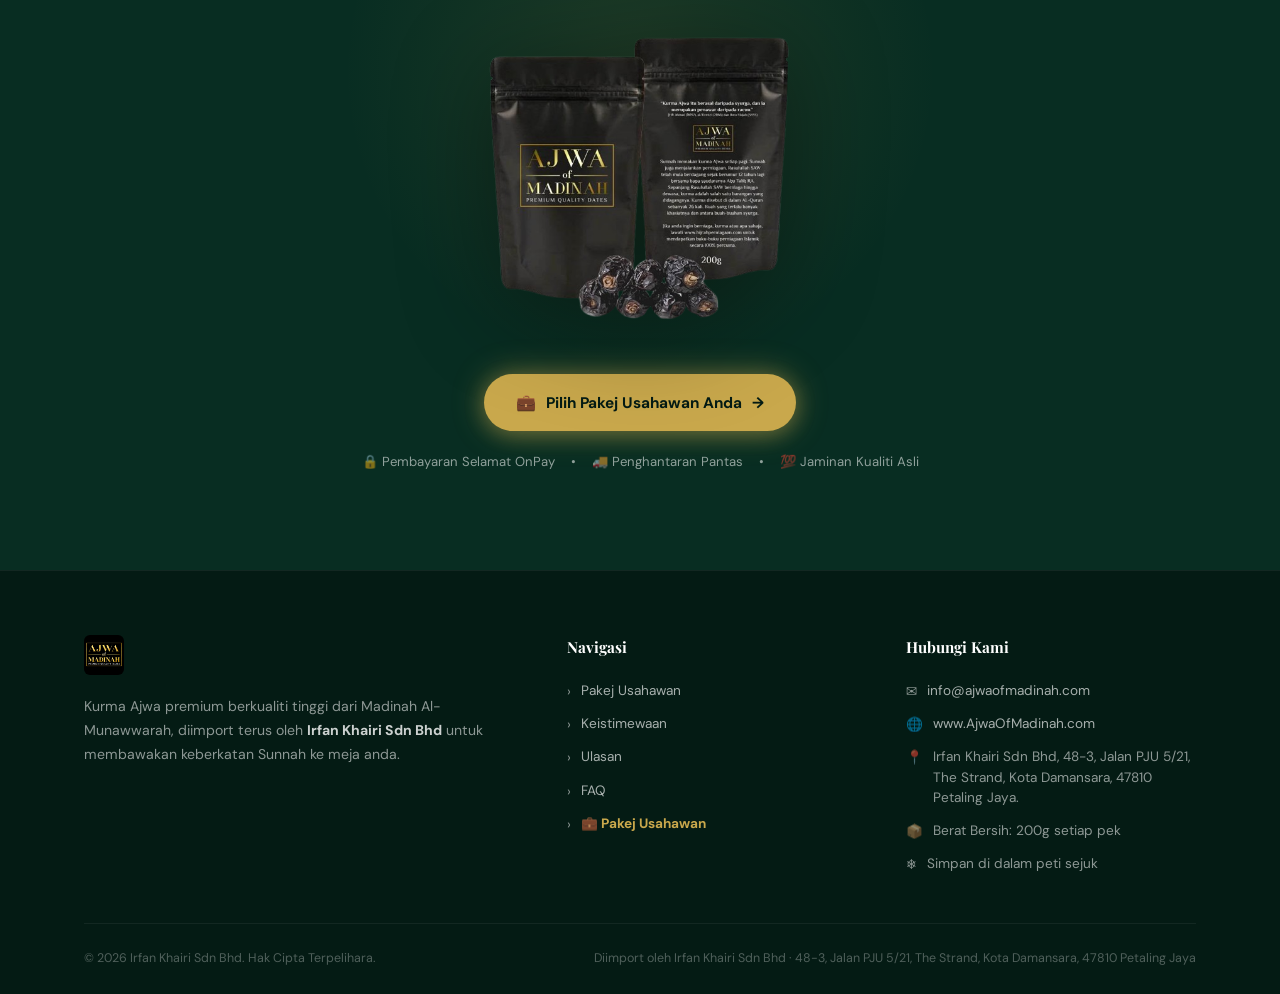
==== commit b1bea663: "Redesign Ajwa landing page: Pakej Usahawan focus, remove IKSB logo, add configurable promo pricing (" ====
--- a/index.html
+++ b/index.html
@@ -1,1359 +1,885 @@
 <!DOCTYPE html>
 <html lang="ms">
+
 <head>
   <meta charset="UTF-8" />
   <meta name="viewport" content="width=device-width, initial-scale=1.0" />
-  <title>Ajwa of Madinah | Kurma Ajwa Premium dari Madinah Al-Munawwarah</title>
-  <meta name="description" content="Nikmati kebaikan dan keberkatan Kurma Ajwa of Madinah — kurma premium berkualiti tinggi, 200g pek ziplock praktikal, diimport terus dari Madinah oleh Irfan Khairi Sdn Bhd." />
-  <meta name="keywords" content="kurma ajwa, ajwa madinah, kurma premium, irfan khairi, dates malaysia, kurma sunnah, ajwa of madinah" />
-  <meta property="og:title" content="Ajwa of Madinah | Kurma Ajwa Premium dari Madinah" />
-  <meta property="og:description" content="Nikmati kebaikan dan keberkatan Kurma Ajwa of Madinah. Diimport terus dari Madinah Al-Munawwarah oleh Irfan Khairi Sdn Bhd." />
-  <meta property="og:image" content="assets/sample-3.jpeg" />
+  <title>Pakej Usahawan Ajwa of Madinah | Kurma Ajwa Premium dari Madinah</title>
+  <meta name="description"
+    content="Sertai Pakej Usahawan Ajwa of Madinah — kurma premium berkualiti tinggi dalam pek ziplock 200g, diimport terus dari Madinah oleh Irfan Khairi Sdn Bhd. Pakej 10 pek dan 20 pek tersedia." />
+  <meta name="keywords"
+    content="pakej usahawan ajwa, kurma ajwa, ajwa madinah, kurma premium, irfan khairi, pakej kurma, bisnes kurma" />
+  <meta property="og:title" content="Pakej Usahawan Ajwa of Madinah | Kurma Premium dari Madinah" />
+  <meta property="og:description"
+    content="Sertai Pakej Usahawan Ajwa of Madinah. Kurma premium dalam pek ziplock 200g, diimport terus dari Madinah Al-Munawwarah." />
+  <meta property="og:image" content="assets/sample-3-removebg-preview.png" />
   <meta property="og:type" content="website" />
   <link rel="canonical" href="https://www.ajwaofmadinah.com/" />
 
   <!-- Favicon -->
-  <link rel="icon" type="image/x-icon" href="favicon.ico?v=2" />
-  <link rel="icon" type="image/png" sizes="32x32" href="assets/favicon-32.png?v=2" />
-  <link rel="icon" type="image/png" sizes="16x16" href="assets/favicon-16.png?v=2" />
-  <link rel="apple-touch-icon" sizes="180x180" href="assets/favicon-180.png?v=2" />
+  <link rel="icon" type="image/x-icon" href="assets/favicon.ico?v=3" />
+  <link rel="icon" type="image/png" sizes="32x32" href="assets/favicon-32.png?v=3" />
+  <link rel="icon" type="image/png" sizes="48x48" href="assets/favicon-48.png?v=3" />
+  <link rel="icon" type="image/png" sizes="16x16" href="assets/favicon-16.png?v=3" />
+  <link rel="apple-touch-icon" sizes="180x180" href="assets/favicon-180.png?v=3" />
 
   <!-- Fonts -->
   <link rel="preconnect" href="https://fonts.googleapis.com" />
   <link rel="preconnect" href="https://fonts.gstatic.com" crossorigin />
-  <link href="https://fonts.googleapis.com/css2?family=DM+Sans:ital,opsz,wght@0,9..40,300;0,9..40,400;0,9..40,500;0,9..40,600;0,9..40,700;1,9..40,400&family=Playfair+Display:ital,wght@0,400;0,600;0,700;0,800;1,400;1,600&display=swap" rel="stylesheet">
-
-  <link rel="stylesheet" href="css/style.css?v=33" />
+  <link
+    href="https://fonts.googleapis.com/css2?family=DM+Sans:ital,opsz,wght@0,9..40,300;0,9..40,400;0,9..40,500;0,9..40,600;0,9..40,700;1,9..40,400&family=Playfair+Display:ital,wght@0,400;0,600;0,700;0,800;1,400;1,600&display=swap"
+    rel="stylesheet">
+
+  <!-- Config MESTI dimuatkan sebelum style dan script lain -->
+  <script src="js/config.js"></script>
+
+  <link rel="stylesheet" href="css/style.css?v=40" />
 </head>
+
 <body>
 
-<!-- ═══════════════════════════════════════════════════════════
+  <!-- ═══════════════════════════════════════════════════════════
      HEADER / STICKY NAVIGATION
      ═══════════════════════════════════════════════════════════ -->
-<header id="navbar" role="banner">
-  <div class="container nav-inner">
-
-    <!-- Logos -->
-    <div class="nav-logos">
-      <a href="#hero" class="nav-logo-link" aria-label="Ajwa of Madinah Utama">
-        <img src="assets/logo-ajwa.jpeg" alt="Ajwa of Madinah Logo" class="nav-logo-ajwa" />
+  <header id="navbar" role="banner">
+    <div class="container nav-inner">
+
+      <!-- Logo Ajwa of Madinah sahaja (IKSB dibuang) -->
+      <div class="nav-logos">
+        <a href="#hero" class="nav-logo-link" aria-label="Ajwa of Madinah Utama">
+          <img src="assets/logo-ajwa.jpeg" alt="Ajwa of Madinah Logo" class="nav-logo-ajwa" />
+        </a>
+      </div>
+
+      <!-- Desktop Navigation -->
+      <nav class="nav-menu" aria-label="Navigasi Utama">
+        <ul class="nav-links" id="nav-desktop">
+          <li><a href="#pengenalan">Pakej</a></li>
+          <li><a href="#keistimewaan">Keistimewaan</a></li>
+          <li><a href="#testimoni">Ulasan</a></li>
+          <li><a href="#soalan">FAQ</a></li>
+          <li class="nav-cta">
+            <a href="#pakej-usahawan"
+              id="nav-cta-btn" class="btn-gold-nav" aria-label="Lihat Pakej Usahawan">
+              <span>💼 Lihat Pakej</span>
+              <svg width="13" height="13" viewBox="0 0 24 24" fill="none" stroke="currentColor" stroke-width="2.5"
+                stroke-linecap="round" stroke-linejoin="round">
+                <path d="M7 17l9.2-9.2M17 17V8H8" />
+              </svg>
+            </a>
+          </li>
+        </ul>
+      </nav>
+
+      <!-- Hamburger -->
+      <button class="nav-hamburger" id="hamburger" aria-label="Buka menu navigasi" aria-expanded="false">
+        <span></span><span></span><span></span>
+      </button>
+    </div>
+  </header>
+
+  <!-- Mobile Navigation Overlay -->
+  <div class="nav-mobile" id="mobile-nav" role="dialog" aria-modal="true" aria-label="Menu navigasi mudah alih">
+    <div class="nav-mobile-inner">
+      <a href="#pengenalan" class="mobile-link">Pakej Usahawan</a>
+      <a href="#keistimewaan" class="mobile-link">Keistimewaan</a>
+      <a href="#testimoni" class="mobile-link">Ulasan</a>
+      <a href="#soalan" class="mobile-link">FAQ</a>
+      <a href="#pakej-usahawan" class="btn-gold mobile-cta-btn" id="mobile-cta-btn">
+        💼 Dapatkan Pakej Usahawan
       </a>
-      <div class="nav-logo-sep" aria-hidden="true"></div>
-      <div class="nav-logo-link">
-        <img src="assets/logo-iksb.jpeg" alt="IKSB — Irfan Khairi Sdn Bhd" class="nav-logo-iksb" />
-      </div>
-    </div>
-
-    <!-- Desktop Navigation -->
-    <nav class="nav-menu" aria-label="Navigasi Utama">
-      <ul class="nav-links" id="nav-desktop">
-        <li><a href="#keistimewaan">Keistimewaan</a></li>
-        <li><a href="#cara-menikmati">Cara Menikmati</a></li>
-        <li><a href="#testimoni">Ulasan</a></li>
-        <li><a href="#pakej">Pakej</a></li>
-        <li><a href="#soalan">FAQ</a></li>
-        <li><a href="pakej-usahawan.html" class="gold-highlight" style="font-weight:700;">💼 Pakej Usahawan</a></li>
-        <li class="nav-cta">
-          <a href="https://irfankhairi.onpay.my/order/form/ajwaofmadinah"
-             target="_blank" rel="noopener noreferrer"
-             id="nav-beli-btn" class="btn-gold-nav"
-             aria-label="Beli Kurma Ajwa of Madinah sekarang">
-            <span>Beli Sekarang</span>
-            <svg width="13" height="13" viewBox="0 0 24 24" fill="none" stroke="currentColor" stroke-width="2.5" stroke-linecap="round" stroke-linejoin="round"><path d="M7 17l9.2-9.2M17 17V8H8"/></svg>
+    </div>
+  </div>
+
+
+  <!-- ═══════════════════════════════════════════════════════════
+     HERO SECTION
+     ═══════════════════════════════════════════════════════════ -->
+  <section id="hero" aria-label="Pakej Usahawan Ajwa of Madinah">
+    <div class="hero-bg-glow" aria-hidden="true"></div>
+    <div class="hero-pattern" aria-hidden="true"></div>
+
+    <div class="container hero-inner">
+
+      <!-- Hero Content Left -->
+      <div class="hero-content">
+        <div class="hero-badge reveal d-1">
+          <span class="hero-badge-pulse" aria-hidden="true"></span>
+          <span>Pakej Usahawan Eksklusif — Terus dari Madinah</span>
+        </div>
+
+        <h1 class="hero-headline reveal d-2">
+          Mulakan bisnes kurma<br />
+          premium dengan <span class="gold-shimmer">Ajwa of Madinah.</span>
+        </h1>
+
+        <p class="hero-sub reveal d-3">
+          <strong>Kurma Ajwa of Madinah</strong> — kurma premium berkualiti tinggi dalam pek ziplock 200g.
+          Diimport secara eksklusif oleh Irfan Khairi Sdn Bhd. Pilih pakej anda dan mula berniaga hari ini.
+        </p>
+
+        <div class="hero-cta-row reveal d-4">
+          <a href="#pakej-usahawan"
+            class="btn-gold hero-btn-glow" id="hero-pakej-btn"
+            aria-label="Lihat Pakej Usahawan Ajwa of Madinah">
+            <span class="btn-icon">💼</span>
+            <span>Dapatkan Pakej Usahawan</span>
+            <span class="btn-arrow">→</span>
           </a>
-        </li>
-      </ul>
-    </nav>
-
-    <!-- Hamburger -->
-    <button class="nav-hamburger" id="hamburger" aria-label="Buka menu navigasi" aria-expanded="false">
-      <span></span><span></span><span></span>
-    </button>
-  </div>
-</header>
-
-<!-- Mobile Navigation Overlay -->
-<div class="nav-mobile" id="mobile-nav" role="dialog" aria-modal="true" aria-label="Menu navigasi mudah alih">
-  <div class="nav-mobile-inner">
-    <a href="#keistimewaan" class="mobile-link">Keistimewaan</a>
-    <a href="#cara-menikmati" class="mobile-link">Cara Menikmati</a>
-    <a href="#testimoni" class="mobile-link">Ulasan Pelanggan</a>
-    <a href="#pakej" class="mobile-link">Pakej</a>
-    <a href="#soalan" class="mobile-link">FAQ</a>
-    <a href="pakej-usahawan.html" class="mobile-link gold-highlight">💼 Pakej Usahawan</a>
-    <a href="https://irfankhairi.onpay.my/order/form/ajwaofmadinah"
-       target="_blank" rel="noopener noreferrer"
-       class="btn-gold mobile-cta-btn" id="mobile-beli-btn">
-      🛒 Beli Sekarang
-    </a>
-  </div>
-</div>
-
-
-<!-- ═══════════════════════════════════════════════════════════
-     HERO SECTION
-     ═══════════════════════════════════════════════════════════ -->
-<section id="hero" aria-label="Bahagian Utama Ajwa of Madinah">
-  <div class="hero-bg-glow" aria-hidden="true"></div>
-  <div class="hero-pattern" aria-hidden="true"></div>
-
-  <div class="container hero-inner">
-
-    <!-- Hero Content Left -->
-    <div class="hero-content">
-      <div class="hero-badge reveal d-1">
-        <span class="hero-badge-pulse" aria-hidden="true"></span>
-        <span>Terus dari Madinah Al-Munawwarah</span>
-      </div>
-
-      <h1 class="hero-headline reveal d-2">
-        Ajwa istimewa,<br />
-        mudah dinikmati <span class="gold-shimmer">setiap hari.</span>
-      </h1>
-
-      <p class="hero-sub reveal d-3">
-        <strong>Kurma Ajwa of Madinah</strong> — kurma premium berkualiti tinggi dalam pek ziplock yang praktikal. Diimport secara eksklusif oleh Irfan Khairi Sdn Bhd untuk keluarga anda.
+          <a href="#keistimewaan" class="btn-gold-outline" id="hero-keistimewaan-btn">
+            Lihat keistimewaan
+          </a>
+        </div>
+
+        <!-- Trust Badges -->
+        <div class="hero-trust-bar reveal d-5">
+          <div class="trust-pill">
+            <span class="trust-icon">📦</span>
+            <span><strong>200g</strong> setiap pek</span>
+          </div>
+          <div class="trust-pill">
+            <span class="trust-icon">🕋</span>
+            <span><strong>100%</strong> Dari Madinah</span>
+          </div>
+          <div class="trust-pill">
+            <span class="trust-icon">🔒</span>
+            <span>Ziplock Praktikal</span>
+          </div>
+        </div>
+      </div>
+
+      <!-- Hero Visual Right -->
+      <div class="hero-visual reveal-right d-2">
+        <div class="visual-halo" aria-hidden="true"></div>
+        <div class="visual-frame">
+          <img src="assets/sample-3-removebg-preview.png"
+            alt="Pek Premium Ajwa of Madinah 200g bersama buah kurma Ajwa hitam berkilat dari Madinah"
+            class="hero-main-img" loading="eager" />
+          <!-- Floating Card -->
+          <div class="floating-card hero-float-card">
+            <div class="float-icon">🕋</div>
+            <div class="float-info">
+              <strong>Gred Madinah Asli</strong>
+              <span>Pakej Usahawan Tersedia</span>
+            </div>
+          </div>
+        </div>
+      </div>
+
+    </div>
+  </section>
+
+
+  <!-- ═══════════════════════════════════════════════════════════
+     PENGENALAN PAKEJ USAHAWAN
+     ═══════════════════════════════════════════════════════════ -->
+  <section id="pengenalan" aria-label="Pengenalan Pakej Usahawan Ajwa of Madinah">
+    <div class="container">
+
+      <div class="produk-inner">
+
+        <!-- Left: Product Image -->
+        <div class="produk-img-col reveal-left d-1">
+          <img src="assets/sample-2-removebg-preview.png"
+            alt="Pek Ajwa of Madinah 200g berdiri elegan — matte black dan gold" class="produk-main-img"
+            loading="lazy" />
+          <div class="produk-badge-float">Edisi Eksklusif</div>
+        </div>
+
+        <!-- Right: Package Details -->
+        <div class="produk-content-col reveal-right d-2">
+          <span class="section-tag">Pakej Usahawan</span>
+          <h2 class="section-title">
+            Berniaga kurma premium dengan <span class="gold-shimmer">modal yang berbaloi.</span>
+          </h2>
+          <p style="color: var(--text-muted); font-size: .98rem; line-height: 1.75; margin-bottom: 4px;">
+            Ajwa of Madinah hadir dengan Pakej Usahawan yang membolehkan anda mula berniaga kurma premium
+            dari Madinah Al-Munawwarah dengan mudah. Pilih pakej mengikut kemampuan dan sasaran anda.
+          </p>
+
+          <ul class="produk-fact-list">
+            <li class="produk-fact">
+              <span class="fact-dot" aria-hidden="true"></span>
+              <span><strong>200g</strong> setiap pek — saiz ideal untuk jualan runcit</span>
+            </li>
+            <li class="produk-fact">
+              <span class="fact-dot" aria-hidden="true"></span>
+              <span><strong>Kurma Ajwa</strong> dari Madinah Al-Munawwarah — 100% asli</span>
+            </li>
+            <li class="produk-fact">
+              <span class="fact-dot" aria-hidden="true"></span>
+              <span>Pembungkusan <strong>ziplock kedap udara</strong> — mudah dijual dan dihantar</span>
+            </li>
+            <li class="produk-fact">
+              <span class="fact-dot" aria-hidden="true"></span>
+              <span>Poster &amp; video marketing <strong>disediakan percuma</strong></span>
+            </li>
+            <li class="produk-fact">
+              <span class="fact-dot" aria-hidden="true"></span>
+              <span>Diimport oleh <strong>Irfan Khairi Sdn Bhd</strong> — jenama yang dipercayai</span>
+            </li>
+          </ul>
+
+          <a href="#pakej-usahawan" class="btn-gold" id="pengenalan-cta-btn">
+            <span class="btn-icon">💼</span>
+            <span>Pilih Pakej Usahawan</span>
+            <span class="btn-arrow">→</span>
+          </a>
+        </div>
+
+      </div>
+    </div>
+  </section>
+
+
+  <!-- ═══════════════════════════════════════════════════════════
+     KEISTIMEWAAN PRODUK
+     ═══════════════════════════════════════════════════════════ -->
+  <section id="keistimewaan" aria-label="Keistimewaan Ajwa of Madinah">
+    <div class="container">
+
+      <div class="section-head text-center">
+        <span class="section-tag dark reveal">Kenapa Pilih Kami</span>
+        <h2 class="section-title on-dark reveal d-1">
+          Keistimewaan <span class="gold-shimmer">Ajwa of Madinah</span>
+        </h2>
+        <p class="section-desc on-dark reveal d-2">
+          Setiap aspek produk direka dengan teliti untuk memberi pengalaman terbaik kepada anda dan pelanggan anda.
+        </p>
+      </div>
+
+      <div class="features-grid">
+
+        <article class="feature-card reveal d-1">
+          <span class="feature-num">01</span>
+          <div class="feature-icon-wrap" aria-hidden="true">🕋</div>
+          <h3>Dari Madinah</h3>
+          <p>Terus dari Madinah Al-Munawwarah — sumber asal kurma Ajwa yang telah dikenali sejak zaman Rasulullah SAW.
+          </p>
+        </article>
+
+        <article class="feature-card reveal d-2">
+          <span class="feature-num">02</span>
+          <div class="feature-icon-wrap" aria-hidden="true">🌴</div>
+          <h3>100% Kurma Ajwa</h3>
+          <p>Tanpa campuran, tanpa bahan tambahan. Kurma Ajwa tulen dipilih dengan teliti untuk memastikan kualiti
+            konsisten.</p>
+        </article>
+
+        <article class="feature-card reveal d-3">
+          <span class="feature-num">03</span>
+          <div class="feature-icon-wrap" aria-hidden="true">📦</div>
+          <h3>Pek 200g Premium</h3>
+          <p>Saiz 200g yang seimbang dalam pek matte black &amp; gold eksklusif — mudah dijual dan dihadiahkan.</p>
+        </article>
+
+        <article class="feature-card reveal d-4">
+          <span class="feature-num">04</span>
+          <div class="feature-icon-wrap" aria-hidden="true">🔒</div>
+          <h3>Ziplock Praktikal</h3>
+          <p>Zip kedap udara memastikan kurma kekal segar, lembut dan berkualiti walaupun selepas dibuka beberapa kali.
+          </p>
+        </article>
+
+        <article class="feature-card reveal d-5">
+          <span class="feature-num">05</span>
+          <div class="feature-icon-wrap" aria-hidden="true">📈</div>
+          <h3>Potensi Jualan Tinggi</h3>
+          <p>Produk sunnah dengan permintaan yang tinggi sepanjang tahun — sesuai untuk semua segmen pelanggan.</p>
+        </article>
+
+        <article class="feature-card reveal d-5">
+          <span class="feature-num">06</span>
+          <div class="feature-icon-wrap" aria-hidden="true">⭐</div>
+          <h3>Sokongan Pemasaran</h3>
+          <p>Poster dan video marketing percuma disediakan. Anda hanya perlu jual — kami bantu selebihnya.</p>
+        </article>
+
+      </div>
+    </div>
+  </section>
+
+
+  <!-- ═══════════════════════════════════════════════════════════
+     SUNNAH & HADITH SECTION
+     ═══════════════════════════════════════════════════════════ -->
+  <section id="sunnah" aria-label="Nilai Sunnah dan Hadis Kurma Ajwa">
+    <div class="container">
+
+      <div class="section-head text-center">
+        <span class="section-tag reveal">Nilai Spiritual &amp; Keberkatan</span>
+        <h2 class="section-title reveal d-1">
+          Kurma Ajwa dalam <span class="gold-shimmer">Sunnah &amp; Hadis</span>
+        </h2>
+        <div class="gold-divider reveal d-2">
+          <span></span>
+          <div class="gold-diamond"></div><span></span>
+        </div>
+        <p class="section-desc reveal d-2">
+          Kurma Ajwa bukan sekadar makanan — ia warisan agung yang dianjurkan secara khusus oleh Rasulullah SAW.
+        </p>
+      </div>
+
+      <!-- Hadith Quote Cards -->
+      <div class="hadith-cards-grid">
+
+        <article class="hadith-box reveal d-2">
+          <div class="quote-symbol" aria-hidden="true">"</div>
+          <blockquote class="hadith-quote">
+            <p>
+              "Sesiapa yang memakan tujuh biji kurma Ajwa pada waktu pagi, tidak akan memberi mudarat sebarang racun
+              mahupun sihir kepadanya pada hari tersebut."
+            </p>
+            <footer class="hadith-source">
+              <span class="source-badge">Sahih</span>
+              <cite>Hadis Riwayat al-Bukhari dan Muslim</cite>
+            </footer>
+          </blockquote>
+        </article>
+
+        <article class="hadith-box reveal d-3">
+          <div class="quote-symbol" aria-hidden="true">"</div>
+          <blockquote class="hadith-quote">
+            <p>
+              "Kurma Ajwa itu berasal daripada syurga, dan ia merupakan penawar daripada racun."
+            </p>
+            <footer class="hadith-source">
+              <span class="source-badge">Sahih</span>
+              <cite>HR Ahmad (8057), al-Tirmizi (2066) dan Ibnu Majah (3455)</cite>
+            </footer>
+          </blockquote>
+        </article>
+
+      </div>
+
+    </div>
+  </section>
+
+
+  <!-- ═══════════════════════════════════════════════════════════
+     PAKEJ USAHAWAN — KAD HARGA (DIKIRA DARI CONFIG)
+     ═══════════════════════════════════════════════════════════ -->
+  <section id="pakej-usahawan" aria-label="Pilihan Pakej Usahawan Ajwa of Madinah">
+    <div class="container">
+
+      <div class="section-head text-center">
+        <span class="section-tag dark reveal">Pilih Pakej Anda</span>
+        <h2 class="section-title on-dark reveal d-1">
+          Pakej <span class="gold-shimmer">Usahawan Ajwa of Madinah</span>
+        </h2>
+        <p class="section-desc on-dark reveal d-2">
+          Dua pilihan pakej untuk bermula mengikut kemampuan anda. Semua pakej termasuk sokongan pemasaran percuma.
+        </p>
+      </div>
+
+      <!-- Kad pakej dirender secara automatik dari js/config.js -->
+      <div class="pakej-cards-row reveal d-2" id="pakej-cards-container">
+        <!-- Kad pakej akan diisi oleh renderPackageCards() dalam config.js -->
+        <noscript>
+          <p style="color:white; text-align:center; padding: 24px;">
+            Sila aktifkan JavaScript untuk melihat pakej dan harga terkini.
+          </p>
+        </noscript>
+      </div>
+
+      <p class="pakej-note reveal d-3">
+        🔒 Pembayaran selamat melalui <strong>OnPay</strong> · Menerima FPX, Kad Kredit &amp; Kad Debit
       </p>
 
-      <div class="hero-cta-row reveal d-4">
-        <a href="https://irfankhairi.onpay.my/order/form/ajwaofmadinah"
-           target="_blank" rel="noopener noreferrer"
-           class="btn-gold hero-btn-glow"
-           id="hero-beli-btn"
-           aria-label="Beli Kurma Ajwa of Madinah melalui OnPay">
-          <span class="btn-icon">🛒</span>
-          <span>Beli Sekarang</span>
+    </div>
+  </section>
+
+
+  <!-- ═══════════════════════════════════════════════════════════
+     MENGAPA PAKEJ USAHAWAN
+     ═══════════════════════════════════════════════════════════ -->
+  <section id="mengapa" aria-label="Mengapa Sertai Pakej Usahawan">
+    <div class="container">
+
+      <div class="section-head text-center">
+        <span class="section-tag reveal">Peluang Usahawan</span>
+        <h2 class="section-title reveal d-1">
+          Mengapa pilih <span class="gold-shimmer">Pakej Usahawan ini?</span>
+        </h2>
+      </div>
+
+      <div class="problem-grid">
+
+        <article class="problem-card reveal d-1">
+          <span class="problem-num">01</span>
+          <h3>Produk Sunnah Bernilai Tinggi</h3>
+          <p>Kurma Ajwa from Madinah adalah produk sunnah dengan permintaan tinggi sepanjang tahun, bukan hanya
+            Ramadan.</p>
+        </article>
+
+        <article class="problem-card reveal d-2">
+          <span class="problem-num">02</span>
+          <h3>Pembungkusan Premium</h3>
+          <p>Pek matte black &amp; gold eksklusif menjadikan produk ini mudah dijual sebagai hadiah korporat, buah
+            tangan dan keperluan harian.</p>
+        </article>
+
+        <article class="problem-card reveal d-3">
+          <span class="problem-num">03</span>
+          <h3>Modal Rendah, Potensi Tinggi</h3>
+          <p>Mulakan dengan pakej 10 pek pada harga berpatutan. Tingkatkan ke pakej 20 pek apabila bisnes semakin
+            berkembang.</p>
+        </article>
+
+        <article class="problem-card reveal d-4">
+          <span class="problem-num">04</span>
+          <h3>Pemasaran Disediakan</h3>
+          <p>Poster dan video marketing percuma disediakan oleh Irfan Khairi Sdn Bhd. Anda boleh terus fokus kepada
+            jualan.</p>
+        </article>
+
+      </div>
+    </div>
+  </section>
+
+
+  <!-- ═══════════════════════════════════════════════════════════
+     ULASAN & TESTIMONI PELANGGAN
+     ═══════════════════════════════════════════════════════════ -->
+  <section id="testimoni" aria-label="Ulasan Pelanggan Ajwa of Madinah">
+    <div class="container text-center">
+
+      <div class="section-head text-center reveal d-1">
+        <span class="section-tag">Ulasan &amp; Kepuasan Pelanggan</span>
+        <h2 class="section-title">
+          Apa Kata <span class="gold-shimmer">Pelanggan Kami</span>?
+        </h2>
+        <p class="section-desc">
+          Pengalaman sebenar keluarga Malaysia yang telah menikmati Kurma Ajwa of Madinah:
+        </p>
+
+        <!-- Rating summary badge -->
+        <div class="reviews-rating-bar light-theme reveal d-2">
+          <span class="rating-stars" aria-label="5 daripada 5 bintang">★★★★★</span>
+          <span class="rating-score">4.9 / 5.0</span>
+          <span class="rating-count">Berdasarkan 1,280+ Ulasan Pelanggan di Malaysia</span>
+          <span class="review-verified light-theme">✓ Pembelian Disahkan</span>
+        </div>
+
+        <div class="gold-divider" aria-hidden="true"><span></span>
+          <div class="gold-diamond"></div><span></span>
+        </div>
+      </div>
+
+      <!-- Review Grid -->
+      <div class="reviews-grid-main text-left" style="text-align: left;">
+
+        <!-- Review Card 1 -->
+        <div class="review-card-main reveal d-1">
+          <div>
+            <div class="review-card-top">
+              <div class="review-avatar">DA</div>
+              <div class="review-author-info">
+                <h4>Dato' Sri Azman</h4>
+                <div class="review-role">Kuala Lumpur</div>
+              </div>
+            </div>
+            <div class="review-stars">★★★★★</div>
+            <h4 class="review-headline">"Kurma lembut, isi tebal dan tidak terlalu manis. Rasa sangat premium."</h4>
+            <p class="review-body">
+              "Sejak amalkan 7 biji kurma Ajwa setiap pagi mengikut hadis sunnah, rasa badan lebih bertenaga sepanjang
+              hari. Kurma ini sangat bersih, isi padat dan tidak berserabut. Pek ziplock memudahkan saya simpan di
+              pejabat."
+            </p>
+          </div>
+          <div class="review-footer-badge">
+            <span class="review-metric-pill">Pembelian: 5 Pek</span>
+            <span class="review-verified light-theme">✓ Verified Buyer</span>
+          </div>
+        </div>
+
+        <!-- Review Card 2 -->
+        <div class="review-card-main reveal d-2">
+          <div>
+            <div class="review-card-top">
+              <div class="review-avatar">RH</div>
+              <div class="review-author-info">
+                <h4>Pn. Rohana Hashim</h4>
+                <div class="review-role">Shah Alam, Selangor</div>
+              </div>
+            </div>
+            <div class="review-stars">★★★★★</div>
+            <h4 class="review-headline">"Packaging matte black &amp; gold sangat eksklusif, sesuai buat buah tangan!"
+            </h4>
+            <p class="review-body">
+              "Saya beli untuk dihadiahkan kepada ibu bapa sempena Ramadan. Bungkusan sangat elegan macam produk import
+              mewah. Mak ayah puji rasa kurma lembut dan basah elok, tak kering liat macam kurma biasa."
+            </p>
+          </div>
+          <div class="review-footer-badge">
+            <span class="review-metric-pill">Pek 200g Eksklusif</span>
+            <span class="review-verified light-theme">✓ Verified Buyer</span>
+          </div>
+        </div>
+
+        <!-- Review Card 3 -->
+        <div class="review-card-main reveal d-3">
+          <div>
+            <div class="review-card-top">
+              <div class="review-avatar">DR</div>
+              <div class="review-author-info">
+                <h4>Dr. Ridzwan Salleh</h4>
+                <div class="review-role">Petaling Jaya, Selangor</div>
+              </div>
+            </div>
+            <div class="review-stars">★★★★★</div>
+            <h4 class="review-headline">"Kurma Ajwa Madinah asli. Tekstur segar, tidak berdebu &amp; tiada bau hapak."
+            </h4>
+            <p class="review-body">
+              "Sebagai pengguna yang menitikberatkan kualiti pemakanan, saya sangat berpuas hati. Jelas sekali kurma ini
+              diimport terus dan disimpan dengan standard kawalan suhu rapi oleh Irfan Khairi Sdn Bhd."
+            </p>
+          </div>
+          <div class="review-footer-badge">
+            <span class="review-metric-pill">Jaminan: 100% Asli Madinah</span>
+            <span class="review-verified light-theme">✓ Verified Buyer</span>
+          </div>
+        </div>
+
+        <!-- Review Card 4 -->
+        <div class="review-card-main reveal d-1">
+          <div>
+            <div class="review-card-top">
+              <div class="review-avatar">US</div>
+              <div class="review-author-info">
+                <h4>Ustazah Salwa</h4>
+                <div class="review-role">Nilai, Negeri Sembilan</div>
+              </div>
+            </div>
+            <div class="review-stars">★★★★★</div>
+            <h4 class="review-headline">"Alhamdulillah anak-anak suka makan, pengganti snek manis yang sihat."</h4>
+            <p class="review-body">
+              "Anak-anak saya sebelum ini susah nak makan kurma, tapi kurma Ajwa of Madinah ni lembut dan rasa karamel
+              semula jadi. Satu pek 200g sekejap je habis."
+            </p>
+          </div>
+          <div class="review-footer-badge">
+            <span class="review-metric-pill">Pilihan Keluarga Sihat</span>
+            <span class="review-verified light-theme">✓ Verified Buyer</span>
+          </div>
+        </div>
+
+        <!-- Review Card 5 -->
+        <div class="review-card-main reveal d-2">
+          <div>
+            <div class="review-card-top">
+              <div class="review-avatar">KA</div>
+              <div class="review-author-info">
+                <h4>En. Khairul Annuar</h4>
+                <div class="review-role">Johor Bahru</div>
+              </div>
+            </div>
+            <div class="review-stars">★★★★★</div>
+            <h4 class="review-headline">"Penghantaran pantas, packaging sampai tanpa sebarang kerosakan!"</h4>
+            <p class="review-body">
+              "Order hari Isnin, petang Rabu dah sampai di JB. Kotak dibalut rapi dengan pelekat fragile. Servis
+              khidmat pelanggan sangat responsif. Saya rekomen untuk sesiapa yang mencari kurma Ajwa asli."
+            </p>
+          </div>
+          <div class="review-footer-badge">
+            <span class="review-metric-pill">Penghantaran: Pantas ke Seluruh M'sia</span>
+            <span class="review-verified light-theme">✓ Verified Buyer</span>
+          </div>
+        </div>
+
+        <!-- Review Card 6 -->
+        <div class="review-card-main reveal d-3">
+          <div>
+            <div class="review-card-top">
+              <div class="review-avatar">HM</div>
+              <div class="review-author-info">
+                <h4>Hjh. Mariam</h4>
+                <div class="review-role">Alor Setar, Kedah</div>
+              </div>
+            </div>
+            <div class="review-stars">★★★★★</div>
+            <h4 class="review-headline">"Rasa sama seperti kurma yang dibeli di pasar Madinah waktu umrah."</h4>
+            <p class="review-body">
+              "Rindu suasana Madinah Al-Munawwarah. Bila makan kurma ini, rasa macam beli terus dari ladang kurma
+              Madinah. Lembut, wangi dan berkat. Terima kasih Irfan Khairi Sdn Bhd."
+            </p>
+          </div>
+          <div class="review-footer-badge">
+            <span class="review-metric-pill">Kualiti: Asli Madinah Al-Munawwarah</span>
+            <span class="review-verified light-theme">✓ Verified Buyer</span>
+          </div>
+        </div>
+
+      </div>
+
+    </div>
+  </section>
+
+
+  <!-- ═══════════════════════════════════════════════════════════
+     FAQ — SOALAN LAZIM
+     ═══════════════════════════════════════════════════════════ -->
+  <section id="soalan" aria-label="Soalan Lazim Mengenai Pakej Usahawan">
+    <div class="container">
+
+      <div class="section-head text-center">
+        <span class="section-tag reveal">Ada Pertanyaan?</span>
+        <h2 class="section-title reveal d-1">
+          Soalan <span class="gold-shimmer">Lazim (FAQ)</span>
+        </h2>
+        <div class="gold-divider reveal d-2">
+          <span></span>
+          <div class="gold-diamond"></div><span></span>
+        </div>
+      </div>
+
+      <div class="faq-list max-w-750 reveal d-2">
+
+        <div class="faq-item active">
+          <button class="faq-question" aria-expanded="true">
+            <span>Apakah yang termasuk dalam Pakej Usahawan?</span>
+            <span class="faq-toggle">+</span>
+          </button>
+          <div class="faq-answer">
+            <p>Setiap Pakej Usahawan termasuk pek ziplock Kurma Ajwa 200g (10 atau 20 pek mengikut pilihan pakej),
+              poster dan video marketing percuma, serta sokongan daripada pasukan Irfan Khairi Sdn Bhd.</p>
+          </div>
+        </div>
+
+        <div class="faq-item">
+          <button class="faq-question" aria-expanded="false">
+            <span>Berapakah berat satu pek Ajwa of Madinah?</span>
+            <span class="faq-toggle">+</span>
+          </button>
+          <div class="faq-answer">
+            <p>Setiap bungkusan pek ziplock mengandungi <strong>200g</strong> Kurma Ajwa gred premium terpilih dari
+              Madinah Al-Munawwarah.</p>
+          </div>
+        </div>
+
+        <div class="faq-item">
+          <button class="faq-question" aria-expanded="false">
+            <span>Dari manakah kurma ini berasal?</span>
+            <span class="faq-toggle">+</span>
+          </button>
+          <div class="faq-answer">
+            <p>Kurma Ajwa of Madinah diimport terus dari <strong>Madinah Al-Munawwarah</strong>, Arab Saudi — kawasan
+              asal kurma Ajwa yang telah dikenali sejak zaman Rasulullah SAW. Diimport secara sah dan eksklusif oleh
+              Irfan Khairi Sdn Bhd.</p>
+          </div>
+        </div>
+
+        <div class="faq-item">
+          <button class="faq-question" aria-expanded="false">
+            <span>Bolehkah saya bermula dengan Pakej 10 Pek dahulu?</span>
+            <span class="faq-toggle">+</span>
+          </button>
+          <div class="faq-answer">
+            <p>Ya, anda boleh bermula dengan <strong>Pakej Usahawan 10 Pek</strong> sebagai permulaan. Apabila bisnes
+              semakin berkembang, anda boleh tingkatkan ke Pakej 20 Pek untuk margin yang lebih baik.</p>
+          </div>
+        </div>
+
+        <div class="faq-item">
+          <button class="faq-question" aria-expanded="false">
+            <span>Bagaimanakah cara membuat tempahan pakej?</span>
+            <span class="faq-toggle">+</span>
+          </button>
+          <div class="faq-answer">
+            <p>Tempahan dibuat secara dalam talian melalui gerbang pembayaran rasmi <strong>OnPay</strong> yang selamat.
+              Menerima FPX (Online Banking), Kad Kredit &amp; Kad Debit. Klik butang "Dapatkan Pakej Ini" untuk ke
+              halaman tempahan.</p>
+          </div>
+        </div>
+
+        <div class="faq-item">
+          <button class="faq-question" aria-expanded="false">
+            <span>Adakah kandungan kurma 100% tulen tanpa campuran?</span>
+            <span class="faq-toggle">+</span>
+          </button>
+          <div class="faq-answer">
+            <p>Ya. Produk ini mengandungi <strong>100% Kurma Ajwa</strong> semata-mata. Tiada bahan pengawet, tiada
+              campuran, tiada perisa tambahan. Maklumat penuh tertera pada setiap bungkusan.</p>
+          </div>
+        </div>
+
+        <div class="faq-item">
+          <button class="faq-question" aria-expanded="false">
+            <span>Bagaimanakah cara menyimpan kurma dengan betul?</span>
+            <span class="faq-toggle">+</span>
+          </button>
+          <div class="faq-answer">
+            <p>Disarankan untuk disimpan di dalam <strong>peti sejuk</strong> bagi mengekalkan kelembapan, kelembutan
+              isi, dan kesegaran rasa manis semula jadi buah. Pastikan zip ditutup dengan rapat selepas setiap
+              penggunaan.</p>
+          </div>
+        </div>
+
+      </div>
+
+    </div>
+  </section>
+
+
+  <!-- ═══════════════════════════════════════════════════════════
+     FINAL CTA SECTION
+     ═══════════════════════════════════════════════════════════ -->
+  <section id="order" aria-label="Dapatkan Pakej Usahawan Ajwa of Madinah Sekarang">
+    <div class="order-halo" aria-hidden="true"></div>
+
+    <div class="container order-box-inner text-center">
+
+      <span class="section-tag dark reveal">Tempahan Selamat &amp; Rasmi</span>
+
+      <h2 class="order-headline reveal d-1">
+        Sertai Pakej Usahawan<br />
+        <span class="gold-shimmer">Ajwa of Madinah hari ini.</span>
+      </h2>
+
+      <p class="order-subtext reveal d-2">
+        Dua pilihan pakej untuk bermula mengikut kemampuan anda. Klik butang di bawah untuk ke halaman tempahan
+        rasmi melalui OnPay yang selamat.
+      </p>
+
+      <!-- Trust Pills -->
+      <div class="reveal d-3"
+        style="display: flex; gap: 20px; flex-wrap: wrap; justify-content: center; margin-bottom: 36px;">
+        <div class="trust-pill">
+          <span class="trust-icon">🔒</span>
+          <span>Pembayaran Selamat</span>
+        </div>
+        <div class="trust-pill">
+          <span class="trust-icon">🚚</span>
+          <span>Penghantaran Pantas</span>
+        </div>
+        <div class="trust-pill">
+          <span class="trust-icon">💯</span>
+          <span>Kualiti Dijamin</span>
+        </div>
+      </div>
+
+      <!-- Product Image -->
+      <div class="order-visual-wrap reveal d-3">
+        <img src="assets/sample-3-removebg-preview.png" alt="Kurma Ajwa of Madinah Pek 200g" class="order-img"
+          loading="lazy" />
+      </div>
+
+      <div class="order-action-block reveal d-4">
+        <a href="#pakej-usahawan"
+          class="btn-gold btn-large-cta hero-btn-glow" id="order-pakej-btn"
+          aria-label="Lihat pilihan Pakej Usahawan Ajwa of Madinah">
+          <span class="btn-icon">💼</span>
+          <span>Pilih Pakej Usahawan Anda</span>
           <span class="btn-arrow">→</span>
         </a>
-        <a href="#keistimewaan" class="btn-gold-outline" id="hero-keistimewaan-btn">
-          Lihat keistimewaan
-        </a>
-      </div>
-
-      <!-- Trust Badges -->
-      <div class="hero-trust-bar reveal d-5">
-        <div class="trust-pill">
-          <span class="trust-icon">📦</span>
-          <span><strong>200g</strong> setiap pek</span>
-        </div>
-        <div class="trust-pill">
-          <span class="trust-icon">🌴</span>
-          <span><strong>100%</strong> Kurma Ajwa</span>
-        </div>
-        <div class="trust-pill">
-          <span class="trust-icon">🔒</span>
-          <span>Ziplock Praktikal</span>
-        </div>
-      </div>
-    </div>
-
-    <!-- Hero Visual Right -->
-    <div class="hero-visual reveal-right d-2">
-      <div class="visual-halo" aria-hidden="true"></div>
-      <div class="visual-frame">
-        <img
-          src="assets/sample-3-removebg-preview.png"
-          alt="Pek Premium Ajwa of Madinah 200g bersama buah kurma Ajwa hitam berkilat dari Madinah"
-          class="hero-main-img"
-          loading="eager"
-        />
-        <!-- Floating Card -->
-        <div class="floating-card hero-float-card">
-          <div class="float-icon">🕋</div>
-          <div class="float-info">
-            <strong>Gred Madinah Asli</strong>
-            <span>Pilihan Terbaik Setiap Hari</span>
-          </div>
-        </div>
-      </div>
-    </div>
-
+
+        <div class="order-guarantees">
+          <span>🔒 Pembayaran Selamat OnPay</span>
+          <span>•</span>
+          <span>🚚 Penghantaran Pantas</span>
+          <span>•</span>
+          <span>💯 Jaminan Kualiti Asli</span>
+        </div>
+      </div>
+
+    </div>
+  </section>
+
+
+  <!-- ═══════════════════════════════════════════════════════════
+     STICKY BOTTOM QUICK-BUY BAR
+     ═══════════════════════════════════════════════════════════ -->
+  <div id="sticky-bottom-bar" class="sticky-bar" aria-hidden="true">
+    <div class="container sticky-bar-inner">
+      <div class="sticky-product-info">
+        <img src="assets/sample-3-removebg-preview.png" alt="Ajwa 200g" class="sticky-thumb" />
+        <div>
+          <div class="sticky-title">Pakej Usahawan Ajwa of Madinah</div>
+          <div class="sticky-desc">10 Pek & 20 Pek Tersedia</div>
+        </div>
+      </div>
+      <a href="#pakej-usahawan"
+        class="btn-gold sticky-btn" id="sticky-pakej-btn">
+        💼 Dapatkan Pakej
+      </a>
+    </div>
   </div>
-</section>
-
-
-<!-- ═══════════════════════════════════════════════════════════
-     PROBLEM / CUSTOMER NEED SECTION
-     ═══════════════════════════════════════════════════════════ -->
-<section id="masalah" aria-label="Pertimbangan Penting Memilih Kurma">
-  <div class="container">
-
-    <div class="section-head text-center">
-      <span class="section-tag reveal">Pertimbangan Anda</span>
-      <h2 class="section-title reveal d-1">
-        Bukan semua kurma memberikan<br />
-        <span class="gold-shimmer">pengalaman yang sama.</span>
-      </h2>
-      <p class="section-desc reveal d-2">
-        Itulah sebabnya kami mementingkan kemudahan dan kualiti dalam setiap pek Ajwa of Madinah.
-      </p>
-    </div>
-
-    <div class="problem-grid">
-
-      <article class="problem-card reveal d-1">
-        <span class="problem-num">01</span>
-        <h3>Mudah Disimpan</h3>
-        <p>Pek ziplock kedap udara membantu mengekalkan kesegaran dan kelembutan kurma lebih lama tanpa memerlukan pembungkusan tambahan.</p>
-      </article>
-
-      <article class="problem-card reveal d-2">
-        <span class="problem-num">02</span>
-        <h3>Mudah Dibuka &amp; Ditutup Semula</h3>
-        <p>Reka bentuk ziplock yang praktikal membolehkan anda membuka dan menutup semula pek dengan mudah setiap kali digunakan.</p>
-      </article>
-
-      <article class="problem-card reveal d-3">
-        <span class="problem-num">03</span>
-        <h3>Sumber Produk Jelas</h3>
-        <p>Diimport secara sah dan eksklusif oleh Irfan Khairi Sdn Bhd — maklumat pengimport tertera jelas pada setiap pek.</p>
-      </article>
-
-      <article class="problem-card reveal d-4">
-        <span class="problem-num">04</span>
-        <h3>Mudah Dibawa</h3>
-        <p>Saiz 200g yang kompak menjadikan pek Ajwa of Madinah sesuai dibawa ke mana sahaja — ke tempat kerja, perjalanan, atau bersama keluarga.</p>
-      </article>
-
-    </div>
-  </div>
-</section>
-
-
-<!-- ═══════════════════════════════════════════════════════════
-     PRODUCT INTRODUCTION
-     ═══════════════════════════════════════════════════════════ -->
-<section id="produk" aria-label="Kenali Produk Ajwa of Madinah">
-  <div class="container">
-
-    <div class="produk-inner">
-
-      <!-- Left: Product Image -->
-      <div class="produk-img-col reveal-left d-1">
-        <img
-          src="assets/sample-2-removebg-preview.png"
-          alt="Pek Ajwa of Madinah 200g berdiri elegan — matte black dan gold"
-          class="produk-main-img"
-          loading="lazy"
-        />
-        <div class="produk-badge-float">Edisi Eksklusif</div>
-      </div>
-
-      <!-- Right: Product Details -->
-      <div class="produk-content-col reveal-right d-2">
-        <span class="section-tag">Kenali Produk</span>
-        <h2 class="section-title">
-          Ajwa of Madinah dalam pek yang <span class="gold-shimmer">praktikal.</span>
-        </h2>
-        <p style="color: var(--text-muted); font-size: .98rem; line-height: 1.75; margin-bottom: 4px;">
-          Kurma Ajwa dari Madinah Al-Munawwarah, kini hadir dalam pek eksklusif yang memudahkan penyimpanan dan penggunaan harian untuk seluruh keluarga.
+
+
+  <!-- ═══════════════════════════════════════════════════════════
+     FOOTER
+     ═══════════════════════════════════════════════════════════ -->
+  <footer id="footer" role="contentinfo">
+    <div class="container">
+
+      <div class="footer-top-grid">
+
+        <!-- Column 1: Brand (Ajwa logo sahaja, IKSB dibuang) -->
+        <div class="footer-brand-col">
+          <div class="footer-logos">
+            <img src="assets/logo-ajwa.jpeg" alt="Ajwa of Madinah" class="footer-logo-ajwa" />
+          </div>
+          <p class="footer-about-text">
+            Kurma Ajwa premium berkualiti tinggi dari Madinah Al-Munawwarah, diimport terus oleh <strong>Irfan Khairi
+              Sdn Bhd</strong> untuk membawakan keberkatan Sunnah ke meja anda.
+          </p>
+        </div>
+
+        <!-- Column 2: Navigation -->
+        <div class="footer-nav-col">
+          <h4>Navigasi</h4>
+          <ul class="footer-list">
+            <li><span class="fl-icon">›</span><a href="#pengenalan">Pakej Usahawan</a></li>
+            <li><span class="fl-icon">›</span><a href="#keistimewaan">Keistimewaan</a></li>
+            <li><span class="fl-icon">›</span><a href="#testimoni">Ulasan</a></li>
+            <li><span class="fl-icon">›</span><a href="#soalan">FAQ</a></li>
+            <li><span class="fl-icon">›</span><a href="#pakej-usahawan"
+                style="color: var(--gold-400); font-weight: 700;">💼 Pakej Usahawan</a></li>
+          </ul>
+        </div>
+
+        <!-- Column 3: Contact -->
+        <div class="footer-nav-col">
+          <h4>Hubungi Kami</h4>
+          <ul class="footer-list">
+            <li>
+              <span class="fl-icon">✉</span>
+              <a href="mailto:info@ajwaofmadinah.com">info@ajwaofmadinah.com</a>
+            </li>
+            <li>
+              <span class="fl-icon">🌐</span>
+              <a href="https://www.AjwaOfMadinah.com" target="_blank"
+                rel="noopener noreferrer">www.AjwaOfMadinah.com</a>
+            </li>
+            <li>
+              <span class="fl-icon">📍</span>
+              <span>Irfan Khairi Sdn Bhd, 48-3, Jalan PJU 5/21, The Strand, Kota Damansara, 47810 Petaling Jaya.</span>
+            </li>
+            <li>
+              <span class="fl-icon">📦</span>
+              <span>Berat Bersih: 200g setiap pek</span>
+            </li>
+            <li>
+              <span class="fl-icon">❄️</span>
+              <span>Simpan di dalam peti sejuk</span>
+            </li>
+          </ul>
+        </div>
+
+      </div>
+
+      <!-- Footer Bottom -->
+      <div class="footer-bottom-bar">
+        <p>© 2026 Irfan Khairi Sdn Bhd. Hak Cipta Terpelihara.</p>
+        <p>Diimport oleh Irfan Khairi Sdn Bhd · 48-3, Jalan PJU 5/21, The Strand, Kota Damansara, 47810 Petaling Jaya
         </p>
-
-        <ul class="produk-fact-list">
-          <li class="produk-fact">
-            <span class="fact-dot" aria-hidden="true"></span>
-            <span><strong>200g</strong> setiap pek — saiz ideal untuk kegunaan harian keluarga</span>
-          </li>
-          <li class="produk-fact">
-            <span class="fact-dot" aria-hidden="true"></span>
-            <span><strong>Kurma Ajwa</strong> dari Madinah Al-Munawwarah — 100% asli</span>
-          </li>
-          <li class="produk-fact">
-            <span class="fact-dot" aria-hidden="true"></span>
-            <span>Pembungkusan <strong>ziplock kedap udara</strong> — mudah dibuka dan ditutup semula</span>
-          </li>
-          <li class="produk-fact">
-            <span class="fact-dot" aria-hidden="true"></span>
-            <span>Diimport oleh <strong>Irfan Khairi Sdn Bhd</strong> — 48-3, Jalan PJU 5/21, The Strand, Kota Damansara</span>
-          </li>
-          <li class="produk-fact">
-            <span class="fact-dot" aria-hidden="true"></span>
-            <span>Simpan di dalam <strong>peti sejuk</strong> untuk mengekalkan kesegaran terbaik</span>
-          </li>
-        </ul>
-
-        <a href="https://irfankhairi.onpay.my/order/form/ajwaofmadinah"
-           target="_blank" rel="noopener noreferrer"
-           class="btn-gold"
-           id="produk-beli-btn">
-          <span class="btn-icon">🛒</span>
-          <span>Beli Sekarang</span>
-          <span class="btn-arrow">→</span>
-        </a>
-      </div>
-
-    </div>
-  </div>
-</section>
-
-
-<!-- ═══════════════════════════════════════════════════════════
-     SIX KEY FEATURES (KEISTIMEWAAN)
-     ═══════════════════════════════════════════════════════════ -->
-<section id="keistimewaan" aria-label="Enam Keistimewaan Ajwa of Madinah">
-  <div class="container">
-
-    <div class="section-head text-center">
-      <span class="section-tag dark reveal">Kenapa Pilih Kami</span>
-      <h2 class="section-title on-dark reveal d-1">
-        Keistimewaan <span class="gold-shimmer">Ajwa of Madinah</span>
-      </h2>
-      <p class="section-desc on-dark reveal d-2">
-        Setiap aspek produk direka dengan teliti untuk memberi anda pengalaman terbaik.
-      </p>
-    </div>
-
-    <div class="features-grid">
-
-      <article class="feature-card reveal d-1">
-        <span class="feature-num">01</span>
-        <div class="feature-icon-wrap" aria-hidden="true">🕋</div>
-        <h3>Dari Madinah</h3>
-        <p>Terus dari Madinah Al-Munawwarah — sumber asal kurma Ajwa yang telah dikenali sejak zaman Rasulullah SAW.</p>
-      </article>
-
-      <article class="feature-card reveal d-2">
-        <span class="feature-num">02</span>
-        <div class="feature-icon-wrap" aria-hidden="true">🌴</div>
-        <h3>100% Kurma Ajwa</h3>
-        <p>Tanpa campuran, tanpa bahan tambahan. Kurma Ajwa tulen dipilih dengan teliti untuk memastikan kualiti yang konsisten.</p>
-      </article>
-
-      <article class="feature-card reveal d-3">
-        <span class="feature-num">03</span>
-        <div class="feature-icon-wrap" aria-hidden="true">📦</div>
-        <h3>Pek 200g</h3>
-        <p>Saiz 200g yang seimbang — cukup untuk kegunaan harian keluarga, tidak terlalu besar dan tidak terlalu kecil.</p>
-      </article>
-
-      <article class="feature-card reveal d-4">
-        <span class="feature-num">04</span>
-        <div class="feature-icon-wrap" aria-hidden="true">🔒</div>
-        <h3>Ziplock Praktikal</h3>
-        <p>Zip kedap udara memastikan kurma kekal segar, lembut dan berkualiti walaupun selepas dibuka beberapa kali.</p>
-      </article>
-
-      <article class="feature-card reveal d-5">
-        <span class="feature-num">05</span>
-        <div class="feature-icon-wrap" aria-hidden="true">🎒</div>
-        <h3>Mudah Dibawa</h3>
-        <p>Pek kompak yang sesuai dimasukkan ke dalam beg, kotak bekal, atau dibawa semasa perjalanan dan urusan harian.</p>
-      </article>
-
-      <article class="feature-card reveal d-5">
-        <span class="feature-num">06</span>
-        <div class="feature-icon-wrap" aria-hidden="true">⭐</div>
-        <h3>Pilihan Berkualiti</h3>
-        <p>Diimport secara sah oleh Irfan Khairi Sdn Bhd — maklumat pengimport tertera pada bungkusan untuk ketenangan anda.</p>
-      </article>
-
-    </div>
-  </div>
-</section>
-
-
-<!-- ═══════════════════════════════════════════════════════════
-     CARA MENIKMATI
-     ═══════════════════════════════════════════════════════════ -->
-<section id="cara-menikmati" aria-label="Cara Menikmati Ajwa of Madinah">
-  <div class="container">
-
-    <div class="section-head text-center">
-      <span class="section-tag reveal">Cara Menikmati</span>
-      <h2 class="section-title reveal d-1">
-        Bawa Ajwa dalam <span class="gold-shimmer">rutin harian anda.</span>
-      </h2>
-      <p class="section-desc reveal d-2">
-        Sesuai dinikmati pada bila-bila masa sahaja sepanjang hari.
-      </p>
-    </div>
-
-    <!-- Usage Examples -->
-    <div class="usage-examples reveal d-2">
-      <div class="usage-pill"><span>🌅</span> Sarapan</div>
-      <div class="usage-pill"><span>☕</span> Snek Petang</div>
-      <div class="usage-pill"><span>🌙</span> Berbuka Puasa</div>
-      <div class="usage-pill"><span>👨‍👩‍👧‍👦</span> Bersama Keluarga</div>
-      <div class="usage-pill"><span>✈️</span> Semasa Perjalanan</div>
-      <div class="usage-pill"><span>💼</span> Ke Tempat Kerja</div>
-    </div>
-
-    <!-- 3-Step Guide -->
-    <div class="steps-grid">
-
-      <article class="step-card reveal d-1">
-        <div class="step-num">01</div>
-        <h3>Buka pek ziplock</h3>
-        <p>Tarik zip dengan lembut untuk membuka pek. Reka bentuk ziplock memudahkan proses pembukaan tanpa memerlukan gunting atau peralatan lain.</p>
-      </article>
-
-      <article class="step-card reveal d-2">
-        <div class="step-num">02</div>
-        <h3>Ambil kurma yang ingin dinikmati</h3>
-        <p>Pilih beberapa biji kurma Ajwa mengikut keperluan anda. Nikmati seadanya atau jadikan pelengkap sarapan dan minuman harian.</p>
-      </article>
-
-      <article class="step-card reveal d-3">
-        <div class="step-num">03</div>
-        <h3>Tutup semula pek dengan rapat</h3>
-        <p>Pastikan zip ditutup dengan sepenuhnya selepas digunakan. Simpan di dalam peti sejuk untuk mengekalkan kesegaran dan kualiti kurma.</p>
-      </article>
-
-    </div>
-  </div>
-</section>
-
-
-<!-- ═══════════════════════════════════════════════════════════
-     SUNNAH & HADITH SECTION
-     ═══════════════════════════════════════════════════════════ -->
-<section id="sunnah" aria-label="Nilai Sunnah dan Hadis Kurma Ajwa">
-  <div class="container">
-
-    <div class="section-head text-center">
-      <span class="section-tag reveal">Nilai Spiritual &amp; Keberkatan</span>
-      <h2 class="section-title reveal d-1">
-        Kurma Ajwa dalam <span class="gold-shimmer">Sunnah &amp; Hadis</span>
-      </h2>
-      <div class="gold-divider reveal d-2">
-        <span></span><div class="gold-diamond"></div><span></span>
-      </div>
-      <p class="section-desc reveal d-2">
-        Kurma Ajwa bukan sekadar makanan, tetapi warisan agung yang dianjurkan secara khusus oleh Rasulullah SAW.
-      </p>
-    </div>
-
-    <!-- Hadith Quote Cards -->
-    <div class="hadith-cards-grid">
-
-      <article class="hadith-box reveal d-2">
-        <div class="quote-symbol" aria-hidden="true">"</div>
-        <blockquote class="hadith-quote">
-          <p>
-            "Sesiapa yang memakan tujuh biji kurma Ajwa pada waktu pagi, tidak akan memberi mudarat sebarang racun mahupun sihir kepadanya pada hari tersebut."
-          </p>
-          <footer class="hadith-source">
-            <span class="source-badge">Sahih</span>
-            <cite>Hadis Riwayat al-Bukhari dan Muslim</cite>
-          </footer>
-        </blockquote>
-      </article>
-
-      <article class="hadith-box reveal d-3">
-        <div class="quote-symbol" aria-hidden="true">"</div>
-        <blockquote class="hadith-quote">
-          <p>
-            "Kurma Ajwa itu berasal daripada syurga, dan ia merupakan penawar daripada racun."
-          </p>
-          <footer class="hadith-source">
-            <span class="source-badge">Sahih</span>
-            <cite>HR Ahmad (8057), al-Tirmizi (2066) dan Ibnu Majah (3455)</cite>
-          </footer>
-        </blockquote>
-      </article>
-
-    </div>
-
-    <!-- Story Segment -->
-    <div class="sunnah-story-card reveal d-3">
-      <div class="story-image-wrap">
-        <img src="assets/sample-2-removebg-preview.png" alt="Pek Ajwa of Madinah berdiri anggun" class="story-img" loading="lazy" />
-        <div class="story-badge">Edisi Eksklusif</div>
-      </div>
-
-      <div class="story-content">
-        <span class="story-mini-tag">Kisah &amp; Hikmah Sunnah</span>
-        <h3>Sunnah Pemakanan &amp; Sunnah Berniaga</h3>
-        <p>
-          Sunnah memakan kurma Ajwa setiap hari. Sunnah juga menjalankan perniagaan. Rasulullah SAW telah mula berdagang sejak berumur 12 tahun lagi bersama bapa saudaranya Abu Talib RA. Sepanjang Rasulullah SAW berniaga hingga dewasa, kurma adalah salah satu barangan yang didagangnya.
-        </p>
-        <p>
-          Kurma disebut di dalam Al-Quran sebanyak <strong class="gold-highlight">26 kali</strong> — buah yang terlalu banyak khasiatnya dan antara buah-buahan syurga yang dijanjikan Allah SWT kepada orang beriman.
-        </p>
-
-        <div class="story-stats-grid">
-          <div class="stat-cell">
-            <div class="stat-number">26×</div>
-            <div class="stat-label">Sebutan dalam Al-Quran</div>
-          </div>
-          <div class="stat-cell">
-            <div class="stat-number">7 Biji</div>
-            <div class="stat-label">Amalan Pagi Rasulullah</div>
-          </div>
-          <div class="stat-cell">
-            <div class="stat-number">12 Thn</div>
-            <div class="stat-label">Usia Mula Berniaga</div>
-          </div>
-        </div>
-      </div>
-    </div>
-
-  </div>
-</section>
-
-
-<!-- ═══════════════════════════════════════════════════════════
-     HEALTH BENEFITS (KHASIAT)
-     ═══════════════════════════════════════════════════════════ -->
-<section id="khasiat" aria-label="Khasiat Kesihatan Kurma Ajwa">
-  <div class="container">
-
-    <div class="section-head text-center">
-      <span class="section-tag reveal">Komposisi Semula Jadi</span>
-      <h2 class="section-title reveal d-1">
-        4 Kandungan Utama <span class="gold-shimmer">Kurma Ajwa</span>
-      </h2>
-      <div class="gold-divider reveal d-2">
-        <span></span><div class="gold-diamond"></div><span></span>
-      </div>
-      <p class="section-desc reveal d-2">
-        Kombinasi karbohidrat ringkas, mikronutrien penting, serat diet, dan fitokimia bioaktif untuk kesejahteraan tubuh harian.
-      </p>
-    </div>
-
-    <div class="benefits-grid">
-
-      <!-- Card 1 -->
-      <article class="benefit-card reveal d-1">
-        <div class="benefit-card-header">
-          <div class="benefit-icon">⚡</div>
-          <span class="benefit-number">01</span>
-        </div>
-        <div class="benefit-card-body">
-          <h3>Tenaga Semula Jadi</h3>
-          <p>
-            Kaya dengan karbohidrat semula jadi dan gula untuk membekalkan tenaga kepada badan secara efisien tanpa lonjakan mendadak.
-          </p>
-          <div class="benefit-meta">
-            <span class="meta-pill">277 Kcal / 100g</span>
-            <span class="meta-pill">Pantas Serap</span>
-          </div>
-        </div>
-      </article>
-
-      <!-- Card 2 -->
-      <article class="benefit-card reveal d-2">
-        <div class="benefit-card-header">
-          <div class="benefit-icon">🌾</div>
-          <span class="benefit-number">02</span>
-        </div>
-        <div class="benefit-card-body">
-          <h3>Serat Diet Tinggi</h3>
-          <p>
-            Tinggi serat (8g/100g) untuk menyokong pergerakan usus yang normal, melancarkan sistem penghadaman serta mengekalkan rasa kenyang lebih lama.
-          </p>
-          <div class="benefit-meta">
-            <span class="meta-pill">8g Serat / 100g</span>
-            <span class="meta-pill">Mesra Usus</span>
-          </div>
-        </div>
-      </article>
-
-      <!-- Card 3 -->
-      <article class="benefit-card reveal d-3">
-        <div class="benefit-card-header">
-          <div class="benefit-icon">❤️</div>
-          <span class="benefit-number">03</span>
-        </div>
-        <div class="benefit-card-body">
-          <h3>Kalium &amp; Mineral</h3>
-          <p>
-            Mengandungi kalium (potassium) yang penting untuk fungsi otot yang optimum dan menyokong fungsi jantung yang normal dan stabil.
-          </p>
-          <div class="benefit-meta">
-            <span class="meta-pill">Kaya Kalium</span>
-            <span class="meta-pill">Bebas Kolesterol</span>
-          </div>
-        </div>
-      </article>
-
-      <!-- Card 4 -->
-      <article class="benefit-card reveal d-4">
-        <div class="benefit-card-header">
-          <div class="benefit-icon">🛡️</div>
-          <span class="benefit-number">04</span>
-        </div>
-        <div class="benefit-card-body">
-          <h3>Antioksidan Polifenol</h3>
-          <p>
-            Padat dengan polifenol (sebatian tumbuhan) yang berfungsi sebagai antioksidan untuk melindungi sel badan daripada tekanan oksidatif.
-          </p>
-          <div class="benefit-meta">
-            <span class="meta-pill">Tinggi Polifenol</span>
-            <span class="meta-pill">Perlindungan Sel</span>
-          </div>
-        </div>
-      </article>
-
-    </div>
-
-  </div>
-</section>
-
-
-<!-- ═══════════════════════════════════════════════════════════
-     INTERACTIVE PRODUCT GALLERY
-     ═══════════════════════════════════════════════════════════ -->
-<section id="galeri" aria-label="Galeri Produk dan Pek Eksklusif">
-  <div class="container">
-
-    <div class="section-head text-center">
-      <span class="section-tag reveal">Galeri Gambar Asli</span>
-      <h2 class="section-title reveal d-1">
-        Reka Bentuk <span class="gold-shimmer">Pek &amp; Kualiti Kurma</span>
-      </h2>
-      <p class="section-desc reveal d-2">
-        Lihat dengan lebih dekat reka bentuk bungkusan zip kedap udara berwarna matte dengan cetakan emas berkilau.
-      </p>
-    </div>
-
-    <div class="showcase-container reveal d-2">
-
-      <!-- Main Display -->
-      <div class="showcase-viewport">
-        <img
-          id="showcase-main-img"
-          src="assets/sample-3-removebg-preview.png"
-          alt="Pek Ajwa of Madinah bersama buah kurma pilihan"
-          class="showcase-img"
-        />
-        <div class="showcase-caption">
-          <span id="showcase-caption-title">Pek 200g &amp; Buah Kurma Ajwa Hitam Berkilau</span>
-          <span id="showcase-caption-sub">Kombinasi reka bentuk eksklusif dan kualiti buah gred premium</span>
-        </div>
-      </div>
-
-      <!-- Thumbnails -->
-      <div class="showcase-thumbs" role="tablist" aria-label="Pilihan Gambar Produk">
-
-        <button class="thumb-btn active" data-src="assets/sample-3-removebg-preview.png" data-title="Pek 200g &amp; Buah Kurma Ajwa Hitam Berkilau" data-sub="Kombinasi reka bentuk eksklusif dan kualiti buah gred premium" role="tab" aria-selected="true">
-          <img src="assets/sample-3-removebg-preview.png" alt="Kurma Ajwa dan Pek" />
-          <span class="thumb-label">Pek &amp; Buah</span>
-        </button>
-
-        <button class="thumb-btn" data-src="assets/sample-1-removebg-preview.png" data-title="Paparan Depan &amp; Belakang Pek 200g" data-sub="Lengkap dengan maklumat nutrisi, hadis dan info pengimport" role="tab" aria-selected="false">
-          <img src="assets/sample-1-removebg-preview.png" alt="Pek Depan Belakang" />
-          <span class="thumb-label">Depan &amp; Belakang</span>
-        </button>
-
-        <button class="thumb-btn" data-src="assets/sample-2-removebg-preview.png" data-title="Pek Berdiri Elegan — Matte Black &amp; Gold" data-sub="Dilengkapi ziplock premium untuk mengekalkan kesegaran berpanjangan" role="tab" aria-selected="false">
-          <img src="assets/sample-2-removebg-preview.png" alt="Pek Berdiri" />
-          <span class="thumb-label">Pek Berdiri</span>
-        </button>
-
-        <button class="thumb-btn" data-src="assets/sample-5-removebg-preview.png" data-title="Edisi Khas Irfan Khairi Sdn Bhd" data-sub="Dibawakan khusus untuk keluarga anda dengan jaminan keaslian" role="tab" aria-selected="false">
-          <img src="assets/sample-5-removebg-preview.png" alt="Koleksi Pek Ajwa" />
-          <span class="thumb-label">Edisi IKSB</span>
-        </button>
-
-      </div>
-
-    </div>
-
-  </div>
-</section>
-
-
-<!-- ═══════════════════════════════════════════════════════════
-     NUTRITIONAL INFORMATION
-     ═══════════════════════════════════════════════════════════ -->
-<section id="nutrisi" aria-label="Maklumat Nutrisi Setiap 100g Kurma Ajwa">
-  <div class="container">
-    <div class="nutrisi-grid">
-
-      <!-- Left: Table -->
-      <div class="nutrisi-left reveal-left d-1">
-        <div class="nutrisi-head">
-          <span class="section-tag">Analisis Komposisi</span>
-          <h2 class="section-title">
-            Maklumat <span class="gold-shimmer">Nutrisi</span>
-          </h2>
-          <p class="nutrisi-subtext">
-            Setiap 100g Kurma Ajwa of Madinah memberikan profil tenaga semula jadi yang lengkap dan seimbang:
-          </p>
-        </div>
-
-        <div class="nutrition-card" role="table" aria-label="Maklumat Nutrisi Setiap 100g">
-          <div class="nutrition-card-header">
-            <div class="nch-title">Maklumat Nutrisi Setiap 100g</div>
-            <div class="nch-badge">Gred Premium</div>
-          </div>
-          <div class="nutrition-row" role="row">
-            <span class="n-label" role="cell">Tenaga</span>
-            <span class="n-val gold-val" role="cell">277 Kcal</span>
-          </div>
-          <div class="nutrition-row" role="row">
-            <span class="n-label" role="cell">Karbohidrat</span>
-            <span class="n-val" role="cell">74 g</span>
-          </div>
-          <div class="nutrition-row" role="row">
-            <span class="n-label" role="cell">Protein</span>
-            <span class="n-val" role="cell">2.85 g</span>
-          </div>
-          <div class="nutrition-row" role="row">
-            <span class="n-label" role="cell">Lemak</span>
-            <span class="n-val" role="cell">0.15 g</span>
-          </div>
-          <div class="nutrition-row" role="row">
-            <span class="n-label" role="cell">Kolesterol</span>
-            <span class="n-val" role="cell">0 mg</span>
-          </div>
-          <div class="nutrition-row" role="row">
-            <span class="n-label" role="cell">Serat</span>
-            <span class="n-val gold-val" role="cell">8 g</span>
-          </div>
-        </div>
-
-        <!-- Storage Tip -->
-        <div class="storage-tip">
-          <span class="tip-icon">❄️</span>
-          <div>
-            <strong>Tip Penyimpanan:</strong> Simpan di dalam peti sejuk untuk mengekalkan kelembapan lembut, rasa manis semula jadi dan tekstur terbaik.
-          </div>
-        </div>
-      </div>
-
-      <!-- Right: Bars -->
-      <div class="nutrisi-right reveal-right d-2">
-        <div class="bars-card">
-          <h3 class="bars-title">Peratusan Komposisi Utama</h3>
-
-          <div class="nutri-bar-item">
-            <div class="nbi-head">
-              <span>Karbohidrat Semula Jadi</span>
-              <span class="nbi-val">74g</span>
-            </div>
-            <div class="nbi-track">
-              <div class="nbi-fill" data-width="74%"></div>
-            </div>
-          </div>
-
-          <div class="nutri-bar-item">
-            <div class="nbi-head">
-              <span>Serat Diet</span>
-              <span class="nbi-val">8g (Tinggi)</span>
-            </div>
-            <div class="nbi-track">
-              <div class="nbi-fill gold-fill" data-width="35%"></div>
-            </div>
-          </div>
-
-          <div class="nutri-bar-item">
-            <div class="nbi-head">
-              <span>Protein</span>
-              <span class="nbi-val">2.85g</span>
-            </div>
-            <div class="nbi-track">
-              <div class="nbi-fill" data-width="15%"></div>
-            </div>
-          </div>
-
-          <div class="nutri-bar-item">
-            <div class="nbi-head">
-              <span>Lemak Rendah</span>
-              <span class="nbi-val">0.15g</span>
-            </div>
-            <div class="nbi-track">
-              <div class="nbi-fill" data-width="3%"></div>
-            </div>
-          </div>
-        </div>
-
-        <!-- Pack Back Photo -->
-        <div class="pack-verification-card">
-          <img src="assets/sample-1-removebg-preview.png" alt="Label nutrisi dan butiran rasmi pada belakang pek Ajwa of Madinah" class="pvc-img" loading="lazy" />
-          <div class="pvc-overlay">
-            <span>✓ Maklumat Rasmi Pada Bungkusan</span>
-          </div>
-        </div>
-      </div>
-
-    </div>
-  </div>
-</section>
-
-
-<!-- ═══════════════════════════════════════════════════════════
-     BONUS SECTION
-     ═══════════════════════════════════════════════════════════ -->
-<section id="bonus" aria-label="Tawaran Percuma Buku Perniagaan Islamik">
-  <div class="container">
-    <div class="bonus-box reveal">
-
-      <div class="bonus-decor" aria-hidden="true"></div>
-
-      <div class="bonus-icon-area">
-        <div class="book-badge">
-          <span class="bb-icon">📚</span>
-          <span class="bb-sub">100% Percuma</span>
-        </div>
-      </div>
-
-      <div class="bonus-text-area">
-        <span class="bonus-tag">Bonus Istimewa Pembaca</span>
-        <h2>Percuma Buku Perniagaan Islamik!</h2>
-        <p>
-          Jika anda ingin berniaga — kurma atau apa sahaja — layari
-          <a href="https://www.hijrahperniagaan.com" target="_blank" rel="noopener noreferrer" class="bonus-link" id="hijrah-link">
-            www.hijrahperniagaan.com
-          </a>
-          untuk mendapatkan buku-buku perniagaan tokoh pemimpin Islam secara
-          <strong>100% percuma</strong>.
-        </p>
-      </div>
-
-      <div class="bonus-action-area">
-        <a href="https://www.hijrahperniagaan.com" target="_blank" rel="noopener noreferrer" class="btn-gold bonus-btn" id="hijrah-cta-btn">
-          <span>Dapatkan Percuma</span>
-          <span class="btn-arrow">→</span>
-        </a>
-      </div>
-
-    </div>
-  </div>
-</section>
-
-
-<!-- ═══════════════════════════════════════════════════════════
-     ULASAN & TESTIMONI PELANGGAN
-     ═══════════════════════════════════════════════════════════ -->
-<section id="testimoni" aria-label="Ulasan dan Testimoni Pelanggan Ajwa of Madinah">
-  <div class="container text-center">
-
-    <div class="section-head text-center reveal d-1">
-      <span class="section-tag">Ulasan &amp; Kepuasan Pembeli</span>
-      <h2 class="section-title">
-        Apa Kata <span class="gold-shimmer">Pelanggan Kami</span>?
-      </h2>
-      <p class="section-desc">
-        Pengalaman sebenar ribuan keluarga Malaysia yang telah menikmati Kurma Ajwa of Madinah gred premium:
-      </p>
-
-      <!-- Rating summary badge -->
-      <div class="reviews-rating-bar light-theme reveal d-2">
-        <span class="rating-stars" aria-label="5 daripada 5 bintang">★★★★★</span>
-        <span class="rating-score">4.9 / 5.0</span>
-        <span class="rating-count">Berdasarkan 1,280+ Ulasan Pembeli di Malaysia</span>
-        <span class="review-verified light-theme">✓ Pembelian Disahkan</span>
-      </div>
-
-      <div class="gold-divider" aria-hidden="true"><span></span><div class="gold-diamond"></div><span></span></div>
-    </div>
-
-    <!-- Review Grid -->
-    <div class="reviews-grid-main text-left" style="text-align: left;">
-
-      <!-- Review Card 1 -->
-      <div class="review-card-main reveal d-1">
-        <div>
-          <div class="review-card-top">
-            <div class="review-avatar">DA</div>
-            <div class="review-author-info">
-              <h4>Dato' Sri Azman</h4>
-              <div class="review-role">Kuala Lumpur</div>
-            </div>
-          </div>
-          <div class="review-stars">★★★★★</div>
-          <h4 class="review-headline">“Kurma lembut, isi tebal dan tidak terlalu manis. Rasa sangat premium.”</h4>
-          <p class="review-body">
-            “Sejak amalkan 7 biji kurma Ajwa setiap pagi mengikut hadis sunnah, rasa badan lebih bertenaga dan cergas sepanjang hari. Kurma ini sangat bersih, isi padat dan tidak berserabut. Pek ziplock memudahkan saya simpan di pejabat.”
-          </p>
-        </div>
-        <div class="review-footer-badge">
-          <span class="review-metric-pill">Belian: 5 Pek (Pakej Hadiah)</span>
-          <span class="review-verified light-theme">✓ Verified Buyer</span>
-        </div>
-      </div>
-
-      <!-- Review Card 2 -->
-      <div class="review-card-main reveal d-2">
-        <div>
-          <div class="review-card-top">
-            <div class="review-avatar">RH</div>
-            <div class="review-author-info">
-              <h4>Pn. Rohana Hashim</h4>
-              <div class="review-role">Shah Alam, Selangor</div>
-            </div>
-          </div>
-          <div class="review-stars">★★★★★</div>
-          <h4 class="review-headline">“Packaging matte black &amp; gold sangat eksklusif, sesuai buat buah tangan!”</h4>
-          <p class="review-body">
-            “Saya beli untuk dihadiahkan kepada ibu bapa dan jiran sempena Ramadan. Bungkusan sangat elegan macam produk import mewah hotel 5 bintang. Mak ayah puji rasa kurma lembut dan basah elok, tak kering liat macam kurma kotak biasa.”
-          </p>
-        </div>
-        <div class="review-footer-badge">
-          <span class="review-metric-pill">Belian: Pek 200g Eksklusif</span>
-          <span class="review-verified light-theme">✓ Verified Buyer</span>
-        </div>
-      </div>
-
-      <!-- Review Card 3 -->
-      <div class="review-card-main reveal d-3">
-        <div>
-          <div class="review-card-top">
-            <div class="review-avatar">DR</div>
-            <div class="review-author-info">
-              <h4>Dr. Ridzwan Salleh</h4>
-              <div class="review-role">Petaling Jaya, Selangor</div>
-            </div>
-          </div>
-          <div class="review-stars">★★★★★</div>
-          <h4 class="review-headline">“Kurma Ajwa Madinah asli. Tekstur segar, tidak berdebu &amp; tiada bau hapak.”</h4>
-          <p class="review-body">
-            “Sebagai pengguna yang menitikberatkan kualiti pemakanan, saya sangat berpuas hati. Jelas sekali kurma ini diimport terus dan disimpan dengan standard kawalan suhu rapi oleh Irfan Khairi Sdn Bhd. Memang terbukti gred terbaik dari Madinah.”
-          </p>
-        </div>
-        <div class="review-footer-badge">
-          <span class="review-metric-pill">Jaminan: 100% Asli Madinah</span>
-          <span class="review-verified light-theme">✓ Verified Buyer</span>
-        </div>
-      </div>
-
-      <!-- Review Card 4 -->
-      <div class="review-card-main reveal d-1">
-        <div>
-          <div class="review-card-top">
-            <div class="review-avatar">US</div>
-            <div class="review-author-info">
-              <h4>Ustazah Salwa</h4>
-              <div class="review-role">Nilai, Negeri Sembilan</div>
-            </div>
-          </div>
-          <div class="review-stars">★★★★★</div>
-          <h4 class="review-headline">“Alhamdulillah anak-anak suka makan, pengganti snek manis yang sihat.”</h4>
-          <p class="review-body">
-            “Anak-anak saya sebelum ini susah nak makan kurma, tapi kurma Ajwa of Madinah ni lembut dan rasa karamel semula jadi. Satu pek 200g sekejap je habis. Pek ziplock kedap udara memastikan kurma kekal segar walaupun dibuka berulang kali.”
-          </p>
-        </div>
-        <div class="review-footer-badge">
-          <span class="review-metric-pill">Pilihan Keluarga Sihat</span>
-          <span class="review-verified light-theme">✓ Verified Buyer</span>
-        </div>
-      </div>
-
-      <!-- Review Card 5 -->
-      <div class="review-card-main reveal d-2">
-        <div>
-          <div class="review-card-top">
-            <div class="review-avatar">KA</div>
-            <div class="review-author-info">
-              <h4>En. Khairul Annuar</h4>
-              <div class="review-role">Johor Bahru</div>
-            </div>
-          </div>
-          <div class="review-stars">★★★★★</div>
-          <h4 class="review-headline">“Penghantaran pantas, packaging sampai tanpa sebarang kerosakan!”</h4>
-          <p class="review-body">
-            “Order hari Isnin, petang Rabu dah sampai di JB. Kotak dibalut rapi dengan pelekat fragile. Servis khidmat pelanggan sangat responsif. Memang saya rekomen untuk sesiapa yang mencari kurma Ajwa asli tanpa ragu-ragu.”
-          </p>
-        </div>
-        <div class="review-footer-badge">
-          <span class="review-metric-pill">Penghantaran: Pantas ke Seluruh M'sia</span>
-          <span class="review-verified light-theme">✓ Verified Buyer</span>
-        </div>
-      </div>
-
-      <!-- Review Card 6 -->
-      <div class="review-card-main reveal d-3">
-        <div>
-          <div class="review-card-top">
-            <div class="review-avatar">HM</div>
-            <div class="review-author-info">
-              <h4>Hjh. Mariam</h4>
-              <div class="review-role">Alor Setar, Kedah</div>
-            </div>
-          </div>
-          <div class="review-stars">★★★★★</div>
-          <h4 class="review-headline">“Rasa sama seperti kurma yang dibeli di pasar Madinah waktu umrah.”</h4>
-          <p class="review-body">
-            “Rindu sangat suasana Madinah Al-Munawwarah. Bila makan kurma ini, sebiji rasa macam beli terus dari ladang kurma Madinah. Lembut, wangi dan berkat. Terima kasih Irfan Khairi Sdn Bhd kerana bawa masuk kurma berkualiti ini ke Malaysia.”
-          </p>
-        </div>
-        <div class="review-footer-badge">
-          <span class="review-metric-pill">Kualiti: Asli Madinah Al-Munawwarah</span>
-          <span class="review-verified light-theme">✓ Verified Buyer</span>
-        </div>
-      </div>
-
-    </div>
-
-    <!-- Trust Stats Summary Bar -->
-    <div class="reviews-trust-bar light-theme reveal d-2">
-      <div class="trust-item">
-        <div class="trust-item-val">4.9 / 5.0</div>
-        <div class="trust-item-lbl">Kepuasan Pelanggan</div>
-      </div>
-      <div class="trust-item">
-        <div class="trust-item-val">100% Asli</div>
-        <div class="trust-item-lbl">Dari Madinah Al-Munawwarah</div>
-      </div>
-      <div class="trust-item">
-        <div class="trust-item-val">Pek Ziplock</div>
-        <div class="trust-item-lbl">Kekal Segar &amp; Mudah Simpan</div>
-      </div>
-      <div class="trust-item">
-        <div class="trust-item-val">Pantas &amp; Selamat</div>
-        <div class="trust-item-lbl">Penghantaran ke Seluruh Malaysia</div>
-      </div>
-    </div>
-
-  </div>
-</section>
-
-
-<!-- ═══════════════════════════════════════════════════════════
-     PAKEJ / SALES SECTION
-     ═══════════════════════════════════════════════════════════ -->
-<section id="pakej" aria-label="Pakej Usahawan Ajwa of Madinah">
-  <div class="container">
-
-    <div class="section-head text-center">
-      <span class="section-tag dark reveal">Satu-Satunya Pakej</span>
-      <h2 class="section-title on-dark reveal d-1">
-        Pakej <span class="gold-shimmer">Usahawan Ajwa of Madinah</span>
-      </h2>
-      <p class="section-desc on-dark reveal d-2">
-        Kami menawarkan pakej usahawan eksklusif — jana pendapatan dengan bisnes kurma premium dari Madinah.
-      </p>
-    </div>
-
-    <div class="pakej-usahawan-hero reveal d-1">
-
-      <!-- Hero Pakej Usahawan Card -->
-      <div class="pakej-card featured" style="max-width: 640px; margin-inline: auto;">
-        <span class="pakej-badge">🏆 Pakej Usahawan Eksklusif</span>
-        <h3 style="font-size: 1.6rem;">Pakej Usahawan 20 Pek</h3>
-        <div class="pakej-price">
-          <sup>RM</sup>340
-        </div>
-        <p class="pakej-price-note">Hanya RM17/pek · Potensi Jualan RM600 · Untung Kasar RM260 (76.5% ROI)</p>
-
-        <div class="pakej-divider"></div>
-
-        <ul class="pakej-features">
-          <li class="pakej-feature">
-            <span class="pakej-check">✓</span>
-            <span>20 pek ziplock Kurma Ajwa 200g (setiap satu)</span>
-          </li>
-          <li class="pakej-feature">
-            <span class="pakej-check">✓</span>
-            <span>100% Kurma Ajwa Asli dari Madinah Al-Munawwarah</span>
-          </li>
-          <li class="pakej-feature">
-            <span class="pakej-check">✓</span>
-            <span>Poster &amp; video marketing <strong style="color: var(--gold-400);">PERCUMA</strong> disediakan</span>
-          </li>
-          <li class="pakej-feature">
-            <span class="pakej-check">✓</span>
-            <span>Sokongan penuh dari pasukan Irfan Khairi Sdn Bhd</span>
-          </li>
-          <li class="pakej-feature">
-            <span class="pakej-check">✓</span>
-            <span>Senang jual — permintaan kurma premium sentiasa tinggi</span>
-          </li>
-        </ul>
-
-        <div class="pakej-cta">
-          <a href="pakej-usahawan.html"
-             class="btn-gold"
-             id="pakej-usahawan-btn">
-            <span>🚀 Dapatkan Pakej Usahawan</span>
-            <span class="btn-arrow">→</span>
-          </a>
-          <a href="https://wa.me/601116238805?text=Salam%2C%20saya%20berminat%20tahu%20tentang%20Pakej%20Usahawan%20Ajwa%20of%20Madinah"
-             target="_blank" rel="noopener noreferrer"
-             class="btn-gold-outline"
-             style="border-color: rgba(201,168,76,.40); color: var(--gold-light); justify-content: center;"
-             id="pakej-whatsapp-btn">
-            💬 Tanya di WhatsApp Dahulu
-          </a>
-        </div>
-      </div>
-
-    </div>
-  </div>
-</section>
-
-
-<!-- ═══════════════════════════════════════════════════════════
-     PAKEJ USAHAWAN TEASER
-     ═══════════════════════════════════════════════════════════ -->
-<section id="peluang-reseller" aria-label="Pakej Usahawan Ajwa of Madinah">
-  <div class="container text-center">
-    <span class="section-tag reveal">Peluang Usahawan &amp; Pendapatan Sampingan</span>
-    <h2 class="section-title reveal d-1" style="font-size: clamp(1.8rem, 3.5vw, 2.6rem);">
-      Berminat Dengan <span class="gold-shimmer">Pakej Usahawan Ajwa of Madinah</span>?
-    </h2>
-    <p class="section-desc reveal d-2" style="max-width: 720px; margin: 16px auto 32px;">
-      Mulakan bisnes kurma premium dengan pakej <strong>20 pek hanya RM340</strong> (RM17/pek). Potensi jualan <strong>RM600</strong> dengan untung kasar <strong>RM260 (76.5% ROI)</strong>. Poster dan video marketing <strong>PERCUMA</strong> disediakan!
-    </p>
-    <div class="reveal d-3" style="display: flex; justify-content: center; gap: 16px; flex-wrap: wrap;">
-      <a href="pakej-usahawan.html" class="btn-gold hero-btn-glow" id="reseller-teaser-btn">
-        <span>🚀 Dapatkan Pakej Usahawan →</span>
-      </a>
-      <a href="https://wa.me/601116238805?text=Salam%2C%20saya%20berminat%20tahu%20tentang%20Pakej%20Usahawan%20Ajwa%20of%20Madinah"
-         target="_blank" rel="noopener noreferrer" class="btn-gold-outline" id="whatsapp-reseller-btn"
-         style="border-color: rgba(10,60,45,.40); color: var(--green-700);">
-        💬 Tanya di WhatsApp
-      </a>
-    </div>
-  </div>
-</section>
-
-
-<!-- ═══════════════════════════════════════════════════════════
-     FAQ (SOALAN LAZIM)
-     ═══════════════════════════════════════════════════════════ -->
-<section id="soalan" aria-label="Soalan Lazim Mengenai Ajwa of Madinah">
-  <div class="container">
-
-    <div class="section-head text-center">
-      <span class="section-tag reveal">Ada Pertanyaan?</span>
-      <h2 class="section-title reveal d-1">
-        Soalan <span class="gold-shimmer">Lazim (FAQ)</span>
-      </h2>
-      <div class="gold-divider reveal d-2">
-        <span></span><div class="gold-diamond"></div><span></span>
-      </div>
-    </div>
-
-    <div class="faq-list max-w-750 reveal d-2">
-
-      <div class="faq-item active">
-        <button class="faq-question" aria-expanded="true">
-          <span>Berapakah berat satu pek Ajwa of Madinah?</span>
-          <span class="faq-toggle">+</span>
-        </button>
-        <div class="faq-answer">
-          <p>Setiap bungkusan pek ziplock mengandungi <strong>200g</strong> Kurma Ajwa gred premium terpilih dari Madinah Al-Munawwarah.</p>
-        </div>
-      </div>
-
-      <div class="faq-item">
-        <button class="faq-question" aria-expanded="false">
-          <span>Dari manakah kurma ini berasal?</span>
-          <span class="faq-toggle">+</span>
-        </button>
-        <div class="faq-answer">
-          <p>Kurma Ajwa of Madinah diimport terus dari <strong>Madinah Al-Munawwarah</strong>, Arab Saudi — kawasan asal kurma Ajwa yang telah dikenali sejak zaman Rasulullah SAW.</p>
-        </div>
-      </div>
-
-      <div class="faq-item">
-        <button class="faq-question" aria-expanded="false">
-          <span>Apakah kandungan produk ini?</span>
-          <span class="faq-toggle">+</span>
-        </button>
-        <div class="faq-answer">
-          <p>Produk ini mengandungi <strong>100% Kurma Ajwa</strong> semata-mata. Tiada bahan pengawet, tiada campuran, tiada perisa tambahan. Setiap 100g mengandungi 277 Kcal, 74g karbohidrat, 8g serat, 2.85g protein dan 0.15g lemak.</p>
-        </div>
-      </div>
-
-      <div class="faq-item">
-        <button class="faq-question" aria-expanded="false">
-          <span>Bagaimanakah cara menyimpan kurma ini?</span>
-          <span class="faq-toggle">+</span>
-        </button>
-        <div class="faq-answer">
-          <p>Disarankan untuk disimpan di dalam <strong>peti sejuk</strong> bagi mengekalkan kelembapan, kelembutan isi, dan kesegaran rasa manis semula jadi buah. Pastikan zip ditutup dengan rapat selepas setiap penggunaan.</p>
-        </div>
-      </div>
-
-      <div class="faq-item">
-        <button class="faq-question" aria-expanded="false">
-          <span>Bagaimanakah cara membuat pembelian?</span>
-          <span class="faq-toggle">+</span>
-        </button>
-        <div class="faq-answer">
-          <p>Pembelian dibuat secara dalam talian melalui gerbang pembayaran rasmi <strong>OnPay</strong> yang selamat. Menerima FPX (Online Banking), Kad Kredit &amp; Kad Debit. Klik butang "Beli Sekarang" untuk ke halaman tempahan.</p>
-        </div>
-      </div>
-
-      <div class="faq-item">
-        <button class="faq-question" aria-expanded="false">
-          <span>Apakah pilihan pakej yang tersedia?</span>
-          <span class="faq-toggle">+</span>
-        </button>
-        <div class="faq-answer">
-          <p>Tersedia pakej pembelian runcit melalui <a href="https://irfankhairi.onpay.my/order/form/ajwaofmadinah" target="_blank" rel="noopener noreferrer" style="color: var(--green-600); font-weight: 700;">OnPay</a>, serta <strong>Pakej Usahawan (20 pek — RM340)</strong> untuk mereka yang ingin berniaga. Layari <a href="pakej-usahawan.html" style="color: var(--green-600); font-weight: 700;">halaman Pakej Usahawan</a> untuk maklumat lanjut.</p>
-        </div>
-      </div>
-
-    </div>
-
-  </div>
-</section>
-
-
-<!-- ═══════════════════════════════════════════════════════════
-     FINAL CTA / ORDER CONVERSION SECTION
-     ═══════════════════════════════════════════════════════════ -->
-<section id="order" aria-label="Tempah Ajwa of Madinah Sekarang">
-  <div class="order-halo" aria-hidden="true"></div>
-
-  <div class="container order-box-inner text-center">
-
-    <span class="section-tag dark reveal">Pesanan Selamat &amp; Rasmi</span>
-
-    <h2 class="order-headline reveal d-1">
-      Rasakan sendiri keistimewaan<br />
-      <span class="gold-shimmer">Ajwa of Madinah.</span>
-    </h2>
-
-    <p class="order-subtext reveal d-2">
-      Kurma Ajwa premium dalam pek ziplock 200g yang praktikal, diimport terus dari Madinah Al-Munawwarah. Sesuai untuk amalan harian sekeluarga mahupun hadiah bernilai tinggi.
-    </p>
-
-    <!-- Trust Pills -->
-    <div class="reveal d-3" style="display: flex; gap: 20px; flex-wrap: wrap; justify-content: center; margin-bottom: 36px;">
-      <div class="trust-pill">
-        <span class="trust-icon">📦</span>
-        <span><strong>200g</strong> setiap pek</span>
-      </div>
-      <div class="trust-pill">
-        <span class="trust-icon">🌴</span>
-        <span>Ajwa dari Madinah</span>
-      </div>
-      <div class="trust-pill">
-        <span class="trust-icon">🔒</span>
-        <span>Ziplock Praktikal</span>
-      </div>
-    </div>
-
-    <!-- Product Image -->
-    <div class="order-visual-wrap reveal d-3">
-      <img
-        src="assets/sample-3-removebg-preview.png"
-        alt="Kurma Ajwa of Madinah Pek 200g"
-        class="order-img"
-        loading="lazy"
-      />
-    </div>
-
-    <div class="order-action-block reveal d-4">
-      <a
-        href="https://irfankhairi.onpay.my/order/form/ajwaofmadinah"
-        target="_blank"
-        rel="noopener noreferrer"
-        class="btn-gold btn-large-cta hero-btn-glow"
-        id="order-beli-btn"
-        aria-label="Tempah Ajwa of Madinah sekarang melalui OnPay"
-      >
-        <span class="btn-icon">🛒</span>
-        <span>Beli Sekarang — Melalui OnPay</span>
-        <span class="btn-arrow">→</span>
-      </a>
-
-      <div class="order-guarantees">
-        <span>🔒 Pembayaran Selamat OnPay</span>
-        <span>•</span>
-        <span>🚚 Penghantaran Pantas</span>
-        <span>•</span>
-        <span>💯 Jaminan Kualiti Asli</span>
-      </div>
-    </div>
-
-  </div>
-</section>
-
-
-<!-- ═══════════════════════════════════════════════════════════
-     STICKY BOTTOM QUICK-BUY BAR
-     ═══════════════════════════════════════════════════════════ -->
-<div id="sticky-bottom-bar" class="sticky-bar" aria-hidden="true">
-  <div class="container sticky-bar-inner">
-    <div class="sticky-product-info">
-      <img src="assets/sample-3-removebg-preview.png" alt="Ajwa 200g" class="sticky-thumb" />
-      <div>
-        <div class="sticky-title">Ajwa of Madinah</div>
-        <div class="sticky-desc">Pek 200g dari Madinah Al-Munawwarah</div>
-      </div>
-    </div>
-    <a href="https://irfankhairi.onpay.my/order/form/ajwaofmadinah"
-       target="_blank" rel="noopener noreferrer"
-       class="btn-gold sticky-btn"
-       id="sticky-beli-btn">
-      🛒 Beli Sekarang
-    </a>
-  </div>
-</div>
-
-
-<!-- ═══════════════════════════════════════════════════════════
-     FOOTER
-     ═══════════════════════════════════════════════════════════ -->
-<footer id="footer" role="contentinfo">
-  <div class="container">
-
-    <div class="footer-top-grid">
-
-      <!-- Column 1: Brand -->
-      <div class="footer-brand-col">
-        <div class="footer-logos">
-          <img src="assets/logo-ajwa.jpeg" alt="Ajwa of Madinah" class="footer-logo-ajwa" />
-          <div class="footer-logo-sep" aria-hidden="true"></div>
-          <img src="assets/logo-iksb.jpeg" alt="IKSB Irfan Khairi Sdn Bhd" class="footer-logo-iksb" />
-        </div>
-        <p class="footer-about-text">
-          Kurma Ajwa premium berkualiti tinggi dari Madinah Al-Munawwarah, diimport terus oleh <strong>Irfan Khairi Sdn Bhd</strong> untuk membawakan keberkatan Sunnah ke meja anda.
-        </p>
-      </div>
-
-      <!-- Column 2: Navigation -->
-      <div class="footer-nav-col">
-        <h4>Navigasi</h4>
-        <ul class="footer-list">
-          <li><span class="fl-icon">›</span><a href="#keistimewaan">Keistimewaan</a></li>
-          <li><span class="fl-icon">›</span><a href="#cara-menikmati">Cara Menikmati</a></li>
-          <li><span class="fl-icon">›</span><a href="#pakej">Pakej</a></li>
-          <li><span class="fl-icon">›</span><a href="#soalan">FAQ</a></li>
-          <li><span class="fl-icon">›</span><a href="pakej-usahawan.html" style="color: var(--gold-400); font-weight: 700;">💼 Pakej Usahawan</a></li>
-          <li><span class="fl-icon">›</span><a href="https://irfankhairi.onpay.my/order/form/ajwaofmadinah" target="_blank" rel="noopener noreferrer" style="color: var(--gold-400); font-weight: 700;">🛒 Beli Sekarang</a></li>
-        </ul>
-      </div>
-
-      <!-- Column 3: Contact -->
-      <div class="footer-nav-col">
-        <h4>Hubungi Kami</h4>
-        <ul class="footer-list">
-          <li>
-            <span class="fl-icon">✉</span>
-            <a href="mailto:info@ajwaofmadinah.com">info@ajwaofmadinah.com</a>
-          </li>
-          <li>
-            <span class="fl-icon">🌐</span>
-            <a href="https://www.AjwaOfMadinah.com" target="_blank" rel="noopener noreferrer">www.AjwaOfMadinah.com</a>
-          </li>
-          <li>
-            <span class="fl-icon">📍</span>
-            <span>Irfan Khairi Sdn Bhd, 48-3, Jalan PJU 5/21, The Strand, Kota Damansara, 47810 Petaling Jaya.</span>
-          </li>
-          <li>
-            <span class="fl-icon">📦</span>
-            <span>Berat Bersih: 200g</span>
-          </li>
-          <li>
-            <span class="fl-icon">❄️</span>
-            <span>Simpan di dalam peti sejuk</span>
-          </li>
-          <li>
-            <span class="fl-icon">📚</span>
-            <a href="https://www.hijrahperniagaan.com" target="_blank" rel="noopener noreferrer">Hijrah Perniagaan</a>
-          </li>
-        </ul>
-      </div>
-
-    </div>
-
-    <!-- Footer Bottom -->
-    <div class="footer-bottom-bar">
-      <p>© 2026 Irfan Khairi Sdn Bhd. Hak Cipta Terpelihara.</p>
-      <p>Diimport oleh Irfan Khairi Sdn Bhd · 48-3, Jalan PJU 5/21, The Strand, Kota Damansara, 47810 Petaling Jaya</p>
-    </div>
-
-  </div>
-</footer>
-
-<script src="js/main.js" defer></script>
+      </div>
+
+    </div>
+  </footer>
+
+  <!-- Config dimuatkan dalam <head>. Main.js dimuatkan terakhir. -->
+  <script src="js/main.js" defer></script>
 </body>
+
 </html>
--- a/css/style.css
+++ b/css/style.css
@@ -712,10 +712,168 @@
 .reviews-trust-bar.light-theme .trust-item-lbl { font-size: .82rem; color: var(--text-muted); }
 
 /* ============================================================
-   PAKEJ (#pakej)
+   PAKEJ (#pakej) — legacy
    ============================================================ */
 #pakej { background: var(--green-800); padding-block: var(--section-py); position: relative; overflow: hidden; }
 #pakej::after { content: ''; position: absolute; bottom: -200px; right: -200px; width: 500px; height: 500px; border-radius: 50%; background: radial-gradient(circle, rgba(201,168,76,.08), transparent 70%); pointer-events: none; }
+
+/* ============================================================
+   SECTION BACKGROUNDS — new sections in redesigned index.html
+   ============================================================ */
+#pengenalan  { background: var(--white); padding-block: var(--section-py); }
+#mengapa     { background: var(--white); padding-block: var(--section-py); }
+
+/* ============================================================
+   PAKEJ USAHAWAN — KAD HARGA BARU (#pakej-usahawan)
+   ============================================================ */
+#pakej-usahawan {
+  background: var(--green-800);
+  padding-block: var(--section-py);
+  position: relative; overflow: hidden;
+}
+#pakej-usahawan::before {
+  content: ''; position: absolute; top: -200px; right: -200px;
+  width: 600px; height: 600px; border-radius: 50%;
+  background: radial-gradient(circle, rgba(201,168,76,.08) 0%, transparent 70%);
+  pointer-events: none;
+}
+
+/* Row of cards */
+.pakej-cards-row {
+  display: grid;
+  grid-template-columns: repeat(2, 1fr);
+  gap: 28px;
+  margin-top: 56px;
+  align-items: start;
+}
+
+/* Individual card wrapper */
+.pakej-card-new {
+  background: rgba(255,255,255,.05);
+  border: 1px solid rgba(201,168,76,.25);
+  border-radius: var(--radius-xl);
+  position: relative;
+  transition: transform var(--transition), border-color var(--transition), box-shadow var(--transition);
+}
+.pakej-card-new:hover {
+  transform: translateY(-6px);
+  border-color: rgba(201,168,76,.55);
+  box-shadow: 0 16px 48px rgba(0,0,0,.30);
+}
+.pakej-card-new.featured {
+  background: rgba(201,168,76,.10);
+  border-color: var(--gold-400);
+  box-shadow: 0 0 0 1px var(--gold-400), 0 8px 40px rgba(201,168,76,.20);
+}
+
+/* Featured ribbon */
+.pakej-featured-ribbon {
+  position: absolute;
+  top: -14px; left: 50%; transform: translateX(-50%);
+  background: var(--gold-400);
+  color: var(--green-900);
+  font-size: .7rem; font-weight: 800;
+  letter-spacing: .08em; text-transform: uppercase;
+  padding: 5px 20px; border-radius: 100px;
+  white-space: nowrap;
+  box-shadow: 0 4px 12px rgba(201,168,76,.35);
+}
+
+/* Card inner padding */
+.pakej-card-inner {
+  padding: 40px 36px 36px;
+}
+.pakej-card-new.featured .pakej-card-inner {
+  padding-top: 48px; /* extra top for ribbon */
+}
+
+/* Top labels */
+.pakej-type-tag {
+  display: inline-block;
+  font-size: .72rem; font-weight: 800;
+  letter-spacing: .12em; text-transform: uppercase;
+  color: var(--gold-400); margin-bottom: 10px;
+}
+.pakej-qty-title {
+  font-family: var(--font-serif);
+  font-size: 1.45rem; font-weight: 700;
+  color: var(--white); line-height: 1.25; margin-bottom: 24px;
+}
+
+/* Price block */
+.pakej-price-block {
+  margin-bottom: 24px;
+}
+.pakej-promo-label {
+  font-size: .72rem; font-weight: 800;
+  letter-spacing: .10em; text-transform: uppercase;
+  color: var(--gold-400); margin-bottom: 8px;
+  background: rgba(201,168,76,.12);
+  display: inline-block; padding: 3px 12px; border-radius: 100px;
+}
+.pakej-price-row {
+  display: flex; align-items: baseline; gap: 14px; flex-wrap: wrap;
+  margin-bottom: 4px;
+}
+.pakej-original-price {
+  font-family: var(--font-serif);
+  font-size: 1.5rem; font-weight: 600;
+  color: rgba(255,255,255,.35);
+  text-decoration: line-through;
+  text-decoration-color: rgba(255,255,255,.30);
+}
+.pakej-promo-price {
+  font-family: var(--font-serif);
+  font-size: 2.8rem; font-weight: 700;
+  color: var(--gold-400); line-height: 1;
+}
+.pakej-savings {
+  font-size: .88rem; font-weight: 700;
+  color: rgba(201,168,76,.85);
+  background: rgba(201,168,76,.10);
+  display: inline-block; padding: 3px 14px;
+  border-radius: 100px; margin-top: 6px;
+}
+
+/* Divider */
+.pakej-divider {
+  height: 1px;
+  background: rgba(255,255,255,.10);
+  margin-bottom: 24px;
+}
+
+/* Feature list */
+.pakej-features-list {
+  display: flex; flex-direction: column; gap: 10px;
+  margin-bottom: 32px; list-style: none; padding: 0;
+}
+.pakej-features-list li {
+  display: flex; align-items: center; gap: 12px;
+  font-size: .88rem; color: rgba(255,255,255,.78); line-height: 1.45;
+}
+.pf-check {
+  flex-shrink: 0;
+  width: 20px; height: 20px; border-radius: 50%;
+  background: rgba(201,168,76,.15);
+  display: flex; align-items: center; justify-content: center;
+  font-size: .7rem; color: var(--gold-400); font-weight: 700;
+}
+
+/* CTA button inside card */
+.pakej-cta-btn {
+  width: 100%;
+  justify-content: center;
+  font-size: .95rem;
+}
+
+/* Note below cards */
+.pakej-note {
+  text-align: center;
+  margin-top: 32px;
+  font-size: .85rem;
+  color: rgba(255,255,255,.45);
+}
+.pakej-note strong { color: rgba(255,255,255,.70); }
 .pakej-wrapper { display: grid; grid-template-columns: 1fr 1fr; gap: 40px; align-items: start; margin-top: 56px; }
 .pakej-card { background: rgba(255,255,255,.05); border: 1px solid rgba(201,168,76,.25); border-radius: var(--radius-xl); padding: 40px; position: relative; transition: transform var(--transition), border-color var(--transition); }
 .pakej-card:hover { transform: translateY(-4px); border-color: rgba(201,168,76,.50); }
@@ -817,6 +975,8 @@
   .pakej-reseller-note { display: none; }
   .footer-top-grid { grid-template-columns: 1fr 1fr; }
   .footer-brand-col { grid-column: 1 / -1; }
+  /* New package cards: side-by-side up to 1024px */
+  .pakej-cards-row { gap: 20px; }
 }
 
 @media (max-width: 768px) {
@@ -867,4 +1027,16 @@
   .story-stats-grid { grid-template-columns: 1fr; }
   .order-action-block .btn-gold { width: 100%; justify-content: center; }
   .pakej-cta a { width: 100%; }
-}
+  .pakej-cards-row { grid-template-columns: 1fr; }
+  .pakej-promo-price { font-size: 2.2rem; }
+  .pakej-card-inner { padding: 36px 24px 28px; }
+}
+
+/* ── Pakej cards: tablet responsive ─── */
+@media (max-width: 768px) {
+  .pakej-cards-row { grid-template-columns: 1fr; gap: 36px; }
+  .pakej-card-inner { padding: 36px 28px 30px; }
+}
+@media (max-width: 480px) {
+  .pakej-cards-row { grid-template-columns: 1fr; }
+}
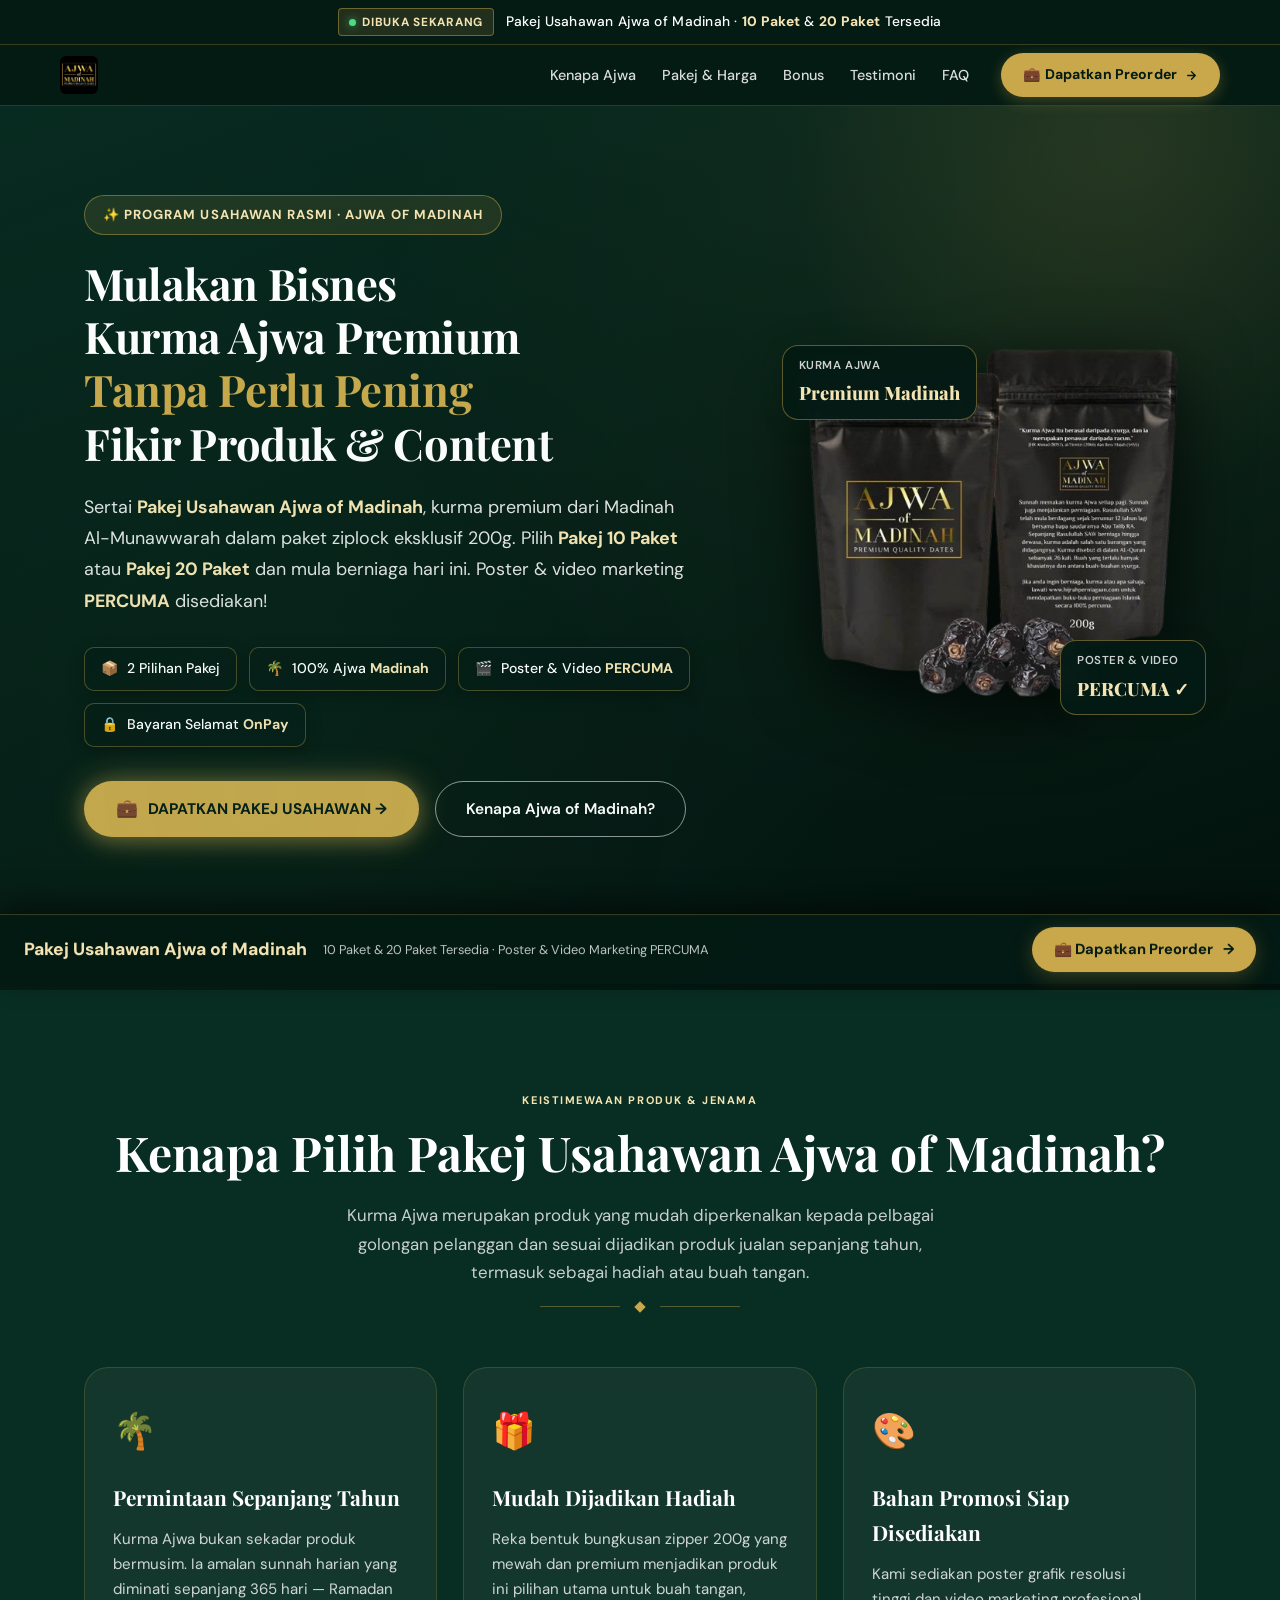
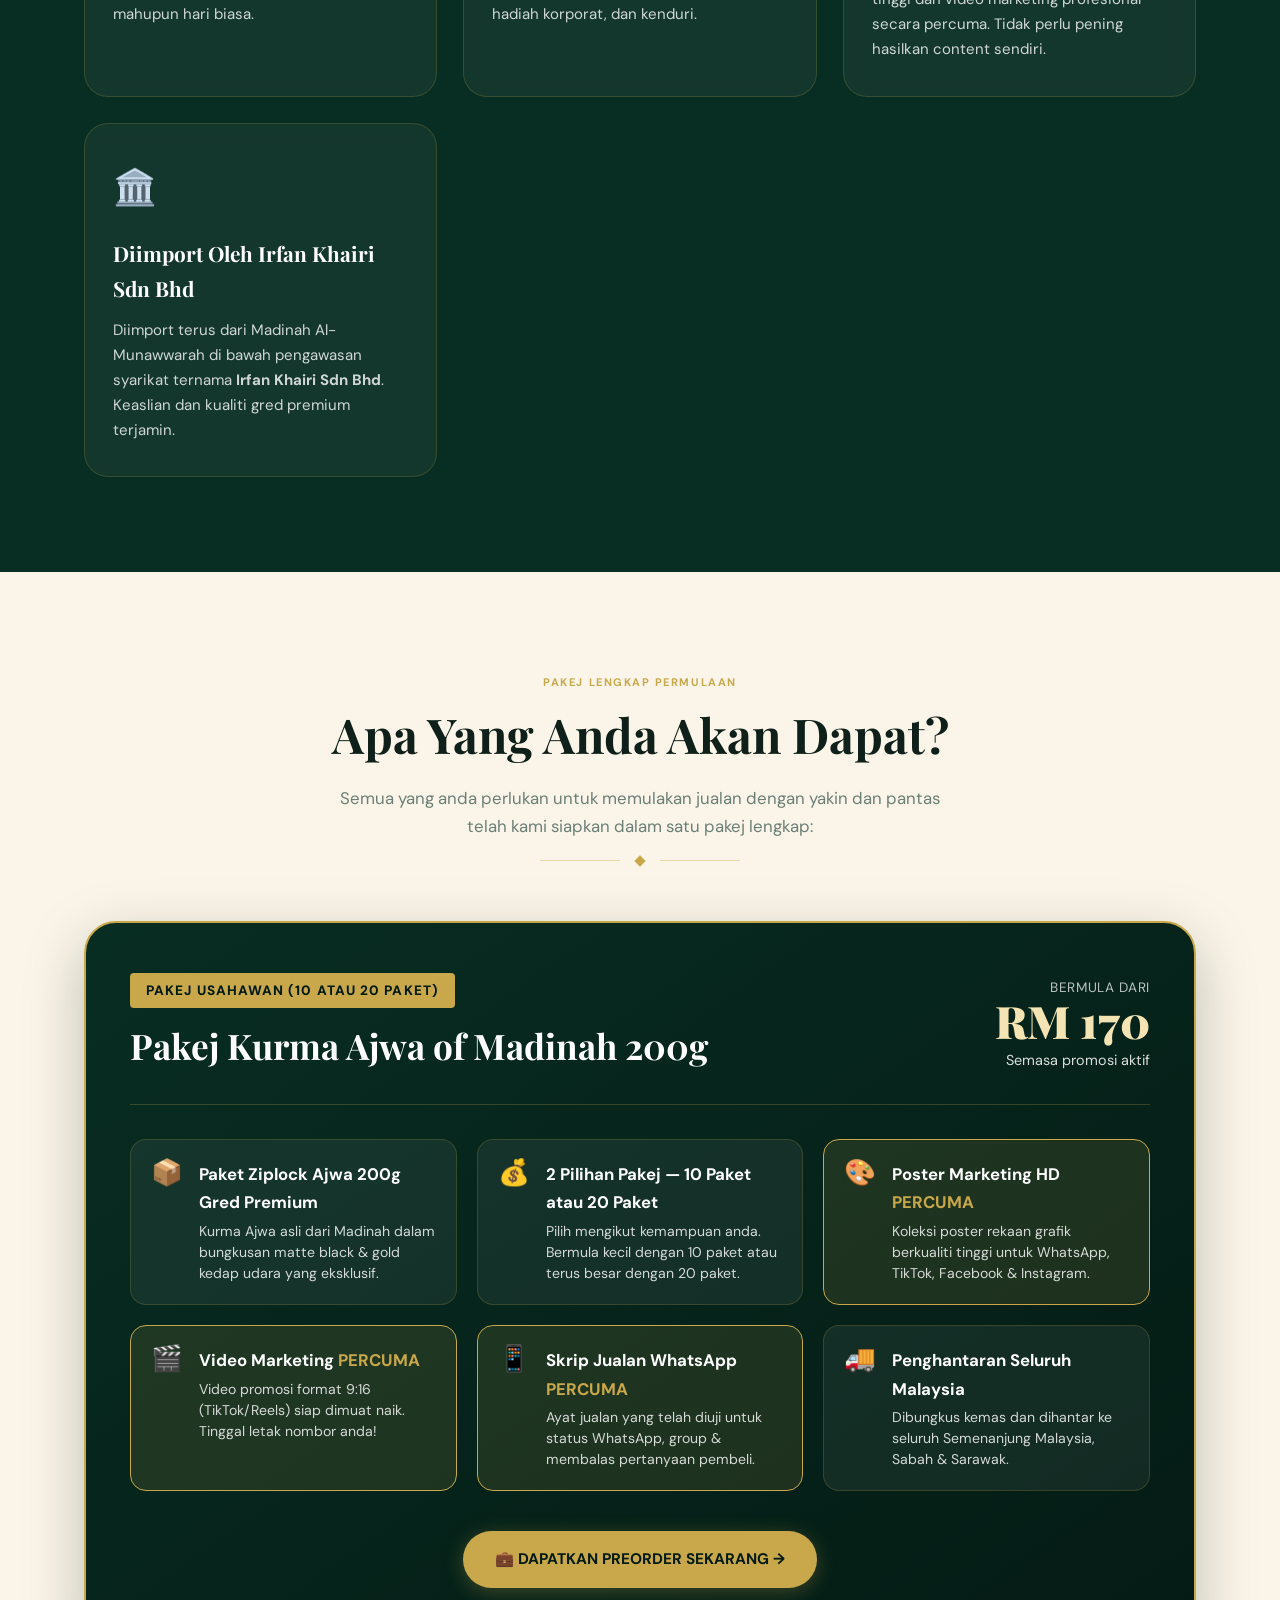
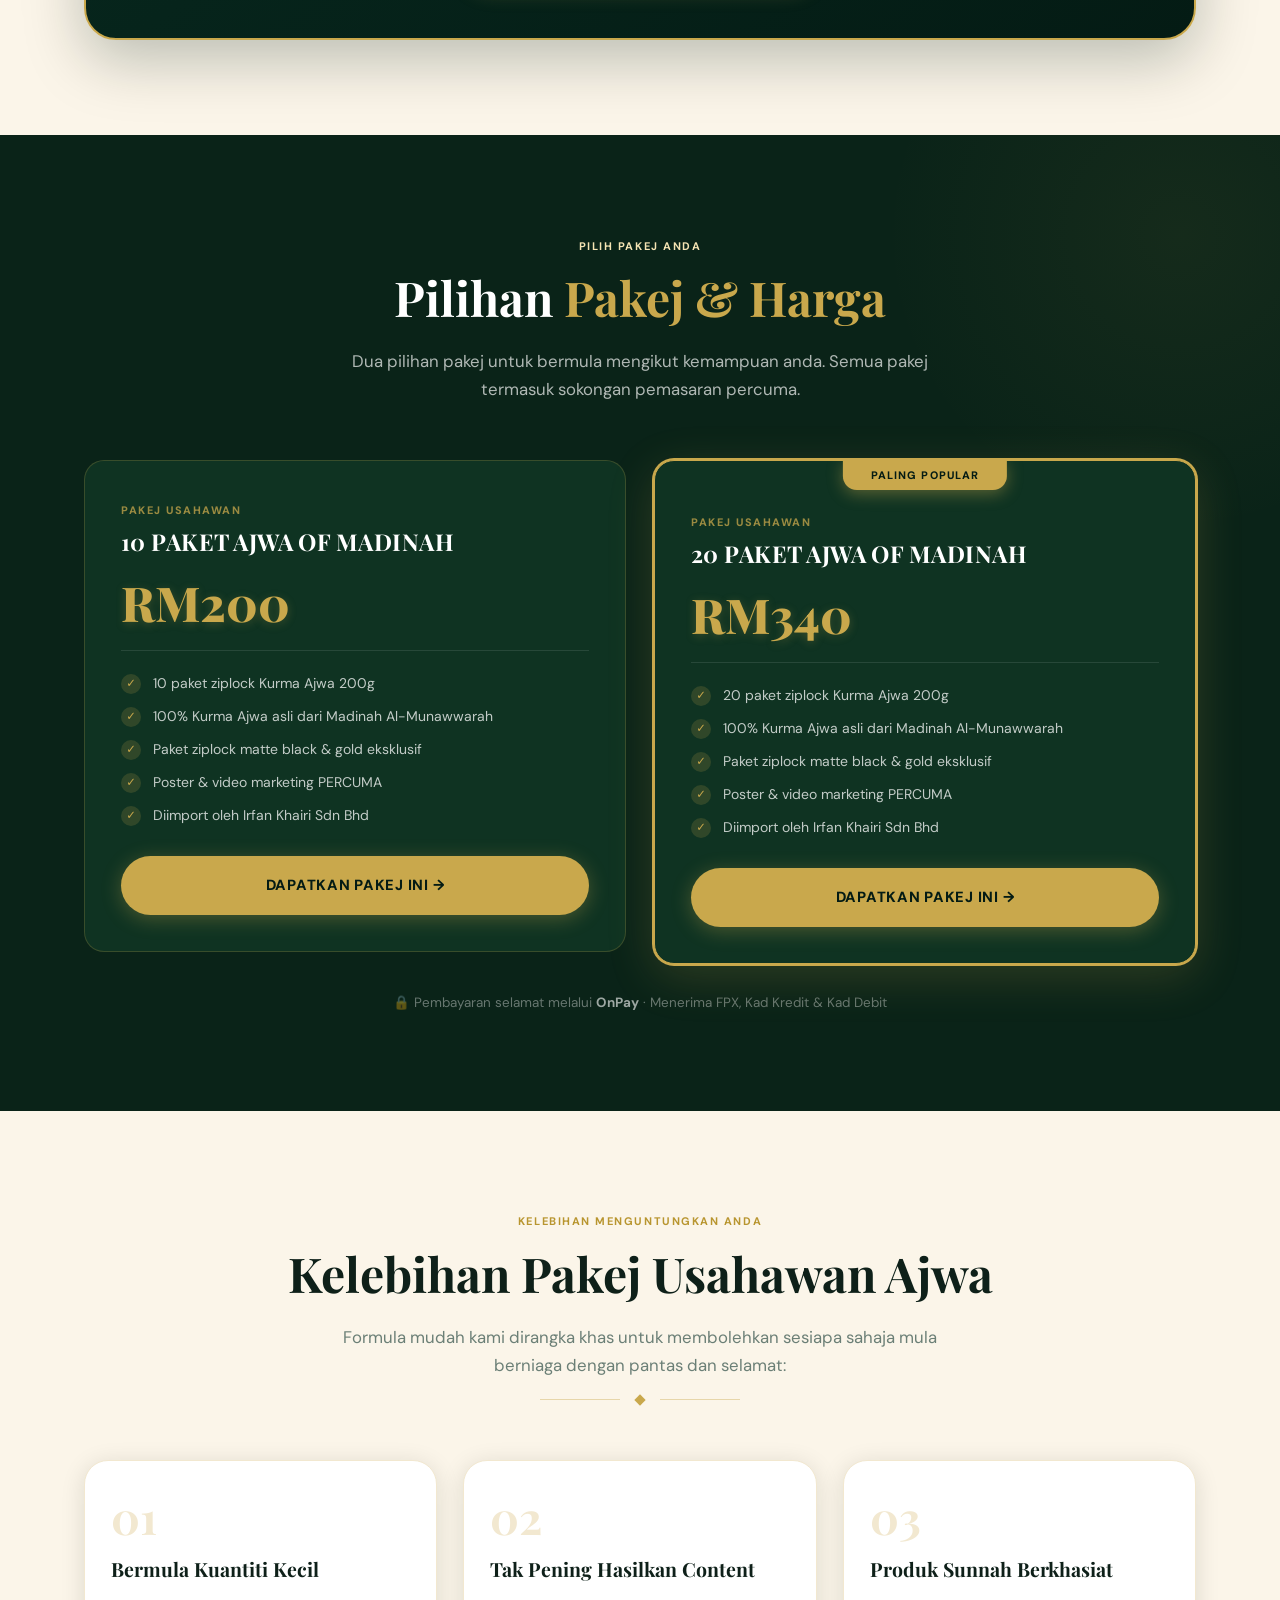
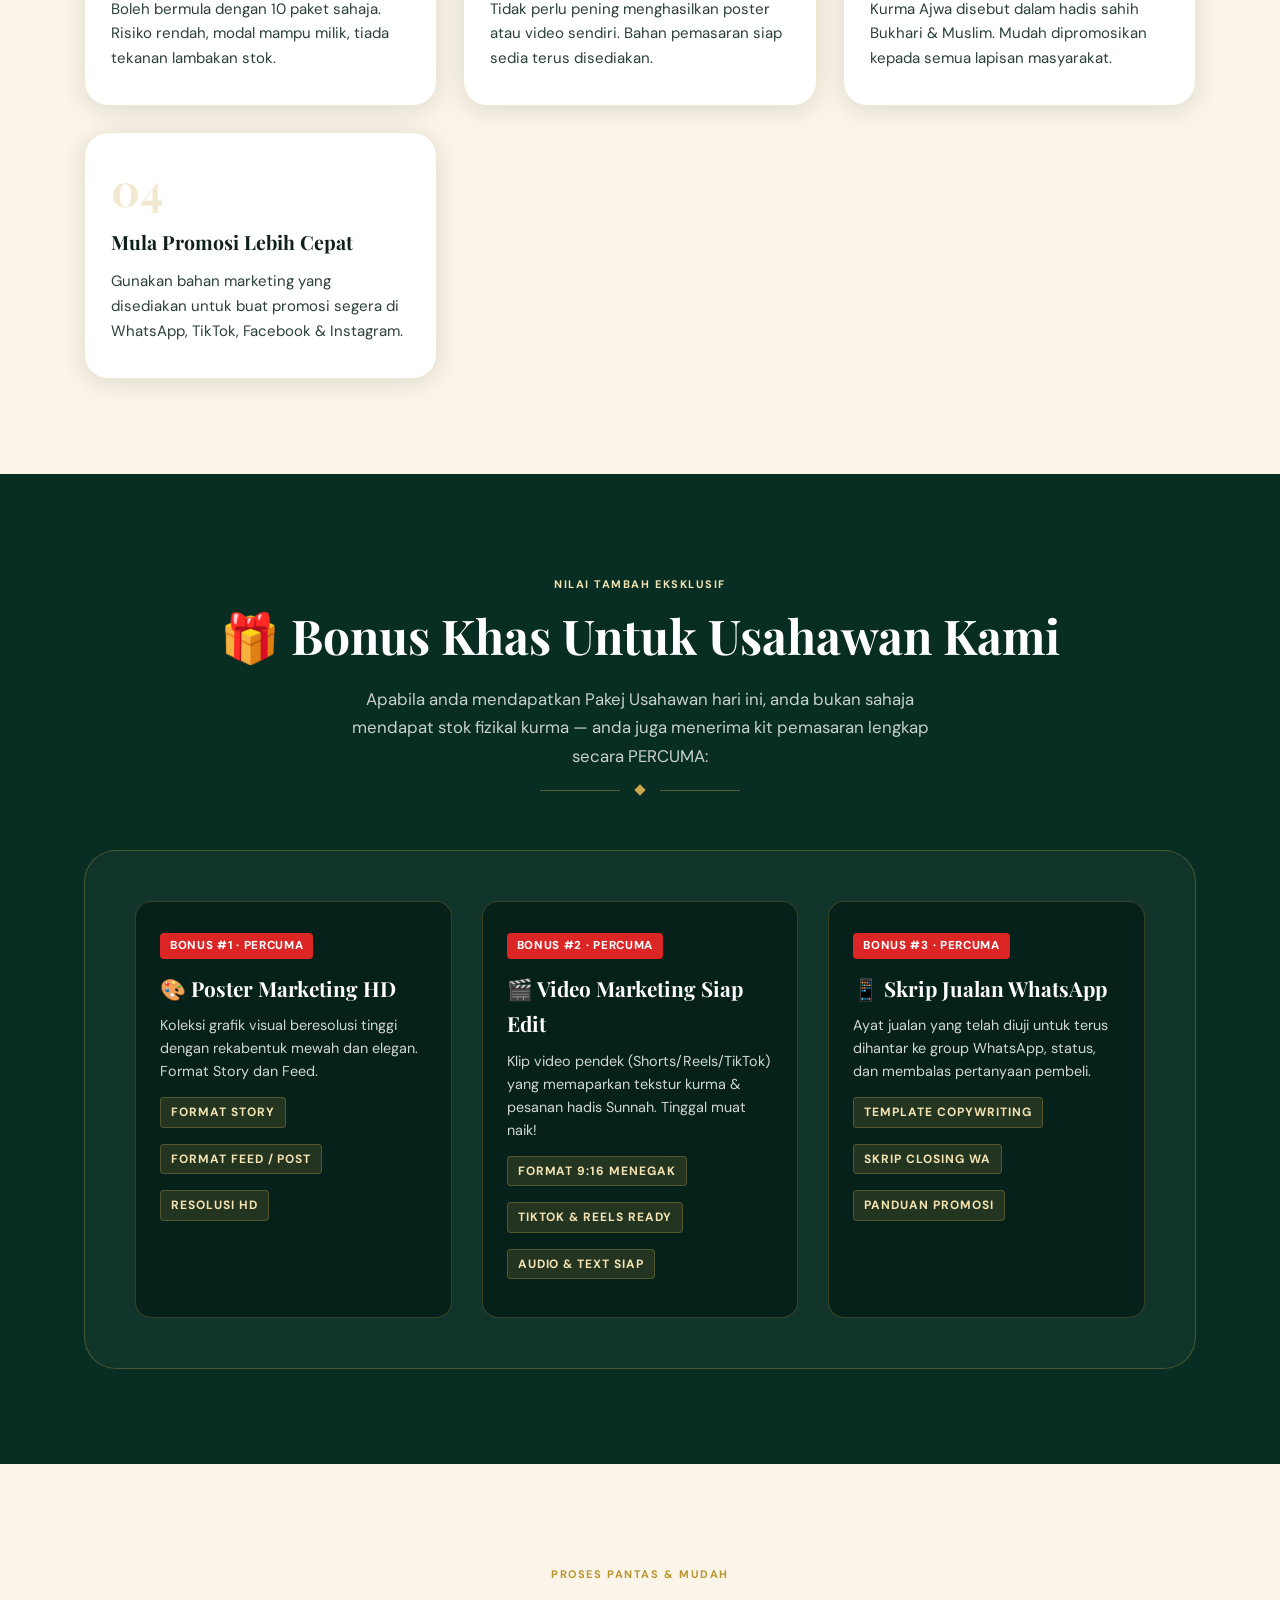
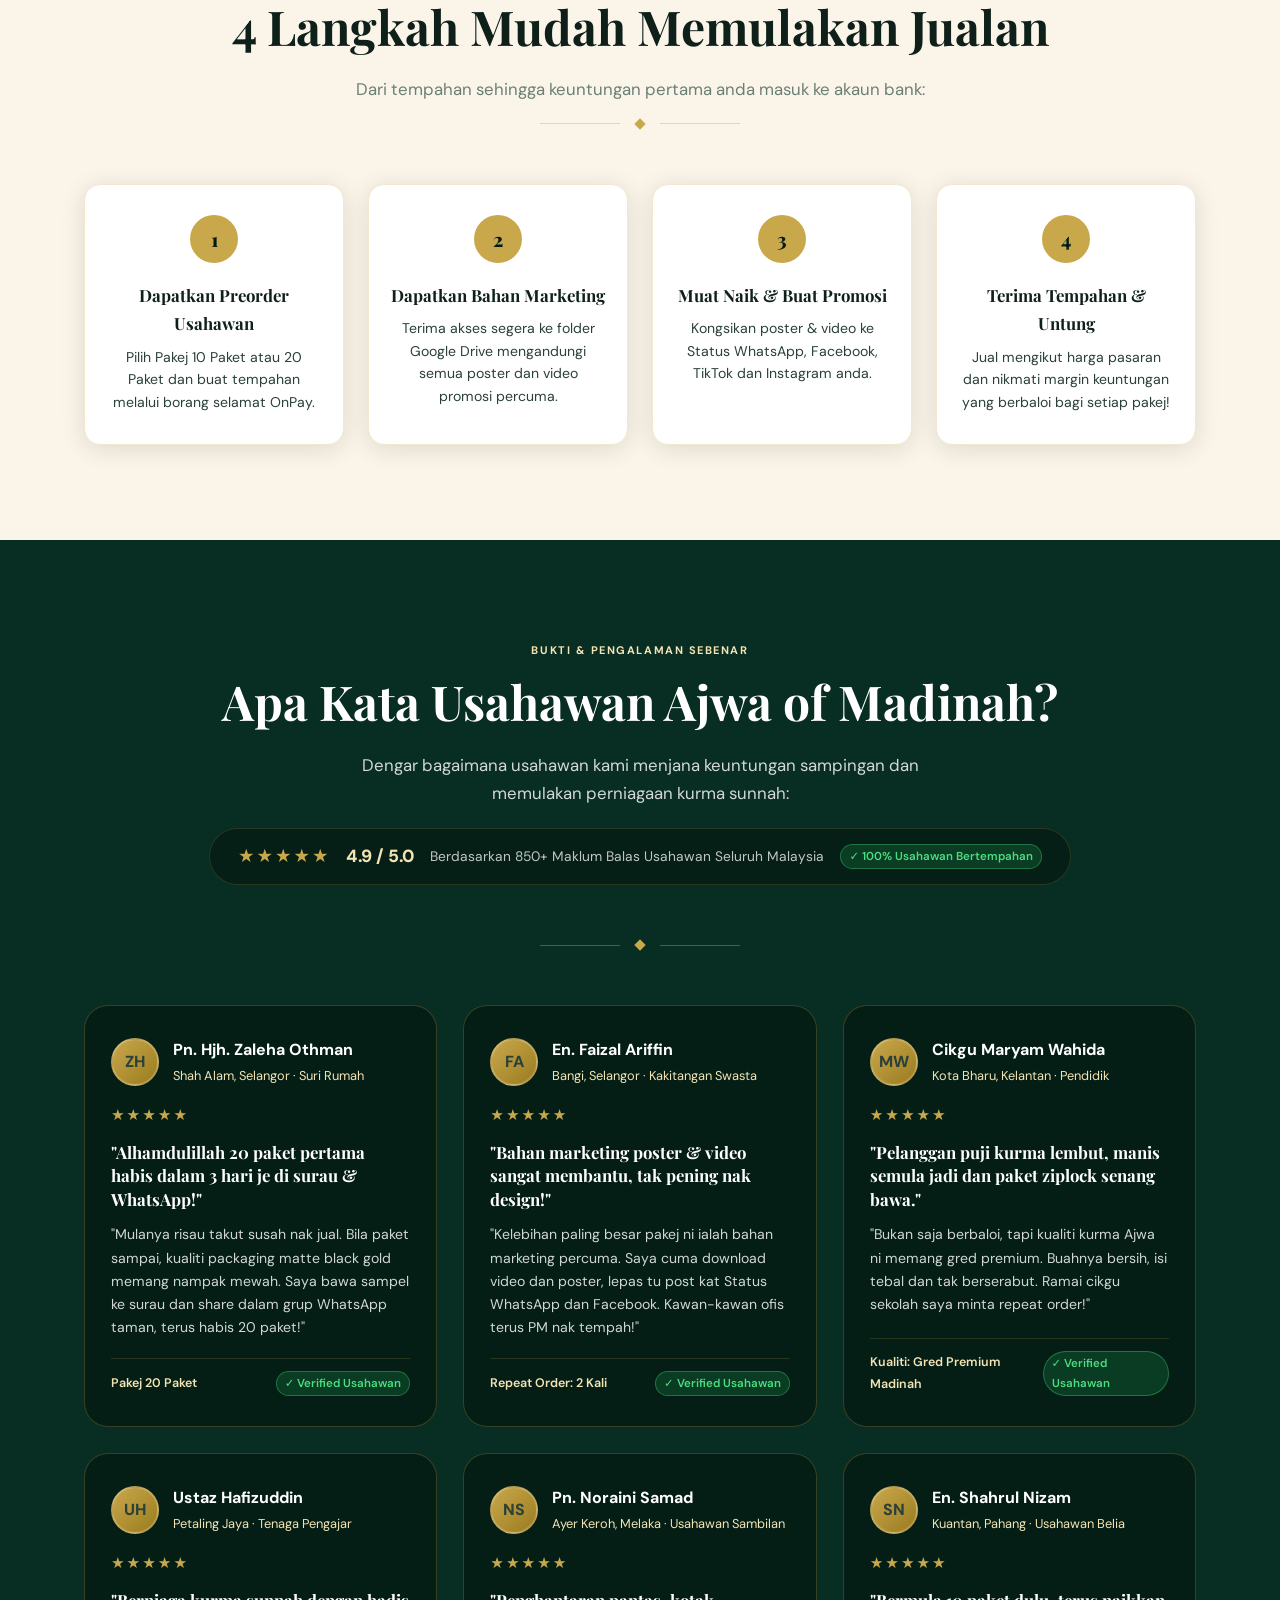
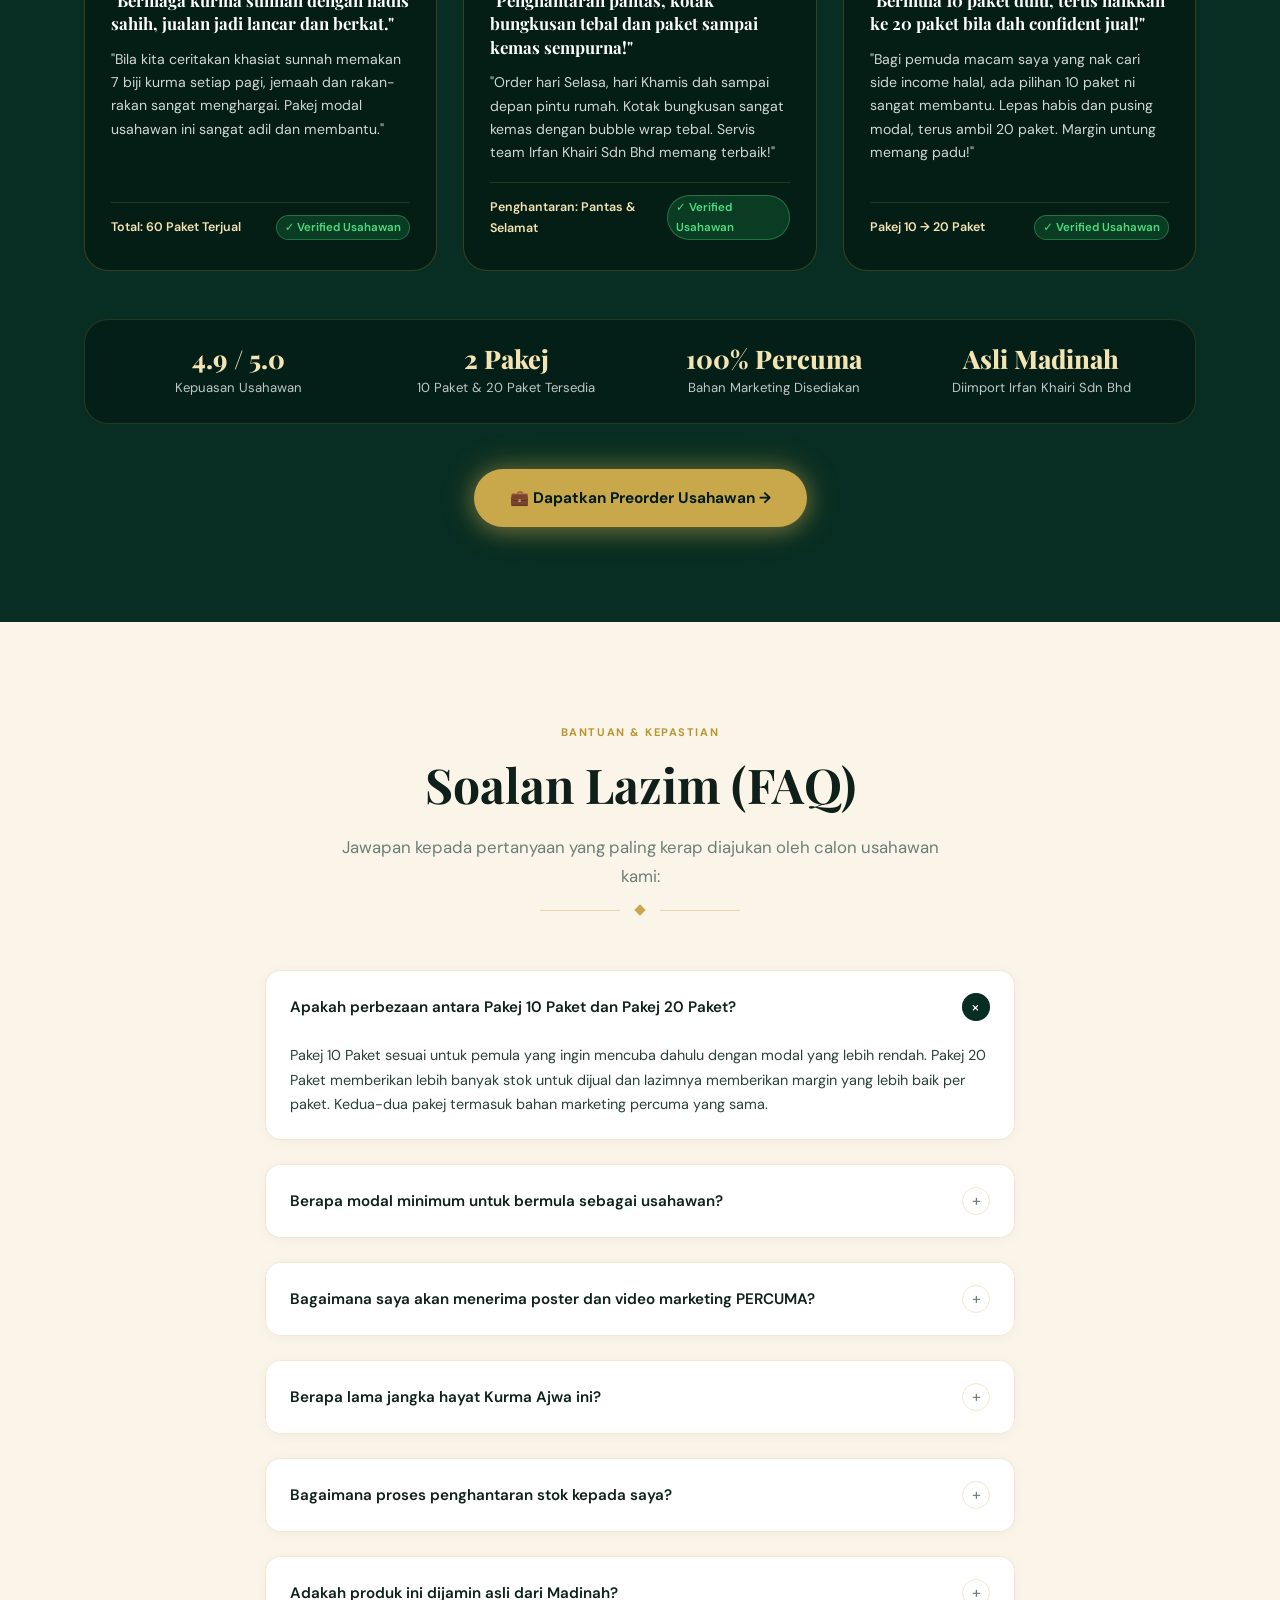
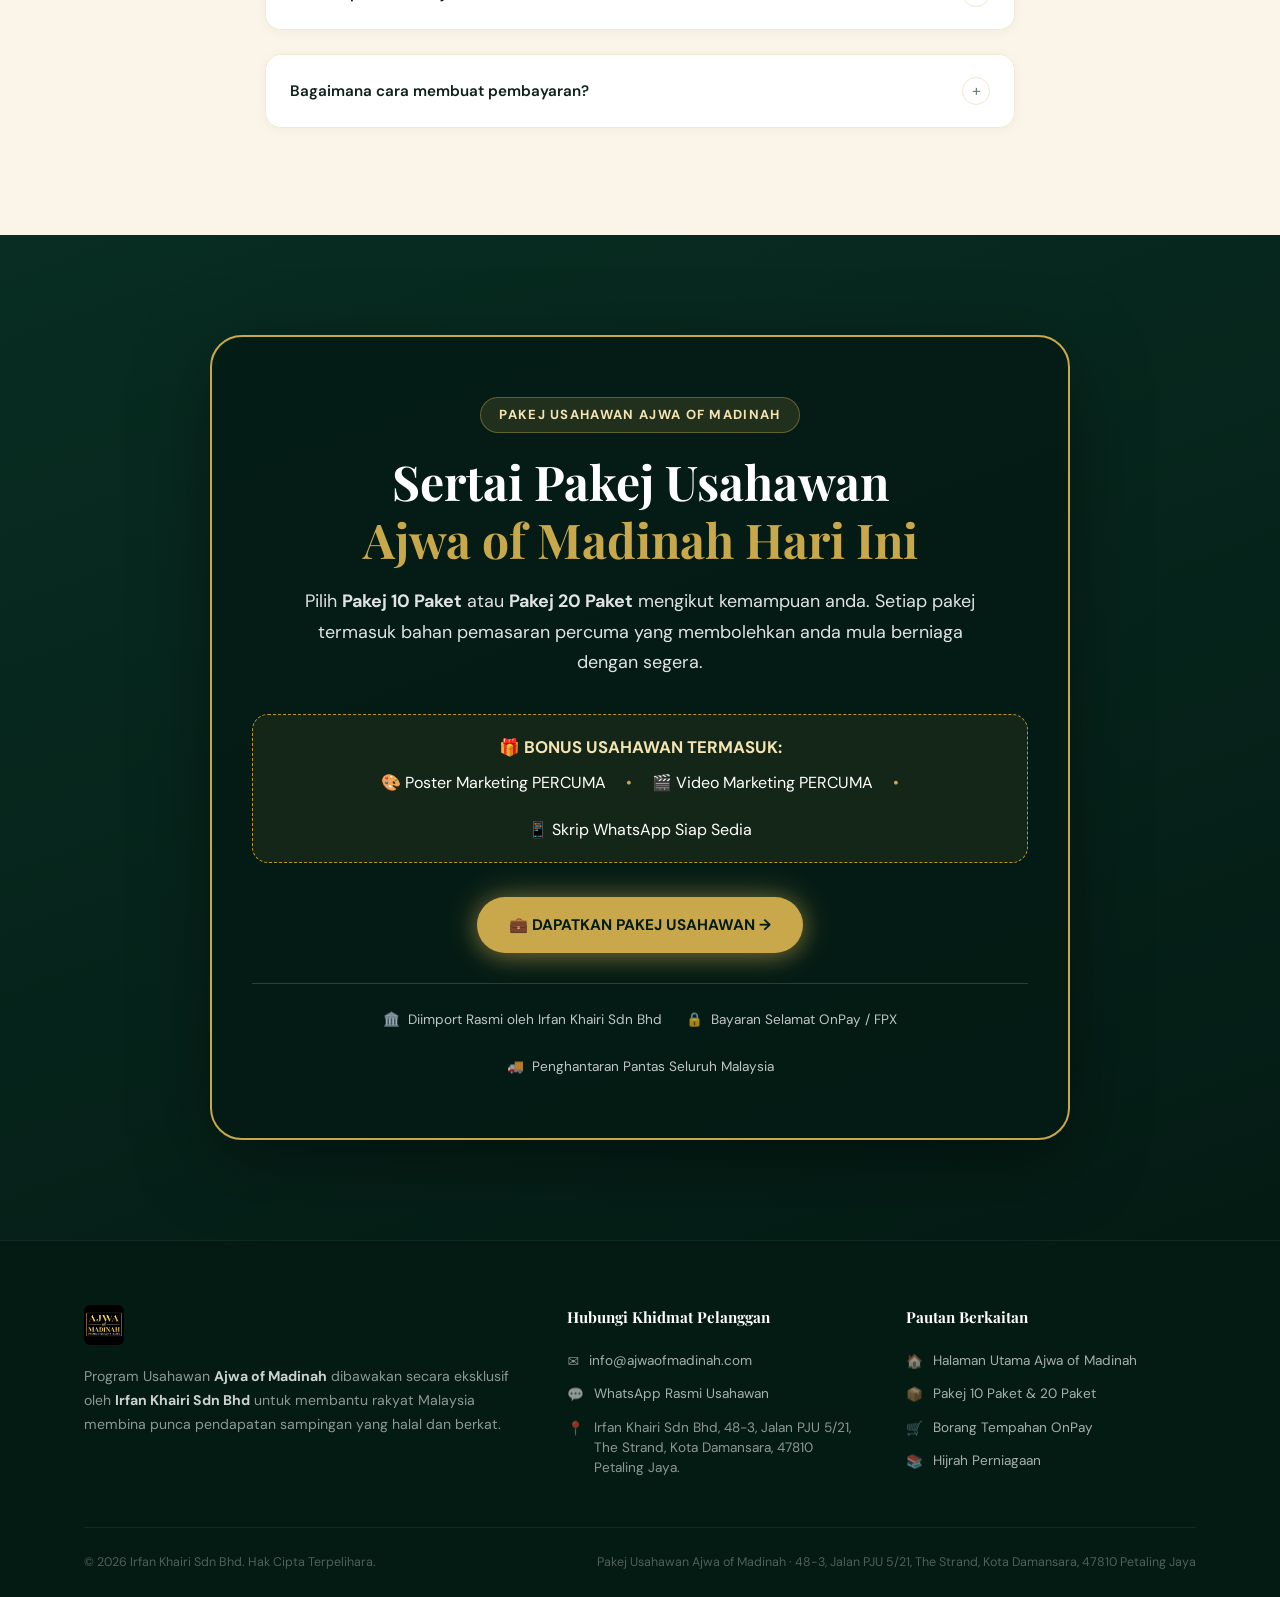
==== commit 09456cb7: "Buang reseller.html dan jadikan pakej-usahawan.html sebagai index.html utama" ====
--- a/index.html
+++ b/index.html
@@ -4,19 +4,19 @@
 <head>
   <meta charset="UTF-8" />
   <meta name="viewport" content="width=device-width, initial-scale=1.0" />
-  <title>Pakej Usahawan Ajwa of Madinah | Kurma Ajwa Premium dari Madinah</title>
+  <title>Pakej Usahawan Ajwa of Madinah | Kurma Premium dari Madinah Al-Munawwarah</title>
   <meta name="description"
-    content="Sertai Pakej Usahawan Ajwa of Madinah — kurma premium berkualiti tinggi dalam pek ziplock 200g, diimport terus dari Madinah oleh Irfan Khairi Sdn Bhd. Pakej 10 pek dan 20 pek tersedia." />
+    content="Sertai Pakej Usahawan Ajwa of Madinah. Pilih Pakej 10 Paket atau 20 Paket kurma premium berkualiti tinggi dari Madinah, dengan poster dan video marketing PERCUMA." />
   <meta name="keywords"
-    content="pakej usahawan ajwa, kurma ajwa, ajwa madinah, kurma premium, irfan khairi, pakej kurma, bisnes kurma" />
-  <meta property="og:title" content="Pakej Usahawan Ajwa of Madinah | Kurma Premium dari Madinah" />
+    content="pakej usahawan kurma ajwa, bisnes kurma, ajwa madinah, irfan khairi, jana pendapatan sampingan" />
+  <meta property="og:title" content="Pakej Usahawan Kurma Ajwa of Madinah — 10 Paket atau 20 Paket" />
   <meta property="og:description"
-    content="Sertai Pakej Usahawan Ajwa of Madinah. Kurma premium dalam pek ziplock 200g, diimport terus dari Madinah Al-Munawwarah." />
+    content="Mulakan bisnes kurma premium tanpa pening fikir produk & content. Lengkap poster dan video marketing PERCUMA." />
   <meta property="og:image" content="assets/sample-3-removebg-preview.png" />
   <meta property="og:type" content="website" />
-  <link rel="canonical" href="https://www.ajwaofmadinah.com/" />
-
-  <!-- Favicon -->
+  <link rel="canonical" href="https://www.ajwaofmadinah.com/index.html" />
+
+  <!-- Favicon — Ajwa of Madinah -->
   <link rel="icon" type="image/x-icon" href="assets/favicon.ico?v=3" />
   <link rel="icon" type="image/png" sizes="32x32" href="assets/favicon-32.png?v=3" />
   <link rel="icon" type="image/png" sizes="48x48" href="assets/favicon-48.png?v=3" />
@@ -27,51 +27,497 @@
   <link rel="preconnect" href="https://fonts.googleapis.com" />
   <link rel="preconnect" href="https://fonts.gstatic.com" crossorigin />
   <link
-    href="https://fonts.googleapis.com/css2?family=DM+Sans:ital,opsz,wght@0,9..40,300;0,9..40,400;0,9..40,500;0,9..40,600;0,9..40,700;1,9..40,400&family=Playfair+Display:ital,wght@0,400;0,600;0,700;0,800;1,400;1,600&display=swap"
+    href="https://fonts.googleapis.com/css2?family=Playfair+Display:ital,wght@0,400;0,600;0,700;0,800;0,900;1,400&family=DM+Sans:opsz,wght@9..40,300;9..40,400;9..40,500;9..40,600;9..40,700&display=swap"
     rel="stylesheet">
 
-  <!-- Config MESTI dimuatkan sebelum style dan script lain -->
-  <script src="js/config.js"></script>
+  <!-- ═══════════════════════════════════════════════════════════
+       ✏️  EDIT HARGA PAKEJ DI SINI
+       ═══════════════════════════════════════════════════════════
+       Untuk tukar harga promosi, cari "promoPrice" di bawah dan
+       ubah nilai tersebut sahaja. Halaman akan kemas kini secara
+       automatik apabila promosi aktif.
+
+       Contoh tukar harga 10 paket: promoPrice: 170 → promoPrice: 160
+       Contoh tukar harga 20 paket: promoPrice: 300 → promoPrice: 280
+
+       Untuk NYAHAKTIFKAN promosi sepenuhnya (walaupun dalam tempoh):
+         tukar  promoEnabled: true  kepada  promoEnabled: false
+       ═══════════════════════════════════════════════════════════ -->
+  <script>
+    const PAKEJ_CONFIG = {
+
+      /* ── Pautan OnPay — tukar di sini jika URL berubah ─────── */
+      onpayUrl: "https://irfankhairi.onpay.my/order/form/ajwaofmadinah",
+
+      /* ── Kawalan Promosi ─────────────────────────────────────
+         promoEnabled : true  = promosi aktif (bergantung pada tarikh)
+                        false = promosi dimatikan sepenuhnya
+         promoStart   : Tarikh mula (YYYY-MM-DD) — inklusif
+         promoEnd     : Tarikh tamat (YYYY-MM-DD) — inklusif
+         Zon waktu: Malaysia (Asia/Kuala_Lumpur)
+      ────────────────────────────────────────────────────────── */
+      promoEnabled: true,
+      promoStart: "2026-10-29",   /* ✏️ Tukar jika perlu */
+      promoEnd: "2026-11-15",   /* ✏️ Tukar jika perlu */
+
+      /* ── Pakej & Harga ──────────────────────────────────────
+         ✏️  TUKAR "promoPrice" SAHAJA untuk harga promosi baharu.
+         "savings" dikira AUTOMATIK — tidak perlu diedit.
+         "originalPrice" ialah harga asal (tanpa promosi).
+      ────────────────────────────────────────────────────────── */
+      packages: [
+        {
+          id: "paket-10",
+          name: "Pakej Usahawan 10 Paket",
+          quantity: 10,
+          originalPrice: 200,   /* RM200 — harga asal */
+          promoPrice: 170    /* ✏️ Tukar ini untuk harga promosi 10 paket */
+        },
+        {
+          id: "paket-20",
+          name: "Pakej Usahawan 20 Paket",
+          quantity: 20,
+          originalPrice: 340,   /* RM340 — harga asal */
+          promoPrice: 300    /* ✏️ Tukar ini untuk harga promosi 20 paket */
+        }
+      ]
+    };
+
+    /* ════════════════════════════════════════════════════════
+       FUNGSI LOGIK PROMOSI — JANGAN EDIT BAHAGIAN INI
+       ════════════════════════════════════════════════════════ */
+
+    /** Semak sama ada promosi aktif hari ini (zon waktu Malaysia). */
+    function isPromoActive() {
+      if (!PAKEJ_CONFIG.promoEnabled) return false;
+      try {
+        var nowMY = new Date(
+          new Date().toLocaleString('en-US', { timeZone: 'Asia/Kuala_Lumpur' })
+        );
+        var today = new Date(nowMY.getFullYear(), nowMY.getMonth(), nowMY.getDate());
+        var s = PAKEJ_CONFIG.promoStart.split('-').map(Number);
+        var e = PAKEJ_CONFIG.promoEnd.split('-').map(Number);
+        var start = new Date(s[0], s[1] - 1, s[2]);
+        var end = new Date(e[0], e[1] - 1, e[2]);
+        return today >= start && today <= end;
+      } catch (err) { return false; }
+    }
+
+    /** Render kedua-dua kad pakej ke dalam #pakej-cards-wrapper */
+    function renderCards() {
+      var wrapper = document.getElementById('pakej-cards-wrapper');
+      if (!wrapper) return;
+      var promoOn = isPromoActive();
+      var html = '';
+
+      PAKEJ_CONFIG.packages.forEach(function (pkg, idx) {
+        var savings = pkg.originalPrice - pkg.promoPrice;
+        var isFeatured = idx === 1;
+
+        /* Blok harga */
+        var priceHTML;
+        if (promoOn) {
+          priceHTML =
+            '<div class="pu-promo-badge">HARGA PROMOSI</div>' +
+            '<div class="pu-price-row">' +
+            '<span class="pu-orig">RM' + pkg.originalPrice + '</span>' +
+            '<span class="pu-promo">RM' + pkg.promoPrice + '</span>' +
+            '</div>' +
+            '<div class="pu-savings">✦ Jimat RM' + savings + '</div>';
+        } else {
+          priceHTML =
+            '<div class="pu-price-row">' +
+            '<span class="pu-promo solo">RM' + pkg.originalPrice + '</span>' +
+            '</div>';
+        }
+
+        html +=
+          '<div class="pu-card' + (isFeatured ? ' pu-card--featured' : '') + '" id="' + pkg.id + '">' +
+          (isFeatured ? '<div class="pu-ribbon">PALING POPULAR</div>' : '') +
+          '<div class="pu-card-body">' +
+          '<div class="pu-type">PAKEJ USAHAWAN</div>' +
+          '<h3 class="pu-qty">' + pkg.quantity + ' PAKET AJWA OF MADINAH</h3>' +
+          '<div class="pu-price-block">' + priceHTML + '</div>' +
+          '<div class="pu-divider"></div>' +
+          '<ul class="pu-features">' +
+          '<li><span class="pu-check">✓</span>' + pkg.quantity + ' paket ziplock Kurma Ajwa 200g</li>' +
+          '<li><span class="pu-check">✓</span>100% Kurma Ajwa asli dari Madinah Al-Munawwarah</li>' +
+          '<li><span class="pu-check">✓</span>Paket ziplock matte black &amp; gold eksklusif</li>' +
+          '<li><span class="pu-check">✓</span>Poster &amp; video marketing PERCUMA</li>' +
+          '<li><span class="pu-check">✓</span>Diimport oleh Irfan Khairi Sdn Bhd</li>' +
+          '</ul>' +
+          '<a href="' + PAKEJ_CONFIG.onpayUrl + '" target="_blank" rel="noopener noreferrer"' +
+          ' class="pu-cta-btn" aria-label="Dapatkan ' + pkg.name + ' melalui OnPay">' +
+          'DAPATKAN PAKEJ INI →' +
+          '</a>' +
+          '</div>' +
+          '</div>';
+      });
+
+      wrapper.innerHTML = html;
+    }
+
+    /** Kemas kini semua [data-onpay] dengan URL dari konfigurasi */
+    function wireOnPayLinks() {
+      document.querySelectorAll('[data-onpay]').forEach(function (el) {
+        el.setAttribute('href', PAKEJ_CONFIG.onpayUrl);
+      });
+    }
+
+    document.addEventListener('DOMContentLoaded', function () {
+      renderCards();
+      wireOnPayLinks();
+    });
+  </script>
 
   <link rel="stylesheet" href="css/style.css?v=40" />
+  <link rel="stylesheet" href="css/reseller.css?v=40" />
+  <style>
+    /* ── Pakej Usahawan — Kad Harga Inline Styles ──────────────── */
+    .pu-cards-section {
+      background: #0a2318;
+      padding-block: var(--section-py, 96px);
+      position: relative;
+      overflow: hidden;
+    }
+
+    .pu-cards-section::before {
+      content: '';
+      position: absolute;
+      top: -200px;
+      right: -200px;
+      width: 600px;
+      height: 600px;
+      border-radius: 50%;
+      background: radial-gradient(circle, rgba(201, 168, 76, .06) 0%, transparent 70%);
+      pointer-events: none;
+    }
+
+    .pu-cards-row {
+      display: grid;
+      grid-template-columns: repeat(2, 1fr);
+      gap: 28px;
+      margin-top: 56px;
+      align-items: start;
+    }
+
+    /* Card — solid dark green like reference */
+    .pu-card {
+      border: 1px solid rgba(201, 168, 76, .22);
+      border-radius: 20px;
+      background: #0f3322;
+      position: relative;
+      overflow: hidden;
+      transition: transform .35s cubic-bezier(.22, 1, .36, 1), border-color .35s, box-shadow .35s;
+    }
+
+    .pu-card:hover {
+      transform: translateY(-6px);
+      border-color: rgba(201, 168, 76, .50);
+      box-shadow: 0 20px 56px rgba(0, 0, 0, .40);
+    }
+
+    .pu-card--featured {
+      border-color: #c9a84c;
+      background: #0f3322;
+      box-shadow: 0 0 0 2px #c9a84c, 0 12px 48px rgba(201, 168, 76, .20);
+    }
+
+    /* Ribbon */
+    .pu-ribbon {
+      position: absolute;
+      top: -1px;
+      left: 50%;
+      transform: translateX(-50%);
+      background: #c9a84c;
+      color: #041b14;
+      font-size: .68rem;
+      font-weight: 800;
+      letter-spacing: .10em;
+      text-transform: uppercase;
+      padding: 6px 28px;
+      border-radius: 0 0 14px 14px;
+      white-space: nowrap;
+      box-shadow: 0 4px 16px rgba(201, 168, 76, .40);
+    }
+
+    /* Card body */
+    .pu-card-body {
+      padding: 40px 36px 36px;
+    }
+
+    .pu-card--featured .pu-card-body {
+      padding-top: 52px;
+    }
+
+    /* Labels */
+    .pu-type {
+      font-size: .68rem;
+      font-weight: 800;
+      letter-spacing: .14em;
+      text-transform: uppercase;
+      color: rgba(201, 168, 76, .75);
+      margin-bottom: 8px;
+    }
+
+    .pu-qty {
+      font-family: 'Playfair Display', Georgia, serif;
+      font-size: 1.45rem;
+      font-weight: 700;
+      color: #fff;
+      line-height: 1.25;
+      margin-bottom: 22px;
+      text-transform: uppercase;
+      letter-spacing: .02em;
+    }
+
+    /* Price block */
+    .pu-price-block {
+      margin-bottom: 24px;
+    }
+
+    .pu-promo-badge {
+      display: inline-block;
+      font-size: .65rem;
+      font-weight: 800;
+      letter-spacing: .12em;
+      text-transform: uppercase;
+      color: #c9a84c;
+      background: rgba(201, 168, 76, .12);
+      padding: 3px 12px;
+      border-radius: 100px;
+      margin-bottom: 10px;
+    }
+
+    .pu-price-row {
+      display: flex;
+      align-items: baseline;
+      gap: 14px;
+      flex-wrap: wrap;
+      margin-bottom: 6px;
+    }
+
+    /* Harga asal — dipotong dengan warna bersesuaian */
+    .pu-orig {
+      font-family: 'Playfair Display', Georgia, serif;
+      font-size: 2.2rem;
+      font-weight: 700;
+      color: rgba(201, 168, 76, .55);
+      position: relative;
+      display: inline-block;
+      text-decoration: none;
+      line-height: 1;
+    }
+
+    /* Garisan potong harga — merah coral kemas dan elegan */
+    .pu-orig::after {
+      content: '';
+      position: absolute;
+      left: -4px;
+      right: -4px;
+      top: 50%;
+      height: 3.5px;
+      background: #e63946;
+      border-radius: 2px;
+      transform: translateY(-50%) rotate(-7deg);
+      box-shadow: 0 2px 6px rgba(230, 57, 70, .45);
+    }
+
+    /* Harga promosi — gold cerah menonjol */
+    .pu-promo {
+      font-family: 'Playfair Display', Georgia, serif;
+      font-size: 2.8rem;
+      font-weight: 800;
+      color: #ffdb70;
+      line-height: 1;
+      text-shadow: 0 2px 10px rgba(201, 168, 76, .25);
+    }
+
+    /* Harga asal sahaja (tanpa promo) — saiz standard */
+    .pu-promo.solo {
+      font-size: 3rem;
+      color: #c9a84c;
+    }
+
+    .pu-savings {
+      display: inline-block;
+      font-size: .82rem;
+      font-weight: 700;
+      color: #c9a84c;
+      background: rgba(201, 168, 76, .12);
+      padding: 4px 16px;
+      border-radius: 100px;
+      margin-top: 8px;
+    }
+
+    /* Divider */
+    .pu-divider {
+      height: 1px;
+      background: rgba(255, 255, 255, .10);
+      margin: 22px 0;
+    }
+
+    /* Feature list */
+    .pu-features {
+      list-style: none;
+      padding: 0;
+      margin: 0 0 30px;
+      display: flex;
+      flex-direction: column;
+      gap: 12px;
+    }
+
+    .pu-features li {
+      display: flex;
+      align-items: flex-start;
+      gap: 12px;
+      font-size: .875rem;
+      color: rgba(255, 255, 255, .75);
+      line-height: 1.45;
+    }
+
+    .pu-check {
+      flex-shrink: 0;
+      width: 20px;
+      height: 20px;
+      border-radius: 50%;
+      background: rgba(201, 168, 76, .18);
+      display: flex;
+      align-items: center;
+      justify-content: center;
+      font-size: .72rem;
+      color: #c9a84c;
+      font-weight: 700;
+      margin-top: 1px;
+    }
+
+    /* CTA Button */
+    .pu-cta-btn {
+      display: flex;
+      align-items: center;
+      justify-content: center;
+      width: 100%;
+      padding: 17px 24px;
+      border-radius: 100px;
+      font-size: .92rem;
+      font-weight: 800;
+      letter-spacing: .05em;
+      text-transform: uppercase;
+      background: #c9a84c;
+      color: #041b14;
+      text-decoration: none;
+      transition: background .3s, transform .3s, box-shadow .3s;
+      box-shadow: 0 4px 20px rgba(201, 168, 76, .32);
+    }
+
+    .pu-cta-btn:hover {
+      background: #b8952f;
+      transform: translateY(-2px);
+      box-shadow: 0 8px 32px rgba(201, 168, 76, .45);
+      color: #041b14;
+    }
+
+    /* Note below cards */
+    .pu-note {
+      text-align: center;
+      margin-top: 28px;
+      font-size: .84rem;
+      color: rgba(255, 255, 255, .38);
+    }
+
+    .pu-note strong {
+      color: rgba(255, 255, 255, .60);
+    }
+
+    /* Mobile */
+    @media (max-width: 768px) {
+      .pu-cards-row {
+        grid-template-columns: 1fr;
+        gap: 36px;
+      }
+
+      .pu-card-body {
+        padding: 38px 22px 28px;
+      }
+
+      .pu-card--featured .pu-card-body {
+        padding-top: 50px;
+      }
+
+      .pu-orig {
+        font-size: 1.7rem;
+      }
+
+      .pu-promo {
+        font-size: 2.3rem;
+      }
+
+      .pu-promo.solo {
+        font-size: 2.5rem;
+      }
+    }
+
+    @media (max-width: 480px) {
+      .pu-cards-row {
+        grid-template-columns: 1fr;
+      }
+    }
+
+    /* ── Top Announcement bar — hide IKSB logo on this page ─── */
+    .nav-logo-sep,
+    .nav-logo-iksb {
+      display: none !important;
+    }
+
+    /* ── Hero product image tweak ───────────────────────────── */
+    .reseller-hero-pack-img {
+      filter: drop-shadow(0 24px 60px rgba(0, 0, 0, .45));
+    }
+  </style>
 </head>
 
 <body>
 
   <!-- ═══════════════════════════════════════════════════════════
-     HEADER / STICKY NAVIGATION
+     HEADER / NAVIGATION
      ═══════════════════════════════════════════════════════════ -->
-  <header id="navbar" role="banner">
+  <header id="navbar" class="navbar-reseller" role="banner">
+    <div class="top-announcement-bar" role="complementary" aria-label="Pakej Usahawan Ajwa of Madinah">
+      <span class="badge-live"><span class="live-dot" aria-hidden="true"></span> Dibuka Sekarang</span>
+      <span>Pakej Usahawan Ajwa of Madinah · <strong>10 Paket</strong> &amp; <strong>20 Paket</strong> Tersedia</span>
+    </div>
+
     <div class="container nav-inner">
 
-      <!-- Logo Ajwa of Madinah sahaja (IKSB dibuang) -->
+      <!-- Logo Ajwa of Madinah sahaja — IKSB tidak dipaparkan -->
       <div class="nav-logos">
-        <a href="#hero" class="nav-logo-link" aria-label="Ajwa of Madinah Utama">
+        <a href="index.html" class="nav-logo-link" aria-label="Ajwa of Madinah — Pakej Usahawan">
           <img src="assets/logo-ajwa.jpeg" alt="Ajwa of Madinah Logo" class="nav-logo-ajwa" />
         </a>
       </div>
 
       <!-- Desktop Navigation -->
-      <nav class="nav-menu" aria-label="Navigasi Utama">
+      <nav class="nav-menu" aria-label="Navigasi Pakej Usahawan">
         <ul class="nav-links" id="nav-desktop">
-          <li><a href="#pengenalan">Pakej</a></li>
-          <li><a href="#keistimewaan">Keistimewaan</a></li>
-          <li><a href="#testimoni">Ulasan</a></li>
+          <li><a href="#kenapa">Kenapa Ajwa</a></li>
+          <li><a href="#pakej-harga">Pakej &amp; Harga</a></li>
+          <li><a href="#bonus">Bonus</a></li>
+          <li><a href="#testimoni">Testimoni</a></li>
           <li><a href="#soalan">FAQ</a></li>
           <li class="nav-cta">
-            <a href="#pakej-usahawan"
-              id="nav-cta-btn" class="btn-gold-nav" aria-label="Lihat Pakej Usahawan">
-              <span>💼 Lihat Pakej</span>
+            <a href="#" data-onpay id="nav-cta-btn" class="btn-gold-nav" target="_blank" rel="noopener noreferrer"
+              aria-label="Dapatkan Preorder Usahawan">
+              <span>💼 Dapatkan Preorder</span>
               <svg width="13" height="13" viewBox="0 0 24 24" fill="none" stroke="currentColor" stroke-width="2.5"
                 stroke-linecap="round" stroke-linejoin="round">
-                <path d="M7 17l9.2-9.2M17 17V8H8" />
+                <path d="M5 12h14M12 5l7 7-7 7" />
               </svg>
             </a>
           </li>
         </ul>
       </nav>
 
-      <!-- Hamburger -->
+      <!-- Mobile Hamburger -->
       <button class="nav-hamburger" id="hamburger" aria-label="Buka menu navigasi" aria-expanded="false">
         <span></span><span></span><span></span>
       </button>
@@ -81,12 +527,14 @@
   <!-- Mobile Navigation Overlay -->
   <div class="nav-mobile" id="mobile-nav" role="dialog" aria-modal="true" aria-label="Menu navigasi mudah alih">
     <div class="nav-mobile-inner">
-      <a href="#pengenalan" class="mobile-link">Pakej Usahawan</a>
-      <a href="#keistimewaan" class="mobile-link">Keistimewaan</a>
-      <a href="#testimoni" class="mobile-link">Ulasan</a>
+      <a href="#kenapa" class="mobile-link">Kenapa Ajwa</a>
+      <a href="#pakej-harga" class="mobile-link">Pakej &amp; Harga</a>
+      <a href="#bonus" class="mobile-link">Bonus Percuma</a>
+      <a href="#testimoni" class="mobile-link">Testimoni</a>
       <a href="#soalan" class="mobile-link">FAQ</a>
-      <a href="#pakej-usahawan" class="btn-gold mobile-cta-btn" id="mobile-cta-btn">
-        💼 Dapatkan Pakej Usahawan
+      <a href="#" data-onpay target="_blank" rel="noopener noreferrer" class="btn-gold mobile-cta-btn"
+        id="mobile-cta-btn">
+        💼 Dapatkan Preorder Usahawan
       </a>
     </div>
   </div>
@@ -95,294 +543,259 @@
   <!-- ═══════════════════════════════════════════════════════════
      HERO SECTION
      ═══════════════════════════════════════════════════════════ -->
-  <section id="hero" aria-label="Pakej Usahawan Ajwa of Madinah">
+  <section id="hero-reseller" class="hero-reseller" aria-label="Pakej Usahawan Ajwa of Madinah">
     <div class="hero-bg-glow" aria-hidden="true"></div>
     <div class="hero-pattern" aria-hidden="true"></div>
 
-    <div class="container hero-inner">
-
-      <!-- Hero Content Left -->
-      <div class="hero-content">
-        <div class="hero-badge reveal d-1">
-          <span class="hero-badge-pulse" aria-hidden="true"></span>
-          <span>Pakej Usahawan Eksklusif — Terus dari Madinah</span>
-        </div>
-
-        <h1 class="hero-headline reveal d-2">
-          Mulakan bisnes kurma<br />
-          premium dengan <span class="gold-shimmer">Ajwa of Madinah.</span>
-        </h1>
-
-        <p class="hero-sub reveal d-3">
-          <strong>Kurma Ajwa of Madinah</strong> — kurma premium berkualiti tinggi dalam pek ziplock 200g.
-          Diimport secara eksklusif oleh Irfan Khairi Sdn Bhd. Pilih pakej anda dan mula berniaga hari ini.
-        </p>
-
-        <div class="hero-cta-row reveal d-4">
-          <a href="#pakej-usahawan"
-            class="btn-gold hero-btn-glow" id="hero-pakej-btn"
-            aria-label="Lihat Pakej Usahawan Ajwa of Madinah">
-            <span class="btn-icon">💼</span>
-            <span>Dapatkan Pakej Usahawan</span>
-            <span class="btn-arrow">→</span>
-          </a>
-          <a href="#keistimewaan" class="btn-gold-outline" id="hero-keistimewaan-btn">
-            Lihat keistimewaan
-          </a>
-        </div>
-
-        <!-- Trust Badges -->
-        <div class="hero-trust-bar reveal d-5">
-          <div class="trust-pill">
-            <span class="trust-icon">📦</span>
-            <span><strong>200g</strong> setiap pek</span>
-          </div>
-          <div class="trust-pill">
-            <span class="trust-icon">🕋</span>
-            <span><strong>100%</strong> Dari Madinah</span>
-          </div>
-          <div class="trust-pill">
-            <span class="trust-icon">🔒</span>
-            <span>Ziplock Praktikal</span>
-          </div>
-        </div>
-      </div>
-
-      <!-- Hero Visual Right -->
-      <div class="hero-visual reveal-right d-2">
-        <div class="visual-halo" aria-hidden="true"></div>
-        <div class="visual-frame">
-          <img src="assets/sample-3-removebg-preview.png"
-            alt="Pek Premium Ajwa of Madinah 200g bersama buah kurma Ajwa hitam berkilat dari Madinah"
-            class="hero-main-img" loading="eager" />
-          <!-- Floating Card -->
-          <div class="floating-card hero-float-card">
-            <div class="float-icon">🕋</div>
-            <div class="float-info">
-              <strong>Gred Madinah Asli</strong>
-              <span>Pakej Usahawan Tersedia</span>
-            </div>
-          </div>
-        </div>
-      </div>
-
+    <div class="container">
+      <div class="reseller-hero-grid">
+
+        <!-- Left: Copywriting -->
+        <div class="hero-content">
+          <div class="hero-pill-badge reveal d-1">
+            <span>✨ Program Usahawan Rasmi · Ajwa of Madinah</span>
+          </div>
+
+          <h1 class="hero-reseller-h1 reveal d-2">
+            Mulakan Bisnes<br />
+            Kurma Ajwa Premium<br />
+            <span class="gold-shimmer">Tanpa Perlu Pening</span><br />
+            Fikir Produk &amp; Content
+          </h1>
+
+          <p class="hero-reseller-sub reveal d-3">
+            Sertai <strong>Pakej Usahawan Ajwa of Madinah</strong>, kurma premium dari Madinah Al-Munawwarah
+            dalam paket ziplock eksklusif 200g. Pilih <strong>Pakej 10 Paket</strong> atau <strong>Pakej 20
+              Paket</strong>
+            dan mula berniaga hari ini. Poster &amp; video marketing <strong>PERCUMA</strong> disediakan!
+          </p>
+
+          <!-- Quick tags -->
+          <div class="hero-package-badge-row reveal d-4">
+            <div class="hero-package-tag">
+              <span>📦</span><span>2 Pilihan Pakej</span>
+            </div>
+            <div class="hero-package-tag">
+              <span>🌴</span><span>100% Ajwa <strong>Madinah</strong></span>
+            </div>
+            <div class="hero-package-tag">
+              <span>🎬</span><span>Poster &amp; Video <strong>PERCUMA</strong></span>
+            </div>
+            <div class="hero-package-tag">
+              <span>🔒</span><span>Bayaran Selamat <strong>OnPay</strong></span>
+            </div>
+          </div>
+
+          <div class="hero-cta-row reveal d-5">
+            <a href="#" data-onpay target="_blank" rel="noopener noreferrer" class="btn-gold hero-btn-glow"
+              id="hero-cta-main">
+              <span class="btn-icon">💼</span>
+              <span>DAPATKAN PAKEJ USAHAWAN →</span>
+            </a>
+            <a href="#kenapa" class="btn-gold-outline" id="hero-cta-secondary">
+              Kenapa Ajwa of Madinah?
+            </a>
+          </div>
+        </div>
+
+        <!-- Right: Product Visual -->
+        <div class="hero-visual reveal-right d-3">
+          <div class="hero-visual-card">
+            <div class="floating-badge floating-badge-top-left">
+              <span class="floating-badge-label">Kurma Ajwa</span>
+              <span class="floating-badge-val">Premium Madinah</span>
+            </div>
+
+            <img src="assets/sample-3-removebg-preview.png"
+              alt="Paket Ajwa of Madinah 200g — Kurma Premium Berkhasiat dari Madinah" class="reseller-hero-pack-img"
+              loading="eager" />
+
+            <div class="floating-badge floating-badge-bottom-right">
+              <span class="floating-badge-label">Poster &amp; Video</span>
+              <span class="floating-badge-val">PERCUMA ✓</span>
+            </div>
+          </div>
+        </div>
+
+      </div>
     </div>
   </section>
 
 
   <!-- ═══════════════════════════════════════════════════════════
-     PENGENALAN PAKEJ USAHAWAN
+     KENAPA PILIH PAKEJ USAHAWAN AJWA OF MADINAH
      ═══════════════════════════════════════════════════════════ -->
-  <section id="pengenalan" aria-label="Pengenalan Pakej Usahawan Ajwa of Madinah">
+  <section id="kenapa" class="section-why" aria-label="Kelebihan Pakej Usahawan Ajwa of Madinah">
     <div class="container">
 
-      <div class="produk-inner">
-
-        <!-- Left: Product Image -->
-        <div class="produk-img-col reveal-left d-1">
-          <img src="assets/sample-2-removebg-preview.png"
-            alt="Pek Ajwa of Madinah 200g berdiri elegan — matte black dan gold" class="produk-main-img"
-            loading="lazy" />
-          <div class="produk-badge-float">Edisi Eksklusif</div>
-        </div>
-
-        <!-- Right: Package Details -->
-        <div class="produk-content-col reveal-right d-2">
-          <span class="section-tag">Pakej Usahawan</span>
-          <h2 class="section-title">
-            Berniaga kurma premium dengan <span class="gold-shimmer">modal yang berbaloi.</span>
-          </h2>
-          <p style="color: var(--text-muted); font-size: .98rem; line-height: 1.75; margin-bottom: 4px;">
-            Ajwa of Madinah hadir dengan Pakej Usahawan yang membolehkan anda mula berniaga kurma premium
-            dari Madinah Al-Munawwarah dengan mudah. Pilih pakej mengikut kemampuan dan sasaran anda.
+      <div class="section-head text-center reveal d-1">
+        <div class="section-tag">Keistimewaan Produk &amp; Jenama</div>
+        <h2 class="section-title">Kenapa Pilih Pakej Usahawan Ajwa of Madinah?</h2>
+        <p class="section-desc">
+          Kurma Ajwa merupakan produk yang mudah diperkenalkan kepada pelbagai golongan pelanggan dan sesuai dijadikan
+          produk jualan sepanjang tahun, termasuk sebagai hadiah atau buah tangan.
+        </p>
+        <div class="gold-divider" aria-hidden="true"><span></span>
+          <div class="gold-diamond"></div><span></span>
+        </div>
+      </div>
+
+      <div class="why-grid">
+        <div class="why-card reveal d-1">
+          <span class="why-icon" aria-hidden="true">🌴</span>
+          <h3 class="why-title">Permintaan Sepanjang Tahun</h3>
+          <p class="why-desc">Kurma Ajwa bukan sekadar produk bermusim. Ia amalan sunnah harian yang diminati sepanjang
+            365 hari — Ramadan mahupun hari biasa.</p>
+        </div>
+
+        <div class="why-card reveal d-2">
+          <span class="why-icon" aria-hidden="true">🎁</span>
+          <h3 class="why-title">Mudah Dijadikan Hadiah</h3>
+          <p class="why-desc">Reka bentuk bungkusan zipper 200g yang mewah dan premium menjadikan produk ini pilihan
+            utama untuk buah tangan, hadiah korporat, dan kenduri.</p>
+        </div>
+
+        <div class="why-card reveal d-3">
+          <span class="why-icon" aria-hidden="true">🎨</span>
+          <h3 class="why-title">Bahan Promosi Siap Disediakan</h3>
+          <p class="why-desc">Kami sediakan poster grafik resolusi tinggi dan video marketing profesional secara
+            percuma.
+            Tidak perlu pening hasilkan content sendiri.</p>
+        </div>
+
+        <div class="why-card reveal d-4">
+          <span class="why-icon" aria-hidden="true">🏛️</span>
+          <h3 class="why-title">Diimport Oleh Irfan Khairi Sdn Bhd</h3>
+          <p class="why-desc">Diimport terus dari Madinah Al-Munawwarah di bawah pengawasan syarikat ternama
+            <strong>Irfan Khairi Sdn Bhd</strong>. Keaslian dan kualiti gred premium terjamin.
           </p>
-
-          <ul class="produk-fact-list">
-            <li class="produk-fact">
-              <span class="fact-dot" aria-hidden="true"></span>
-              <span><strong>200g</strong> setiap pek — saiz ideal untuk jualan runcit</span>
-            </li>
-            <li class="produk-fact">
-              <span class="fact-dot" aria-hidden="true"></span>
-              <span><strong>Kurma Ajwa</strong> dari Madinah Al-Munawwarah — 100% asli</span>
-            </li>
-            <li class="produk-fact">
-              <span class="fact-dot" aria-hidden="true"></span>
-              <span>Pembungkusan <strong>ziplock kedap udara</strong> — mudah dijual dan dihantar</span>
-            </li>
-            <li class="produk-fact">
-              <span class="fact-dot" aria-hidden="true"></span>
-              <span>Poster &amp; video marketing <strong>disediakan percuma</strong></span>
-            </li>
-            <li class="produk-fact">
-              <span class="fact-dot" aria-hidden="true"></span>
-              <span>Diimport oleh <strong>Irfan Khairi Sdn Bhd</strong> — jenama yang dipercayai</span>
-            </li>
-          </ul>
-
-          <a href="#pakej-usahawan" class="btn-gold" id="pengenalan-cta-btn">
-            <span class="btn-icon">💼</span>
-            <span>Pilih Pakej Usahawan</span>
-            <span class="btn-arrow">→</span>
-          </a>
-        </div>
-
-      </div>
+        </div>
+      </div>
+
     </div>
   </section>
 
 
   <!-- ═══════════════════════════════════════════════════════════
-     KEISTIMEWAAN PRODUK
+     APA YANG ANDA AKAN DAPAT
      ═══════════════════════════════════════════════════════════ -->
-  <section id="keistimewaan" aria-label="Keistimewaan Ajwa of Madinah">
+  <section id="pakej-kandungan" class="section-package" aria-label="Kandungan Pakej Usahawan">
     <div class="container">
 
-      <div class="section-head text-center">
-        <span class="section-tag dark reveal">Kenapa Pilih Kami</span>
-        <h2 class="section-title on-dark reveal d-1">
-          Keistimewaan <span class="gold-shimmer">Ajwa of Madinah</span>
-        </h2>
-        <p class="section-desc on-dark reveal d-2">
-          Setiap aspek produk direka dengan teliti untuk memberi pengalaman terbaik kepada anda dan pelanggan anda.
+      <div class="section-head text-center reveal d-1">
+        <div class="section-tag">Pakej Lengkap Permulaan</div>
+        <h2 class="section-title">Apa Yang Anda Akan Dapat?</h2>
+        <p class="section-desc">
+          Semua yang anda perlukan untuk memulakan jualan dengan yakin dan pantas telah kami siapkan dalam satu pakej
+          lengkap:
         </p>
-      </div>
-
-      <div class="features-grid">
-
-        <article class="feature-card reveal d-1">
-          <span class="feature-num">01</span>
-          <div class="feature-icon-wrap" aria-hidden="true">🕋</div>
-          <h3>Dari Madinah</h3>
-          <p>Terus dari Madinah Al-Munawwarah — sumber asal kurma Ajwa yang telah dikenali sejak zaman Rasulullah SAW.
-          </p>
-        </article>
-
-        <article class="feature-card reveal d-2">
-          <span class="feature-num">02</span>
-          <div class="feature-icon-wrap" aria-hidden="true">🌴</div>
-          <h3>100% Kurma Ajwa</h3>
-          <p>Tanpa campuran, tanpa bahan tambahan. Kurma Ajwa tulen dipilih dengan teliti untuk memastikan kualiti
-            konsisten.</p>
-        </article>
-
-        <article class="feature-card reveal d-3">
-          <span class="feature-num">03</span>
-          <div class="feature-icon-wrap" aria-hidden="true">📦</div>
-          <h3>Pek 200g Premium</h3>
-          <p>Saiz 200g yang seimbang dalam pek matte black &amp; gold eksklusif — mudah dijual dan dihadiahkan.</p>
-        </article>
-
-        <article class="feature-card reveal d-4">
-          <span class="feature-num">04</span>
-          <div class="feature-icon-wrap" aria-hidden="true">🔒</div>
-          <h3>Ziplock Praktikal</h3>
-          <p>Zip kedap udara memastikan kurma kekal segar, lembut dan berkualiti walaupun selepas dibuka beberapa kali.
-          </p>
-        </article>
-
-        <article class="feature-card reveal d-5">
-          <span class="feature-num">05</span>
-          <div class="feature-icon-wrap" aria-hidden="true">📈</div>
-          <h3>Potensi Jualan Tinggi</h3>
-          <p>Produk sunnah dengan permintaan yang tinggi sepanjang tahun — sesuai untuk semua segmen pelanggan.</p>
-        </article>
-
-        <article class="feature-card reveal d-5">
-          <span class="feature-num">06</span>
-          <div class="feature-icon-wrap" aria-hidden="true">⭐</div>
-          <h3>Sokongan Pemasaran</h3>
-          <p>Poster dan video marketing percuma disediakan. Anda hanya perlu jual — kami bantu selebihnya.</p>
-        </article>
-
-      </div>
+        <div class="gold-divider" aria-hidden="true"><span></span>
+          <div class="gold-diamond"></div><span></span>
+        </div>
+      </div>
+
+      <div class="package-master-card reveal d-2">
+
+        <div class="package-header-row">
+          <div>
+            <span class="package-main-badge">Pakej Usahawan (10 atau 20 Paket)</span>
+            <h3 class="package-title">Pakej Kurma Ajwa of Madinah 200g</h3>
+          </div>
+          <div class="package-pricing-badge">
+            <div class="package-pricing-label">Bermula dari</div>
+            <div class="package-price-number">RM 170</div>
+            <div class="package-price-sub">Semasa promosi aktif</div>
+          </div>
+        </div>
+
+        <div class="package-items-grid">
+          <div class="package-item">
+            <div class="package-item-icon" aria-hidden="true">📦</div>
+            <div class="package-item-text">
+              <h4>Paket Ziplock Ajwa 200g Gred Premium</h4>
+              <p>Kurma Ajwa asli dari Madinah dalam bungkusan matte black &amp; gold kedap udara yang eksklusif.</p>
+            </div>
+          </div>
+
+          <div class="package-item">
+            <div class="package-item-icon" aria-hidden="true">💰</div>
+            <div class="package-item-text">
+              <h4>2 Pilihan Pakej — 10 Paket atau 20 Paket</h4>
+              <p>Pilih mengikut kemampuan anda. Bermula kecil dengan 10 paket atau terus besar dengan 20 paket.</p>
+            </div>
+          </div>
+
+          <div class="package-item highlight-bonus">
+            <div class="package-item-icon" aria-hidden="true">🎨</div>
+            <div class="package-item-text">
+              <h4>Poster Marketing HD <span style="color: var(--gold-400);">PERCUMA</span></h4>
+              <p>Koleksi poster rekaan grafik berkualiti tinggi untuk WhatsApp, TikTok, Facebook &amp; Instagram.</p>
+            </div>
+          </div>
+
+          <div class="package-item highlight-bonus">
+            <div class="package-item-icon" aria-hidden="true">🎬</div>
+            <div class="package-item-text">
+              <h4>Video Marketing <span style="color: var(--gold-400);">PERCUMA</span></h4>
+              <p>Video promosi format 9:16 (TikTok/Reels) siap dimuat naik. Tinggal letak nombor anda!</p>
+            </div>
+          </div>
+
+          <div class="package-item highlight-bonus">
+            <div class="package-item-icon" aria-hidden="true">📱</div>
+            <div class="package-item-text">
+              <h4>Skrip Jualan WhatsApp <span style="color: var(--gold-400);">PERCUMA</span></h4>
+              <p>Ayat jualan yang telah diuji untuk status WhatsApp, group &amp; membalas pertanyaan pembeli.</p>
+            </div>
+          </div>
+
+          <div class="package-item">
+            <div class="package-item-icon" aria-hidden="true">🚚</div>
+            <div class="package-item-text">
+              <h4>Penghantaran Seluruh Malaysia</h4>
+              <p>Dibungkus kemas dan dihantar ke seluruh Semenanjung Malaysia, Sabah &amp; Sarawak.</p>
+            </div>
+          </div>
+        </div>
+
+        <div class="text-center">
+          <a href="#" data-onpay target="_blank" rel="noopener noreferrer" class="btn-gold btn-large-cta">
+            <span>💼 DAPATKAN PREORDER SEKARANG →</span>
+          </a>
+        </div>
+
+      </div>
+
     </div>
   </section>
 
 
   <!-- ═══════════════════════════════════════════════════════════
-     SUNNAH & HADITH SECTION
+     PAKEJ & HARGA — KAD HARGA (RENDER DARI PAKEJ_CONFIG)
      ═══════════════════════════════════════════════════════════ -->
-  <section id="sunnah" aria-label="Nilai Sunnah dan Hadis Kurma Ajwa">
-    <div class="container">
-
-      <div class="section-head text-center">
-        <span class="section-tag reveal">Nilai Spiritual &amp; Keberkatan</span>
-        <h2 class="section-title reveal d-1">
-          Kurma Ajwa dalam <span class="gold-shimmer">Sunnah &amp; Hadis</span>
-        </h2>
-        <div class="gold-divider reveal d-2">
-          <span></span>
-          <div class="gold-diamond"></div><span></span>
-        </div>
-        <p class="section-desc reveal d-2">
-          Kurma Ajwa bukan sekadar makanan — ia warisan agung yang dianjurkan secara khusus oleh Rasulullah SAW.
-        </p>
-      </div>
-
-      <!-- Hadith Quote Cards -->
-      <div class="hadith-cards-grid">
-
-        <article class="hadith-box reveal d-2">
-          <div class="quote-symbol" aria-hidden="true">"</div>
-          <blockquote class="hadith-quote">
-            <p>
-              "Sesiapa yang memakan tujuh biji kurma Ajwa pada waktu pagi, tidak akan memberi mudarat sebarang racun
-              mahupun sihir kepadanya pada hari tersebut."
-            </p>
-            <footer class="hadith-source">
-              <span class="source-badge">Sahih</span>
-              <cite>Hadis Riwayat al-Bukhari dan Muslim</cite>
-            </footer>
-          </blockquote>
-        </article>
-
-        <article class="hadith-box reveal d-3">
-          <div class="quote-symbol" aria-hidden="true">"</div>
-          <blockquote class="hadith-quote">
-            <p>
-              "Kurma Ajwa itu berasal daripada syurga, dan ia merupakan penawar daripada racun."
-            </p>
-            <footer class="hadith-source">
-              <span class="source-badge">Sahih</span>
-              <cite>HR Ahmad (8057), al-Tirmizi (2066) dan Ibnu Majah (3455)</cite>
-            </footer>
-          </blockquote>
-        </article>
-
-      </div>
-
-    </div>
-  </section>
-
-
-  <!-- ═══════════════════════════════════════════════════════════
-     PAKEJ USAHAWAN — KAD HARGA (DIKIRA DARI CONFIG)
-     ═══════════════════════════════════════════════════════════ -->
-  <section id="pakej-usahawan" aria-label="Pilihan Pakej Usahawan Ajwa of Madinah">
+  <section id="pakej-harga" class="pu-cards-section" aria-label="Pilihan Pakej dan Harga">
     <div class="container">
 
       <div class="section-head text-center">
         <span class="section-tag dark reveal">Pilih Pakej Anda</span>
         <h2 class="section-title on-dark reveal d-1">
-          Pakej <span class="gold-shimmer">Usahawan Ajwa of Madinah</span>
+          Pilihan <span class="gold-shimmer">Pakej &amp; Harga</span>
         </h2>
         <p class="section-desc on-dark reveal d-2">
           Dua pilihan pakej untuk bermula mengikut kemampuan anda. Semua pakej termasuk sokongan pemasaran percuma.
         </p>
       </div>
 
-      <!-- Kad pakej dirender secara automatik dari js/config.js -->
-      <div class="pakej-cards-row reveal d-2" id="pakej-cards-container">
-        <!-- Kad pakej akan diisi oleh renderPackageCards() dalam config.js -->
+      <!-- Kad pakej dirender secara automatik dari PAKEJ_CONFIG di atas -->
+      <div class="pu-cards-row reveal d-2" id="pakej-cards-wrapper">
         <noscript>
-          <p style="color:white; text-align:center; padding: 24px;">
+          <p style="color:white; text-align:center; padding:24px;">
             Sila aktifkan JavaScript untuk melihat pakej dan harga terkini.
           </p>
         </noscript>
       </div>
 
-      <p class="pakej-note reveal d-3">
+      <p class="pu-note reveal d-3">
         🔒 Pembayaran selamat melalui <strong>OnPay</strong> · Menerima FPX, Kad Kredit &amp; Kad Debit
       </p>
 
@@ -391,74 +804,183 @@
 
 
   <!-- ═══════════════════════════════════════════════════════════
-     MENGAPA PAKEJ USAHAWAN
+     KELEBIHAN PAKEJ USAHAWAN
      ═══════════════════════════════════════════════════════════ -->
-  <section id="mengapa" aria-label="Mengapa Sertai Pakej Usahawan">
+  <section class="section-benefits" aria-label="Kelebihan Pakej Usahawan">
     <div class="container">
 
-      <div class="section-head text-center">
-        <span class="section-tag reveal">Peluang Usahawan</span>
-        <h2 class="section-title reveal d-1">
-          Mengapa pilih <span class="gold-shimmer">Pakej Usahawan ini?</span>
-        </h2>
-      </div>
-
-      <div class="problem-grid">
-
-        <article class="problem-card reveal d-1">
-          <span class="problem-num">01</span>
-          <h3>Produk Sunnah Bernilai Tinggi</h3>
-          <p>Kurma Ajwa from Madinah adalah produk sunnah dengan permintaan tinggi sepanjang tahun, bukan hanya
-            Ramadan.</p>
-        </article>
-
-        <article class="problem-card reveal d-2">
-          <span class="problem-num">02</span>
-          <h3>Pembungkusan Premium</h3>
-          <p>Pek matte black &amp; gold eksklusif menjadikan produk ini mudah dijual sebagai hadiah korporat, buah
-            tangan dan keperluan harian.</p>
-        </article>
-
-        <article class="problem-card reveal d-3">
-          <span class="problem-num">03</span>
-          <h3>Modal Rendah, Potensi Tinggi</h3>
-          <p>Mulakan dengan pakej 10 pek pada harga berpatutan. Tingkatkan ke pakej 20 pek apabila bisnes semakin
-            berkembang.</p>
-        </article>
-
-        <article class="problem-card reveal d-4">
-          <span class="problem-num">04</span>
-          <h3>Pemasaran Disediakan</h3>
-          <p>Poster dan video marketing percuma disediakan oleh Irfan Khairi Sdn Bhd. Anda boleh terus fokus kepada
-            jualan.</p>
-        </article>
-
-      </div>
+      <div class="section-head text-center reveal d-1">
+        <div class="section-tag">Kelebihan Menguntungkan Anda</div>
+        <h2 class="section-title">Kelebihan Pakej Usahawan Ajwa</h2>
+        <p class="section-desc">Formula mudah kami dirangka khas untuk membolehkan sesiapa sahaja mula berniaga
+          dengan pantas dan selamat:</p>
+        <div class="gold-divider" aria-hidden="true"><span></span>
+          <div class="gold-diamond"></div><span></span>
+        </div>
+      </div>
+
+      <div class="benefit-cards-grid">
+        <div class="benefit-card reveal d-1">
+          <div class="benefit-num">01</div>
+          <h3 class="benefit-title">Bermula Kuantiti Kecil</h3>
+          <p class="benefit-desc">Boleh bermula dengan 10 paket sahaja. Risiko rendah, modal mampu milik, tiada tekanan
+            lambakan stok.</p>
+        </div>
+
+        <div class="benefit-card reveal d-2">
+          <div class="benefit-num">02</div>
+          <h3 class="benefit-title">Tak Pening Hasilkan Content</h3>
+          <p class="benefit-desc">Tidak perlu pening menghasilkan poster atau video sendiri. Bahan pemasaran siap sedia
+            terus disediakan.</p>
+        </div>
+
+        <div class="benefit-card reveal d-3">
+          <div class="benefit-num">03</div>
+          <h3 class="benefit-title">Produk Sunnah Berkhasiat</h3>
+          <p class="benefit-desc">Kurma Ajwa disebut dalam hadis sahih Bukhari &amp; Muslim. Mudah dipromosikan kepada
+            semua lapisan masyarakat.</p>
+        </div>
+
+        <div class="benefit-card reveal d-4">
+          <div class="benefit-num">04</div>
+          <h3 class="benefit-title">Mula Promosi Lebih Cepat</h3>
+          <p class="benefit-desc">Gunakan bahan marketing yang disediakan untuk buat promosi segera di WhatsApp, TikTok,
+            Facebook &amp; Instagram.</p>
+        </div>
+      </div>
+
     </div>
   </section>
 
 
   <!-- ═══════════════════════════════════════════════════════════
-     ULASAN & TESTIMONI PELANGGAN
+     BONUS PERCUMA
      ═══════════════════════════════════════════════════════════ -->
-  <section id="testimoni" aria-label="Ulasan Pelanggan Ajwa of Madinah">
-    <div class="container text-center">
+  <section id="bonus" class="section-bonus" aria-label="Bonus Pemasaran Percuma">
+    <div class="container">
 
       <div class="section-head text-center reveal d-1">
-        <span class="section-tag">Ulasan &amp; Kepuasan Pelanggan</span>
-        <h2 class="section-title">
-          Apa Kata <span class="gold-shimmer">Pelanggan Kami</span>?
-        </h2>
+        <div class="section-tag">Nilai Tambah Eksklusif</div>
+        <h2 class="section-title">🎁 Bonus Khas Untuk Usahawan Kami</h2>
         <p class="section-desc">
-          Pengalaman sebenar keluarga Malaysia yang telah menikmati Kurma Ajwa of Madinah:
+          Apabila anda mendapatkan Pakej Usahawan hari ini, anda bukan sahaja mendapat stok fizikal kurma — anda juga
+          menerima kit pemasaran lengkap secara PERCUMA:
         </p>
-
-        <!-- Rating summary badge -->
-        <div class="reviews-rating-bar light-theme reveal d-2">
+        <div class="gold-divider" aria-hidden="true"><span></span>
+          <div class="gold-diamond"></div><span></span>
+        </div>
+      </div>
+
+      <div class="bonus-showcase-box reveal d-2">
+        <div class="bonus-cards-row">
+
+          <div class="bonus-box-card">
+            <span class="bonus-pill">Bonus #1 · Percuma</span>
+            <h4>🎨 Poster Marketing HD</h4>
+            <p>Koleksi grafik visual beresolusi tinggi dengan rekabentuk mewah dan elegan. Format Story dan Feed.</p>
+            <div class="bonus-tag-list">
+              <span class="bonus-tag">Format Story</span>
+              <span class="bonus-tag">Format Feed / Post</span>
+              <span class="bonus-tag">Resolusi HD</span>
+            </div>
+          </div>
+
+          <div class="bonus-box-card">
+            <span class="bonus-pill">Bonus #2 · Percuma</span>
+            <h4>🎬 Video Marketing Siap Edit</h4>
+            <p>Klip video pendek (Shorts/Reels/TikTok) yang memaparkan tekstur kurma &amp; pesanan hadis Sunnah.
+              Tinggal muat naik!</p>
+            <div class="bonus-tag-list">
+              <span class="bonus-tag">Format 9:16 Menegak</span>
+              <span class="bonus-tag">TikTok &amp; Reels Ready</span>
+              <span class="bonus-tag">Audio &amp; Text Siap</span>
+            </div>
+          </div>
+
+          <div class="bonus-box-card">
+            <span class="bonus-pill">Bonus #3 · Percuma</span>
+            <h4>📱 Skrip Jualan WhatsApp</h4>
+            <p>Ayat jualan yang telah diuji untuk terus dihantar ke group WhatsApp, status, dan membalas pertanyaan
+              pembeli.</p>
+            <div class="bonus-tag-list">
+              <span class="bonus-tag">Template Copywriting</span>
+              <span class="bonus-tag">Skrip Closing WA</span>
+              <span class="bonus-tag">Panduan Promosi</span>
+            </div>
+          </div>
+
+        </div>
+      </div>
+
+    </div>
+  </section>
+
+
+  <!-- ═══════════════════════════════════════════════════════════
+     4 LANGKAH MUDAH
+     ═══════════════════════════════════════════════════════════ -->
+  <section class="section-steps" aria-label="Langkah Mula Berniaga">
+    <div class="container">
+
+      <div class="section-head text-center reveal d-1">
+        <div class="section-tag">Proses Pantas &amp; Mudah</div>
+        <h2 class="section-title">4 Langkah Mudah Memulakan Jualan</h2>
+        <p class="section-desc">Dari tempahan sehingga keuntungan pertama anda masuk ke akaun bank:</p>
+        <div class="gold-divider" aria-hidden="true"><span></span>
+          <div class="gold-diamond"></div><span></span>
+        </div>
+      </div>
+
+      <div class="steps-container">
+        <div class="step-card reveal d-1">
+          <div class="step-badge-num">1</div>
+          <h3 class="step-title">Dapatkan Preorder Usahawan</h3>
+          <p class="step-desc">Pilih Pakej 10 Paket atau 20 Paket dan buat tempahan melalui borang selamat OnPay.</p>
+        </div>
+
+        <div class="step-card reveal d-2">
+          <div class="step-badge-num">2</div>
+          <h3 class="step-title">Dapatkan Bahan Marketing</h3>
+          <p class="step-desc">Terima akses segera ke folder Google Drive mengandungi semua poster dan video promosi
+            percuma.</p>
+        </div>
+
+        <div class="step-card reveal d-3">
+          <div class="step-badge-num">3</div>
+          <h3 class="step-title">Muat Naik &amp; Buat Promosi</h3>
+          <p class="step-desc">Kongsikan poster &amp; video ke Status WhatsApp, Facebook, TikTok dan Instagram anda.</p>
+        </div>
+
+        <div class="step-card reveal d-4">
+          <div class="step-badge-num">4</div>
+          <h3 class="step-title">Terima Tempahan &amp; Untung</h3>
+          <p class="step-desc">Jual mengikut harga pasaran dan nikmati margin keuntungan yang berbaloi bagi setiap
+            pakej!</p>
+        </div>
+      </div>
+
+    </div>
+  </section>
+
+
+  <!-- ═══════════════════════════════════════════════════════════
+     TESTIMONI USAHAWAN
+     ═══════════════════════════════════════════════════════════ -->
+  <section id="testimoni" class="section-reviews" aria-label="Ulasan Usahawan Ajwa of Madinah">
+    <div class="container">
+
+      <div class="section-head text-center reveal d-1">
+        <div class="section-tag">Bukti &amp; Pengalaman Sebenar</div>
+        <h2 class="section-title">Apa Kata Usahawan Ajwa of Madinah?</h2>
+        <p class="section-desc">
+          Dengar bagaimana usahawan kami menjana keuntungan sampingan dan memulakan perniagaan kurma sunnah:
+        </p>
+
+        <div class="reviews-rating-bar reveal d-2">
           <span class="rating-stars" aria-label="5 daripada 5 bintang">★★★★★</span>
           <span class="rating-score">4.9 / 5.0</span>
-          <span class="rating-count">Berdasarkan 1,280+ Ulasan Pelanggan di Malaysia</span>
-          <span class="review-verified light-theme">✓ Pembelian Disahkan</span>
+          <span class="rating-count">Berdasarkan 850+ Maklum Balas Usahawan Seluruh Malaysia</span>
+          <span class="review-verified">✓ 100% Usahawan Bertempahan</span>
         </div>
 
         <div class="gold-divider" aria-hidden="true"><span></span>
@@ -466,150 +988,171 @@
         </div>
       </div>
 
-      <!-- Review Grid -->
-      <div class="reviews-grid-main text-left" style="text-align: left;">
-
-        <!-- Review Card 1 -->
-        <div class="review-card-main reveal d-1">
+      <div class="reviews-grid">
+
+        <div class="review-card reveal d-1">
           <div>
             <div class="review-card-top">
-              <div class="review-avatar">DA</div>
+              <div class="review-avatar">ZH</div>
               <div class="review-author-info">
-                <h4>Dato' Sri Azman</h4>
-                <div class="review-role">Kuala Lumpur</div>
+                <h4>Pn. Hjh. Zaleha Othman</h4>
+                <div class="review-role">Shah Alam, Selangor · Suri Rumah</div>
               </div>
             </div>
             <div class="review-stars">★★★★★</div>
-            <h4 class="review-headline">"Kurma lembut, isi tebal dan tidak terlalu manis. Rasa sangat premium."</h4>
+            <h4 class="review-headline">"Alhamdulillah 20 paket pertama habis dalam 3 hari je di surau &amp; WhatsApp!"
+            </h4>
             <p class="review-body">
-              "Sejak amalkan 7 biji kurma Ajwa setiap pagi mengikut hadis sunnah, rasa badan lebih bertenaga sepanjang
-              hari. Kurma ini sangat bersih, isi padat dan tidak berserabut. Pek ziplock memudahkan saya simpan di
-              pejabat."
+              "Mulanya risau takut susah nak jual. Bila paket sampai, kualiti packaging matte black gold memang nampak
+              mewah. Saya bawa sampel ke surau dan share dalam grup WhatsApp taman, terus habis 20 paket!"
             </p>
           </div>
           <div class="review-footer-badge">
-            <span class="review-metric-pill">Pembelian: 5 Pek</span>
-            <span class="review-verified light-theme">✓ Verified Buyer</span>
-          </div>
-        </div>
-
-        <!-- Review Card 2 -->
-        <div class="review-card-main reveal d-2">
+            <span class="review-metric-pill">Pakej 20 Paket</span>
+            <span class="review-verified">✓ Verified Usahawan</span>
+          </div>
+        </div>
+
+        <div class="review-card reveal d-2">
           <div>
             <div class="review-card-top">
-              <div class="review-avatar">RH</div>
+              <div class="review-avatar">FA</div>
               <div class="review-author-info">
-                <h4>Pn. Rohana Hashim</h4>
-                <div class="review-role">Shah Alam, Selangor</div>
+                <h4>En. Faizal Ariffin</h4>
+                <div class="review-role">Bangi, Selangor · Kakitangan Swasta</div>
               </div>
             </div>
             <div class="review-stars">★★★★★</div>
-            <h4 class="review-headline">"Packaging matte black &amp; gold sangat eksklusif, sesuai buat buah tangan!"
+            <h4 class="review-headline">"Bahan marketing poster &amp; video sangat membantu, tak pening nak design!"
             </h4>
             <p class="review-body">
-              "Saya beli untuk dihadiahkan kepada ibu bapa sempena Ramadan. Bungkusan sangat elegan macam produk import
-              mewah. Mak ayah puji rasa kurma lembut dan basah elok, tak kering liat macam kurma biasa."
+              "Kelebihan paling besar pakej ni ialah bahan marketing percuma. Saya cuma download video dan poster, lepas
+              tu post kat Status WhatsApp dan Facebook. Kawan-kawan ofis terus PM nak tempah!"
             </p>
           </div>
           <div class="review-footer-badge">
-            <span class="review-metric-pill">Pek 200g Eksklusif</span>
-            <span class="review-verified light-theme">✓ Verified Buyer</span>
-          </div>
-        </div>
-
-        <!-- Review Card 3 -->
-        <div class="review-card-main reveal d-3">
+            <span class="review-metric-pill">Repeat Order: 2 Kali</span>
+            <span class="review-verified">✓ Verified Usahawan</span>
+          </div>
+        </div>
+
+        <div class="review-card reveal d-3">
           <div>
             <div class="review-card-top">
-              <div class="review-avatar">DR</div>
+              <div class="review-avatar">MW</div>
               <div class="review-author-info">
-                <h4>Dr. Ridzwan Salleh</h4>
-                <div class="review-role">Petaling Jaya, Selangor</div>
+                <h4>Cikgu Maryam Wahida</h4>
+                <div class="review-role">Kota Bharu, Kelantan · Pendidik</div>
               </div>
             </div>
             <div class="review-stars">★★★★★</div>
-            <h4 class="review-headline">"Kurma Ajwa Madinah asli. Tekstur segar, tidak berdebu &amp; tiada bau hapak."
+            <h4 class="review-headline">"Pelanggan puji kurma lembut, manis semula jadi dan paket ziplock senang bawa."
             </h4>
             <p class="review-body">
-              "Sebagai pengguna yang menitikberatkan kualiti pemakanan, saya sangat berpuas hati. Jelas sekali kurma ini
-              diimport terus dan disimpan dengan standard kawalan suhu rapi oleh Irfan Khairi Sdn Bhd."
+              "Bukan saja berbaloi, tapi kualiti kurma Ajwa ni memang gred premium. Buahnya bersih, isi tebal dan tak
+              berserabut. Ramai cikgu sekolah saya minta repeat order!"
             </p>
           </div>
           <div class="review-footer-badge">
-            <span class="review-metric-pill">Jaminan: 100% Asli Madinah</span>
-            <span class="review-verified light-theme">✓ Verified Buyer</span>
-          </div>
-        </div>
-
-        <!-- Review Card 4 -->
-        <div class="review-card-main reveal d-1">
+            <span class="review-metric-pill">Kualiti: Gred Premium Madinah</span>
+            <span class="review-verified">✓ Verified Usahawan</span>
+          </div>
+        </div>
+
+        <div class="review-card reveal d-1">
           <div>
             <div class="review-card-top">
-              <div class="review-avatar">US</div>
+              <div class="review-avatar">UH</div>
               <div class="review-author-info">
-                <h4>Ustazah Salwa</h4>
-                <div class="review-role">Nilai, Negeri Sembilan</div>
+                <h4>Ustaz Hafizuddin</h4>
+                <div class="review-role">Petaling Jaya · Tenaga Pengajar</div>
               </div>
             </div>
             <div class="review-stars">★★★★★</div>
-            <h4 class="review-headline">"Alhamdulillah anak-anak suka makan, pengganti snek manis yang sihat."</h4>
+            <h4 class="review-headline">"Berniaga kurma sunnah dengan hadis sahih, jualan jadi lancar dan berkat."</h4>
             <p class="review-body">
-              "Anak-anak saya sebelum ini susah nak makan kurma, tapi kurma Ajwa of Madinah ni lembut dan rasa karamel
-              semula jadi. Satu pek 200g sekejap je habis."
+              "Bila kita ceritakan khasiat sunnah memakan 7 biji kurma setiap pagi, jemaah dan rakan-rakan sangat
+              menghargai. Pakej modal usahawan ini sangat adil dan membantu."
             </p>
           </div>
           <div class="review-footer-badge">
-            <span class="review-metric-pill">Pilihan Keluarga Sihat</span>
-            <span class="review-verified light-theme">✓ Verified Buyer</span>
-          </div>
-        </div>
-
-        <!-- Review Card 5 -->
-        <div class="review-card-main reveal d-2">
+            <span class="review-metric-pill">Total: 60 Paket Terjual</span>
+            <span class="review-verified">✓ Verified Usahawan</span>
+          </div>
+        </div>
+
+        <div class="review-card reveal d-2">
           <div>
             <div class="review-card-top">
-              <div class="review-avatar">KA</div>
+              <div class="review-avatar">NS</div>
               <div class="review-author-info">
-                <h4>En. Khairul Annuar</h4>
-                <div class="review-role">Johor Bahru</div>
+                <h4>Pn. Noraini Samad</h4>
+                <div class="review-role">Ayer Keroh, Melaka · Usahawan Sambilan</div>
               </div>
             </div>
             <div class="review-stars">★★★★★</div>
-            <h4 class="review-headline">"Penghantaran pantas, packaging sampai tanpa sebarang kerosakan!"</h4>
+            <h4 class="review-headline">"Penghantaran pantas, kotak bungkusan tebal dan paket sampai kemas sempurna!"
+            </h4>
             <p class="review-body">
-              "Order hari Isnin, petang Rabu dah sampai di JB. Kotak dibalut rapi dengan pelekat fragile. Servis
-              khidmat pelanggan sangat responsif. Saya rekomen untuk sesiapa yang mencari kurma Ajwa asli."
+              "Order hari Selasa, hari Khamis dah sampai depan pintu rumah. Kotak bungkusan sangat kemas dengan bubble
+              wrap tebal. Servis team Irfan Khairi Sdn Bhd memang terbaik!"
             </p>
           </div>
           <div class="review-footer-badge">
-            <span class="review-metric-pill">Penghantaran: Pantas ke Seluruh M'sia</span>
-            <span class="review-verified light-theme">✓ Verified Buyer</span>
-          </div>
-        </div>
-
-        <!-- Review Card 6 -->
-        <div class="review-card-main reveal d-3">
+            <span class="review-metric-pill">Penghantaran: Pantas &amp; Selamat</span>
+            <span class="review-verified">✓ Verified Usahawan</span>
+          </div>
+        </div>
+
+        <div class="review-card reveal d-3">
           <div>
             <div class="review-card-top">
-              <div class="review-avatar">HM</div>
+              <div class="review-avatar">SN</div>
               <div class="review-author-info">
-                <h4>Hjh. Mariam</h4>
-                <div class="review-role">Alor Setar, Kedah</div>
+                <h4>En. Shahrul Nizam</h4>
+                <div class="review-role">Kuantan, Pahang · Usahawan Belia</div>
               </div>
             </div>
             <div class="review-stars">★★★★★</div>
-            <h4 class="review-headline">"Rasa sama seperti kurma yang dibeli di pasar Madinah waktu umrah."</h4>
+            <h4 class="review-headline">"Bermula 10 paket dulu, terus naikkan ke 20 paket bila dah confident jual!"</h4>
             <p class="review-body">
-              "Rindu suasana Madinah Al-Munawwarah. Bila makan kurma ini, rasa macam beli terus dari ladang kurma
-              Madinah. Lembut, wangi dan berkat. Terima kasih Irfan Khairi Sdn Bhd."
+              "Bagi pemuda macam saya yang nak cari side income halal, ada pilihan 10 paket ni sangat membantu. Lepas
+              habis dan pusing modal, terus ambil 20 paket. Margin untung memang padu!"
             </p>
           </div>
           <div class="review-footer-badge">
-            <span class="review-metric-pill">Kualiti: Asli Madinah Al-Munawwarah</span>
-            <span class="review-verified light-theme">✓ Verified Buyer</span>
-          </div>
-        </div>
-
+            <span class="review-metric-pill">Pakej 10 → 20 Paket</span>
+            <span class="review-verified">✓ Verified Usahawan</span>
+          </div>
+        </div>
+
+      </div>
+
+      <!-- Trust Stats Bar -->
+      <div class="reviews-trust-bar reveal d-2">
+        <div class="trust-item">
+          <div class="trust-item-val">4.9 / 5.0</div>
+          <div class="trust-item-lbl">Kepuasan Usahawan</div>
+        </div>
+        <div class="trust-item">
+          <div class="trust-item-val">2 Pakej</div>
+          <div class="trust-item-lbl">10 Paket &amp; 20 Paket Tersedia</div>
+        </div>
+        <div class="trust-item">
+          <div class="trust-item-val">100% Percuma</div>
+          <div class="trust-item-lbl">Bahan Marketing Disediakan</div>
+        </div>
+        <div class="trust-item">
+          <div class="trust-item-val">Asli Madinah</div>
+          <div class="trust-item-lbl">Diimport Irfan Khairi Sdn Bhd</div>
+        </div>
+      </div>
+
+      <div class="text-center reveal d-3" style="margin-top: 45px;">
+        <a href="#" data-onpay target="_blank" rel="noopener noreferrer" class="btn-gold hero-btn-glow"
+          style="display: inline-flex; align-items: center; gap: 10px; padding: 16px 36px;">
+          <span>💼 Dapatkan Preorder Usahawan →</span>
+        </a>
       </div>
 
     </div>
@@ -619,16 +1162,14 @@
   <!-- ═══════════════════════════════════════════════════════════
      FAQ — SOALAN LAZIM
      ═══════════════════════════════════════════════════════════ -->
-  <section id="soalan" aria-label="Soalan Lazim Mengenai Pakej Usahawan">
+  <section id="soalan" class="section-faq" style="padding: 95px 0;" aria-label="Soalan Lazim Pakej Usahawan">
     <div class="container">
 
-      <div class="section-head text-center">
-        <span class="section-tag reveal">Ada Pertanyaan?</span>
-        <h2 class="section-title reveal d-1">
-          Soalan <span class="gold-shimmer">Lazim (FAQ)</span>
-        </h2>
-        <div class="gold-divider reveal d-2">
-          <span></span>
+      <div class="section-head text-center reveal d-1">
+        <div class="section-tag">Bantuan &amp; Kepastian</div>
+        <h2 class="section-title">Soalan Lazim (FAQ)</h2>
+        <p class="section-desc">Jawapan kepada pertanyaan yang paling kerap diajukan oleh calon usahawan kami:</p>
+        <div class="gold-divider" aria-hidden="true"><span></span>
           <div class="gold-diamond"></div><span></span>
         </div>
       </div>
@@ -637,81 +1178,85 @@
 
         <div class="faq-item active">
           <button class="faq-question" aria-expanded="true">
-            <span>Apakah yang termasuk dalam Pakej Usahawan?</span>
-            <span class="faq-toggle">+</span>
+            <span>Apakah perbezaan antara Pakej 10 Paket dan Pakej 20 Paket?</span>
+            <span class="faq-toggle" aria-hidden="true">+</span>
           </button>
           <div class="faq-answer">
-            <p>Setiap Pakej Usahawan termasuk pek ziplock Kurma Ajwa 200g (10 atau 20 pek mengikut pilihan pakej),
-              poster dan video marketing percuma, serta sokongan daripada pasukan Irfan Khairi Sdn Bhd.</p>
+            <p>Pakej 10 Paket sesuai untuk pemula yang ingin mencuba dahulu dengan modal yang lebih rendah. Pakej 20
+              Paket
+              memberikan lebih banyak stok untuk dijual dan lazimnya memberikan margin yang lebih baik per paket.
+              Kedua-dua
+              pakej termasuk bahan marketing percuma yang sama.</p>
           </div>
         </div>
 
         <div class="faq-item">
           <button class="faq-question" aria-expanded="false">
-            <span>Berapakah berat satu pek Ajwa of Madinah?</span>
-            <span class="faq-toggle">+</span>
+            <span>Berapa modal minimum untuk bermula sebagai usahawan?</span>
+            <span class="faq-toggle" aria-hidden="true">+</span>
           </button>
           <div class="faq-answer">
-            <p>Setiap bungkusan pek ziplock mengandungi <strong>200g</strong> Kurma Ajwa gred premium terpilih dari
-              Madinah Al-Munawwarah.</p>
+            <p>Modal minimum bermula dengan <strong>Pakej 10 Paket</strong>. Anda tidak perlu mengambil stok
+              beratus-ratus
+              paket untuk memulakan perniagaan Ajwa of Madinah.</p>
           </div>
         </div>
 
         <div class="faq-item">
           <button class="faq-question" aria-expanded="false">
-            <span>Dari manakah kurma ini berasal?</span>
-            <span class="faq-toggle">+</span>
+            <span>Bagaimana saya akan menerima poster dan video marketing PERCUMA?</span>
+            <span class="faq-toggle" aria-hidden="true">+</span>
           </button>
           <div class="faq-answer">
-            <p>Kurma Ajwa of Madinah diimport terus dari <strong>Madinah Al-Munawwarah</strong>, Arab Saudi — kawasan
-              asal kurma Ajwa yang telah dikenali sejak zaman Rasulullah SAW. Diimport secara sah dan eksklusif oleh
-              Irfan Khairi Sdn Bhd.</p>
+            <p>Sebaik sahaja tempahan pakej anda disahkan, pautan muat turun folder Google Drive dan saluran sokongan
+              akan dihantar terus ke emel dan WhatsApp anda. Semua bahan boleh dimuat turun bila-bila masa.</p>
           </div>
         </div>
 
         <div class="faq-item">
           <button class="faq-question" aria-expanded="false">
-            <span>Bolehkah saya bermula dengan Pakej 10 Pek dahulu?</span>
-            <span class="faq-toggle">+</span>
+            <span>Berapa lama jangka hayat Kurma Ajwa ini?</span>
+            <span class="faq-toggle" aria-hidden="true">+</span>
           </button>
           <div class="faq-answer">
-            <p>Ya, anda boleh bermula dengan <strong>Pakej Usahawan 10 Pek</strong> sebagai permulaan. Apabila bisnes
-              semakin berkembang, anda boleh tingkatkan ke Pakej 20 Pek untuk margin yang lebih baik.</p>
+            <p>Kurma Ajwa of Madinah dibungkus dalam paket zipper kedap udara gred makanan dan mempunyai jangka hayat
+              sehingga <strong>12 bulan</strong> apabila disimpan di tempat sejuk atau peti sejuk.</p>
           </div>
         </div>
 
         <div class="faq-item">
           <button class="faq-question" aria-expanded="false">
-            <span>Bagaimanakah cara membuat tempahan pakej?</span>
-            <span class="faq-toggle">+</span>
+            <span>Bagaimana proses penghantaran stok kepada saya?</span>
+            <span class="faq-toggle" aria-hidden="true">+</span>
           </button>
           <div class="faq-answer">
-            <p>Tempahan dibuat secara dalam talian melalui gerbang pembayaran rasmi <strong>OnPay</strong> yang selamat.
-              Menerima FPX (Online Banking), Kad Kredit &amp; Kad Debit. Klik butang "Dapatkan Pakej Ini" untuk ke
-              halaman tempahan.</p>
+            <p>Stok dibungkus kemas dalam kotak perlindungan dan dihantar menggunakan syarikat kurier pantas ke seluruh
+              Semenanjung Malaysia, Sabah, dan Sarawak. Pilihan <em>self-pickup</em> di pejabat Irfan Khairi Sdn Bhd di
+              The Strand, Kota Damansara juga boleh diaturkan.</p>
           </div>
         </div>
 
         <div class="faq-item">
           <button class="faq-question" aria-expanded="false">
-            <span>Adakah kandungan kurma 100% tulen tanpa campuran?</span>
-            <span class="faq-toggle">+</span>
+            <span>Adakah produk ini dijamin asli dari Madinah?</span>
+            <span class="faq-toggle" aria-hidden="true">+</span>
           </button>
           <div class="faq-answer">
-            <p>Ya. Produk ini mengandungi <strong>100% Kurma Ajwa</strong> semata-mata. Tiada bahan pengawet, tiada
-              campuran, tiada perisa tambahan. Maklumat penuh tertera pada setiap bungkusan.</p>
+            <p>Ya, 100% dijamin asli. Kurma Ajwa of Madinah diimport secara rasmi oleh <strong>Irfan Khairi Sdn
+                Bhd</strong> terus dari pembekal dan ladang kurma terpilih di Madinah Al-Munawwarah dengan kawalan
+              kualiti yang ketat.</p>
           </div>
         </div>
 
         <div class="faq-item">
           <button class="faq-question" aria-expanded="false">
-            <span>Bagaimanakah cara menyimpan kurma dengan betul?</span>
-            <span class="faq-toggle">+</span>
+            <span>Bagaimana cara membuat pembayaran?</span>
+            <span class="faq-toggle" aria-hidden="true">+</span>
           </button>
           <div class="faq-answer">
-            <p>Disarankan untuk disimpan di dalam <strong>peti sejuk</strong> bagi mengekalkan kelembapan, kelembutan
-              isi, dan kesegaran rasa manis semula jadi buah. Pastikan zip ditutup dengan rapat selepas setiap
-              penggunaan.</p>
+            <p>Tempahan dibuat melalui gerbang pembayaran rasmi <strong>OnPay</strong> yang selamat. Menerima FPX
+              (Online Banking), Kad Kredit dan Kad Debit. Klik mana-mana butang "Dapatkan Preorder Ini" untuk ke halaman
+              tempahan.</p>
           </div>
         </div>
 
@@ -722,87 +1267,82 @@
 
 
   <!-- ═══════════════════════════════════════════════════════════
-     FINAL CTA SECTION
+     FINAL CTA — CLOSING SECTION
      ═══════════════════════════════════════════════════════════ -->
-  <section id="order" aria-label="Dapatkan Pakej Usahawan Ajwa of Madinah Sekarang">
-    <div class="order-halo" aria-hidden="true"></div>
-
-    <div class="container order-box-inner text-center">
-
-      <span class="section-tag dark reveal">Tempahan Selamat &amp; Rasmi</span>
-
-      <h2 class="order-headline reveal d-1">
-        Sertai Pakej Usahawan<br />
-        <span class="gold-shimmer">Ajwa of Madinah hari ini.</span>
-      </h2>
-
-      <p class="order-subtext reveal d-2">
-        Dua pilihan pakej untuk bermula mengikut kemampuan anda. Klik butang di bawah untuk ke halaman tempahan
-        rasmi melalui OnPay yang selamat.
-      </p>
-
-      <!-- Trust Pills -->
-      <div class="reveal d-3"
-        style="display: flex; gap: 20px; flex-wrap: wrap; justify-content: center; margin-bottom: 36px;">
-        <div class="trust-pill">
-          <span class="trust-icon">🔒</span>
-          <span>Pembayaran Selamat</span>
-        </div>
-        <div class="trust-pill">
-          <span class="trust-icon">🚚</span>
-          <span>Penghantaran Pantas</span>
-        </div>
-        <div class="trust-pill">
-          <span class="trust-icon">💯</span>
-          <span>Kualiti Dijamin</span>
-        </div>
-      </div>
-
-      <!-- Product Image -->
-      <div class="order-visual-wrap reveal d-3">
-        <img src="assets/sample-3-removebg-preview.png" alt="Kurma Ajwa of Madinah Pek 200g" class="order-img"
-          loading="lazy" />
-      </div>
-
-      <div class="order-action-block reveal d-4">
-        <a href="#pakej-usahawan"
-          class="btn-gold btn-large-cta hero-btn-glow" id="order-pakej-btn"
-          aria-label="Lihat pilihan Pakej Usahawan Ajwa of Madinah">
-          <span class="btn-icon">💼</span>
-          <span>Pilih Pakej Usahawan Anda</span>
-          <span class="btn-arrow">→</span>
-        </a>
-
-        <div class="order-guarantees">
-          <span>🔒 Pembayaran Selamat OnPay</span>
-          <span>•</span>
-          <span>🚚 Penghantaran Pantas</span>
-          <span>•</span>
-          <span>💯 Jaminan Kualiti Asli</span>
-        </div>
-      </div>
-
+  <section id="tempah" class="section-final-cta" aria-label="Dapatkan Preorder Usahawan Ajwa of Madinah">
+    <div class="container">
+
+      <div class="final-cta-box reveal d-1">
+        <span class="final-cta-badge">Pakej Usahawan Ajwa of Madinah</span>
+
+        <h2 class="final-cta-headline">
+          Sertai Pakej Usahawan<br />
+          <span class="gold-shimmer">Ajwa of Madinah Hari Ini</span>
+        </h2>
+
+        <p class="final-cta-desc">
+          Pilih <strong>Pakej 10 Paket</strong> atau <strong>Pakej 20 Paket</strong> mengikut kemampuan anda.
+          Setiap pakej termasuk bahan pemasaran percuma yang membolehkan anda mula berniaga dengan segera.
+        </p>
+
+        <!-- Bonus Reminder -->
+        <div
+          style="background: rgba(212,175,55,.08); border: 1px dashed var(--gold-500, #b8952f); border-radius: 16px; padding: 18px 24px; margin-bottom: 34px; display: inline-block;">
+          <span style="color: var(--gold-300, #f5e4b3); font-weight: 700; font-size: 1.05rem;">
+            🎁 BONUS USAHAWAN TERMASUK:
+          </span>
+          <div style="display: flex; gap: 20px; justify-content: center; margin-top: 8px; flex-wrap: wrap;">
+            <span style="color: #FFF;">🎨 Poster Marketing PERCUMA</span>
+            <span style="color: var(--gold-400, #c9a84c);">•</span>
+            <span style="color: #FFF;">🎬 Video Marketing PERCUMA</span>
+            <span style="color: var(--gold-400, #c9a84c);">•</span>
+            <span style="color: #FFF;">📱 Skrip WhatsApp Siap Sedia</span>
+          </div>
+        </div>
+
+        <!-- Buttons -->
+        <div class="final-cta-buttons">
+          <a href="#" data-onpay target="_blank" rel="noopener noreferrer" class="btn-gold btn-large-cta hero-btn-glow"
+            id="final-cta-btn">
+            <span>💼 DAPATKAN PAKEJ USAHAWAN →</span>
+          </a>
+        </div>
+
+        <!-- Trust row -->
+        <div class="final-guarantee-row">
+          <div class="guarantee-item">
+            <span>🏛️</span>
+            <span>Diimport Rasmi oleh Irfan Khairi Sdn Bhd</span>
+          </div>
+          <div class="guarantee-item">
+            <span>🔒</span>
+            <span>Bayaran Selamat OnPay / FPX</span>
+          </div>
+          <div class="guarantee-item">
+            <span>🚚</span>
+            <span>Penghantaran Pantas Seluruh Malaysia</span>
+          </div>
+        </div>
+
+      </div>
     </div>
   </section>
 
 
   <!-- ═══════════════════════════════════════════════════════════
-     STICKY BOTTOM QUICK-BUY BAR
+     STICKY BOTTOM BAR
      ═══════════════════════════════════════════════════════════ -->
-  <div id="sticky-bottom-bar" class="sticky-bar" aria-hidden="true">
-    <div class="container sticky-bar-inner">
-      <div class="sticky-product-info">
-        <img src="assets/sample-3-removebg-preview.png" alt="Ajwa 200g" class="sticky-thumb" />
-        <div>
-          <div class="sticky-title">Pakej Usahawan Ajwa of Madinah</div>
-          <div class="sticky-desc">10 Pek & 20 Pek Tersedia</div>
-        </div>
-      </div>
-      <a href="#pakej-usahawan"
-        class="btn-gold sticky-btn" id="sticky-pakej-btn">
-        💼 Dapatkan Pakej
-      </a>
+  <div id="reseller-sticky-bar" class="reseller-sticky-bar" role="region"
+    aria-label="Bar Tempahan Pantas Pakej Usahawan">
+    <div class="reseller-sticky-info">
+      <div class="sticky-pack-badge">Pakej Usahawan Ajwa of Madinah</div>
+      <div class="sticky-pack-sub">10 Paket &amp; 20 Paket Tersedia · Poster &amp; Video Marketing PERCUMA</div>
     </div>
+    <a href="#" data-onpay target="_blank" rel="noopener noreferrer" class="btn-gold"
+      style="padding: 10px 22px; font-size: 0.92rem; white-space: nowrap;">
+      <span>💼 Dapatkan Preorder</span>
+      <span>→</span>
+    </a>
   </div>
 
 
@@ -814,72 +1354,72 @@
 
       <div class="footer-top-grid">
 
-        <!-- Column 1: Brand (Ajwa logo sahaja, IKSB dibuang) -->
+        <!-- Column 1: Brand — Ajwa logo sahaja -->
         <div class="footer-brand-col">
           <div class="footer-logos">
             <img src="assets/logo-ajwa.jpeg" alt="Ajwa of Madinah" class="footer-logo-ajwa" />
           </div>
           <p class="footer-about-text">
-            Kurma Ajwa premium berkualiti tinggi dari Madinah Al-Munawwarah, diimport terus oleh <strong>Irfan Khairi
-              Sdn Bhd</strong> untuk membawakan keberkatan Sunnah ke meja anda.
+            Program Usahawan <strong>Ajwa of Madinah</strong> dibawakan secara eksklusif oleh <strong>Irfan Khairi
+              Sdn Bhd</strong> untuk membantu rakyat Malaysia membina punca pendapatan sampingan yang halal dan berkat.
           </p>
         </div>
 
-        <!-- Column 2: Navigation -->
+        <!-- Column 2: Hubungi -->
         <div class="footer-nav-col">
-          <h4>Navigasi</h4>
-          <ul class="footer-list">
-            <li><span class="fl-icon">›</span><a href="#pengenalan">Pakej Usahawan</a></li>
-            <li><span class="fl-icon">›</span><a href="#keistimewaan">Keistimewaan</a></li>
-            <li><span class="fl-icon">›</span><a href="#testimoni">Ulasan</a></li>
-            <li><span class="fl-icon">›</span><a href="#soalan">FAQ</a></li>
-            <li><span class="fl-icon">›</span><a href="#pakej-usahawan"
-                style="color: var(--gold-400); font-weight: 700;">💼 Pakej Usahawan</a></li>
-          </ul>
-        </div>
-
-        <!-- Column 3: Contact -->
-        <div class="footer-nav-col">
-          <h4>Hubungi Kami</h4>
+          <h4>Hubungi Khidmat Pelanggan</h4>
           <ul class="footer-list">
             <li>
               <span class="fl-icon">✉</span>
               <a href="mailto:info@ajwaofmadinah.com">info@ajwaofmadinah.com</a>
             </li>
             <li>
-              <span class="fl-icon">🌐</span>
-              <a href="https://www.AjwaOfMadinah.com" target="_blank"
-                rel="noopener noreferrer">www.AjwaOfMadinah.com</a>
+              <span class="fl-icon">💬</span>
+              <a href="https://wa.me/601116238805?text=Salam%2C%20pertanyaan%20mengenai%20Pakej%20Usahawan%20Ajwa%20of%20Madinah"
+                target="_blank" rel="noopener noreferrer">WhatsApp Rasmi Usahawan</a>
             </li>
             <li>
               <span class="fl-icon">📍</span>
               <span>Irfan Khairi Sdn Bhd, 48-3, Jalan PJU 5/21, The Strand, Kota Damansara, 47810 Petaling Jaya.</span>
             </li>
+          </ul>
+        </div>
+
+        <!-- Column 3: Pautan -->
+        <div class="footer-nav-col">
+          <h4>Pautan Berkaitan</h4>
+          <ul class="footer-list">
+            <li>
+              <span class="fl-icon">🏠</span>
+              <a href="index.html">Halaman Utama Ajwa of Madinah</a>
+            </li>
             <li>
               <span class="fl-icon">📦</span>
-              <span>Berat Bersih: 200g setiap pek</span>
+              <a href="#pakej-harga">Pakej 10 Paket &amp; 20 Paket</a>
             </li>
             <li>
-              <span class="fl-icon">❄️</span>
-              <span>Simpan di dalam peti sejuk</span>
+              <span class="fl-icon">🛒</span>
+              <a href="#" data-onpay target="_blank" rel="noopener noreferrer">Borang Tempahan OnPay</a>
+            </li>
+            <li>
+              <span class="fl-icon">📚</span>
+              <a href="https://www.hijrahperniagaan.com" target="_blank" rel="noopener noreferrer">Hijrah Perniagaan</a>
             </li>
           </ul>
         </div>
 
       </div>
 
-      <!-- Footer Bottom -->
       <div class="footer-bottom-bar">
         <p>© 2026 Irfan Khairi Sdn Bhd. Hak Cipta Terpelihara.</p>
-        <p>Diimport oleh Irfan Khairi Sdn Bhd · 48-3, Jalan PJU 5/21, The Strand, Kota Damansara, 47810 Petaling Jaya
-        </p>
+        <p>Pakej Usahawan Ajwa of Madinah · 48-3, Jalan PJU 5/21, The Strand, Kota Damansara, 47810 Petaling Jaya</p>
       </div>
 
     </div>
   </footer>
 
-  <!-- Config dimuatkan dalam <head>. Main.js dimuatkan terakhir. -->
-  <script src="js/main.js" defer></script>
+  <!-- Scripts -->
+  <script src="js/reseller.js?v=40" defer></script>
 </body>
 
-</html>
+</html>
--- a/css/reseller.css
+++ b/css/reseller.css
@@ -0,0 +1,1672 @@
+/* ============================================================
+   AJWA OF MADINAH — Pakej Usahawan Edition Stylesheet
+   Harmonized with index.html design system & color palette
+   Dark-Green / Cream / Gold Luxury Malaysian E-commerce Theme
+   Irfan Khairi Sdn Bhd © 2026
+   ============================================================ */
+
+/* ── Inherit & extend CSS Custom Properties from style.css ── */
+:root {
+  /* Extra tokens specific to the Usahawan Funnel */
+  --gold-gradient: linear-gradient(135deg, var(--gold-400) 0%, var(--gold-500) 100%);
+  --green-gradient: linear-gradient(160deg, var(--green-800) 0%, var(--green-700) 50%, var(--green-900) 100%);
+  --shadow-emerald: 0 16px 48px rgba(4, 27, 20, 0.22);
+}
+
+/* ── Base body inherits cream from style.css ────────────────── */
+body {
+  background: var(--cream-200);
+  color: var(--text-body);
+}
+
+/* ── Hero Button Glow Pulse Effect ─────────────────────────── */
+.hero-btn-glow {
+  animation: heroGlowPulse 2.5s ease-in-out infinite;
+}
+
+@keyframes heroGlowPulse {
+  0%, 100% { box-shadow: 0 8px 30px -4px rgba(201, 168, 76, 0.45); }
+  50% { box-shadow: 0 12px 40px -4px rgba(201, 168, 76, 0.75); }
+}
+
+/* ── Button Icon ────────────────────────────────────────────── */
+.btn-icon {
+  font-size: 1.1rem;
+  line-height: 1;
+}
+
+/* ════════════════════════════════════════════════════════════
+   HEADER & NAVBAR (IDENTICAL LUXURY DARK GREEN TO index.html)
+   ════════════════════════════════════════════════════════════ */
+#navbar.navbar-reseller {
+  position: fixed;
+  top: 0;
+  left: 0;
+  right: 0;
+  padding: 0;
+  z-index: 1000;
+  height: auto !important;
+  min-height: auto !important;
+  max-height: none !important;
+  background: rgba(4, 27, 20, 0.95);
+  backdrop-filter: blur(16px);
+  -webkit-backdrop-filter: blur(16px);
+  border-bottom: 1px solid rgba(201, 168, 76, 0.22);
+  transition: var(--transition);
+}
+
+#navbar.navbar-reseller.scrolled {
+  height: auto !important;
+  min-height: auto !important;
+  background: rgba(4, 27, 20, 0.98);
+  border-bottom: 1px solid rgba(201, 168, 76, 0.35);
+  box-shadow: 0 10px 30px rgba(0, 0, 0, 0.6);
+}
+
+/* Top Announcement Bar */
+#navbar.navbar-reseller .top-announcement-bar {
+  background: var(--green-900);
+  border-bottom: 1px solid rgba(201, 168, 76, 0.25);
+  color: var(--white);
+  text-align: center;
+  font-family: var(--font-sans);
+  font-size: 0.86rem;
+  font-weight: 500;
+  padding: 8px 16px;
+  letter-spacing: 0.02em;
+  position: static;
+  width: 100%;
+  display: flex;
+  align-items: center;
+  justify-content: center;
+  gap: 12px;
+  flex-wrap: wrap;
+  max-height: 80px;
+  opacity: 1;
+  overflow: hidden;
+  transition: max-height 0.4s cubic-bezier(0.4, 0, 0.2, 1),
+              opacity 0.3s ease,
+              padding 0.4s cubic-bezier(0.4, 0, 0.2, 1),
+              border-color 0.3s ease;
+}
+
+#navbar.navbar-reseller.scrolled .top-announcement-bar {
+  max-height: 0 !important;
+  opacity: 0 !important;
+  padding-top: 0 !important;
+  padding-bottom: 0 !important;
+  border-bottom-width: 0 !important;
+  border-bottom-color: transparent !important;
+  pointer-events: none;
+}
+
+#navbar.navbar-reseller .top-announcement-bar strong {
+  color: var(--gold-light);
+  font-weight: 800;
+}
+
+#navbar.navbar-reseller .badge-live {
+  background: rgba(201, 168, 76, 0.15);
+  border: 1px solid rgba(201, 168, 76, 0.45);
+  color: var(--gold-light);
+  font-size: 0.74rem;
+  font-weight: 700;
+  padding: 3px 10px;
+  border-radius: 4px;
+  text-transform: uppercase;
+  letter-spacing: 0.06em;
+  display: inline-flex;
+  align-items: center;
+  gap: 6px;
+}
+
+#navbar.navbar-reseller .live-dot {
+  width: 7px;
+  height: 7px;
+  border-radius: 50%;
+  background: #4ade80;
+  box-shadow: 0 0 8px rgba(74, 222, 128, 0.7);
+  animation: pulse-dot 1.5s infinite;
+}
+
+@keyframes pulse-dot {
+  0%, 100% { opacity: 1; transform: scale(1); }
+  50% { opacity: 0.4; transform: scale(1.3); }
+}
+
+#navbar.navbar-reseller .nav-inner {
+  height: auto !important;
+  min-height: 56px;
+  padding: 8px 0 !important;
+  display: flex;
+  align-items: center;
+  justify-content: space-between;
+}
+
+/* Dual logos with clear gap to nav links */
+#navbar.navbar-reseller .nav-logos {
+  display: flex;
+  align-items: center;
+  gap: 14px;
+  margin-right: 28px;
+  flex-shrink: 0;
+}
+
+/* Logos neatly contained inside navbar */
+#navbar.navbar-reseller .nav-logo-ajwa {
+  height: 38px;
+  max-height: 38px;
+  width: auto;
+  object-fit: contain;
+  border-radius: 6px;
+  display: block;
+  transition: transform 0.3s ease;
+}
+
+#navbar.navbar-reseller .nav-logo-ajwa:hover {
+  transform: scale(1.02);
+}
+
+#navbar.navbar-reseller .nav-logo-sep {
+  height: 24px;
+  width: 1px;
+  background: rgba(255, 255, 255, 0.25);
+}
+
+#navbar.navbar-reseller .nav-logo-iksb {
+  height: 30px;
+  max-height: 30px;
+  width: auto;
+  object-fit: contain;
+  opacity: 0.9;
+  display: block;
+}
+
+/* Nav links - clean high contrast */
+#navbar.navbar-reseller .nav-links {
+  display: flex;
+  align-items: center;
+  gap: 22px;
+  list-style: none;
+  margin: 0;
+  padding: 0;
+}
+
+#navbar.navbar-reseller .nav-links li {
+  white-space: nowrap;
+}
+
+#navbar.navbar-reseller .nav-links a:not(.btn-gold-nav) {
+  font-family: var(--font-sans);
+  font-size: 0.90rem;
+  font-weight: 500;
+  color: rgba(255, 255, 255, 0.85);
+  white-space: nowrap;
+  letter-spacing: normal;
+  padding: 6px 2px;
+  transition: color var(--transition);
+  position: relative;
+}
+
+#navbar.navbar-reseller .nav-links a:not(.btn-gold-nav):hover {
+  color: var(--gold-light);
+}
+
+#navbar.navbar-reseller .nav-links a:not(.btn-gold-nav)::after {
+  content: '';
+  position: absolute;
+  bottom: -4px; left: 0; width: 100%; height: 1.5px;
+  background: var(--gold-400);
+  transform: scaleX(0);
+  transition: transform 0.3s ease;
+}
+
+#navbar.navbar-reseller .nav-links a:not(.btn-gold-nav):hover::after {
+  transform: scaleX(1);
+}
+
+#navbar.navbar-reseller .nav-links .nav-cta a::after {
+  display: none !important;
+}
+
+#navbar.navbar-reseller .nav-links .nav-cta {
+  display: flex;
+  align-items: center;
+  justify-content: center;
+}
+
+/* CTA button: exact luxury gold button matching index.html */
+#navbar.navbar-reseller .btn-gold-nav,
+#navbar.navbar-reseller .nav-links .btn-gold-nav,
+#nav-reseller-btn {
+  display: inline-flex !important;
+  align-items: center !important;
+  justify-content: center !important;
+  gap: 8px !important;
+  width: auto !important;
+  max-width: none !important;
+  flex: 0 0 auto !important;
+  text-align: center !important;
+  font-family: var(--font-sans);
+  background: var(--gold-400) !important;
+  color: var(--green-900) !important;
+  font-weight: 700 !important;
+  font-size: 0.88rem !important;
+  padding: 10px 22px !important;
+  border-radius: 100px !important;
+  transition: var(--transition) !important;
+  box-shadow: 0 4px 15px rgba(201, 168, 76, 0.3) !important;
+  white-space: nowrap !important;
+  text-decoration: none !important;
+}
+
+#navbar.navbar-reseller .btn-gold-nav svg,
+#nav-reseller-btn svg {
+  stroke: var(--green-900) !important;
+  flex-shrink: 0;
+}
+
+#navbar.navbar-reseller .btn-gold-nav:hover,
+#navbar.navbar-reseller .nav-links .btn-gold-nav:hover,
+#nav-reseller-btn:hover {
+  background: var(--gold-500) !important;
+  transform: translateY(-2px) !important;
+  box-shadow: 0 6px 20px rgba(201, 168, 76, 0.5) !important;
+}
+
+/* ════════════════════════════════════════════════════════════
+   HERO SECTION (DARK EMERALD LUXURY IDENTICAL TO index.html)
+   ════════════════════════════════════════════════════════════ */
+.hero-reseller {
+  background: linear-gradient(160deg, #082d22 0%, #051e16 50%, #03120d 100%);
+  padding-top: 155px;
+  padding-bottom: 85px;
+  position: relative;
+  overflow: hidden;
+}
+
+.reseller-hero-grid {
+  display: grid;
+  grid-template-columns: 1.24fr 0.76fr;
+  gap: 48px;
+  align-items: center;
+}
+
+.hero-pill-badge {
+  display: inline-flex;
+  align-items: center;
+  gap: 10px;
+  background: rgba(201, 168, 76, 0.12);
+  border: 1px solid rgba(201, 168, 76, 0.45);
+  padding: 8px 18px;
+  border-radius: 100px;
+  font-family: var(--font-sans);
+  font-size: 0.82rem;
+  font-weight: 700;
+  color: var(--gold-light);
+  letter-spacing: 0.08em;
+  text-transform: uppercase;
+  margin-bottom: 22px;
+}
+
+.hero-reseller-h1 {
+  font-family: var(--font-serif);
+  font-size: clamp(2.1rem, 3.4vw, 3.1rem);
+  font-weight: 700;
+  line-height: 1.22;
+  color: var(--white) !important;
+  margin-bottom: 22px;
+  letter-spacing: -0.01em;
+}
+
+.hero-reseller-h1 .gold-shimmer {
+  color: var(--gold-400);
+}
+
+.hero-visual {
+  position: relative;
+  align-self: center;
+  display: flex;
+  align-items: center;
+  justify-content: center;
+}
+
+.hero-reseller-sub {
+  font-family: var(--font-sans);
+  font-size: 1.12rem;
+  color: rgba(255, 255, 255, 0.88) !important;
+  line-height: 1.75;
+  margin-bottom: 30px;
+  max-width: 620px;
+}
+
+.hero-reseller-sub strong {
+  color: var(--gold-light) !important;
+  font-weight: 700;
+}
+
+.hero-package-badge-row {
+  display: flex;
+  flex-wrap: wrap;
+  gap: 12px;
+  margin-bottom: 34px;
+}
+
+/* Hero package tags — elegant emerald frosted pills */
+.hero-package-tag {
+  display: inline-flex;
+  align-items: center;
+  gap: 8px;
+  background: rgba(4, 27, 20, 0.7);
+  border: 1px solid rgba(201, 168, 76, 0.35);
+  padding: 9px 16px;
+  border-radius: 10px;
+  font-size: 0.88rem;
+  color: var(--white) !important;
+  font-weight: 500;
+  box-shadow: 0 4px 16px rgba(0, 0, 0, 0.3);
+}
+
+.hero-package-tag strong {
+  color: var(--gold-light) !important;
+  font-weight: 700;
+}
+
+/* Hero visual card — COMPLETELY REMOVE BOX (transparent, floating pack) */
+.hero-visual-card {
+  position: relative;
+  background: none !important;
+  background-color: transparent !important;
+  border: none !important;
+  border-radius: 0 !important;
+  padding: 10px 0 !important;
+  box-shadow: none !important;
+  text-align: center;
+  width: 100%;
+}
+
+.hero-visual-card img,
+.reseller-hero-pack-img {
+  width: 100%;
+  max-width: 440px;
+  max-height: 420px;
+  object-fit: contain;
+  margin: 0 auto;
+  display: block;
+  filter: drop-shadow(0 20px 35px rgba(0, 0, 0, 0.75));
+  transition: transform 0.4s ease;
+}
+
+.hero-visual-card:hover img {
+  transform: translateY(-8px) scale(1.02);
+}
+
+/* Floating profit badges on product image */
+.floating-badge {
+  position: absolute;
+  background: rgba(4, 27, 20, 0.92);
+  backdrop-filter: blur(12px);
+  -webkit-backdrop-filter: blur(12px);
+  border: 1px solid rgba(201, 168, 76, 0.45);
+  border-radius: var(--radius-md);
+  padding: 10px 16px;
+  text-align: left;
+  box-shadow: var(--shadow-card);
+  z-index: 2;
+  animation: floatSlow 4s ease-in-out infinite alternate;
+}
+
+.floating-badge-top-left {
+  top: 10px;
+  left: -10px;
+}
+
+.floating-badge-bottom-right {
+  bottom: 10px;
+  right: -10px;
+  animation-delay: -2s;
+}
+
+.floating-badge-label {
+  font-size: 0.72rem;
+  font-weight: 600;
+  text-transform: uppercase;
+  color: rgba(255, 255, 255, 0.8) !important;
+  letter-spacing: 0.05em;
+  display: block;
+  margin-bottom: 2px;
+}
+
+.floating-badge-val {
+  font-size: 1.15rem;
+  font-weight: 800;
+  color: var(--gold-light) !important;
+  font-family: var(--font-serif);
+}
+
+@keyframes floatSlow {
+  0% { transform: translateY(0px); }
+  100% { transform: translateY(-8px); }
+}
+
+/* ════════════════════════════════════════════════════════════
+   SECTION 1: MASALAH / CABARAN (CREAM THEME LIKE index.html)
+   ════════════════════════════════════════════════════════════ */
+#masalah,
+#masalah.section-problem,
+.section-problem {
+  padding: 90px 0 !important;
+  background: var(--cream-200) !important;
+  color: var(--text-body) !important;
+  position: relative;
+}
+
+#masalah .section-tag {
+  color: var(--gold-500) !important;
+}
+
+#masalah .section-title {
+  color: var(--text-dark) !important;
+  font-family: var(--font-serif);
+}
+
+#masalah .section-desc {
+  color: var(--text-muted) !important;
+}
+
+.problems-grid {
+  display: grid;
+  grid-template-columns: repeat(auto-fit, minmax(320px, 1fr));
+  gap: 24px;
+  margin-top: 48px;
+}
+
+.problem-card {
+  background: var(--white) !important;
+  border: 1px solid var(--cream-300) !important;
+  border-radius: var(--radius-lg) !important;
+  padding: 32px 26px !important;
+  position: relative;
+  transition: var(--transition) !important;
+  display: flex;
+  gap: 18px;
+  align-items: flex-start;
+  box-shadow: var(--shadow-card) !important;
+}
+
+.problem-card:hover {
+  transform: translateY(-4px) !important;
+  box-shadow: var(--shadow-card-hover) !important;
+  border-color: rgba(220, 38, 38, 0.3) !important;
+}
+
+.problem-icon-wrap {
+  flex-shrink: 0;
+  width: 44px;
+  height: 44px;
+  border-radius: 12px;
+  background: rgba(220, 38, 38, 0.08);
+  border: 1px solid rgba(220, 38, 38, 0.2);
+  display: flex;
+  align-items: center;
+  justify-content: center;
+  font-size: 1.2rem;
+  color: #dc2626;
+}
+
+.problem-title {
+  font-size: 1.15rem;
+  font-weight: 700;
+  font-family: var(--font-serif);
+  color: var(--text-dark) !important;
+  margin-bottom: 8px;
+}
+
+.problem-desc {
+  font-size: 0.92rem;
+  color: var(--text-body) !important;
+  line-height: 1.65;
+}
+
+/* Solution Callout Banner */
+.solution-callout-box {
+  margin-top: 50px;
+  background: linear-gradient(135deg, var(--green-800) 0%, var(--green-900) 100%) !important;
+  border: 1px solid var(--border-gold-subtle) !important;
+  border-radius: var(--radius-xl) !important;
+  padding: 38px 42px;
+  display: flex;
+  align-items: center;
+  justify-content: space-between;
+  gap: 30px;
+  box-shadow: var(--shadow-emerald);
+}
+
+.solution-callout-text h3 {
+  font-family: var(--font-serif);
+  font-size: 1.6rem;
+  color: var(--gold-light) !important;
+  margin-bottom: 10px;
+}
+
+.solution-callout-text p {
+  font-size: 1.02rem;
+  color: rgba(255, 255, 255, 0.88) !important;
+  line-height: 1.7;
+}
+
+/* ════════════════════════════════════════════════════════════
+   SECTION 2: KENAPA AJWA (DARK EMERALD LIKE index.html KEISTIMEWAAN)
+   ════════════════════════════════════════════════════════════ */
+#kenapa,
+#kenapa.section-why,
+.section-why {
+  padding: 95px 0 !important;
+  background: var(--green-800) !important;
+  position: relative;
+}
+
+#kenapa .section-tag {
+  color: var(--gold-light) !important;
+}
+
+#kenapa .section-title {
+  color: var(--white) !important;
+  font-family: var(--font-serif);
+}
+
+#kenapa .section-desc {
+  color: rgba(255, 255, 255, 0.78) !important;
+}
+
+.why-grid {
+  display: grid;
+  grid-template-columns: repeat(auto-fit, minmax(270px, 1fr));
+  gap: 26px;
+  margin-top: 50px;
+}
+
+.why-card {
+  background: rgba(255, 255, 255, 0.05) !important;
+  border: 1px solid rgba(201, 168, 76, 0.2) !important;
+  border-radius: var(--radius-lg) !important;
+  padding: 34px 28px !important;
+  transition: var(--transition) !important;
+  position: relative;
+  overflow: hidden;
+  backdrop-filter: blur(8px);
+}
+
+.why-card::before {
+  content: '';
+  position: absolute;
+  top: 0;
+  left: 0;
+  width: 100%;
+  height: 3px;
+  background: linear-gradient(90deg, transparent, var(--gold-400), transparent);
+  opacity: 0;
+  transition: var(--transition);
+}
+
+.why-card:hover {
+  transform: translateY(-6px) !important;
+  border-color: var(--gold-400) !important;
+  background: rgba(255, 255, 255, 0.09) !important;
+  box-shadow: 0 12px 30px rgba(0, 0, 0, 0.3) !important;
+}
+
+.why-card:hover::before {
+  opacity: 1;
+}
+
+.why-icon {
+  font-size: 2.2rem;
+  margin-bottom: 18px;
+  display: inline-block;
+}
+
+.why-title {
+  font-family: var(--font-serif);
+  font-size: 1.3rem;
+  color: var(--white) !important;
+  margin-bottom: 12px;
+}
+
+.why-desc {
+  font-size: 0.94rem;
+  color: rgba(255, 255, 255, 0.80) !important;
+  line-height: 1.65;
+}
+
+/* ════════════════════════════════════════════════════════════
+   SECTION 3: PAKEJ USAHAWAN (CREAM THEME + EMERALD MASTER CARD)
+   ════════════════════════════════════════════════════════════ */
+#pakej,
+#pakej.section-package,
+.section-package {
+  padding: 95px 0 !important;
+  background: var(--cream-200) !important;
+  position: relative;
+}
+
+#pakej .section-tag {
+  color: var(--gold-500) !important;
+}
+
+#pakej .section-title {
+  color: var(--text-dark) !important;
+  font-family: var(--font-serif);
+}
+
+#pakej .section-desc {
+  color: var(--text-muted) !important;
+}
+
+.package-master-card {
+  background: linear-gradient(145deg, var(--green-800) 0%, var(--green-900) 100%) !important;
+  border: 2px solid var(--gold-400) !important;
+  border-radius: var(--radius-xl) !important;
+  padding: 50px 44px !important;
+  box-shadow: 0 20px 60px rgba(4, 27, 20, 0.25) !important;
+  margin-top: 40px;
+}
+
+.package-header-row {
+  display: flex;
+  align-items: center;
+  justify-content: space-between;
+  border-bottom: 1px solid rgba(201, 168, 76, 0.25);
+  padding-bottom: 28px;
+  margin-bottom: 34px;
+  flex-wrap: wrap;
+  gap: 20px;
+}
+
+.package-main-badge {
+  background: var(--gold-400);
+  color: var(--green-900);
+  font-weight: 800;
+  font-size: 0.85rem;
+  text-transform: uppercase;
+  padding: 6px 16px;
+  border-radius: 4px;
+  letter-spacing: 0.08em;
+  display: inline-block;
+  margin-bottom: 8px;
+}
+
+.package-title {
+  font-family: var(--font-serif);
+  font-size: 2.2rem;
+  color: var(--white) !important;
+}
+
+.package-pricing-badge {
+  text-align: right;
+}
+
+.package-pricing-label {
+  font-size: 0.85rem;
+  color: rgba(255, 255, 255, 0.72) !important;
+  text-transform: uppercase;
+  letter-spacing: 0.05em;
+}
+
+.package-price-number {
+  font-size: 2.8rem;
+  font-weight: 900;
+  color: var(--gold-light) !important;
+  font-family: var(--font-serif);
+  line-height: 1;
+}
+
+.package-price-sub {
+  font-size: 0.9rem;
+  color: rgba(255, 255, 255, 0.85) !important;
+  margin-top: 4px;
+}
+
+.package-items-grid {
+  display: grid;
+  grid-template-columns: repeat(auto-fit, minmax(280px, 1fr));
+  gap: 20px;
+  margin-bottom: 40px;
+}
+
+.package-item {
+  display: flex;
+  align-items: flex-start;
+  gap: 16px;
+  background: rgba(255, 255, 255, 0.06) !important;
+  border: 1px solid rgba(201, 168, 76, 0.2) !important;
+  padding: 20px !important;
+  border-radius: var(--radius-md) !important;
+  transition: var(--transition) !important;
+}
+
+.package-item:hover {
+  border-color: var(--gold-400) !important;
+  background: rgba(201, 168, 76, 0.1) !important;
+}
+
+.package-item.highlight-bonus {
+  border: 1px solid var(--gold-400) !important;
+  background: rgba(201, 168, 76, 0.12) !important;
+}
+
+.package-item-icon {
+  font-size: 1.6rem;
+  flex-shrink: 0;
+  line-height: 1;
+}
+
+.package-item-text h4 {
+  font-size: 1.05rem;
+  color: var(--white) !important;
+  font-weight: 700;
+  margin-bottom: 4px;
+}
+
+.package-item-text p {
+  font-size: 0.88rem;
+  color: rgba(255, 255, 255, 0.82) !important;
+  line-height: 1.5;
+}
+
+/* ════════════════════════════════════════════════════════════
+   SECTION 4: POTENSI KEUNTUNGAN (WHITE/CREAM THEME)
+   ════════════════════════════════════════════════════════════ */
+#potensi,
+#potensi.section-profit,
+.section-profit {
+  padding: 95px 0 !important;
+  background: var(--cream-100) !important;
+  position: relative;
+}
+
+#potensi .section-tag {
+  color: var(--gold-500) !important;
+}
+
+#potensi .section-title {
+  color: var(--text-dark) !important;
+  font-family: var(--font-serif);
+}
+
+#potensi .section-desc {
+  color: var(--text-muted) !important;
+}
+
+.profit-stat-strip {
+  display: grid;
+  grid-template-columns: repeat(auto-fit, minmax(190px, 1fr));
+  gap: 16px;
+  margin-top: 40px;
+  margin-bottom: 44px;
+}
+
+.profit-stat-card {
+  background: var(--white) !important;
+  border: 1px solid var(--cream-300) !important;
+  border-radius: var(--radius-md) !important;
+  padding: 22px 18px !important;
+  text-align: center;
+  box-shadow: var(--shadow-card) !important;
+  transition: var(--transition) !important;
+}
+
+.profit-stat-card:hover {
+  border-color: var(--gold-400) !important;
+  transform: translateY(-4px) !important;
+  box-shadow: var(--shadow-card-hover) !important;
+}
+
+.profit-stat-card.hero-stat {
+  background: linear-gradient(135deg, var(--green-800) 0%, var(--green-900) 100%) !important;
+  border: 1.5px solid var(--gold-400) !important;
+}
+
+.profit-stat-label {
+  font-size: 0.78rem;
+  text-transform: uppercase;
+  letter-spacing: 0.08em;
+  color: var(--text-muted) !important;
+  margin-bottom: 6px;
+}
+
+.profit-stat-card.hero-stat .profit-stat-label {
+  color: rgba(255, 255, 255, 0.75) !important;
+}
+
+.profit-stat-val {
+  font-family: var(--font-serif);
+  font-size: 1.9rem;
+  font-weight: 800;
+  color: var(--green-800) !important;
+  line-height: 1.1;
+  margin-bottom: 4px;
+}
+
+.profit-stat-card.hero-stat .profit-stat-val {
+  color: var(--gold-light) !important;
+}
+
+.profit-stat-footnote {
+  font-size: 0.78rem;
+  color: var(--text-muted) !important;
+}
+
+.profit-stat-card.hero-stat .profit-stat-footnote {
+  color: rgba(255, 255, 255, 0.72) !important;
+}
+
+/* Calculator Box */
+.calculator-box {
+  background: var(--white) !important;
+  border: 1px solid var(--cream-300) !important;
+  border-radius: var(--radius-xl) !important;
+  padding: 40px !important;
+  box-shadow: var(--shadow-card) !important;
+}
+
+.calc-header {
+  text-align: center;
+  margin-bottom: 30px;
+}
+
+.calc-header h3 {
+  font-family: var(--font-serif);
+  font-size: 1.7rem;
+  color: var(--text-dark) !important;
+  margin-bottom: 8px;
+}
+
+.calc-header p {
+  color: var(--text-muted) !important;
+}
+
+.calc-presets {
+  display: flex;
+  flex-wrap: wrap;
+  justify-content: center;
+  gap: 12px;
+  margin-bottom: 30px;
+}
+
+.calc-preset-btn {
+  background: var(--cream-200) !important;
+  border: 1px solid var(--cream-300) !important;
+  color: var(--text-dark) !important;
+  padding: 10px 20px !important;
+  border-radius: var(--radius-sm) !important;
+  font-size: 0.92rem;
+  font-weight: 600;
+  transition: var(--transition) !important;
+}
+
+.calc-preset-btn:hover {
+  border-color: var(--green-800) !important;
+  color: var(--green-800) !important;
+}
+
+.calc-preset-btn.active {
+  background: var(--green-800) !important;
+  color: var(--white) !important;
+  border-color: var(--green-800) !important;
+  font-weight: 700;
+  box-shadow: 0 4px 15px rgba(8, 45, 34, 0.3) !important;
+}
+
+.calc-results-card {
+  background: linear-gradient(145deg, var(--green-800) 0%, var(--green-900) 100%) !important;
+  border: 1px solid var(--border-gold-subtle) !important;
+  border-radius: var(--radius-lg) !important;
+  padding: 30px !important;
+  display: grid;
+  grid-template-columns: repeat(auto-fit, minmax(200px, 1fr));
+  gap: 24px;
+  text-align: center;
+  box-shadow: var(--shadow-emerald);
+}
+
+.calc-res-item {
+  display: flex;
+  flex-direction: column;
+  justify-content: center;
+}
+
+.calc-res-title {
+  font-size: 0.82rem;
+  color: rgba(255, 255, 255, 0.75) !important;
+  text-transform: uppercase;
+  letter-spacing: 0.06em;
+  margin-bottom: 8px;
+}
+
+.calc-res-num {
+  font-family: var(--font-serif);
+  font-size: 2.2rem;
+  font-weight: 800;
+  color: var(--white) !important;
+}
+
+.calc-res-num.highlight {
+  color: var(--gold-light) !important;
+  text-shadow: 0 0 20px rgba(201, 168, 76, 0.3);
+}
+
+.calc-res-sub {
+  font-size: 0.82rem;
+  color: rgba(255, 255, 255, 0.7) !important;
+  margin-top: 4px;
+}
+
+/* ════════════════════════════════════════════════════════════
+   SECTION 5: KELEBIHAN (CREAM THEME LIKE index.html)
+   ════════════════════════════════════════════════════════════ */
+.section-benefits {
+  padding: 95px 0 !important;
+  background: var(--cream-200) !important;
+}
+
+.section-benefits .section-tag {
+  color: var(--gold-500) !important;
+}
+
+.section-benefits .section-title {
+  color: var(--text-dark) !important;
+  font-family: var(--font-serif);
+}
+
+.section-benefits .section-desc {
+  color: var(--text-muted) !important;
+}
+
+.benefit-cards-grid {
+  display: grid;
+  grid-template-columns: repeat(auto-fit, minmax(270px, 1fr));
+  gap: 26px;
+  margin-top: 46px;
+}
+
+.benefit-card {
+  background: var(--white) !important;
+  border: 1px solid var(--cream-300) !important;
+  border-radius: var(--radius-lg) !important;
+  padding: 34px 26px !important;
+  box-shadow: var(--shadow-card) !important;
+  transition: var(--transition) !important;
+  position: relative;
+}
+
+.benefit-card:hover {
+  transform: translateY(-5px) !important;
+  border-color: var(--gold-400) !important;
+  box-shadow: var(--shadow-card-hover) !important;
+}
+
+.benefit-num {
+  font-size: 2.8rem;
+  font-family: var(--font-serif);
+  font-weight: 700;
+  color: var(--cream-300) !important;
+  line-height: 1;
+  margin-bottom: 14px;
+}
+
+.benefit-title {
+  font-size: 1.22rem;
+  font-family: var(--font-serif);
+  font-weight: 700;
+  color: var(--text-dark) !important;
+  margin-bottom: 10px;
+}
+
+.benefit-desc {
+  font-size: 0.94rem;
+  color: var(--text-body) !important;
+  line-height: 1.65;
+}
+
+/* ════════════════════════════════════════════════════════════
+   SECTION 6: BONUS MARKETING (DARK EMERALD THEME LIKE index.html)
+   ════════════════════════════════════════════════════════════ */
+#bonus,
+#bonus.section-bonus,
+.section-bonus {
+  padding: 95px 0 !important;
+  background: var(--green-800) !important;
+  position: relative;
+}
+
+#bonus .section-tag {
+  color: var(--gold-light) !important;
+}
+
+#bonus .section-title {
+  color: var(--white) !important;
+  font-family: var(--font-serif);
+}
+
+#bonus .section-desc {
+  color: rgba(255, 255, 255, 0.78) !important;
+}
+
+.bonus-showcase-box {
+  background: rgba(255, 255, 255, 0.04) !important;
+  border: 1px solid rgba(201, 168, 76, 0.3) !important;
+  border-radius: var(--radius-xl) !important;
+  padding: 50px !important;
+  margin-top: 46px;
+  backdrop-filter: blur(8px);
+}
+
+.bonus-cards-row {
+  display: grid;
+  grid-template-columns: repeat(auto-fit, minmax(300px, 1fr));
+  gap: 30px;
+}
+
+.bonus-box-card {
+  background: rgba(4, 27, 20, 0.75) !important;
+  border: 1px solid rgba(201, 168, 76, 0.25) !important;
+  border-radius: var(--radius-md) !important;
+  padding: 28px 24px !important;
+  position: relative;
+  transition: var(--transition) !important;
+}
+
+.bonus-box-card:hover {
+  border-color: var(--gold-400) !important;
+  transform: translateY(-4px) !important;
+  box-shadow: 0 10px 30px rgba(0, 0, 0, 0.3) !important;
+}
+
+.bonus-pill {
+  display: inline-block;
+  background: #dc2626;
+  color: var(--white);
+  font-size: 0.72rem;
+  font-weight: 800;
+  padding: 3px 10px;
+  border-radius: 4px;
+  text-transform: uppercase;
+  letter-spacing: 0.06em;
+  margin-bottom: 12px;
+}
+
+.bonus-box-card h4 {
+  font-family: var(--font-serif);
+  font-size: 1.3rem;
+  color: var(--white) !important;
+  margin-bottom: 8px;
+}
+
+.bonus-box-card p {
+  font-size: 0.9rem;
+  color: rgba(255, 255, 255, 0.82) !important;
+  line-height: 1.6;
+}
+
+.bonus-tag-list {
+  display: flex;
+  flex-wrap: wrap;
+  gap: 6px;
+  margin-top: 14px;
+}
+
+.bonus-tag {
+  font-size: 0.75rem;
+  background: rgba(201, 168, 76, 0.15) !important;
+  padding: 4px 10px;
+  border-radius: 4px;
+  color: var(--gold-light) !important;
+  border: 1px solid rgba(201, 168, 76, 0.3) !important;
+}
+
+/* ════════════════════════════════════════════════════════════
+   SECTION 7: LANGKAH MULA (CREAM THEME LIKE index.html)
+   ════════════════════════════════════════════════════════════ */
+.section-steps {
+  padding: 95px 0 !important;
+  background: var(--cream-200) !important;
+}
+
+.section-steps .section-tag {
+  color: var(--gold-500) !important;
+}
+
+.section-steps .section-title {
+  color: var(--text-dark) !important;
+  font-family: var(--font-serif);
+}
+
+.section-steps .section-desc {
+  color: var(--text-muted) !important;
+}
+
+.steps-container {
+  display: grid;
+  grid-template-columns: repeat(auto-fit, minmax(240px, 1fr));
+  gap: 24px;
+  margin-top: 50px;
+  position: relative;
+}
+
+.step-card {
+  background: var(--white) !important;
+  border: 1px solid var(--cream-300) !important;
+  border-radius: var(--radius-md) !important;
+  padding: 30px 22px !important;
+  text-align: center;
+  box-shadow: var(--shadow-card) !important;
+  position: relative;
+  transition: var(--transition) !important;
+}
+
+.step-card:hover {
+  border-color: var(--gold-400) !important;
+  transform: translateY(-4px) !important;
+  box-shadow: var(--shadow-card-hover) !important;
+}
+
+.step-badge-num {
+  width: 48px;
+  height: 48px;
+  border-radius: 50%;
+  background: var(--gold-400) !important;
+  color: var(--green-900) !important;
+  font-family: var(--font-serif);
+  font-weight: 800;
+  font-size: 1.2rem;
+  display: flex;
+  align-items: center;
+  justify-content: center;
+  margin: 0 auto 18px;
+}
+
+.step-title {
+  font-size: 1.15rem;
+  font-weight: 700;
+  font-family: var(--font-serif);
+  color: var(--text-dark) !important;
+  margin-bottom: 8px;
+}
+
+.step-desc {
+  font-size: 0.88rem;
+  color: var(--text-body) !important;
+  line-height: 1.55;
+}
+
+/* ════════════════════════════════════════════════════════════
+   SECTION 8: FAQ / SOALAN LAZIM (CREAM THEME MATCHING index.html)
+   ════════════════════════════════════════════════════════════ */
+#soalan,
+#soalan.section-faq,
+.section-faq {
+  padding: 95px 0 !important;
+  background: var(--cream-200) !important;
+}
+
+#soalan .section-tag {
+  color: var(--gold-500) !important;
+}
+
+#soalan .section-title {
+  color: var(--text-dark) !important;
+  font-family: var(--font-serif);
+}
+
+#soalan .section-desc {
+  color: var(--text-muted) !important;
+}
+
+.section-faq .faq-item {
+  background: var(--white) !important;
+  border: 1px solid var(--cream-300) !important;
+  border-radius: var(--radius-md) !important;
+  margin-bottom: 12px;
+  overflow: hidden;
+  box-shadow: 0 2px 12px rgba(4, 27, 20, 0.04) !important;
+}
+
+.section-faq .faq-question {
+  display: flex;
+  align-items: center;
+  justify-content: space-between;
+  gap: 20px;
+  width: 100%;
+  padding: 22px 24px;
+  text-align: left;
+  font-family: var(--font-sans);
+  font-size: 0.95rem;
+  font-weight: 600;
+  color: var(--text-dark) !important;
+  background: var(--white) !important;
+  transition: color var(--transition);
+}
+
+.section-faq .faq-question:hover {
+  color: var(--green-700) !important;
+}
+
+.section-faq .faq-answer {
+  max-height: 0;
+  overflow: hidden;
+  transition: max-height 0.4s cubic-bezier(0.22, 1, 0.36, 1);
+}
+
+.section-faq .faq-item.active .faq-answer {
+  max-height: 400px;
+}
+
+.section-faq .faq-answer p {
+  padding: 0 24px 22px;
+  font-size: 0.9rem;
+  color: var(--text-body) !important;
+  line-height: 1.7;
+}
+
+/* ════════════════════════════════════════════════════════════
+   SECTION 9: FINAL CLOSING CTA (DARK EMERALD LIKE index.html ORDER)
+   ════════════════════════════════════════════════════════════ */
+#tempah,
+#tempah.section-final-cta,
+.section-final-cta {
+  padding: 100px 0 !important;
+  background: linear-gradient(160deg, var(--green-800) 0%, var(--green-900) 100%) !important;
+  position: relative;
+  text-align: center;
+}
+
+.final-cta-box {
+  max-width: 860px;
+  margin: 0 auto;
+  background: rgba(4, 27, 20, 0.85) !important;
+  border: 2px solid var(--gold-400) !important;
+  border-radius: var(--radius-xl) !important;
+  padding: 60px 40px !important;
+  box-shadow: 0 20px 80px -10px rgba(0, 0, 0, 0.5) !important;
+}
+
+.final-cta-badge {
+  display: inline-block;
+  background: rgba(201, 168, 76, 0.15) !important;
+  border: 1px solid rgba(201, 168, 76, 0.4) !important;
+  color: var(--gold-light) !important;
+  font-size: 0.82rem;
+  font-weight: 700;
+  padding: 6px 18px;
+  border-radius: 100px;
+  text-transform: uppercase;
+  letter-spacing: 0.1em;
+  margin-bottom: 20px;
+}
+
+.final-cta-headline {
+  font-family: var(--font-serif);
+  font-size: clamp(2rem, 4vw, 3rem);
+  font-weight: 700;
+  color: var(--white) !important;
+  margin-bottom: 18px;
+  line-height: 1.2;
+}
+
+.final-cta-desc {
+  font-size: 1.12rem;
+  color: rgba(255, 255, 255, 0.88) !important;
+  max-width: 680px;
+  margin: 0 auto 36px;
+  line-height: 1.7;
+}
+
+.final-cta-buttons {
+  display: flex;
+  flex-wrap: wrap;
+  justify-content: center;
+  gap: 16px;
+  margin-bottom: 30px;
+}
+
+.btn-whatsapp {
+  display: inline-flex;
+  align-items: center;
+  justify-content: center;
+  gap: 10px;
+  background: #25D366;
+  color: #03200e;
+  font-weight: 700;
+  font-size: 1rem;
+  padding: 16px 32px;
+  border-radius: 100px;
+  transition: var(--transition);
+  box-shadow: 0 6px 20px rgba(37, 211, 102, 0.3);
+}
+
+.btn-whatsapp:hover {
+  background: #20BA5A;
+  transform: translateY(-3px);
+  box-shadow: 0 10px 30px rgba(37, 211, 102, 0.5);
+  color: #000;
+}
+
+.final-guarantee-row {
+  display: flex;
+  flex-wrap: wrap;
+  justify-content: center;
+  gap: 24px;
+  padding-top: 24px;
+  border-top: 1px solid rgba(201, 168, 76, 0.25);
+}
+
+.guarantee-item {
+  display: flex;
+  align-items: center;
+  gap: 8px;
+  font-size: 0.85rem;
+  color: rgba(255, 255, 255, 0.75) !important;
+}
+
+/* ════════════════════════════════════════════════════════════
+   STICKY RESELLER BAR (LUXURY EMERALD TO MATCH index.html)
+   ════════════════════════════════════════════════════════════ */
+.reseller-sticky-bar {
+  position: fixed;
+  bottom: 0;
+  left: 0;
+  width: 100%;
+  background: rgba(4, 27, 20, 0.96);
+  backdrop-filter: blur(14px);
+  border-top: 1px solid rgba(201, 168, 76, 0.25);
+  padding: 12px 24px;
+  display: flex;
+  align-items: center;
+  justify-content: space-between;
+  gap: 16px;
+  z-index: 999;
+  transform: translateY(120%);
+  transition: transform 0.4s cubic-bezier(0.16, 1, 0.3, 1);
+  box-shadow: 0 -10px 30px rgba(0, 0, 0, 0.5);
+}
+
+.reseller-sticky-bar.visible {
+  transform: translateY(0);
+}
+
+.reseller-sticky-info {
+  display: flex;
+  align-items: center;
+  gap: 16px;
+}
+
+.sticky-pack-badge {
+  font-weight: 800;
+  color: var(--gold-light);
+  font-size: 1.1rem;
+}
+
+.sticky-pack-sub {
+  font-size: 0.8rem;
+  color: rgba(255, 255, 255, 0.75);
+}
+
+/* ════════════════════════════════════════════════════════════
+   SECTION: ULASAN & TESTIMONI USAHAWAN
+   ════════════════════════════════════════════════════════════ */
+.section-reviews {
+  padding: 95px 0 !important;
+  background: var(--green-800) !important;
+  position: relative;
+  overflow: hidden;
+}
+
+.section-reviews .section-tag {
+  color: var(--gold-light) !important;
+}
+
+.section-reviews .section-title {
+  color: var(--white) !important;
+  font-family: var(--font-serif);
+}
+
+.section-reviews .section-desc {
+  color: rgba(255, 255, 255, 0.82) !important;
+}
+
+.reviews-rating-bar {
+  display: inline-flex;
+  align-items: center;
+  gap: 16px;
+  background: rgba(4, 27, 20, 0.75);
+  border: 1px solid var(--border-gold-subtle);
+  padding: 12px 28px;
+  border-radius: 100px;
+  margin: 20px auto 40px;
+  flex-wrap: wrap;
+  justify-content: center;
+}
+
+.rating-stars {
+  color: var(--gold-400);
+  font-size: 1.15rem;
+  letter-spacing: 2px;
+}
+
+.rating-score {
+  font-weight: 800;
+  font-size: 1.1rem;
+  color: var(--gold-light);
+}
+
+.rating-count {
+  font-size: 0.86rem;
+  color: rgba(255, 255, 255, 0.75);
+}
+
+.reviews-grid {
+  display: grid;
+  grid-template-columns: repeat(auto-fit, minmax(320px, 1fr));
+  gap: 26px;
+  margin-top: 30px;
+}
+
+.review-card {
+  background: rgba(4, 27, 20, 0.82);
+  border: 1px solid rgba(201, 168, 76, 0.25);
+  border-radius: var(--radius-lg);
+  padding: 30px 26px;
+  display: flex;
+  flex-direction: column;
+  justify-content: space-between;
+  transition: var(--transition);
+  position: relative;
+}
+
+.review-card:hover {
+  transform: translateY(-5px);
+  border-color: var(--gold-400);
+  box-shadow: 0 16px 36px rgba(0, 0, 0, 0.4);
+}
+
+.review-card-top {
+  display: flex;
+  align-items: center;
+  gap: 14px;
+  margin-bottom: 16px;
+}
+
+.review-avatar {
+  width: 48px;
+  height: 48px;
+  border-radius: 50%;
+  background: linear-gradient(135deg, var(--gold-400) 0%, var(--gold-600) 100%);
+  color: var(--green-950);
+  font-weight: 800;
+  font-size: 1rem;
+  display: flex;
+  align-items: center;
+  justify-content: center;
+  flex-shrink: 0;
+  border: 2px solid rgba(255, 255, 255, 0.2);
+}
+
+.review-author-info h4 {
+  font-size: 1rem;
+  font-weight: 700;
+  color: var(--white);
+  margin-bottom: 2px;
+}
+
+.review-role {
+  font-size: 0.8rem;
+  color: var(--gold-light);
+  display: flex;
+  align-items: center;
+  gap: 6px;
+}
+
+.review-verified {
+  font-size: 0.72rem;
+  background: rgba(34, 197, 94, 0.18);
+  color: #4ade80;
+  border: 1px solid rgba(74, 222, 128, 0.35);
+  padding: 2px 8px;
+  border-radius: 100px;
+  display: inline-flex;
+  align-items: center;
+  gap: 4px;
+  font-weight: 600;
+}
+
+.review-stars {
+  color: var(--gold-400);
+  font-size: 0.95rem;
+  margin-bottom: 12px;
+  letter-spacing: 2px;
+}
+
+.review-headline {
+  font-family: var(--font-serif);
+  font-size: 1.05rem;
+  font-weight: 700;
+  color: var(--white);
+  line-height: 1.4;
+  margin-bottom: 12px;
+}
+
+.review-body {
+  font-size: 0.88rem;
+  color: rgba(255, 255, 255, 0.82);
+  line-height: 1.65;
+  margin-bottom: 18px;
+  flex-grow: 1;
+}
+
+.review-footer-badge {
+  display: flex;
+  align-items: center;
+  justify-content: space-between;
+  border-top: 1px solid rgba(201, 168, 76, 0.18);
+  padding-top: 12px;
+  font-size: 0.78rem;
+  color: rgba(255, 255, 255, 0.65);
+}
+
+.review-metric-pill {
+  color: var(--gold-light);
+  font-weight: 600;
+}
+
+.reviews-trust-bar {
+  display: grid;
+  grid-template-columns: repeat(auto-fit, minmax(200px, 1fr));
+  gap: 20px;
+  background: rgba(4, 27, 20, 0.7);
+  border: 1px solid var(--border-gold-subtle);
+  border-radius: var(--radius-lg);
+  padding: 24px 30px;
+  margin-top: 48px;
+  text-align: center;
+}
+
+.trust-item-val {
+  font-family: var(--font-serif);
+  font-size: 1.6rem;
+  font-weight: 800;
+  color: var(--gold-light);
+  line-height: 1.1;
+  margin-bottom: 4px;
+}
+
+.trust-item-lbl {
+  font-size: 0.82rem;
+  color: rgba(255, 255, 255, 0.75);
+}
+
+/* ════════════════════════════════════════════════════════════
+   RESPONSIVE DESIGN
+   ════════════════════════════════════════════════════════════ */
+@media (max-width: 991px) {
+  .reseller-hero-grid {
+    grid-template-columns: 1fr;
+    text-align: center;
+  }
+  
+  .hero-package-badge-row {
+    justify-content: center;
+  }
+  
+  .hero-reseller-sub {
+    margin-left: auto;
+    margin-right: auto;
+  }
+  
+  .hero-visual-card {
+    max-width: 500px;
+    margin: 30px auto 0;
+  }
+  
+  .solution-callout-box {
+    flex-direction: column;
+    text-align: center;
+  }
+  
+  .package-header-row {
+    text-align: center;
+    justify-content: center;
+  }
+  
+  .package-pricing-badge {
+    text-align: center;
+    width: 100%;
+  }
+}
+
+@media (max-width: 600px) {
+  .hero-reseller {
+    padding-top: 140px;
+    padding-bottom: 60px;
+  }
+  
+  .package-master-card {
+    padding: 30px 20px;
+  }
+  
+  .calculator-box {
+    padding: 24px 16px;
+  }
+  
+  .final-cta-box {
+    padding: 40px 20px;
+  }
+  
+  .reseller-sticky-bar {
+    padding: 10px 16px;
+  }
+  
+  .sticky-pack-sub {
+    display: none;
+  }
+}
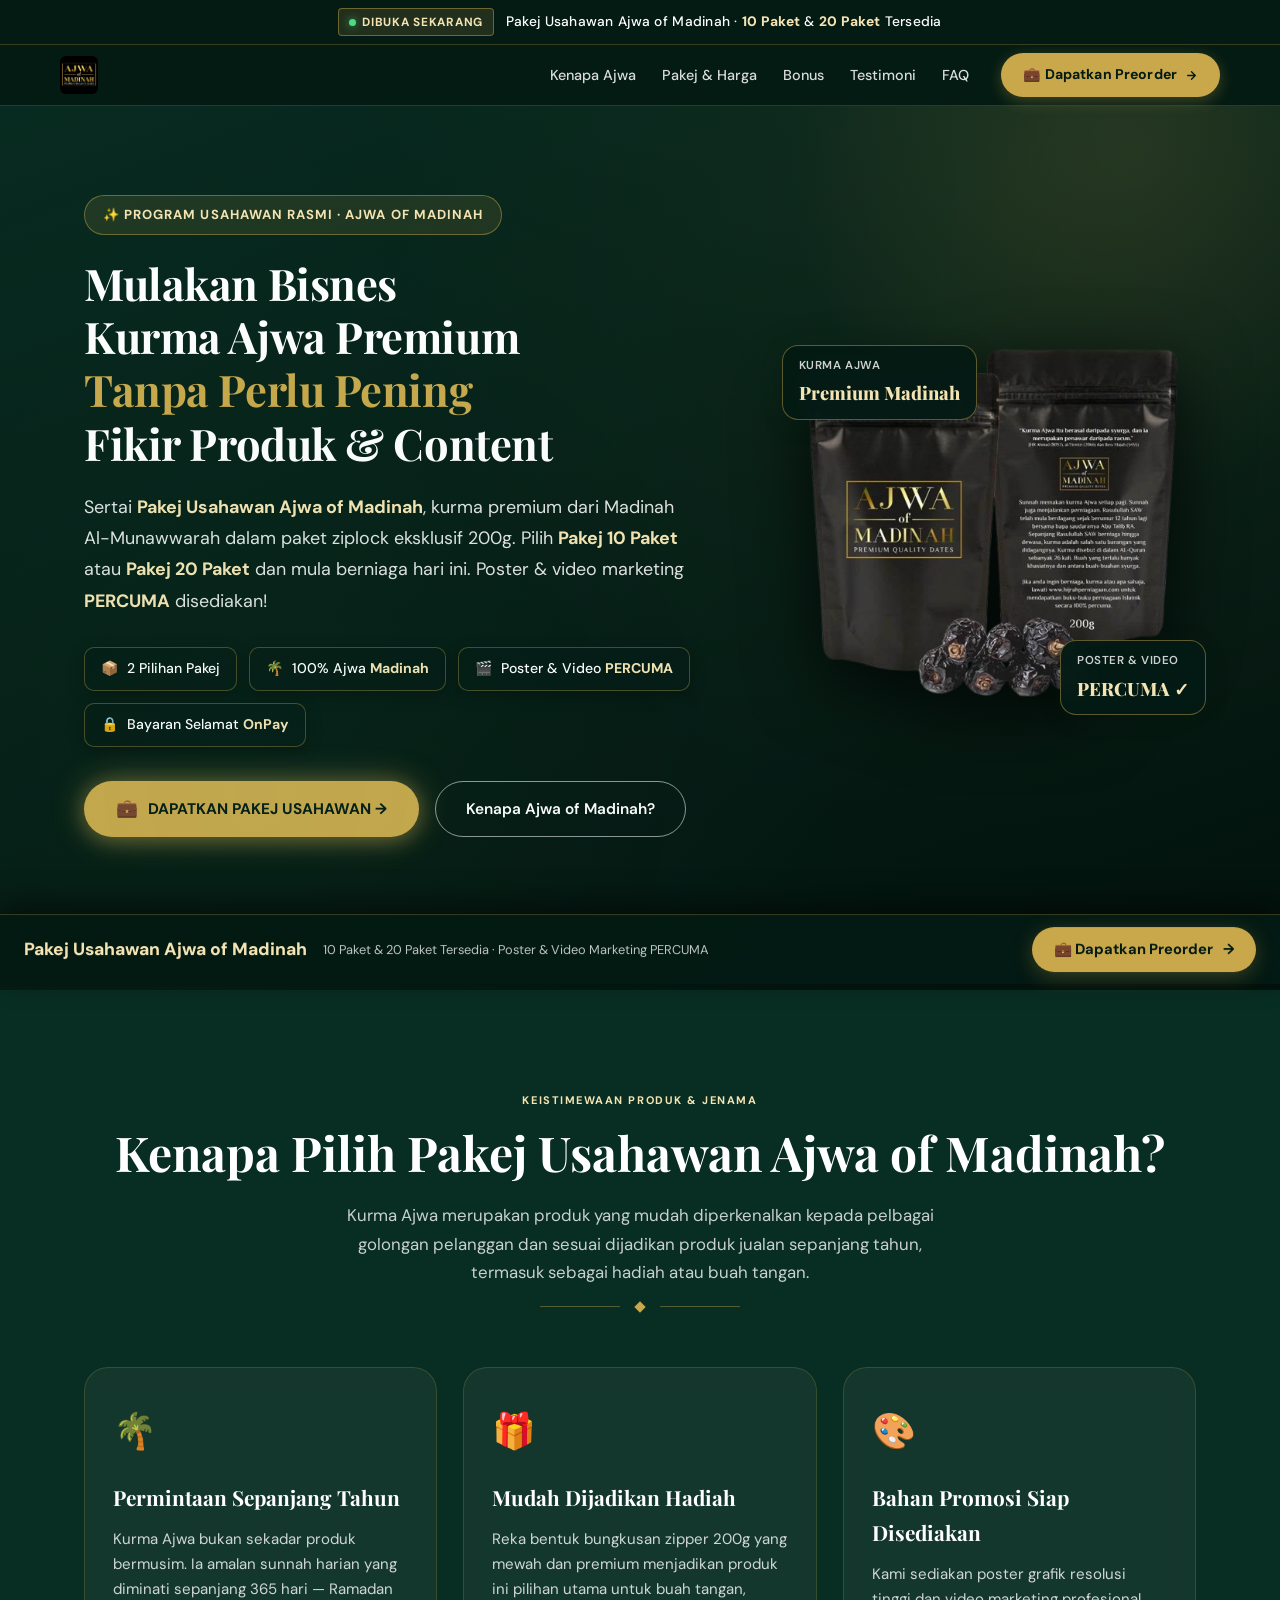
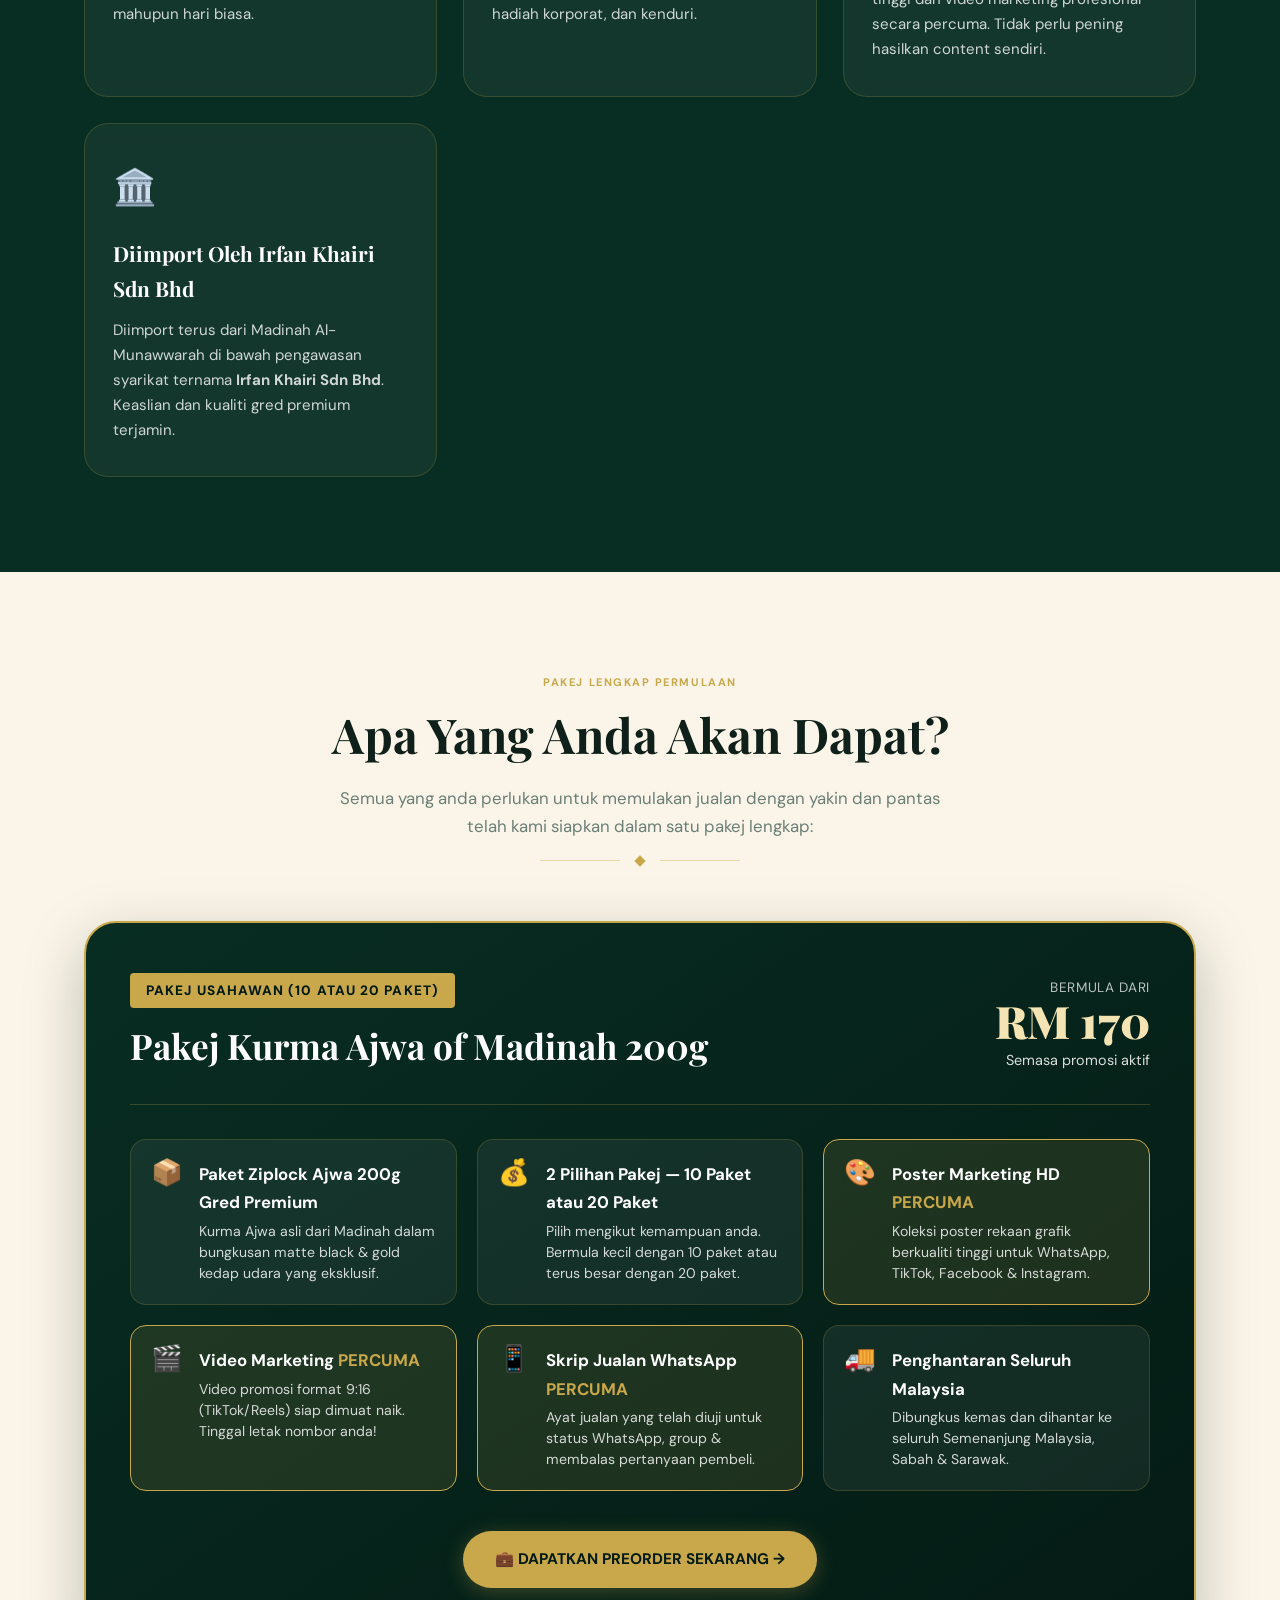
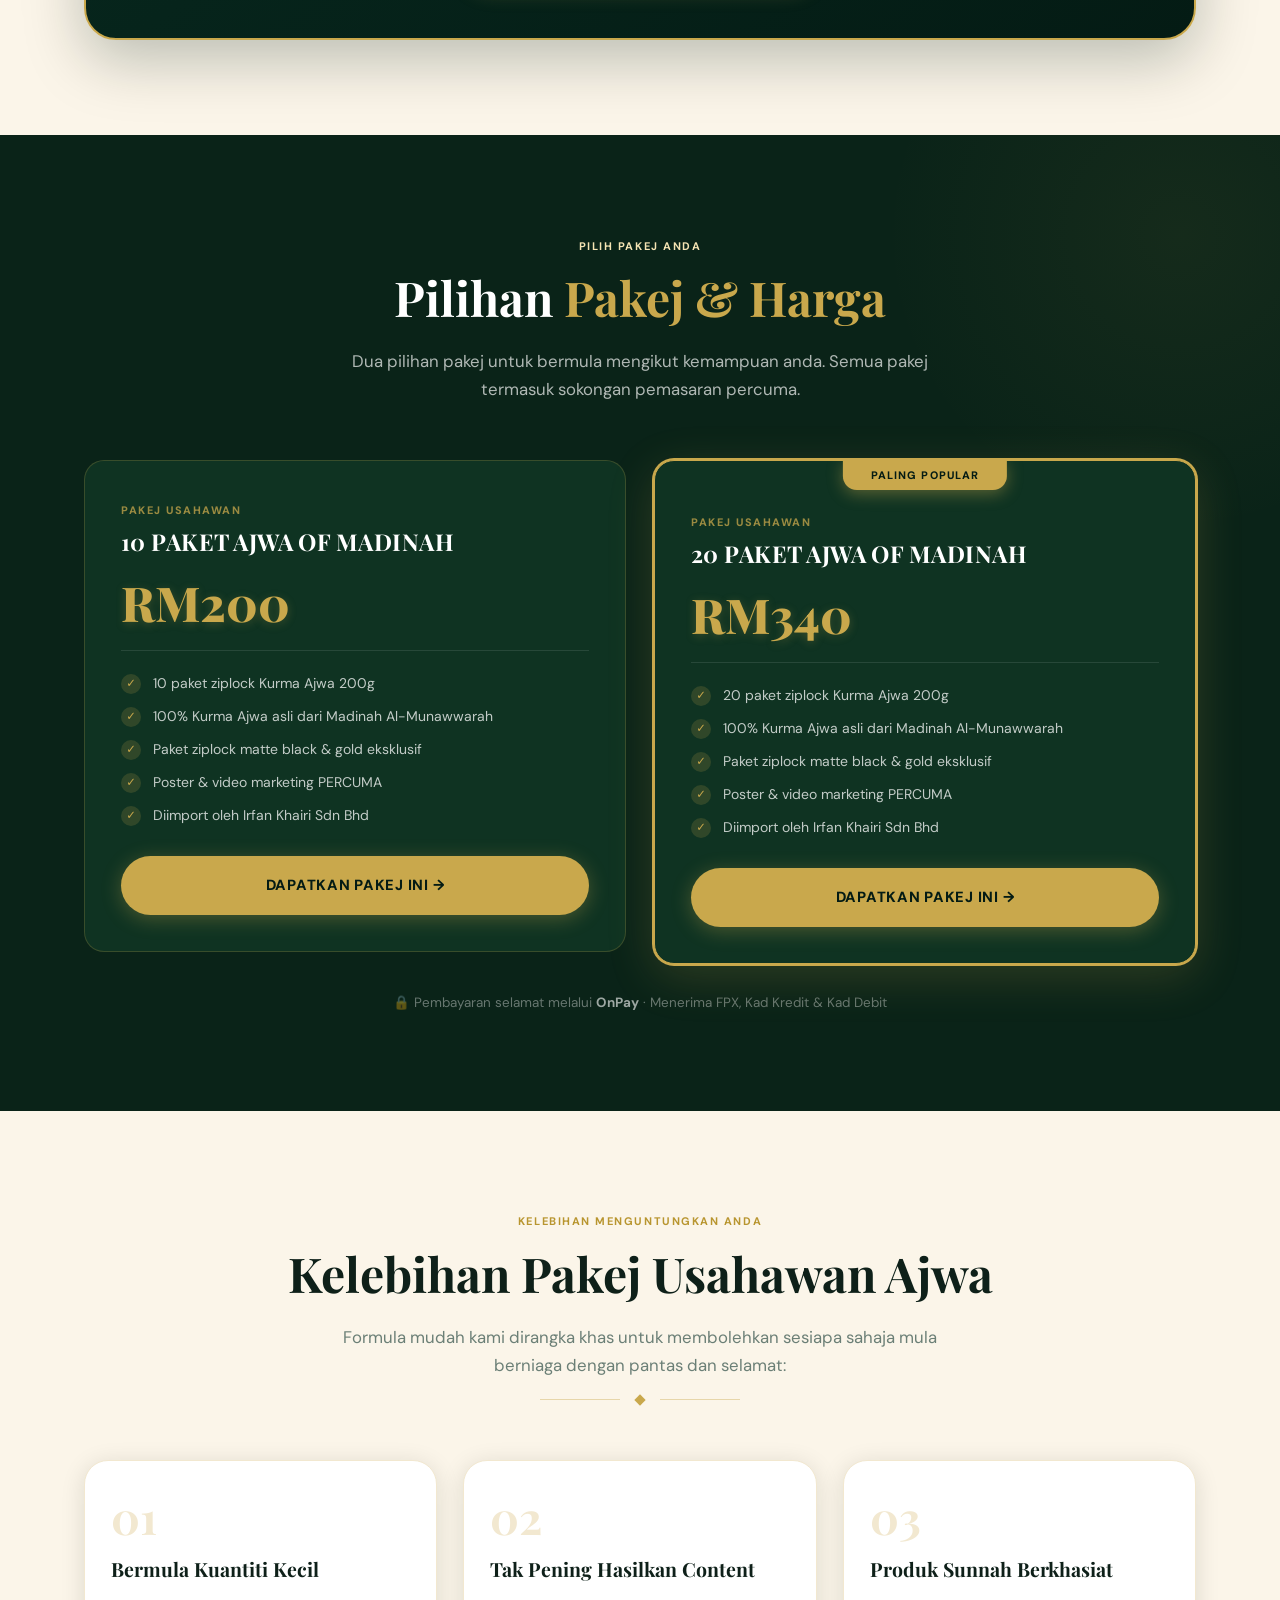
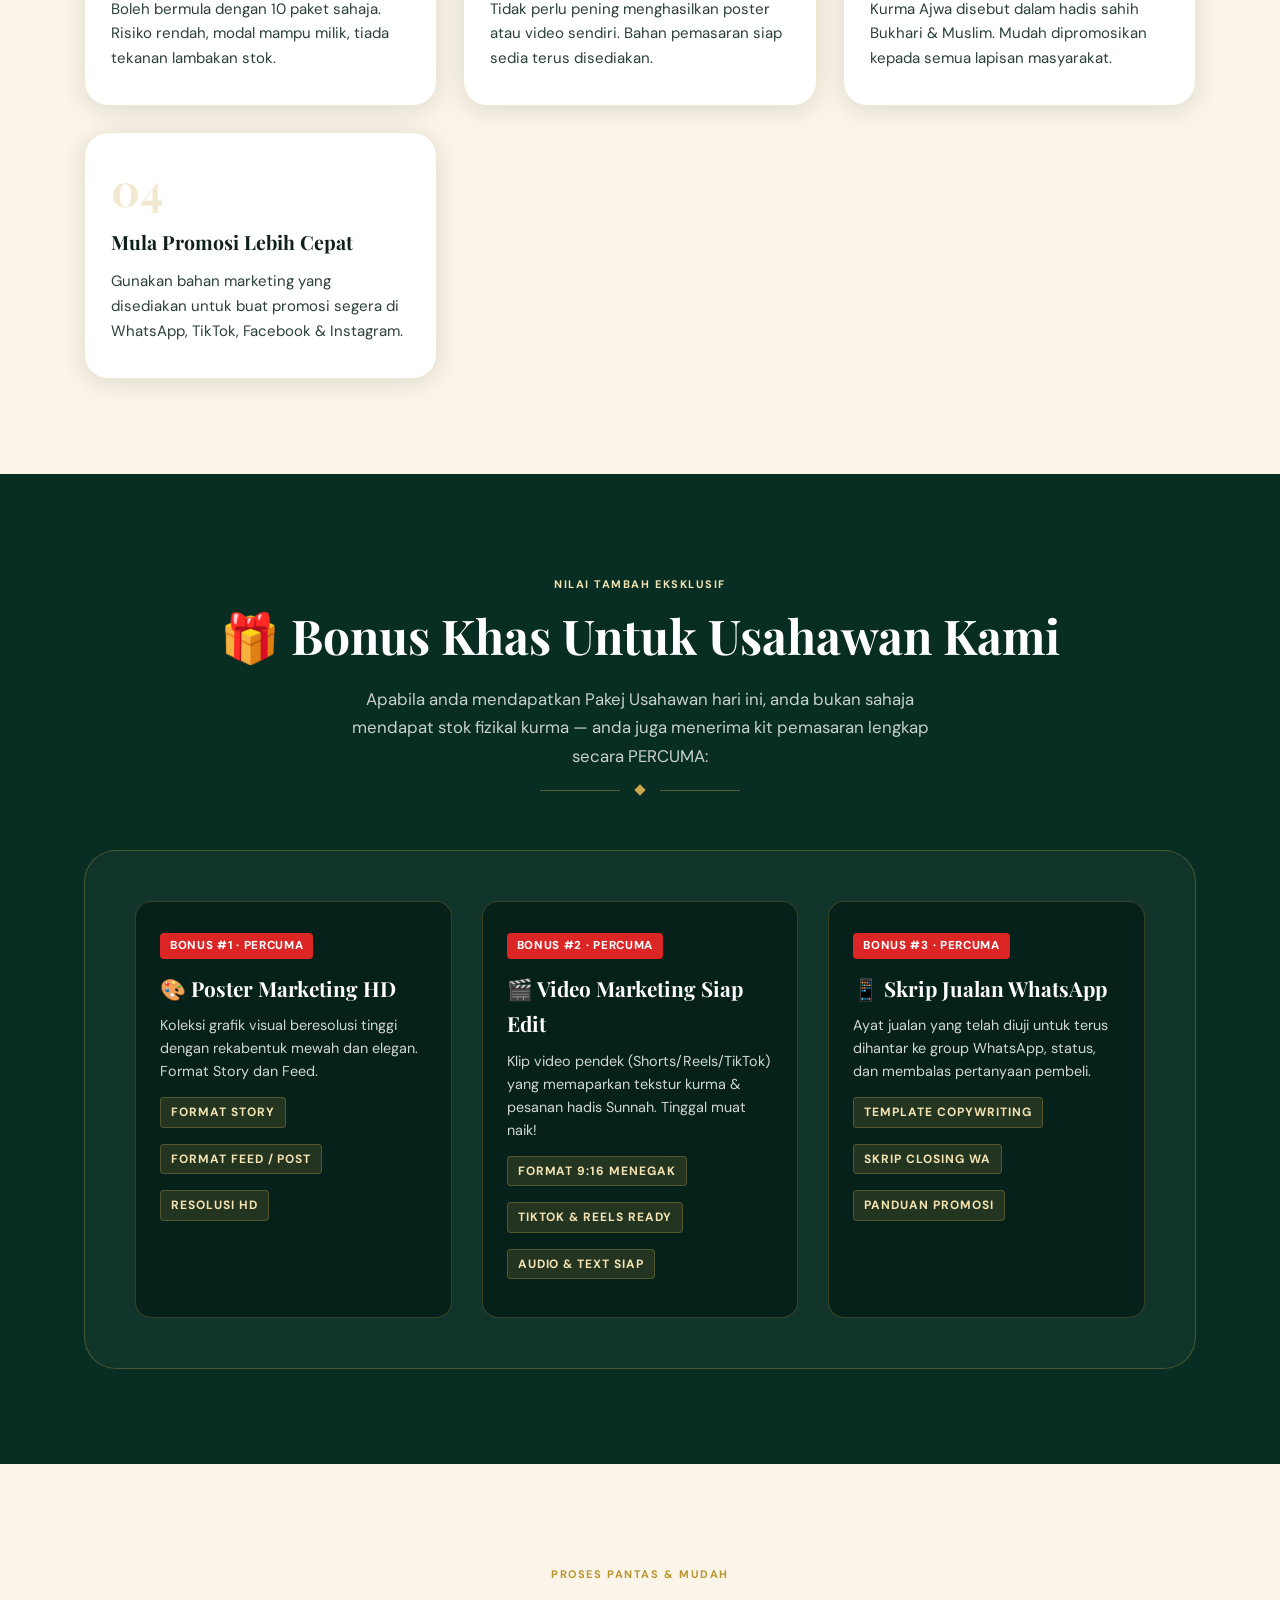
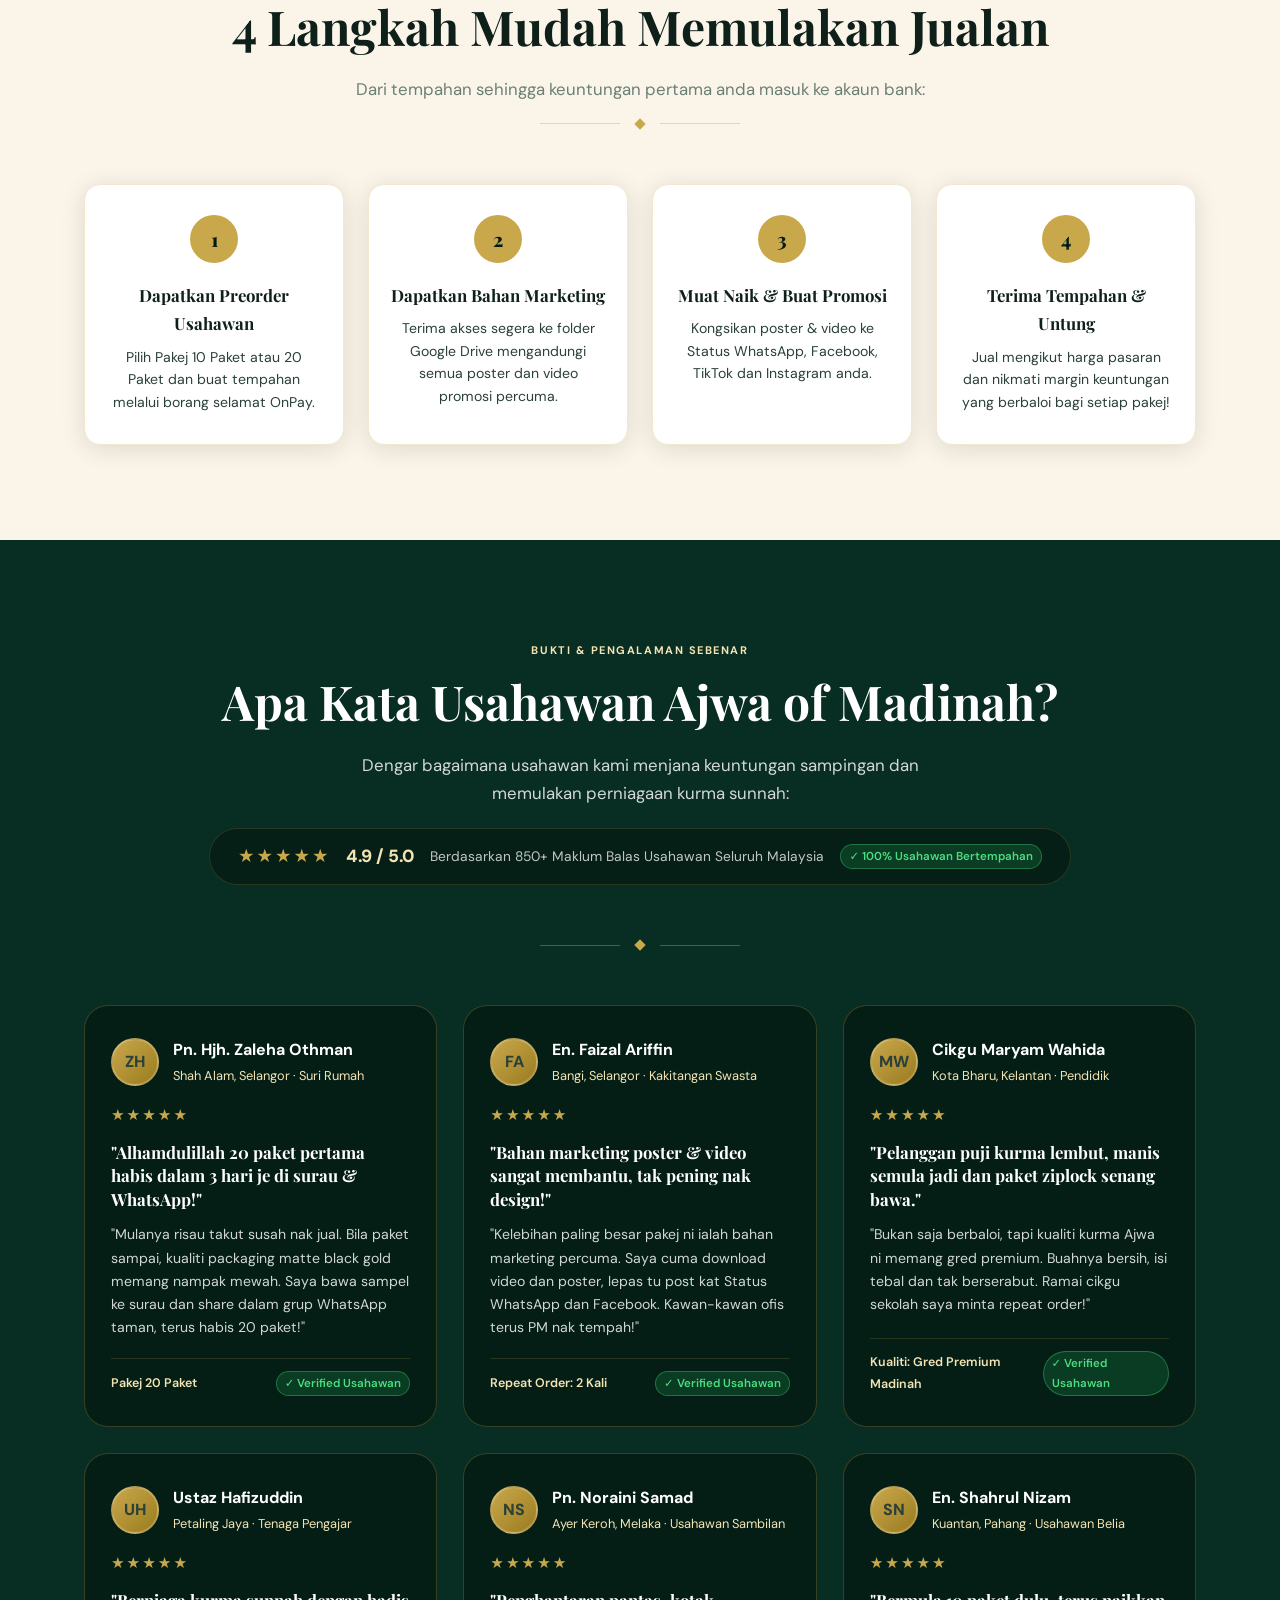
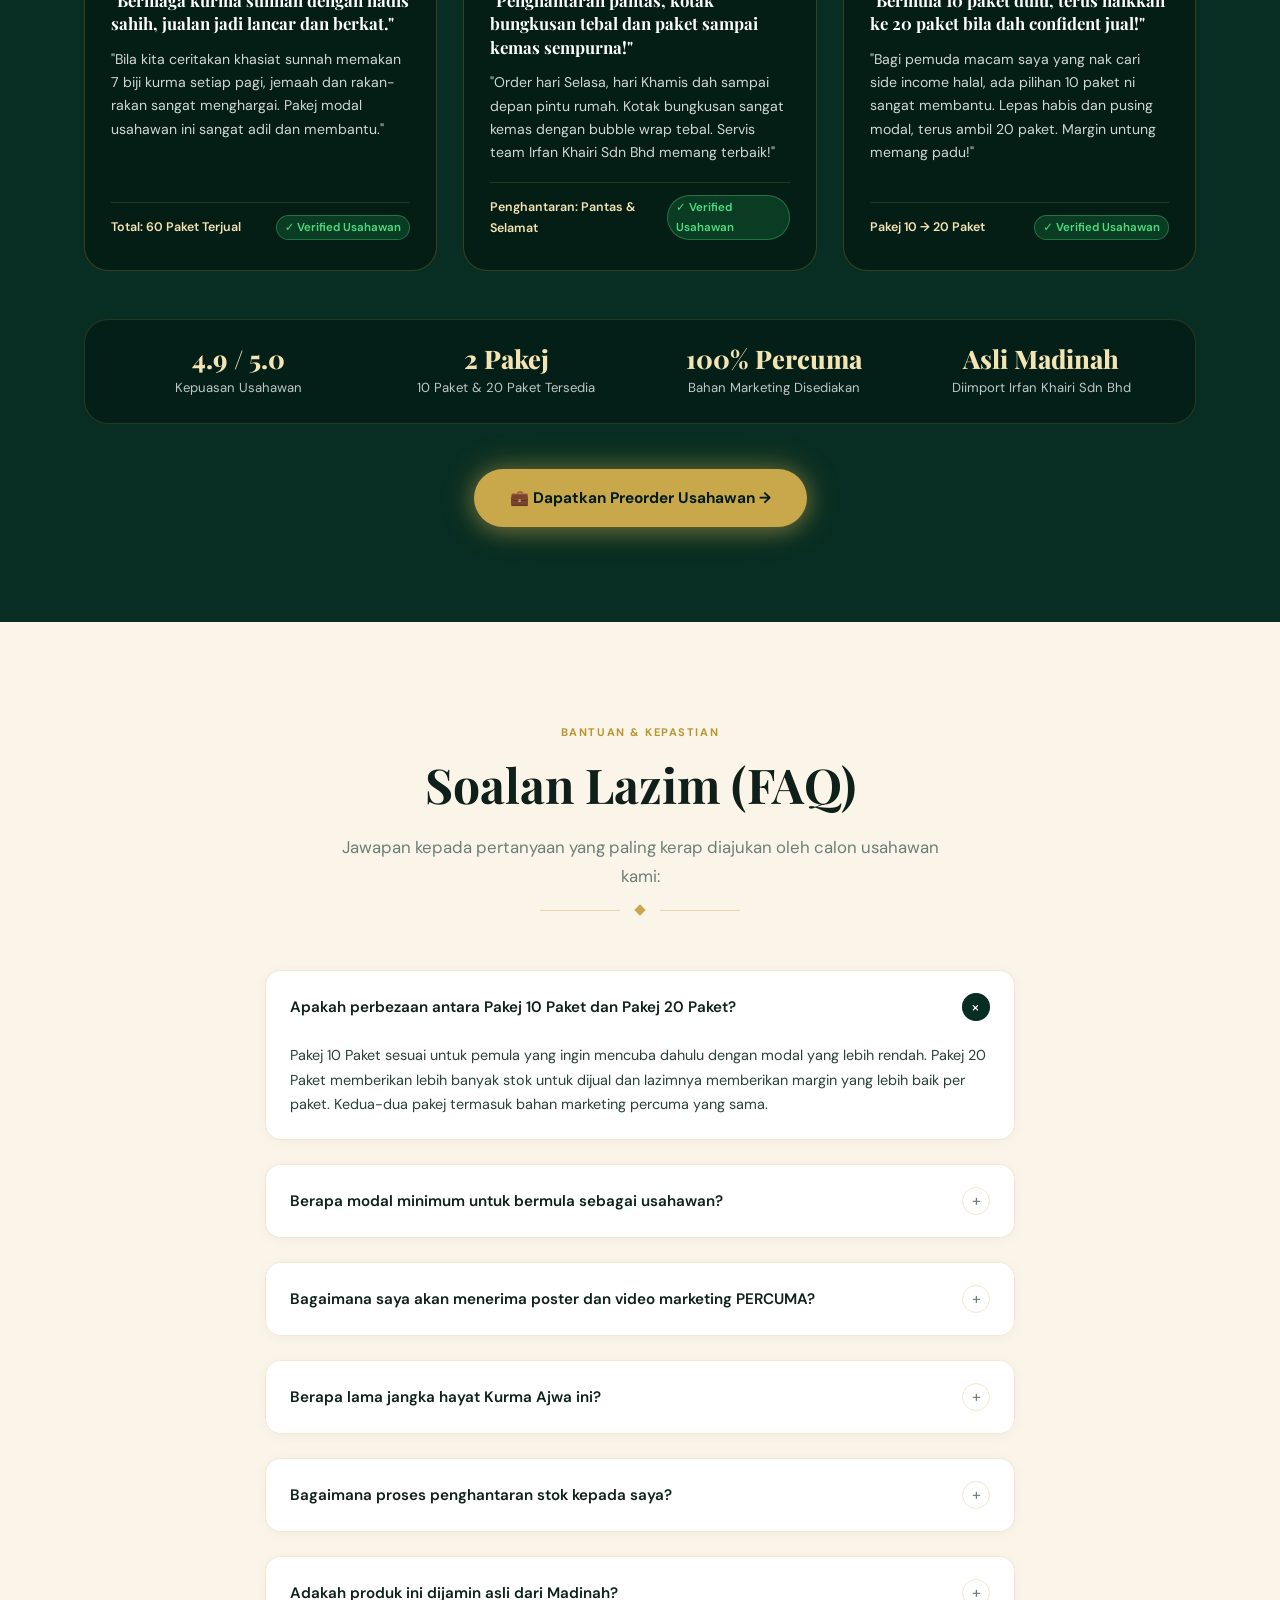
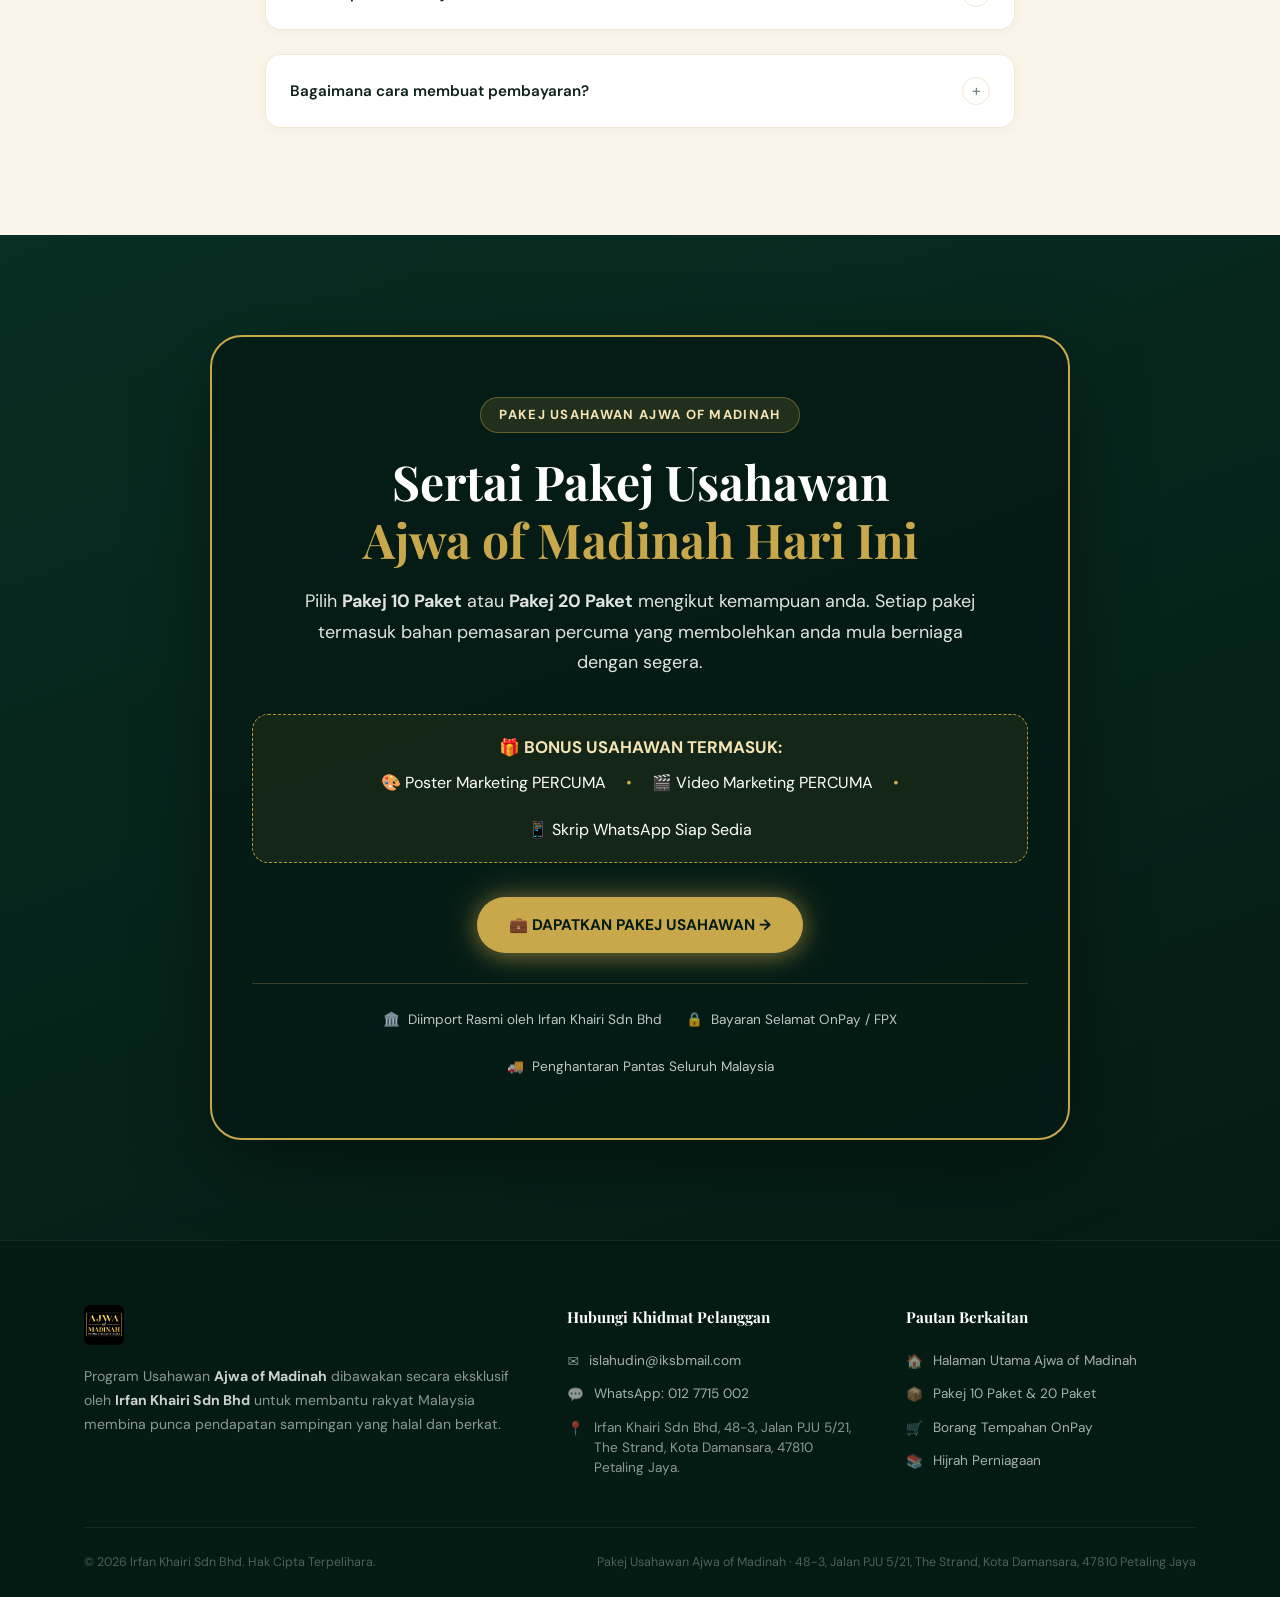
==== commit f7a482cb: "Kemas kini alamat emel kepada islahudin@iksbmail.com dan nombor WhatsApp kepada 012 7715 002" ====
--- a/index.html
+++ b/index.html
@@ -1371,12 +1371,12 @@
           <ul class="footer-list">
             <li>
               <span class="fl-icon">✉</span>
-              <a href="mailto:info@ajwaofmadinah.com">info@ajwaofmadinah.com</a>
+              <a href="mailto:islahudin@iksbmail.com">islahudin@iksbmail.com</a>
             </li>
             <li>
               <span class="fl-icon">💬</span>
-              <a href="https://wa.me/601116238805?text=Salam%2C%20pertanyaan%20mengenai%20Pakej%20Usahawan%20Ajwa%20of%20Madinah"
-                target="_blank" rel="noopener noreferrer">WhatsApp Rasmi Usahawan</a>
+              <a href="https://wa.me/60127715002?text=Salam%2C%20pertanyaan%20mengenai%20Pakej%20Usahawan%20Ajwa%20of%20Madinah"
+                target="_blank" rel="noopener noreferrer">WhatsApp: 012 7715 002</a>
             </li>
             <li>
               <span class="fl-icon">📍</span>
